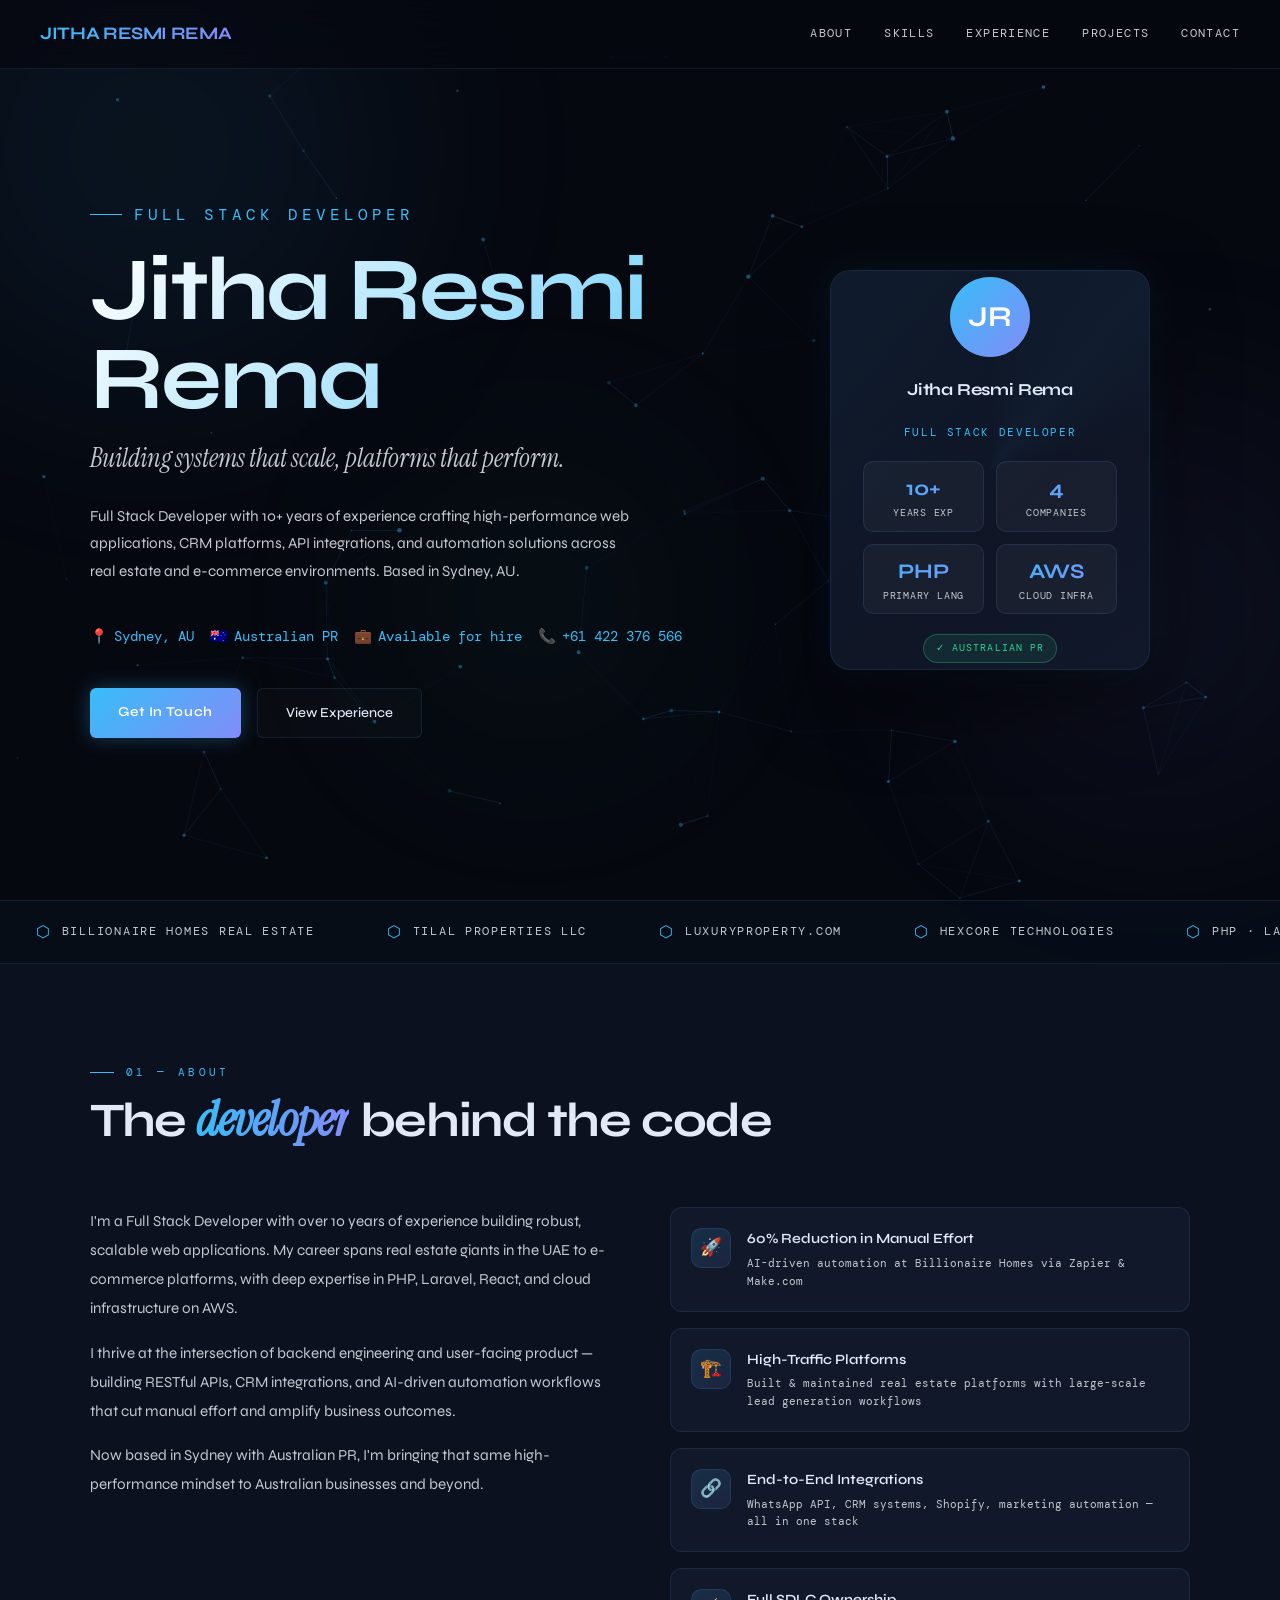
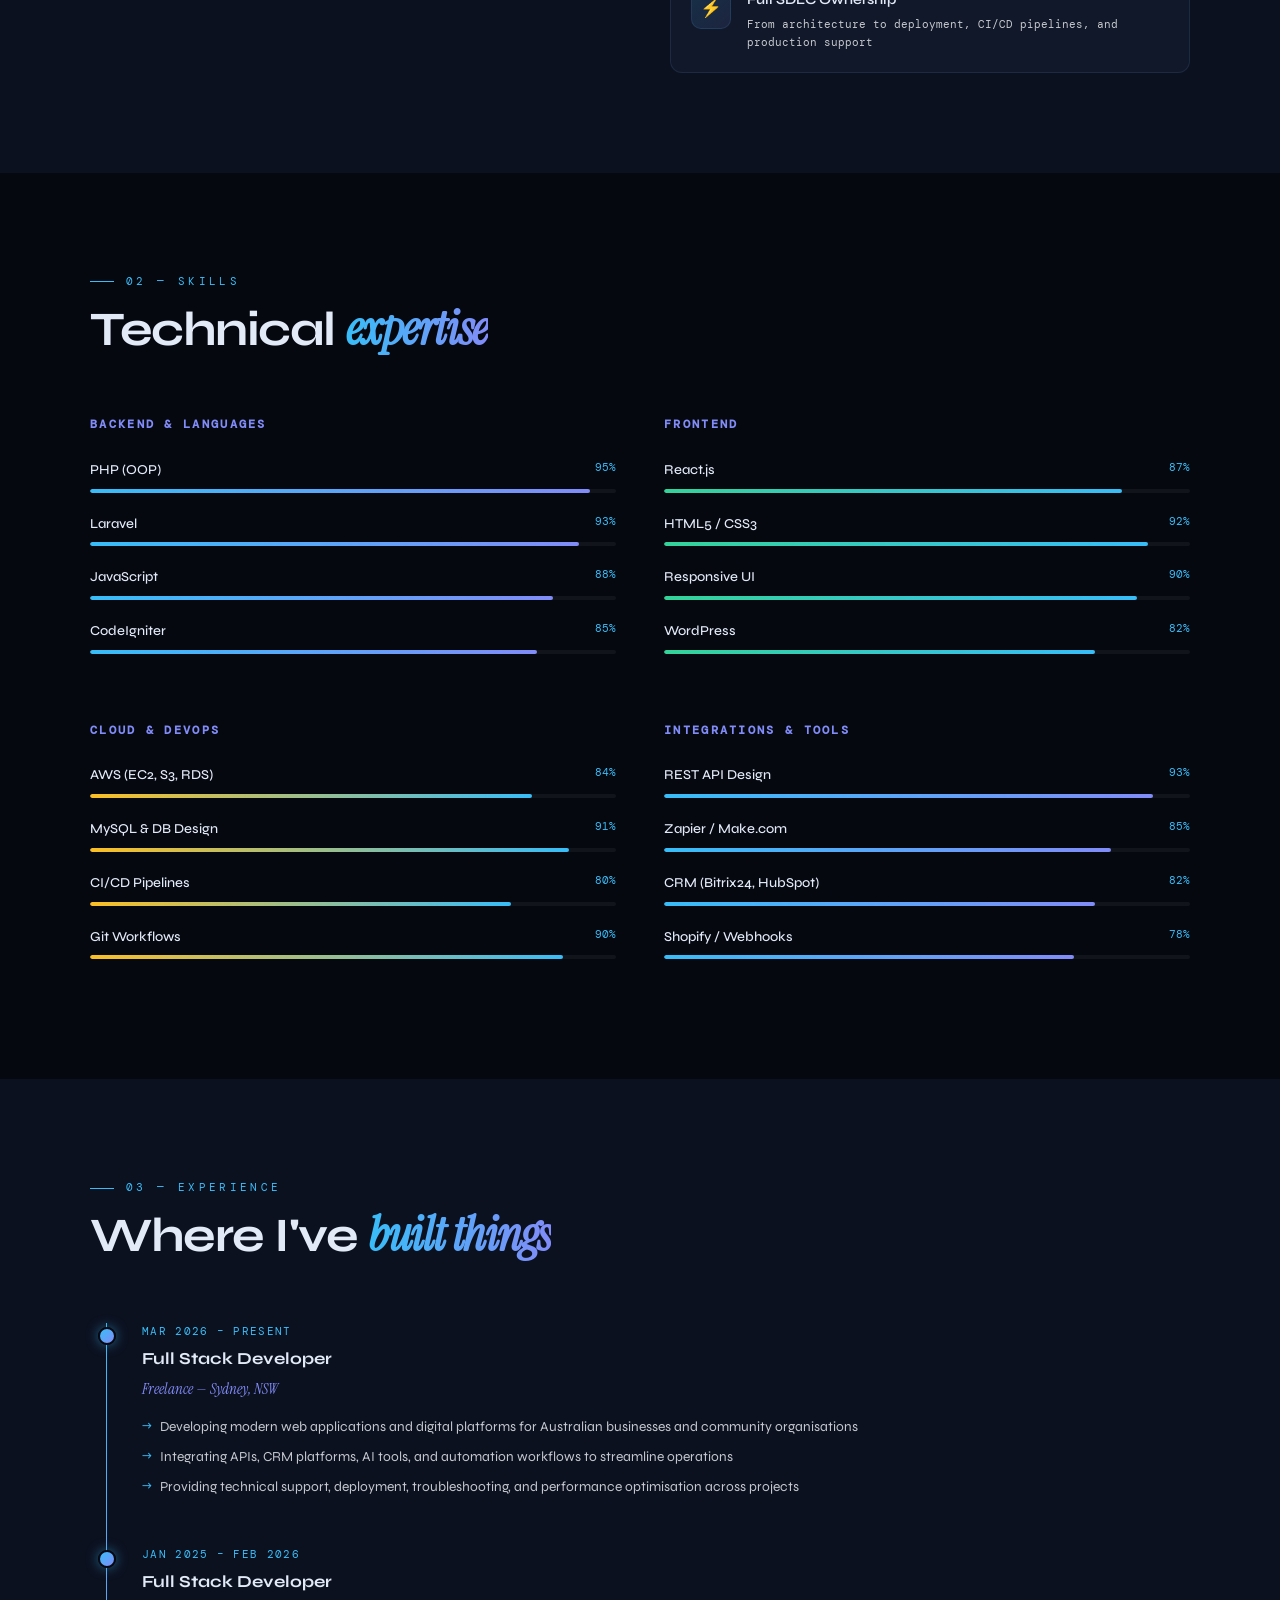
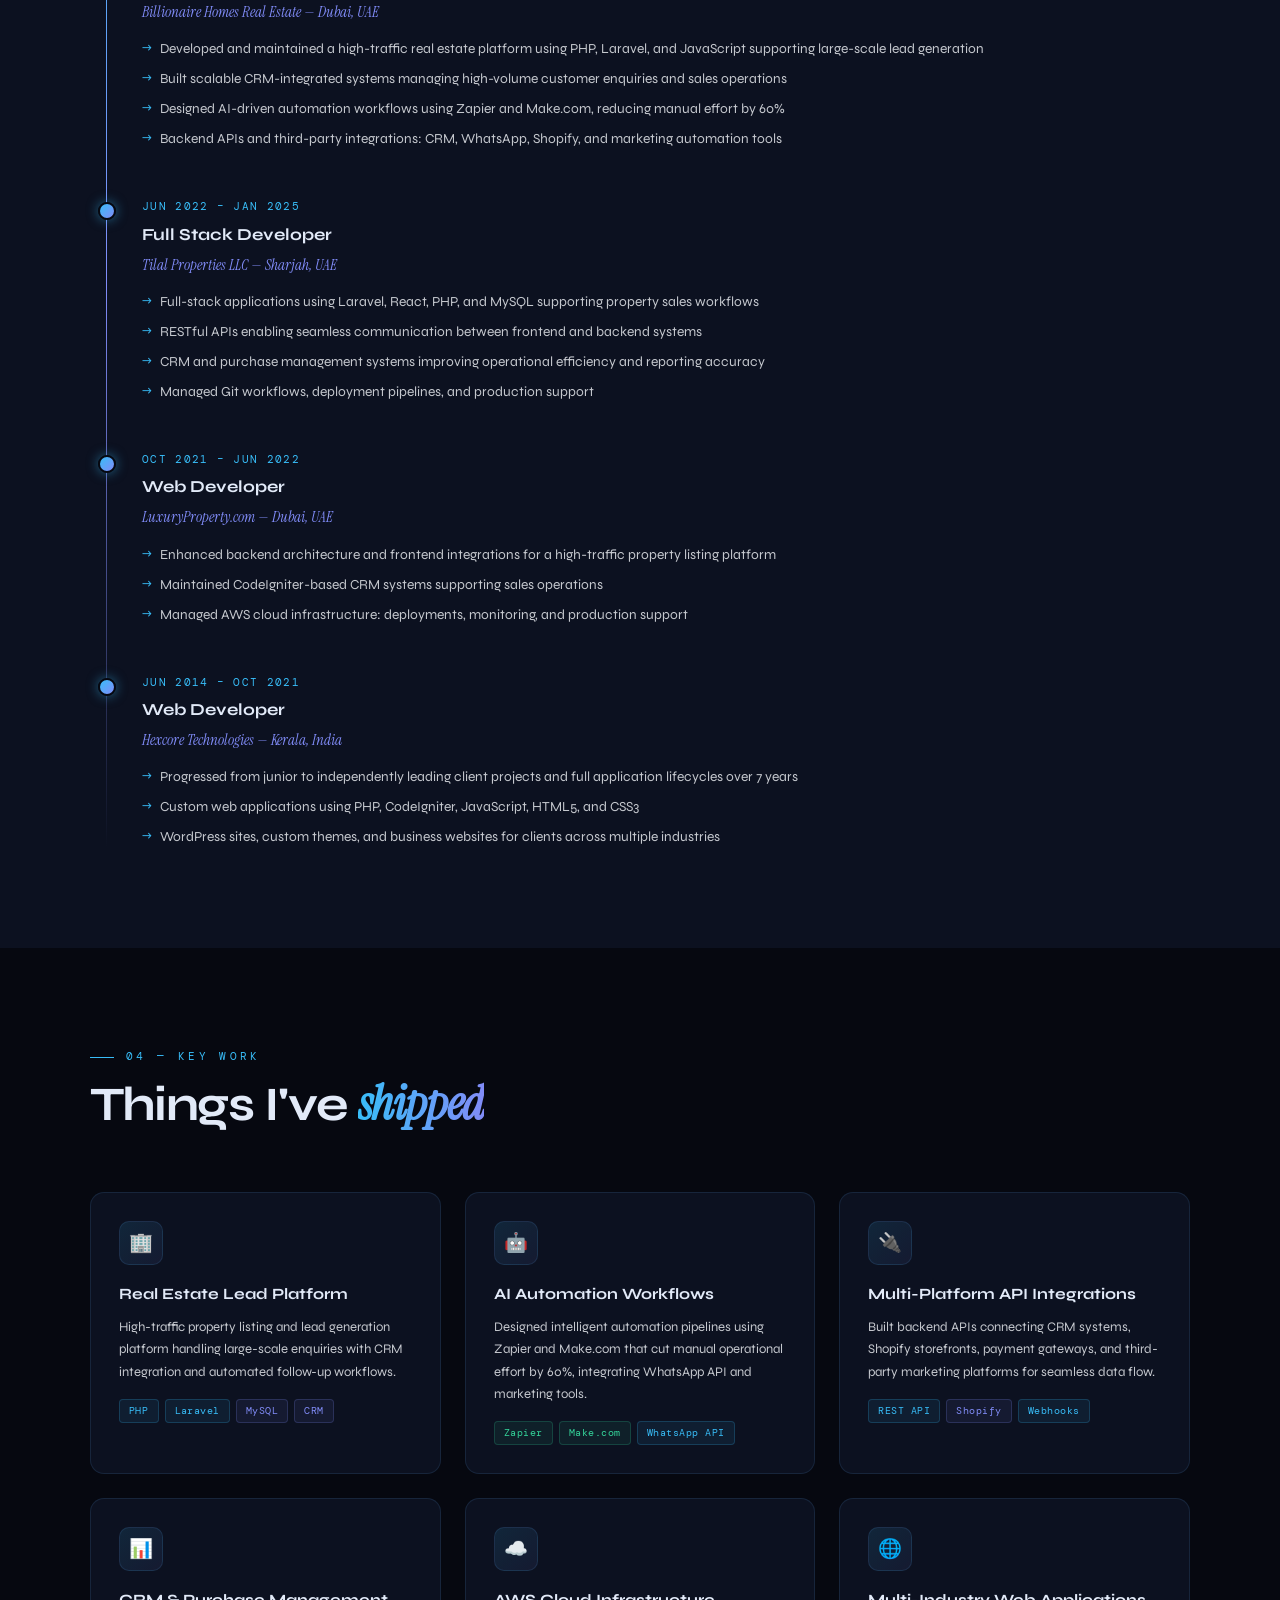
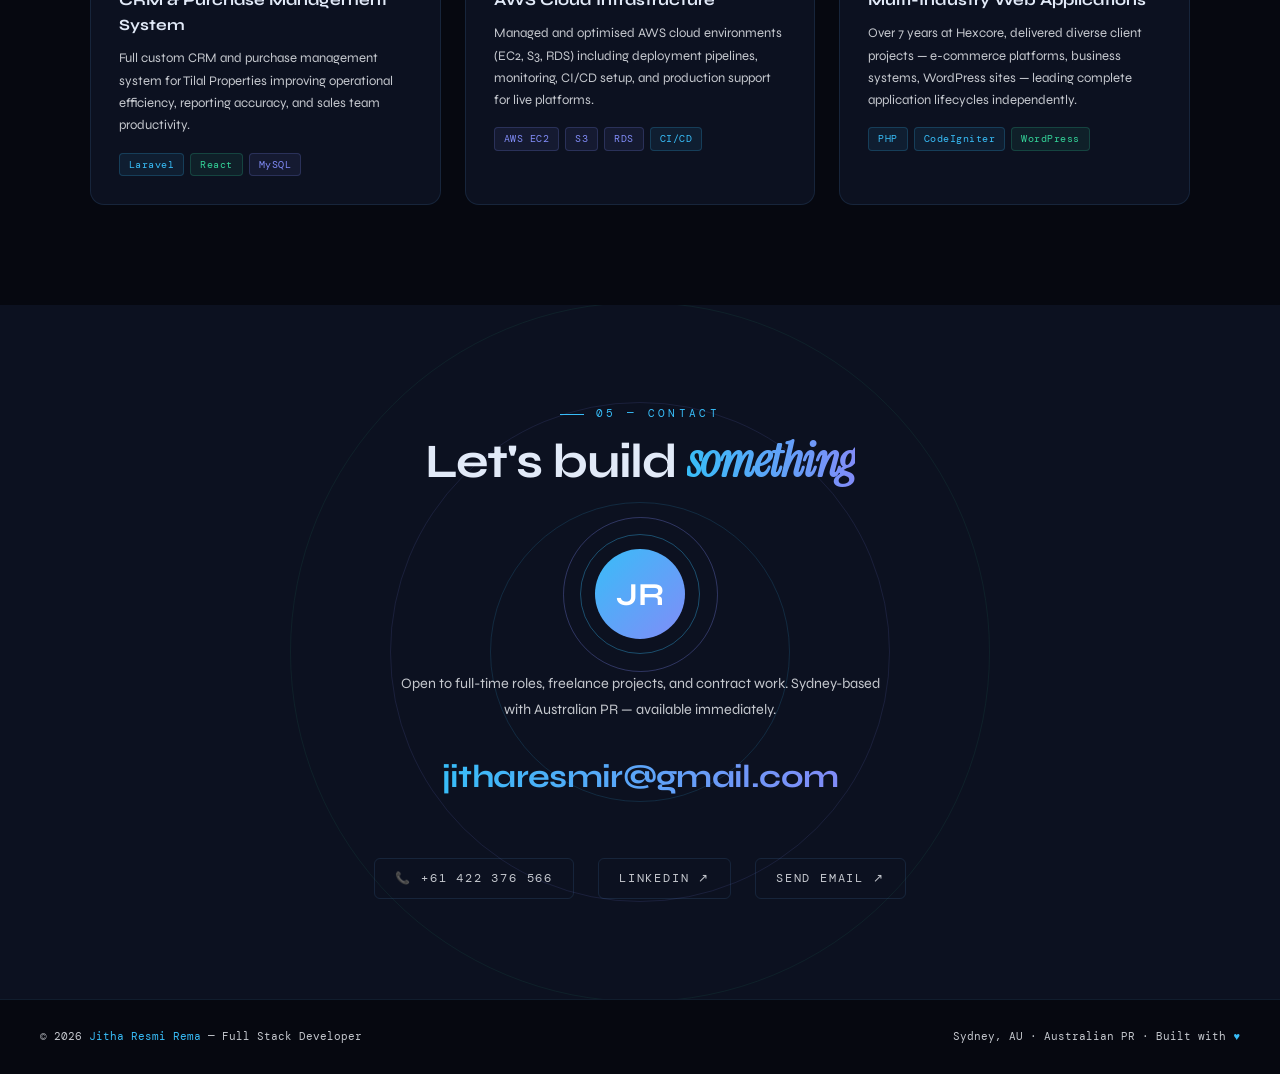
==== index.html @ 13ccf212 "Update index.html" ====
<!DOCTYPE html>
<html lang="en">
<head>
<meta charset="UTF-8">
<meta name="viewport" content="width=device-width, initial-scale=1.0">
<title>Jitha Resmi Rema — Full Stack Developer</title>
<link href="https://fonts.googleapis.com/css2?family=Syne:wght@400;500;600;700;800&family=DM+Mono:ital,wght@0,300;0,400;0,500;1,300&family=Instrument+Serif:ital@0;1&display=swap" rel="stylesheet">
<style>
  /* ===== RESET & BASE ===== */
  *, *::before, *::after { margin: 0; padding: 0; box-sizing: border-box; }
  
  :root {
    --bg: #060810;
    --surface: #0c1120;
    --surface2: #111829;
    --border: rgba(99,179,255,0.12);
    --accent: #38bdf8;
    --accent2: #818cf8;
    --accent3: #34d399;
    --gold: #fbbf24;
    --text: #e2eaf8;
    --text-muted: #c5c8ce;
    --glow: rgba(56,189,248,0.18);
    --glow2: rgba(129,140,248,0.15);
    --font-display: 'Syne', sans-serif;
    --font-mono: 'DM Mono', monospace;
    --font-serif: 'Instrument Serif', serif;
  }

  html { scroll-behavior: smooth; overflow-x: hidden; }

  body {
    background: var(--bg);
    color: var(--text);
    font-family: var(--font-display);
    cursor: none;
    overflow-x: hidden;
    line-height: 1.6;
  }

  /* ===== LOADING SCREEN ===== */
  #loader {
    position: fixed;
    inset: 0;
    background: var(--bg);
    z-index: 9999;
    display: flex;
    flex-direction: column;
    align-items: center;
    justify-content: center;
    gap: 24px;
    transition: opacity 0.8s ease, visibility 0.8s ease;
  }
  #loader.hidden { opacity: 0; visibility: hidden; pointer-events: none; }

  .loader-text {
    font-family: var(--font-mono);
    font-size: 0.75rem;
    color: var(--accent);
    letter-spacing: 0.3em;
    text-transform: uppercase;
    animation: loaderPulse 1.2s ease-in-out infinite;
  }
  .loader-bar-wrap {
    width: 220px;
    height: 2px;
    background: rgba(56,189,248,0.12);
    border-radius: 99px;
    overflow: hidden;
  }
  .loader-bar {
    height: 100%;
    background: linear-gradient(90deg, var(--accent), var(--accent2));
    border-radius: 99px;
    animation: loaderFill 1.8s ease forwards;
  }
  .loader-initials {
    font-family: var(--font-display);
    font-weight: 700;
    font-size: 3rem;
    background: linear-gradient(135deg, var(--accent), var(--accent2), var(--accent3));
    -webkit-background-clip: text;
    -webkit-text-fill-color: transparent;
    background-clip: text;
    letter-spacing: -0.02em;
  }
  @keyframes loaderFill { from { width: 0% } to { width: 100% } }
  @keyframes loaderPulse { 0%,100%{opacity:.4} 50%{opacity:1} }

  /* ===== CUSTOM CURSOR ===== */
  #cursor {
    width: 10px;
    height: 10px;
    background: var(--accent);
    border-radius: 50%;
    position: fixed;
    top: 0; left: 0;
    pointer-events: none;
    z-index: 9998;
    transition: transform 0.1s ease, background 0.2s ease;
    box-shadow: 0 0 12px var(--accent), 0 0 28px rgba(56,189,248,0.4);
    transform: translate(-50%, -50%);
  }
  #cursor-ring {
    width: 34px;
    height: 34px;
    border: 1.5px solid rgba(56,189,248,0.5);
    border-radius: 50%;
    position: fixed;
    top: 0; left: 0;
    pointer-events: none;
    z-index: 9997;
    transform: translate(-50%, -50%);
    transition: width 0.25s ease, height 0.25s ease, border-color 0.25s ease;
    animation: ringGlow 2s ease-in-out infinite;
  }
  body.cursor-hover #cursor { transform: translate(-50%,-50%) scale(2.2); background: var(--accent2); }
  body.cursor-hover #cursor-ring { width: 50px; height: 50px; border-color: var(--accent2); }
  @keyframes ringGlow { 0%,100%{box-shadow:0 0 0 0 rgba(56,189,248,0)} 50%{box-shadow:0 0 0 6px rgba(56,189,248,0.07)} }

  /* ===== PARTICLE CANVAS ===== */
  #particle-canvas {
    position: fixed;
    top: 0; left: 0;
    width: 100%; height: 100%;
    z-index: 0;
    pointer-events: none;
    opacity: 0.65;
  }

  /* ===== NAV ===== */
  nav {
    position: fixed;
    top: 0; left: 0; right: 0;
    z-index: 100;
    padding: 20px 40px;
    display: flex;
    align-items: center;
    justify-content: space-between;
    background: rgba(6,8,16,0.7);
    backdrop-filter: blur(20px);
    -webkit-backdrop-filter: blur(20px);
    border-bottom: 1px solid var(--border);
  }
  .nav-logo {
    font-weight: 700;
    font-size: 1.1rem;
    letter-spacing: -0.02em;
    background: linear-gradient(90deg, var(--accent), var(--accent2));
    -webkit-background-clip: text;
    -webkit-text-fill-color: transparent;
    background-clip: text;
  }
  .nav-links { display: flex; gap: 32px; }
  .nav-links a {
    font-family: var(--font-mono);
    font-size: 0.72rem;
    letter-spacing: 0.12em;
    text-transform: uppercase;
    color: var(--text-muted);
    text-decoration: none;
    transition: color 0.2s;
    position: relative;
  }
  .nav-links a::after {
    content: '';
    position: absolute;
    bottom: -4px; left: 0; right: 0;
    height: 1px;
    background: var(--accent);
    transform: scaleX(0);
    transition: transform 0.25s ease;
    transform-origin: left;
  }
  .nav-links a:hover { color: var(--accent); }
  .nav-links a:hover::after { transform: scaleX(1); }

  /* ===== SECTIONS WRAPPER ===== */
  .content { position: relative; z-index: 1; }

  /* ===== HERO ===== */
  #hero {
    min-height: 100vh;
    display: flex;
    align-items: center;
    justify-content: center;
    padding: 120px 40px 80px;
    position: relative;
    overflow: hidden;
  }
  .hero-inner {
    max-width: 1100px;
    width: 100%;
    display: grid;
    grid-template-columns: 1fr 360px;
    gap: 60px;
    align-items: center;
  }
  .hero-tag {
    font-family: var(--font-mono);
    font-size: 1rem;
    letter-spacing: 0.25em;
    text-transform: uppercase;
    color: var(--accent);
    margin-bottom: 18px;
    display: flex;
    align-items: center;
    gap: 12px;
    opacity: 0;
    animation: fadeUp 0.7s 2s forwards;
  }
  .hero-tag::before {
    content: '';
    display: inline-block;
    width: 32px;
    height: 1px;
    background: var(--accent);
  }
  .hero-name {
    font-size: clamp(3.2rem, 7vw, 5.8rem);
    font-weight: 700;
    line-height: 1.0;
    letter-spacing: -0.03em;
    background: linear-gradient(135deg, #ffffff 0%, var(--accent) 40%, var(--accent2) 70%, var(--accent3) 100%);
    background-size: 300% 300%;
    -webkit-background-clip: text;
    -webkit-text-fill-color: transparent;
    background-clip: text;
    animation: shimmerName 4s ease infinite, fadeUp 0.8s 2.2s both;
    margin-bottom: 12px;
  }
  @keyframes shimmerName {
    0% { background-position: 0% 50% }
    50% { background-position: 100% 50% }
    100% { background-position: 0% 50% }
  }
  .hero-title {
    font-family: var(--font-serif);
    font-style: italic;
    font-size: clamp(1.2rem, 2.5vw, 1.65rem);
    color: var(--text-muted);
    margin-bottom: 24px;
    opacity: 0;
    animation: fadeUp 0.7s 2.4s forwards;
  }
  .hero-summary {
    font-size: 0.95rem;
    color: var(--text-muted);
    line-height: 1.8;
    max-width: 540px;
    margin-bottom: 40px;
    opacity: 0;
    animation: fadeUp 0.7s 2.6s forwards;
  }
  .hero-meta {
    display: flex;
    flex-wrap: wrap;
    gap: 16px;
    margin-bottom: 40px;
    opacity: 0;
    animation: fadeUp 0.7s 2.8s forwards;
  }
  .hero-meta-item {
    font-family: var(--font-mono);
    font-size: 0.9rem;
    color: var(--text-muted);
    display: flex;
    align-items: center;
    gap: 6px;
  }
  .hero-meta-item span { color: var(--accent); }
  .hero-btns {
    display: flex;
    gap: 16px;
    flex-wrap: wrap;
    opacity: 0;
    animation: fadeUp 0.7s 3s forwards;
  }
  .btn-primary {
    padding: 13px 28px;
    background: linear-gradient(135deg, var(--accent), var(--accent2));
    color: #fff;
    font-family: var(--font-display);
    font-weight: 600;
    font-size: 0.85rem;
    letter-spacing: 0.05em;
    text-decoration: none;
    border-radius: 6px;
    transition: box-shadow 0.25s, transform 0.2s;
    box-shadow: 0 0 20px rgba(56,189,248,0.3);
  }
  .btn-primary:hover { transform: translateY(-2px); box-shadow: 0 0 36px rgba(56,189,248,0.5); }
  .btn-secondary {
    padding: 13px 28px;
    border: 1px solid var(--border);
    color: var(--text);
    font-family: var(--font-display);
    font-weight: 500;
    font-size: 0.85rem;
    text-decoration: none;
    border-radius: 6px;
    transition: border-color 0.2s, background 0.2s;
    background: rgba(255,255,255,0.02);
  }
  .btn-secondary:hover { border-color: var(--accent); background: var(--glow); }

  /* ===== 3D FLOATING CARD ===== */
  .card-3d-wrap {
    perspective: 800px;
    opacity: 0;
    animation: fadeIn 1s 3.2s forwards;
  }
  .card-3d {
    width: 320px;
    height: 400px;
    background: linear-gradient(145deg, var(--surface), var(--surface2));
    border: 1px solid var(--border);
    border-radius: 20px;
    position: relative;
    transform-style: preserve-3d;
    animation: float3d 6s ease-in-out infinite, rotateCard 12s linear infinite;
    display: flex;
    flex-direction: column;
    align-items: center;
    justify-content: center;
    gap: 20px;
    padding: 32px;
    box-shadow: 0 30px 80px rgba(0,0,0,0.5), 0 0 40px rgba(56,189,248,0.08);
    overflow: hidden;
  }
  .card-3d::before {
    content: '';
    position: absolute;
    inset: 0;
    background: linear-gradient(135deg, rgba(56,189,248,0.06) 0%, transparent 60%);
    border-radius: inherit;
  }
  .card-3d::after {
    content: '';
    position: absolute;
    top: -50%; left: -50%;
    width: 200%; height: 200%;
    background: conic-gradient(from 0deg, transparent 0deg, rgba(56,189,248,0.04) 40deg, transparent 80deg);
    animation: cardSpin 8s linear infinite;
  }
  @keyframes float3d {
    0%,100% { transform: rotateY(-8deg) rotateX(4deg) translateY(0px); }
    33% { transform: rotateY(6deg) rotateX(-3deg) translateY(-12px); }
    66% { transform: rotateY(-4deg) rotateX(6deg) translateY(8px); }
  }
  @keyframes rotateCard {
    0% { transform: rotateY(-8deg) rotateX(4deg); }
    25% { transform: rotateY(8deg) rotateX(-4deg); }
    50% { transform: rotateY(-6deg) rotateX(6deg); }
    75% { transform: rotateY(10deg) rotateX(-2deg); }
    100% { transform: rotateY(-8deg) rotateX(4deg); }
  }
  @keyframes cardSpin { from { transform: rotate(0deg) } to { transform: rotate(360deg) } }

  .card-avatar {
    width: 80px;
    height: 80px;
    border-radius: 50%;
    background: linear-gradient(135deg, var(--accent), var(--accent2));
    display: flex;
    align-items: center;
    justify-content: center;
    font-size: 1.8rem;
    font-weight: 700;
    color: #fff;
    position: relative;
    z-index: 2;
    animation: avatarPulse 2.5s ease-in-out infinite;
    box-shadow: 0 0 0 0 rgba(56,189,248,0.4);
  }
  @keyframes avatarPulse {
    0% { box-shadow: 0 0 0 0 rgba(56,189,248,0.5); }
    50% { box-shadow: 0 0 0 14px rgba(56,189,248,0), 0 0 0 6px rgba(56,189,248,0.15); }
    100% { box-shadow: 0 0 0 0 rgba(56,189,248,0); }
  }
  /* Ripple rings around avatar */
  .avatar-rings {
    position: absolute;
    width: 80px;
    height: 80px;
    border-radius: 50%;
  }
  .avatar-rings::before,
  .avatar-rings::after {
    content: '';
    position: absolute;
    inset: 0;
    border-radius: 50%;
    border: 1.5px solid rgba(56,189,248,0.35);
    animation: rippleRing 2.5s ease-out infinite;
  }
  .avatar-rings::after { animation-delay: 0.9s; border-color: rgba(129,140,248,0.3); }
  .ring3 {
    position: absolute;
    inset: 0;
    border-radius: 50%;
    border: 1px solid rgba(52,211,153,0.25);
    animation: rippleRing 2.5s ease-out 1.8s infinite;
  }
  @keyframes rippleRing {
    0% { transform: scale(1); opacity: 0.7; }
    100% { transform: scale(2.4); opacity: 0; }
  }

  .card-name {
    font-weight: 700;
    font-size: 1.05rem;
    letter-spacing: -0.01em;
    color: var(--text);
    text-align: center;
    position: relative;
    z-index: 2;
  }
  .card-role {
    font-family: var(--font-mono);
    font-size: 0.68rem;
    color: var(--accent);
    letter-spacing: 0.15em;
    text-transform: uppercase;
    text-align: center;
    position: relative;
    z-index: 2;
  }
  .card-stats {
    display: grid;
    grid-template-columns: 1fr 1fr;
    gap: 12px;
    width: 100%;
    position: relative;
    z-index: 2;
  }
  .card-stat {
    background: rgba(255,255,255,0.04);
    border: 1px solid var(--border);
    border-radius: 10px;
    padding: 10px;
    text-align: center;
  }
  .card-stat-num {
    font-size: 1.3rem;
    font-weight: 700;
    background: linear-gradient(135deg, var(--accent), var(--accent2));
    -webkit-background-clip: text;
    -webkit-text-fill-color: transparent;
    background-clip: text;
  }
  .card-stat-label {
    font-family: var(--font-mono);
    font-size: 0.6rem;
    color: var(--text-muted);
    letter-spacing: 0.08em;
    text-transform: uppercase;
  }
  .card-pr-badge {
    font-family: var(--font-mono);
    font-size: 0.65rem;
    padding: 5px 12px;
    background: rgba(52,211,153,0.1);
    border: 1px solid rgba(52,211,153,0.3);
    border-radius: 99px;
    color: var(--accent3);
    letter-spacing: 0.1em;
    text-transform: uppercase;
    position: relative;
    z-index: 2;
  }

  /* ===== MARQUEE ===== */
  .marquee-wrap {
    background: rgba(56,189,248,0.03);
    border-top: 1px solid var(--border);
    border-bottom: 1px solid var(--border);
    padding: 18px 0;
    overflow: hidden;
    position: relative;
    z-index: 2;
  }
  .marquee-track {
    display: flex;
    gap: 0;
    animation: marquee 28s linear infinite;
    width: max-content;
  }
  .marquee-item {
    display: flex;
    align-items: center;
    gap: 10px;
    padding: 0 36px;
    font-family: var(--font-mono);
    font-size: 0.72rem;
    letter-spacing: 0.15em;
    text-transform: uppercase;
    color: var(--text-muted);
    white-space: nowrap;
    flex-shrink: 0;
  }
  .marquee-item span { color: var(--accent); font-size: 1rem; }
  @keyframes marquee { from { transform: translateX(0) } to { transform: translateX(-50%) } }

  /* ===== SECTION LAYOUT ===== */
  section { padding: 100px 40px; }
  .section-inner { max-width: 1100px; margin: 0 auto; }
  .section-label {
    font-family: var(--font-mono);
    font-size: 0.7rem;
    letter-spacing: 0.3em;
    text-transform: uppercase;
    color: var(--accent);
    margin-bottom: 12px;
    display: flex;
    align-items: center;
    gap: 12px;
  }
  .section-label::before {
    content: '';
    display: inline-block;
    width: 24px;
    height: 1px;
    background: var(--accent);
  }
  .section-title {
    font-size: clamp(2rem, 4vw, 3rem);
    font-weight: 700;
    letter-spacing: -0.03em;
    line-height: 1.1;
    margin-bottom: 60px;
  }
  .section-title em {
    font-family: var(--font-serif);
    font-style: italic;
    background: linear-gradient(90deg, var(--accent), var(--accent2));
    -webkit-background-clip: text;
    -webkit-text-fill-color: transparent;
    background-clip: text;
  }

  /* ===== SCROLL REVEAL ===== */
  .reveal { opacity: 0; transition: opacity 0.7s ease, transform 0.7s cubic-bezier(0.25,0.8,0.25,1); }
  .reveal.from-bottom { transform: translateY(50px); }
  .reveal.from-left { transform: translateX(-60px); }
  .reveal.from-right { transform: translateX(60px); }
  .reveal.visible { opacity: 1; transform: none; }

  /* ===== ABOUT ===== */
  #about { background: var(--surface); }
  .about-grid {
    display: grid;
    grid-template-columns: 1fr 1fr;
    gap: 60px;
    align-items: start;
  }
  .about-text p {
    color: var(--text-muted);
    line-height: 1.9;
    font-size: 0.95rem;
    margin-bottom: 16px;
  }
  .about-highlights {
    display: flex;
    flex-direction: column;
    gap: 16px;
  }
  .highlight-item {
    display: flex;
    align-items: flex-start;
    gap: 16px;
    padding: 20px;
    background: var(--surface2);
    border: 1px solid var(--border);
    border-radius: 12px;
    transition: border-color 0.2s, box-shadow 0.2s;
  }
  .highlight-item:hover { border-color: rgba(56,189,248,0.35); box-shadow: 0 0 30px rgba(56,189,248,0.06); }
  .highlight-icon {
    width: 40px;
    height: 40px;
    background: linear-gradient(135deg, rgba(56,189,248,0.15), rgba(129,140,248,0.1));
    border: 1px solid var(--border);
    border-radius: 10px;
    display: flex;
    align-items: center;
    justify-content: center;
    font-size: 1.1rem;
    flex-shrink: 0;
  }
  .highlight-content h4 { font-size: 0.88rem; font-weight: 600; margin-bottom: 4px; }
  .highlight-content p { font-family: var(--font-mono); font-size: 0.7rem; color: var(--text-muted); }

  /* ===== SKILLS ===== */
  #skills {}
  .skills-grid {
    display: grid;
    grid-template-columns: 1fr 1fr;
    gap: 48px;
  }
  .skill-category h3 {
    font-family: var(--font-mono);
    font-size: 0.72rem;
    letter-spacing: 0.2em;
    text-transform: uppercase;
    color: var(--accent2);
    margin-bottom: 24px;
  }
  .skill-item { margin-bottom: 20px; }
  .skill-header { display: flex; justify-content: space-between; margin-bottom: 8px; }
  .skill-name { font-size: 0.85rem; font-weight: 500; color: var(--text); }
  .skill-pct { font-family: var(--font-mono); font-size: 0.7rem; color: var(--accent); }
  .skill-track {
    height: 4px;
    background: rgba(255,255,255,0.05);
    border-radius: 99px;
    overflow: hidden;
  }
  .skill-fill {
    height: 100%;
    border-radius: 99px;
    width: 0%;
    transition: width 1.2s cubic-bezier(0.4, 0, 0.2, 1);
    background: linear-gradient(90deg, var(--accent), var(--accent2));
  }
  .skill-fill.accent3 { background: linear-gradient(90deg, var(--accent3), var(--accent)); }
  .skill-fill.gold { background: linear-gradient(90deg, var(--gold), var(--accent)); }

  /* ===== EXPERIENCE ===== */
  #experience { background: var(--surface); }
  .timeline { position: relative; }
  .timeline::before {
    content: '';
    position: absolute;
    left: 16px;
    top: 0; bottom: 0;
    width: 1px;
    background: linear-gradient(to bottom, var(--accent), var(--accent2), transparent);
  }
  .timeline-item {
    padding-left: 52px;
    position: relative;
    margin-bottom: 48px;
  }
  .timeline-item:last-child { margin-bottom: 0; }
  .timeline-dot {
    position: absolute;
    left: 8px;
    top: 4px;
    width: 18px;
    height: 18px;
    border-radius: 50%;
    background: linear-gradient(135deg, var(--accent), var(--accent2));
    border: 2px solid var(--bg);
    box-shadow: 0 0 12px rgba(56,189,248,0.5);
  }
  .timeline-date {
    font-family: var(--font-mono);
    font-size: 0.68rem;
    color: var(--accent);
    letter-spacing: 0.12em;
    margin-bottom: 6px;
    text-transform: uppercase;
  }
  .timeline-role { font-size: 1.05rem; font-weight: 700; margin-bottom: 4px; }
  .timeline-company {
    font-family: var(--font-serif);
    font-style: italic;
    font-size: 0.95rem;
    color: var(--accent2);
    margin-bottom: 14px;
  }
  .timeline-bullets { list-style: none; display: flex; flex-direction: column; gap: 8px; }
  .timeline-bullets li {
    font-size: 0.86rem;
    color: var(--text-muted);
    padding-left: 18px;
    position: relative;
    line-height: 1.6;
  }
  .timeline-bullets li::before {
    content: '→';
    position: absolute;
    left: 0;
    color: var(--accent);
    font-size: 0.75rem;
  }

  /* ===== PROJECT CARDS ===== */
  #projects {}
  .projects-grid {
    display: grid;
    grid-template-columns: repeat(3, 1fr);
    gap: 24px;
  }
  .project-card {
    background: var(--surface);
    border: 1px solid var(--border);
    border-radius: 14px;
    padding: 28px;
    position: relative;
    overflow: hidden;
    transition: transform 0.3s ease, box-shadow 0.3s ease;
  }
  .project-card::before {
    content: '';
    position: absolute;
    top: 0; left: 0; right: 0;
    height: 2px;
    background: linear-gradient(90deg, var(--accent), var(--accent2), var(--accent3));
    transform: scaleX(0);
    transform-origin: left;
    transition: transform 0.4s cubic-bezier(0.25,0.8,0.25,1);
  }
  .project-card:hover::before { transform: scaleX(1); }
  .project-card:hover {
    transform: translateY(-4px);
    box-shadow: 0 20px 60px rgba(0,0,0,0.4), 0 0 30px rgba(56,189,248,0.07);
  }
  .project-icon {
    width: 44px;
    height: 44px;
    background: linear-gradient(135deg, rgba(56,189,248,0.12), rgba(129,140,248,0.08));
    border: 1px solid var(--border);
    border-radius: 10px;
    display: flex;
    align-items: center;
    justify-content: center;
    font-size: 1.2rem;
    margin-bottom: 16px;
  }
  .project-title { font-size: 0.98rem; font-weight: 700; margin-bottom: 10px; }
  .project-desc { font-size: 0.82rem; color: var(--text-muted); line-height: 1.7; margin-bottom: 16px; }
  .project-tags { display: flex; flex-wrap: wrap; gap: 6px; }
  .tag {
    font-family: var(--font-mono);
    font-size: 0.62rem;
    padding: 3px 9px;
    background: rgba(56,189,248,0.08);
    border: 1px solid rgba(56,189,248,0.2);
    border-radius: 4px;
    color: var(--accent);
    letter-spacing: 0.05em;
  }
  .tag.t2 { background: rgba(129,140,248,0.08); border-color: rgba(129,140,248,0.2); color: var(--accent2); }
  .tag.t3 { background: rgba(52,211,153,0.08); border-color: rgba(52,211,153,0.2); color: var(--accent3); }

  /* ===== CONTACT ===== */
  #contact {
    background: var(--surface);
    position: relative;
    overflow: hidden;
    text-align: center;
  }
  .contact-ripple-host {
    position: absolute;
    inset: 0;
    display: flex;
    align-items: center;
    justify-content: center;
    pointer-events: none;
    overflow: hidden;
  }
  .contact-ripple {
    position: absolute;
    border-radius: 50%;
    border: 1px solid rgba(56,189,248,0.15);
    animation: contactRipple 4s ease-out infinite;
  }
  .contact-ripple:nth-child(1) { width: 300px; height: 300px; animation-delay: 0s; }
  .contact-ripple:nth-child(2) { width: 500px; height: 500px; animation-delay: 1.3s; border-color: rgba(129,140,248,0.12); }
  .contact-ripple:nth-child(3) { width: 700px; height: 700px; animation-delay: 2.6s; border-color: rgba(52,211,153,0.08); }
  @keyframes contactRipple {
    0% { transform: scale(0.7); opacity: 0.6; }
    100% { transform: scale(1.2); opacity: 0; }
  }
  .contact-inner { position: relative; z-index: 1; }
  .contact-email {
    font-size: clamp(1.3rem, 3vw, 2rem);
    font-weight: 700;
    letter-spacing: -0.02em;
    background: linear-gradient(90deg, var(--accent), var(--accent2));
    -webkit-background-clip: text;
    -webkit-text-fill-color: transparent;
    background-clip: text;
    text-decoration: none;
    transition: filter 0.2s;
    display: inline-block;
    margin-bottom: 24px;
  }
  .contact-email:hover { filter: brightness(1.3); }
  .contact-links {
    display: flex;
    justify-content: center;
    gap: 24px;
    margin-top: 32px;
    flex-wrap: wrap;
  }
  .contact-link {
    font-family: var(--font-mono);
    font-size: 0.75rem;
    letter-spacing: 0.15em;
    text-transform: uppercase;
    color: var(--text-muted);
    text-decoration: none;
    padding: 10px 20px;
    border: 1px solid var(--border);
    border-radius: 6px;
    transition: all 0.2s;
  }
  .contact-link:hover { color: var(--accent); border-color: var(--accent); background: var(--glow); }

  /* Pulsing avatar contact */
  .contact-avatar-wrap {
    display: inline-flex;
    align-items: center;
    justify-content: center;
    position: relative;
    margin-bottom: 32px;
  }
  .contact-avatar {
    width: 90px;
    height: 90px;
    border-radius: 50%;
    background: linear-gradient(135deg, var(--accent), var(--accent2));
    display: flex;
    align-items: center;
    justify-content: center;
    font-size: 2rem;
    font-weight: 700;
    color: #fff;
    position: relative;
    z-index: 3;
    animation: avatarPulse 2.5s ease-in-out infinite;
  }
  .contact-ring {
    position: absolute;
    border-radius: 50%;
    border: 1.5px solid rgba(56,189,248,0.35);
    animation: contactRingPulse 2.5s ease-out infinite;
  }
  .contact-ring:nth-child(2) { width: 120px; height: 120px; animation-delay: 0s; }
  .contact-ring:nth-child(3) { width: 155px; height: 155px; animation-delay: 0.8s; border-color: rgba(129,140,248,0.3); }
  .contact-ring:nth-child(4) { width: 190px; height: 190px; animation-delay: 1.6s; border-color: rgba(52,211,153,0.2); }
  @keyframes contactRingPulse {
    0% { opacity: 0.8; transform: scale(0.9); }
    100% { opacity: 0; transform: scale(1.2); }
  }

  /* ===== FOOTER ===== */
  footer {
    padding: 28px 40px;
    border-top: 1px solid var(--border);
    display: flex;
    align-items: center;
    justify-content: space-between;
    position: relative;
    z-index: 1;
  }
  footer p { font-family: var(--font-mono); font-size: 0.68rem; color: var(--text-muted); }
  footer span { color: var(--accent); }

  /* ===== UTILITY ANIMATIONS ===== */
  @keyframes fadeUp {
    from { opacity: 0; transform: translateY(30px); }
    to { opacity: 1; transform: translateY(0); }
  }
  @keyframes fadeIn {
    from { opacity: 0; }
    to { opacity: 1; }
  }

  /* ===== RESPONSIVE ===== */
  @media (max-width: 900px) {
    .hero-inner { grid-template-columns: 1fr; }
    .card-3d-wrap { display: none; }
    .about-grid { grid-template-columns: 1fr; }
    .skills-grid { grid-template-columns: 1fr; }
    .projects-grid { grid-template-columns: 1fr 1fr; }
    nav { padding: 16px 20px; }
    section { padding: 70px 20px; }
    #hero { padding: 100px 20px 60px; }
    .nav-links { display: none; }
    footer { flex-direction: column; gap: 8px; text-align: center; }
  }
  @media (max-width: 600px) {
    .projects-grid { grid-template-columns: 1fr; }
    .hero-btns { flex-direction: column; }
    .btn-primary, .btn-secondary { text-align: center; }
    footer { padding: 20px; }
  }

  /* ===== DECORATIVE BG BLOBS ===== */
  .blob {
    position: fixed;
    border-radius: 50%;
    filter: blur(120px);
    opacity: 0.07;
    pointer-events: none;
    z-index: 0;
    animation: blobFloat 12s ease-in-out infinite alternate;
  }
  .blob-1 { width: 500px; height: 500px; background: var(--accent); top: -100px; left: -100px; }
  .blob-2 { width: 400px; height: 400px; background: var(--accent2); bottom: 10%; right: -80px; animation-delay: -4s; }
  .blob-3 { width: 300px; height: 300px; background: var(--accent3); top: 50%; left: 30%; animation-delay: -8s; opacity: 0.05; }
  @keyframes blobFloat { from { transform: translateY(0) scale(1); } to { transform: translateY(-40px) scale(1.05); } }
</style>
</head>
<body>

<!-- BLOBS -->
<div class="blob blob-1"></div>
<div class="blob blob-2"></div>
<div class="blob blob-3"></div>

<!-- LOADER -->
<div id="loader">
  <div class="loader-initials">JRR</div>
  <div class="loader-text">Loading Portfolio</div>
  <div class="loader-bar-wrap"><div class="loader-bar"></div></div>
</div>

<!-- CURSOR -->
<div id="cursor"></div>
<div id="cursor-ring"></div>

<!-- PARTICLE CANVAS -->
<canvas id="particle-canvas"></canvas>

<!-- NAV -->
<nav>
  <div class="nav-logo">JITHA RESMI REMA</div>
  <div class="nav-links">
    <a href="#about">About</a>
    <a href="#skills">Skills</a>
    <a href="#experience">Experience</a>
    <a href="#projects">Projects</a>
    <a href="#contact">Contact</a>
  </div>
</nav>

<div class="content">

<!-- HERO -->
<section id="hero">
  <div class="hero-inner">
    <div class="hero-left">
      <div class="hero-tag">Full Stack Developer</div>
      <h1 class="hero-name">Jitha Resmi Rema</h1>
      <p class="hero-title">Building systems that scale, platforms that perform.</p>
      <p class="hero-summary">Full Stack Developer with 10+ years of experience crafting high-performance web applications, CRM platforms, API integrations, and automation solutions across real estate and e-commerce environments. Based in Sydney, AU.</p>
      <div class="hero-meta">
        <div class="hero-meta-item">📍 <span>Sydney, AU</span></div>
        <div class="hero-meta-item">🇦🇺 <span>Australian PR</span></div>
        <div class="hero-meta-item">💼 <span>Available for hire</span></div>
        <div class="hero-meta-item">📞 <span>+61 422 376 566</span></div>
      </div>
      <div class="hero-btns">
        <a href="#contact" class="btn-primary">Get In Touch</a>
        <a href="#experience" class="btn-secondary">View Experience</a>
      </div>
    </div>
    <div class="card-3d-wrap">
      <div class="card-3d">
        <div style="position:relative;display:flex;align-items:center;justify-content:center;">
          <div class="avatar-rings"><div class="ring3"></div></div>
          <div class="card-avatar">JR</div>
        </div>
        <div class="card-name">Jitha Resmi Rema</div>
        <div class="card-role">Full Stack Developer</div>
        <div class="card-stats">
          <div class="card-stat">
            <div class="card-stat-num">10+</div>
            <div class="card-stat-label">Years Exp</div>
          </div>
          <div class="card-stat">
            <div class="card-stat-num">4</div>
            <div class="card-stat-label">Companies</div>
          </div>
          <div class="card-stat">
            <div class="card-stat-num">PHP</div>
            <div class="card-stat-label">Primary Lang</div>
          </div>
          <div class="card-stat">
            <div class="card-stat-num">AWS</div>
            <div class="card-stat-label">Cloud Infra</div>
          </div>
        </div>
        <div class="card-pr-badge">✓ Australian PR</div>
      </div>
    </div>
  </div>
</section>

<!-- MARQUEE -->
<div class="marquee-wrap">
  <div class="marquee-track" id="marqueeTrack">
    <div class="marquee-item"><span>⬡</span> Billionaire Homes Real Estate</div>
    <div class="marquee-item"><span>⬡</span> Tilal Properties LLC</div>
    <div class="marquee-item"><span>⬡</span> LuxuryProperty.com</div>
    <div class="marquee-item"><span>⬡</span> Hexcore Technologies</div>
    <div class="marquee-item"><span>⬡</span> PHP · Laravel · React</div>
    <div class="marquee-item"><span>⬡</span> AWS · MySQL · REST APIs</div>
    <div class="marquee-item"><span>⬡</span> Bitrix24 · HubSpot · Shopify</div>
    <div class="marquee-item"><span>⬡</span> Zapier · Make.com · WhatsApp API</div>
    <div class="marquee-item"><span>⬡</span> Billionaire Homes Real Estate</div>
    <div class="marquee-item"><span>⬡</span> Tilal Properties LLC</div>
    <div class="marquee-item"><span>⬡</span> LuxuryProperty.com</div>
    <div class="marquee-item"><span>⬡</span> Hexcore Technologies</div>
    <div class="marquee-item"><span>⬡</span> PHP · Laravel · React</div>
    <div class="marquee-item"><span>⬡</span> AWS · MySQL · REST APIs</div>
    <div class="marquee-item"><span>⬡</span> Bitrix24 · HubSpot · Shopify</div>
    <div class="marquee-item"><span>⬡</span> Zapier · Make.com · WhatsApp API</div>
  </div>
</div>

<!-- ABOUT -->
<section id="about">
  <div class="section-inner">
    <div class="section-label">01 — About</div>
    <h2 class="section-title">The <em>developer</em> behind the code</h2>
    <div class="about-grid">
      <div class="about-text reveal from-left">
        <p>I'm a Full Stack Developer with over 10 years of experience building robust, scalable web applications. My career spans real estate giants in the UAE to e-commerce platforms, with deep expertise in PHP, Laravel, React, and cloud infrastructure on AWS.</p>
        <p>I thrive at the intersection of backend engineering and user-facing product — building RESTful APIs, CRM integrations, and AI-driven automation workflows that cut manual effort and amplify business outcomes.</p>
        <p>Now based in Sydney with Australian PR, I'm bringing that same high-performance mindset to Australian businesses and beyond.</p>
      </div>
      <div class="about-highlights reveal from-right">
        <div class="highlight-item">
          <div class="highlight-icon">🚀</div>
          <div class="highlight-content">
            <h4>60% Reduction in Manual Effort</h4>
            <p>AI-driven automation at Billionaire Homes via Zapier & Make.com</p>
          </div>
        </div>
        <div class="highlight-item">
          <div class="highlight-icon">🏗️</div>
          <div class="highlight-content">
            <h4>High-Traffic Platforms</h4>
            <p>Built & maintained real estate platforms with large-scale lead generation workflows</p>
          </div>
        </div>
        <div class="highlight-item">
          <div class="highlight-icon">🔗</div>
          <div class="highlight-content">
            <h4>End-to-End Integrations</h4>
            <p>WhatsApp API, CRM systems, Shopify, marketing automation — all in one stack</p>
          </div>
        </div>
        <div class="highlight-item">
          <div class="highlight-icon">⚡</div>
          <div class="highlight-content">
            <h4>Full SDLC Ownership</h4>
            <p>From architecture to deployment, CI/CD pipelines, and production support</p>
          </div>
        </div>
      </div>
    </div>
  </div>
</section>

<!-- SKILLS -->
<section id="skills">
  <div class="section-inner">
    <div class="section-label reveal from-bottom">02 — Skills</div>
    <h2 class="section-title reveal from-bottom">Technical <em>expertise</em></h2>
    <div class="skills-grid">
      <div class="skill-category reveal from-left">
        <h3>Backend & Languages</h3>
        <div class="skill-item">
          <div class="skill-header"><span class="skill-name">PHP (OOP)</span><span class="skill-pct">95%</span></div>
          <div class="skill-track"><div class="skill-fill" data-width="95"></div></div>
        </div>
        <div class="skill-item">
          <div class="skill-header"><span class="skill-name">Laravel</span><span class="skill-pct">93%</span></div>
          <div class="skill-track"><div class="skill-fill" data-width="93"></div></div>
        </div>
        <div class="skill-item">
          <div class="skill-header"><span class="skill-name">JavaScript</span><span class="skill-pct">88%</span></div>
          <div class="skill-track"><div class="skill-fill" data-width="88"></div></div>
        </div>
        <div class="skill-item">
          <div class="skill-header"><span class="skill-name">CodeIgniter</span><span class="skill-pct">85%</span></div>
          <div class="skill-track"><div class="skill-fill" data-width="85"></div></div>
        </div>
      </div>
      <div class="skill-category reveal from-right">
        <h3>Frontend</h3>
        <div class="skill-item">
          <div class="skill-header"><span class="skill-name">React.js</span><span class="skill-pct">87%</span></div>
          <div class="skill-track"><div class="skill-fill accent3" data-width="87"></div></div>
        </div>
        <div class="skill-item">
          <div class="skill-header"><span class="skill-name">HTML5 / CSS3</span><span class="skill-pct">92%</span></div>
          <div class="skill-track"><div class="skill-fill accent3" data-width="92"></div></div>
        </div>
        <div class="skill-item">
          <div class="skill-header"><span class="skill-name">Responsive UI</span><span class="skill-pct">90%</span></div>
          <div class="skill-track"><div class="skill-fill accent3" data-width="90"></div></div>
        </div>
        <div class="skill-item">
          <div class="skill-header"><span class="skill-name">WordPress</span><span class="skill-pct">82%</span></div>
          <div class="skill-track"><div class="skill-fill accent3" data-width="82"></div></div>
        </div>
      </div>
      <div class="skill-category reveal from-left">
        <h3>Cloud & DevOps</h3>
        <div class="skill-item">
          <div class="skill-header"><span class="skill-name">AWS (EC2, S3, RDS)</span><span class="skill-pct">84%</span></div>
          <div class="skill-track"><div class="skill-fill gold" data-width="84"></div></div>
        </div>
        <div class="skill-item">
          <div class="skill-header"><span class="skill-name">MySQL & DB Design</span><span class="skill-pct">91%</span></div>
          <div class="skill-track"><div class="skill-fill gold" data-width="91"></div></div>
        </div>
        <div class="skill-item">
          <div class="skill-header"><span class="skill-name">CI/CD Pipelines</span><span class="skill-pct">80%</span></div>
          <div class="skill-track"><div class="skill-fill gold" data-width="80"></div></div>
        </div>
        <div class="skill-item">
          <div class="skill-header"><span class="skill-name">Git Workflows</span><span class="skill-pct">90%</span></div>
          <div class="skill-track"><div class="skill-fill gold" data-width="90"></div></div>
        </div>
      </div>
      <div class="skill-category reveal from-right">
        <h3>Integrations & Tools</h3>
        <div class="skill-item">
          <div class="skill-header"><span class="skill-name">REST API Design</span><span class="skill-pct">93%</span></div>
          <div class="skill-track"><div class="skill-fill" data-width="93"></div></div>
        </div>
        <div class="skill-item">
          <div class="skill-header"><span class="skill-name">Zapier / Make.com</span><span class="skill-pct">85%</span></div>
          <div class="skill-track"><div class="skill-fill" data-width="85"></div></div>
        </div>
        <div class="skill-item">
          <div class="skill-header"><span class="skill-name">CRM (Bitrix24, HubSpot)</span><span class="skill-pct">82%</span></div>
          <div class="skill-track"><div class="skill-fill" data-width="82"></div></div>
        </div>
        <div class="skill-item">
          <div class="skill-header"><span class="skill-name">Shopify / Webhooks</span><span class="skill-pct">78%</span></div>
          <div class="skill-track"><div class="skill-fill" data-width="78"></div></div>
        </div>
      </div>
    </div>
  </div>
</section>

<!-- EXPERIENCE -->
<section id="experience">
  <div class="section-inner">
    <div class="section-label reveal from-bottom">03 — Experience</div>
    <h2 class="section-title reveal from-bottom">Where I've <em>built things</em></h2>
    <div class="timeline">
      <div class="timeline-item reveal from-left">
        <div class="timeline-dot"></div>
        <div class="timeline-date">Mar 2026 – Present</div>
        <div class="timeline-role">Full Stack Developer</div>
        <div class="timeline-company">Freelance — Sydney, NSW</div>
        <ul class="timeline-bullets">
          <li>Developing modern web applications and digital platforms for Australian businesses and community organisations</li>
          <li>Integrating APIs, CRM platforms, AI tools, and automation workflows to streamline operations</li>
          <li>Providing technical support, deployment, troubleshooting, and performance optimisation across projects</li>
        </ul>
      </div>
      <div class="timeline-item reveal from-right">
        <div class="timeline-dot"></div>
        <div class="timeline-date">Jan 2025 – Feb 2026</div>
        <div class="timeline-role">Full Stack Developer</div>
        <div class="timeline-company">Billionaire Homes Real Estate — Dubai, UAE</div>
        <ul class="timeline-bullets">
          <li>Developed and maintained a high-traffic real estate platform using PHP, Laravel, and JavaScript supporting large-scale lead generation</li>
          <li>Built scalable CRM-integrated systems managing high-volume customer enquiries and sales operations</li>
          <li>Designed AI-driven automation workflows using Zapier and Make.com, reducing manual effort by 60%</li>
          <li>Backend APIs and third-party integrations: CRM, WhatsApp, Shopify, and marketing automation tools</li>
        </ul>
      </div>
      <div class="timeline-item reveal from-left">
        <div class="timeline-dot"></div>
        <div class="timeline-date">Jun 2022 – Jan 2025</div>
        <div class="timeline-role">Full Stack Developer</div>
        <div class="timeline-company">Tilal Properties LLC — Sharjah, UAE</div>
        <ul class="timeline-bullets">
          <li>Full-stack applications using Laravel, React, PHP, and MySQL supporting property sales workflows</li>
          <li>RESTful APIs enabling seamless communication between frontend and backend systems</li>
          <li>CRM and purchase management systems improving operational efficiency and reporting accuracy</li>
          <li>Managed Git workflows, deployment pipelines, and production support</li>
        </ul>
      </div>
      <div class="timeline-item reveal from-right">
        <div class="timeline-dot"></div>
        <div class="timeline-date">Oct 2021 – Jun 2022</div>
        <div class="timeline-role">Web Developer</div>
        <div class="timeline-company">LuxuryProperty.com — Dubai, UAE</div>
        <ul class="timeline-bullets">
          <li>Enhanced backend architecture and frontend integrations for a high-traffic property listing platform</li>
          <li>Maintained CodeIgniter-based CRM systems supporting sales operations</li>
          <li>Managed AWS cloud infrastructure: deployments, monitoring, and production support</li>
        </ul>
      </div>
      <div class="timeline-item reveal from-left">
        <div class="timeline-dot"></div>
        <div class="timeline-date">Jun 2014 – Oct 2021</div>
        <div class="timeline-role">Web Developer</div>
        <div class="timeline-company">Hexcore Technologies — Kerala, India</div>
        <ul class="timeline-bullets">
          <li>Progressed from junior to independently leading client projects and full application lifecycles over 7 years</li>
          <li>Custom web applications using PHP, CodeIgniter, JavaScript, HTML5, and CSS3</li>
          <li>WordPress sites, custom themes, and business websites for clients across multiple industries</li>
        </ul>
      </div>
    </div>
  </div>
</section>

<!-- PROJECTS / KEY WORK -->
<section id="projects">
  <div class="section-inner">
    <div class="section-label reveal from-bottom">04 — Key Work</div>
    <h2 class="section-title reveal from-bottom">Things I've <em>shipped</em></h2>
    <div class="projects-grid">
      <div class="project-card reveal from-bottom">
        <div class="project-icon">🏢</div>
        <div class="project-title">Real Estate Lead Platform</div>
        <div class="project-desc">High-traffic property listing and lead generation platform handling large-scale enquiries with CRM integration and automated follow-up workflows.</div>
        <div class="project-tags">
          <span class="tag">PHP</span>
          <span class="tag">Laravel</span>
          <span class="tag t2">MySQL</span>
          <span class="tag t2">CRM</span>
        </div>
      </div>
      <div class="project-card reveal from-bottom">
        <div class="project-icon">🤖</div>
        <div class="project-title">AI Automation Workflows</div>
        <div class="project-desc">Designed intelligent automation pipelines using Zapier and Make.com that cut manual operational effort by 60%, integrating WhatsApp API and marketing tools.</div>
        <div class="project-tags">
          <span class="tag t3">Zapier</span>
          <span class="tag t3">Make.com</span>
          <span class="tag">WhatsApp API</span>
        </div>
      </div>
      <div class="project-card reveal from-bottom">
        <div class="project-icon">🔌</div>
        <div class="project-title">Multi-Platform API Integrations</div>
        <div class="project-desc">Built backend APIs connecting CRM systems, Shopify storefronts, payment gateways, and third-party marketing platforms for seamless data flow.</div>
        <div class="project-tags">
          <span class="tag">REST API</span>
          <span class="tag t2">Shopify</span>
          <span class="tag">Webhooks</span>
        </div>
      </div>
      <div class="project-card reveal from-bottom">
        <div class="project-icon">📊</div>
        <div class="project-title">CRM & Purchase Management System</div>
        <div class="project-desc">Full custom CRM and purchase management system for Tilal Properties improving operational efficiency, reporting accuracy, and sales team productivity.</div>
        <div class="project-tags">
          <span class="tag">Laravel</span>
          <span class="tag t3">React</span>
          <span class="tag t2">MySQL</span>
        </div>
      </div>
      <div class="project-card reveal from-bottom">
        <div class="project-icon">☁️</div>
        <div class="project-title">AWS Cloud Infrastructure</div>
        <div class="project-desc">Managed and optimised AWS cloud environments (EC2, S3, RDS) including deployment pipelines, monitoring, CI/CD setup, and production support for live platforms.</div>
        <div class="project-tags">
          <span class="tag t2">AWS EC2</span>
          <span class="tag t2">S3</span>
          <span class="tag t2">RDS</span>
          <span class="tag">CI/CD</span>
        </div>
      </div>
      <div class="project-card reveal from-bottom">
        <div class="project-icon">🌐</div>
        <div class="project-title">Multi-Industry Web Applications</div>
        <div class="project-desc">Over 7 years at Hexcore, delivered diverse client projects — e-commerce platforms, business systems, WordPress sites — leading complete application lifecycles independently.</div>
        <div class="project-tags">
          <span class="tag">PHP</span>
          <span class="tag">CodeIgniter</span>
          <span class="tag t3">WordPress</span>
        </div>
      </div>
    </div>
  </div>
</section>

<!-- CONTACT -->
<section id="contact">
  <div class="contact-ripple-host">
    <div class="contact-ripple"></div>
    <div class="contact-ripple"></div>
    <div class="contact-ripple"></div>
  </div>
  <div class="section-inner contact-inner">
    <div class="section-label reveal from-bottom" style="justify-content:center;">05 — Contact</div>
    <h2 class="section-title reveal from-bottom" style="text-align:center;">Let's build <em>something</em></h2>
    <div class="contact-avatar-wrap reveal from-bottom">
      <div class="contact-ring"></div>
      <div class="contact-ring"></div>
      <div class="contact-ring"></div>
      <div class="contact-avatar">JR</div>
    </div>
    <p style="color:var(--text-muted);max-width:480px;margin:0 auto 28px;font-size:0.9rem;line-height:1.8;" class="reveal from-bottom">Open to full-time roles, freelance projects, and contract work. Sydney-based with Australian PR — available immediately.</p>
    <a href="mailto:jitharesmir@gmail.com" class="contact-email reveal from-bottom">jitharesmir@gmail.com</a>
    <div class="contact-links reveal from-bottom">
      <a href="tel:+61422376566" class="contact-link">📞 +61 422 376 566</a>
      <a href="https://linkedin.com/in/jitharesmir" class="contact-link" target="_blank">LinkedIn ↗</a>
      <a href="mailto:jitharesmir@gmail.com" class="contact-link">Send Email ↗</a>
    </div>
  </div>
</section>

</div><!-- /.content -->

<footer>
  <p>© 2026 <span>Jitha Resmi Rema</span> — Full Stack Developer</p>
  <p>Sydney, AU · Australian PR · Built with <span>♥</span></p>
</footer>

<script>
/* ===== LOADER ===== */
window.addEventListener('load', () => {
  setTimeout(() => {
    document.getElementById('loader').classList.add('hidden');
  }, 2100);
});

/* ===== CURSOR ===== */
const cursor = document.getElementById('cursor');
const ring = document.getElementById('cursor-ring');
let mx = -100, my = -100, rx = -100, ry = -100;

document.addEventListener('mousemove', e => { mx = e.clientX; my = e.clientY; });
(function animCursor() {
  cursor.style.left = mx + 'px';
  cursor.style.top = my + 'px';
  rx += (mx - rx) * 0.11;
  ry += (my - ry) * 0.11;
  ring.style.left = rx + 'px';
  ring.style.top = ry + 'px';
  requestAnimationFrame(animCursor);
})();

document.querySelectorAll('a, button, .project-card, .highlight-item, .timeline-item').forEach(el => {
  el.addEventListener('mouseenter', () => document.body.classList.add('cursor-hover'));
  el.addEventListener('mouseleave', () => document.body.classList.remove('cursor-hover'));
});

/* ===== PARTICLE NETWORK ===== */
const canvas = document.getElementById('particle-canvas');
const ctx = canvas.getContext('2d');
let W, H, particles = [];
const COUNT = 80;
const MAX_DIST = 130;

function resize() {
  W = canvas.width = window.innerWidth;
  H = canvas.height = window.innerHeight;
}
resize();
window.addEventListener('resize', resize);

class Particle {
  constructor() { this.reset(); }
  reset() {
    this.x = Math.random() * W;
    this.y = Math.random() * H;
    this.vx = (Math.random() - 0.5) * 0.5;
    this.vy = (Math.random() - 0.5) * 0.5;
    this.r = Math.random() * 1.8 + 0.5;
    this.alpha = Math.random() * 0.5 + 0.2;
  }
  update() {
    this.x += this.vx; this.y += this.vy;
    if (this.x < 0 || this.x > W) this.vx *= -1;
    if (this.y < 0 || this.y > H) this.vy *= -1;
  }
  draw() {
    ctx.beginPath();
    ctx.arc(this.x, this.y, this.r, 0, Math.PI * 2);
    ctx.fillStyle = `rgba(56,189,248,${this.alpha})`;
    ctx.fill();
  }
}

for (let i = 0; i < COUNT; i++) particles.push(new Particle());

function drawNet() {
  ctx.clearRect(0, 0, W, H);
  for (let i = 0; i < particles.length; i++) {
    particles[i].update();
    particles[i].draw();
    for (let j = i + 1; j < particles.length; j++) {
      const dx = particles[i].x - particles[j].x;
      const dy = particles[i].y - particles[j].y;
      const d = Math.sqrt(dx * dx + dy * dy);
      if (d < MAX_DIST) {
        const a = (1 - d / MAX_DIST) * 0.35;
        ctx.beginPath();
        ctx.moveTo(particles[i].x, particles[i].y);
        ctx.lineTo(particles[j].x, particles[j].y);
        const grad = ctx.createLinearGradient(particles[i].x, particles[i].y, particles[j].x, particles[j].y);
        grad.addColorStop(0, `rgba(56,189,248,${a})`);
        grad.addColorStop(1, `rgba(129,140,248,${a})`);
        ctx.strokeStyle = grad;
        ctx.lineWidth = 0.8;
        ctx.stroke();
      }
    }
  }
  requestAnimationFrame(drawNet);
}
drawNet();

/* ===== SCROLL REVEAL ===== */
const reveals = document.querySelectorAll('.reveal');
const revealObserver = new IntersectionObserver((entries) => {
  entries.forEach(entry => {
    if (entry.isIntersecting) {
      entry.target.classList.add('visible');
    }
  });
}, { threshold: 0.12, rootMargin: '0px 0px -40px 0px' });

reveals.forEach(el => revealObserver.observe(el));

/* ===== SKILL BARS ===== */
const skillFills = document.querySelectorAll('.skill-fill');
const skillObserver = new IntersectionObserver((entries) => {
  entries.forEach(entry => {
    if (entry.isIntersecting) {
      const fill = entry.target;
      const target = fill.getAttribute('data-width');
      setTimeout(() => { fill.style.width = target + '%'; }, 150);
      skillObserver.unobserve(fill);
    }
  });
}, { threshold: 0.3 });

skillFills.forEach(fill => skillObserver.observe(fill));

/* ===== PARALLAX SUBTLE ===== */
window.addEventListener('scroll', () => {
  const scrolled = window.scrollY;
  const blobs = document.querySelectorAll('.blob');
  blobs.forEach((b, i) => {
    const speed = 0.08 + i * 0.03;
    b.style.transform = `translateY(${scrolled * speed}px)`;
  });
});
</script>
</body>
</html>
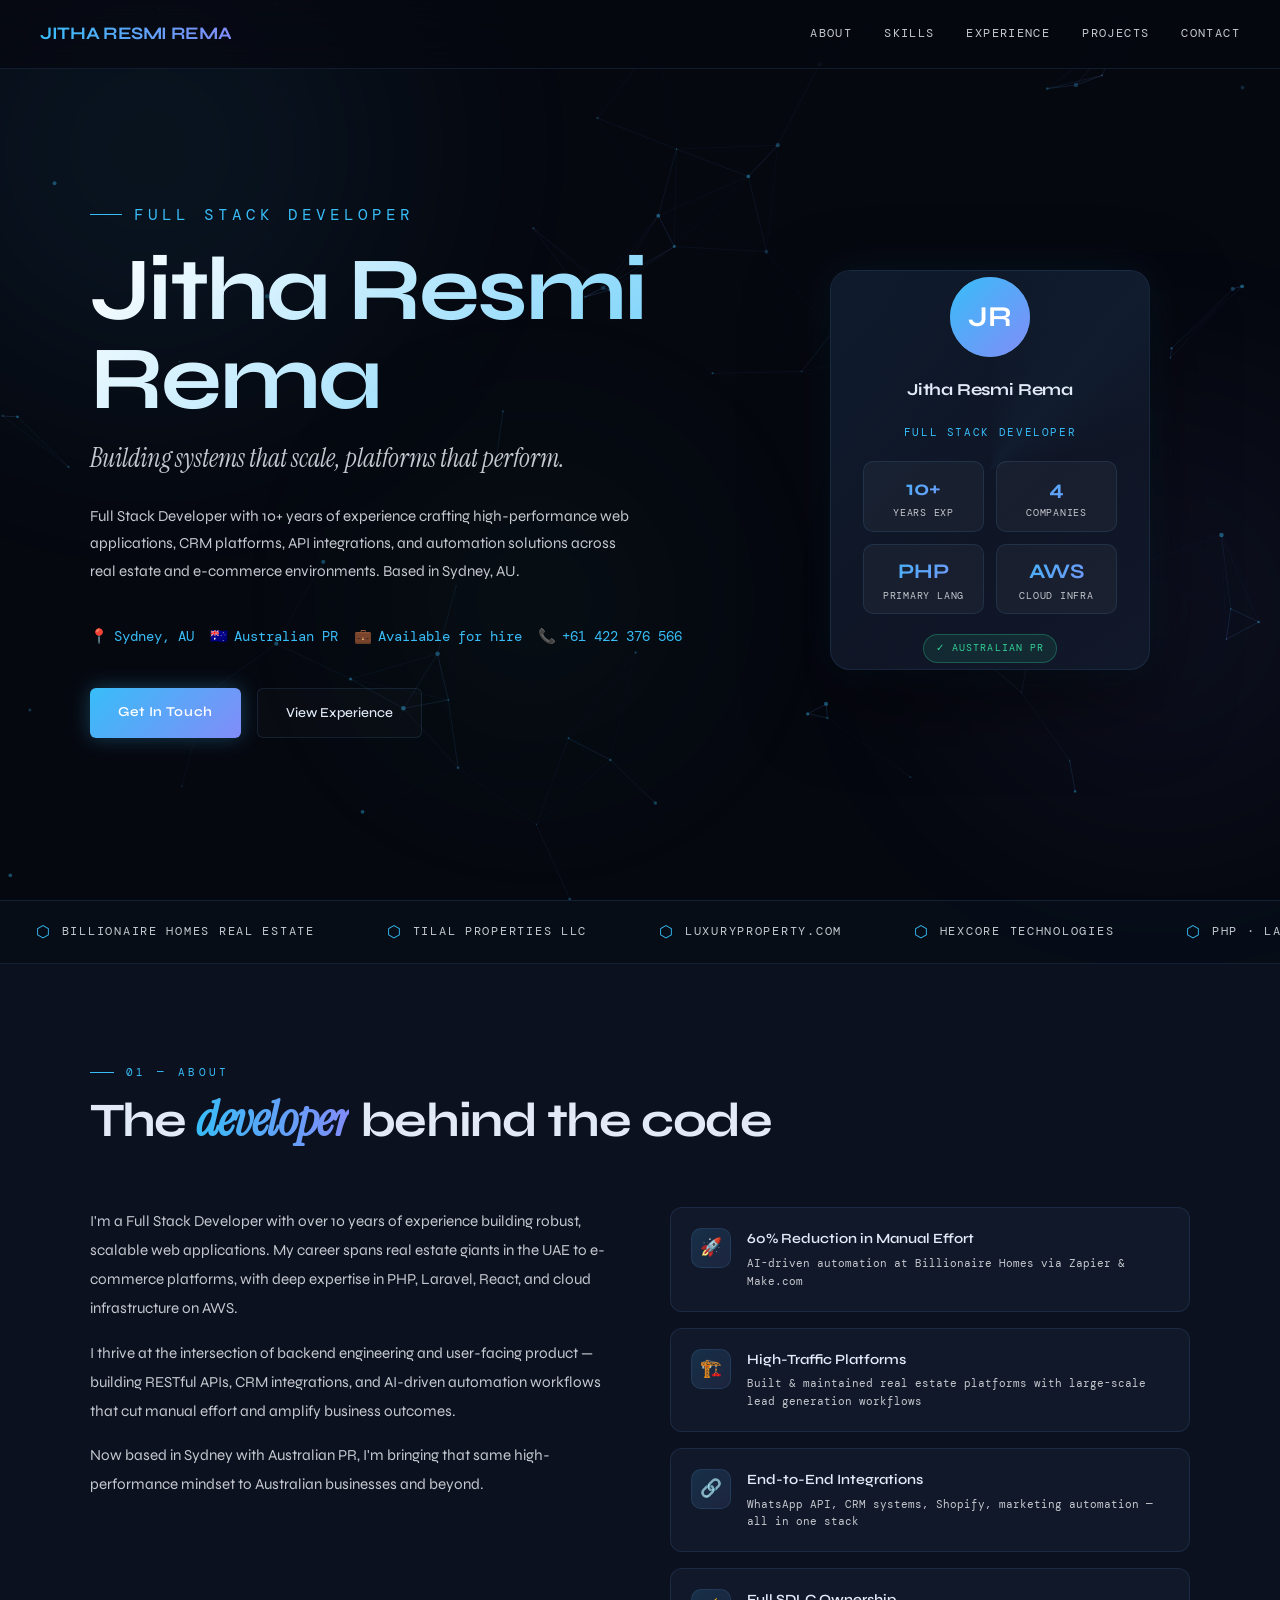
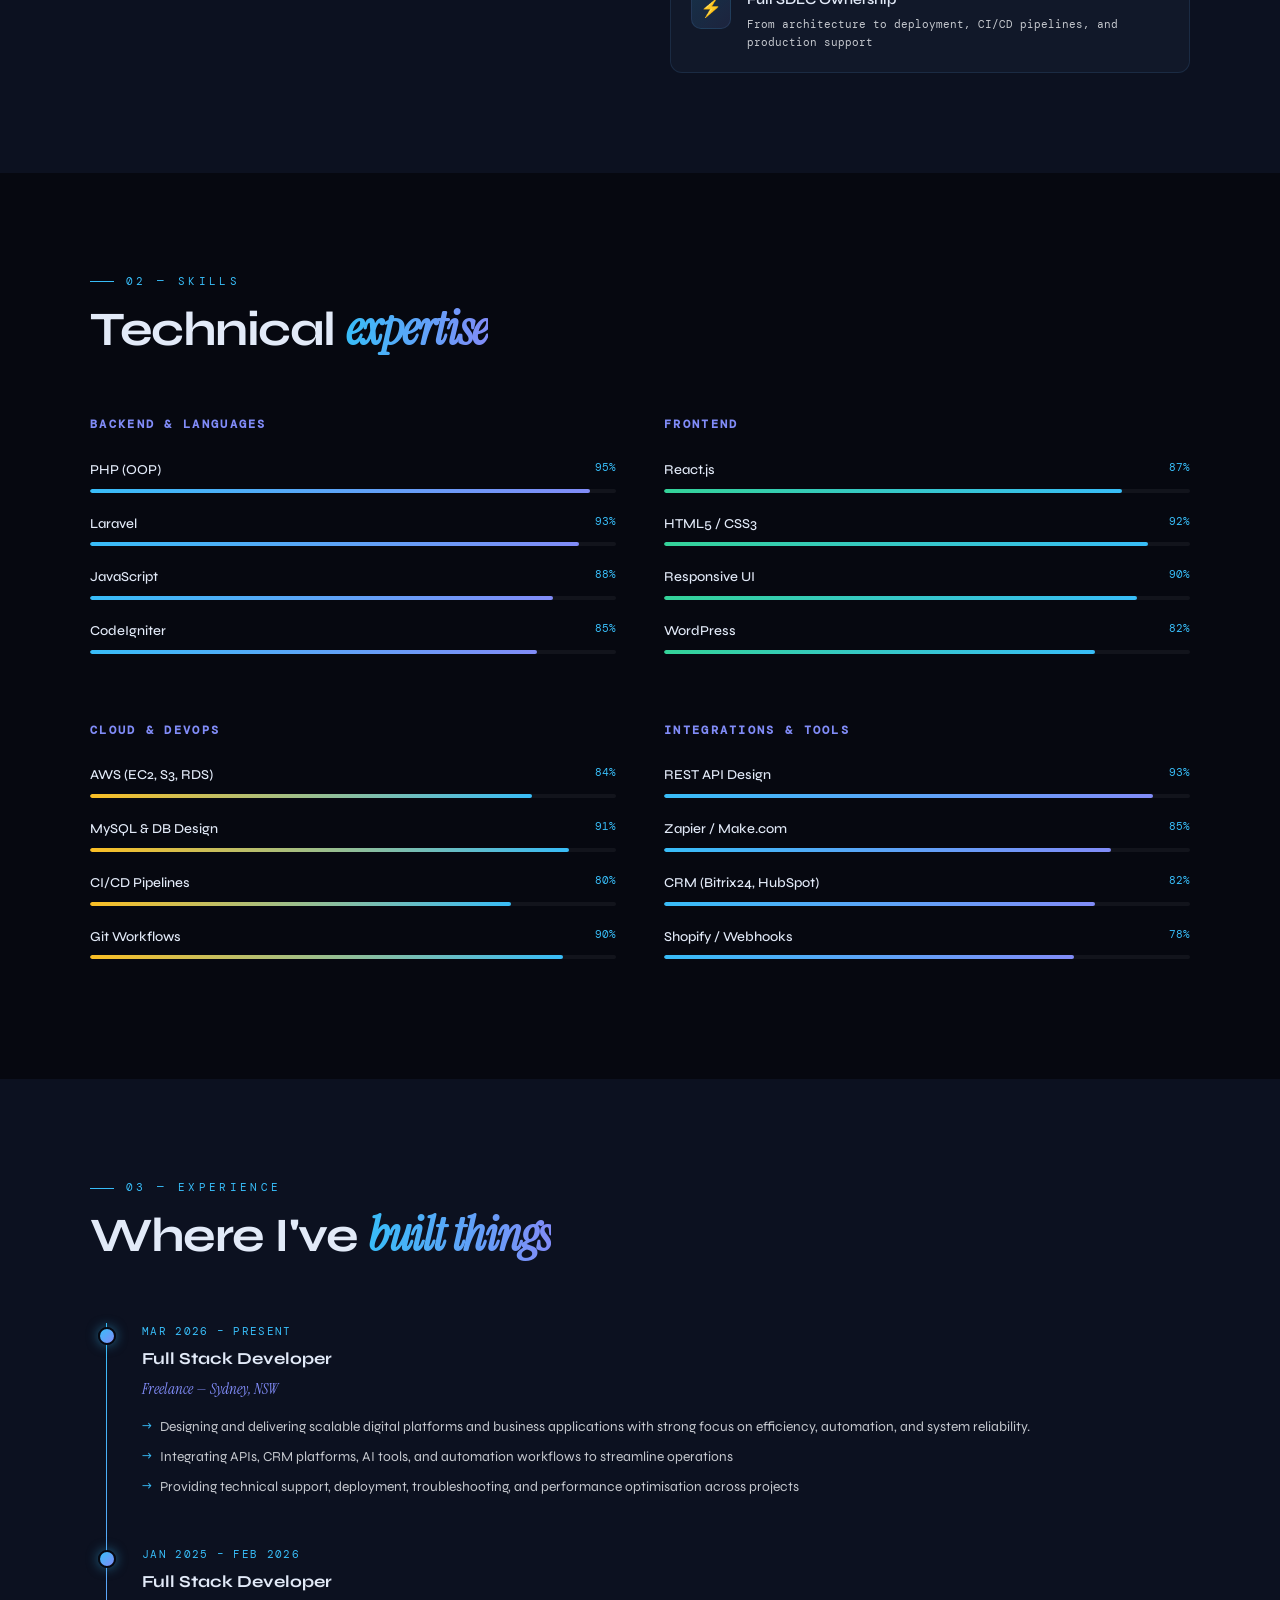
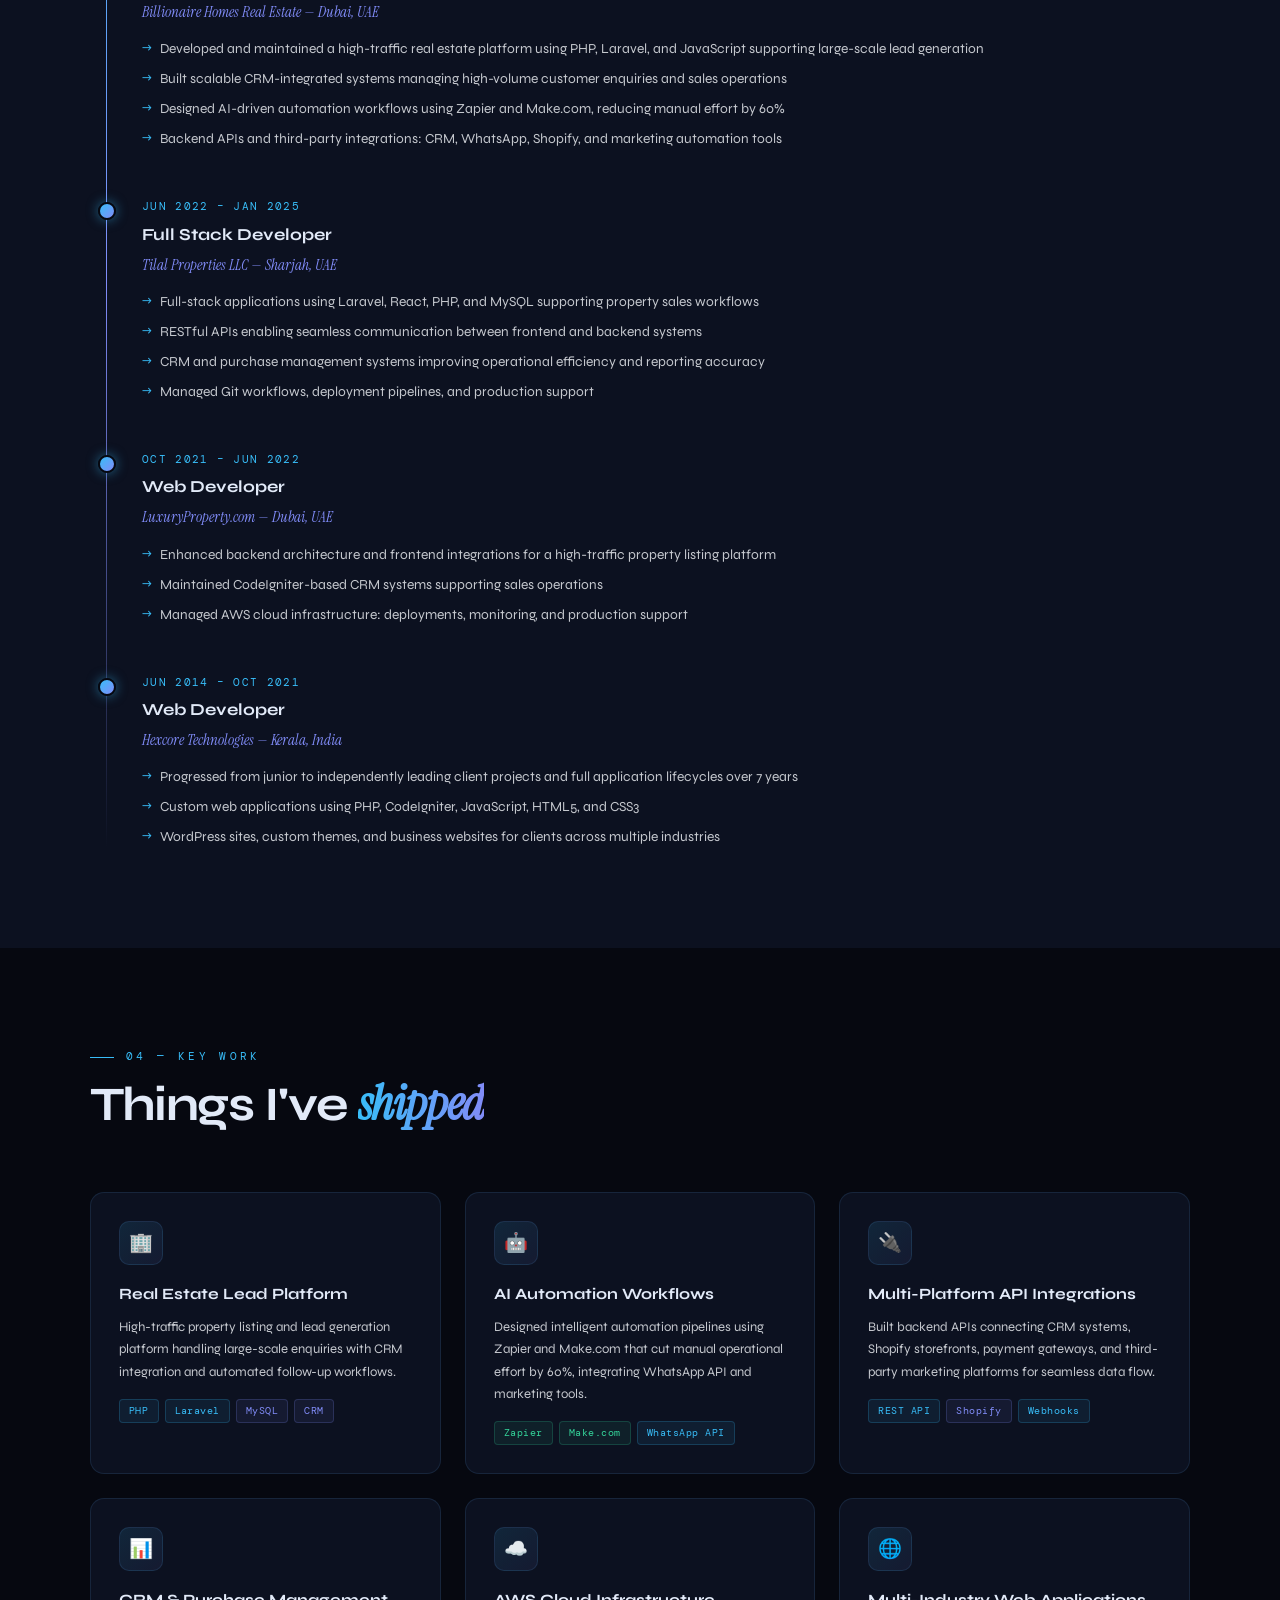
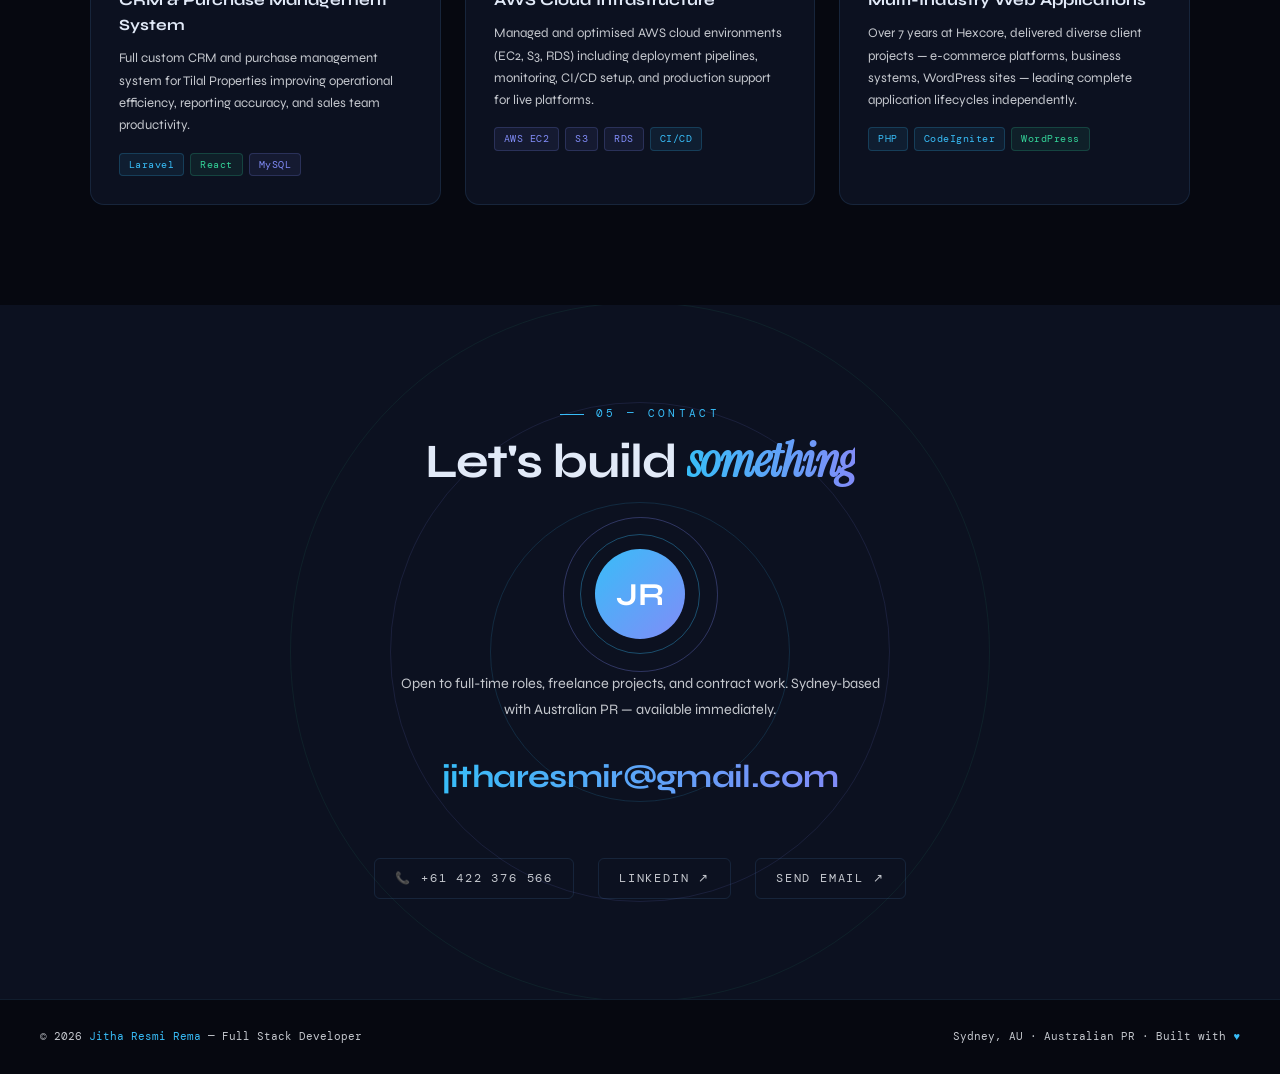
==== commit ffc86329: "Update index.html" ====
--- a/index.html
+++ b/index.html
@@ -1157,7 +1157,7 @@
         <div class="timeline-role">Full Stack Developer</div>
         <div class="timeline-company">Freelance — Sydney, NSW</div>
         <ul class="timeline-bullets">
-          <li>Developing modern web applications and digital platforms for Australian businesses and community organisations</li>
+          <li>Designing and delivering scalable digital platforms and business applications with strong focus on efficiency, automation, and system reliability.</li>
           <li>Integrating APIs, CRM platforms, AI tools, and automation workflows to streamline operations</li>
           <li>Providing technical support, deployment, troubleshooting, and performance optimisation across projects</li>
         </ul>
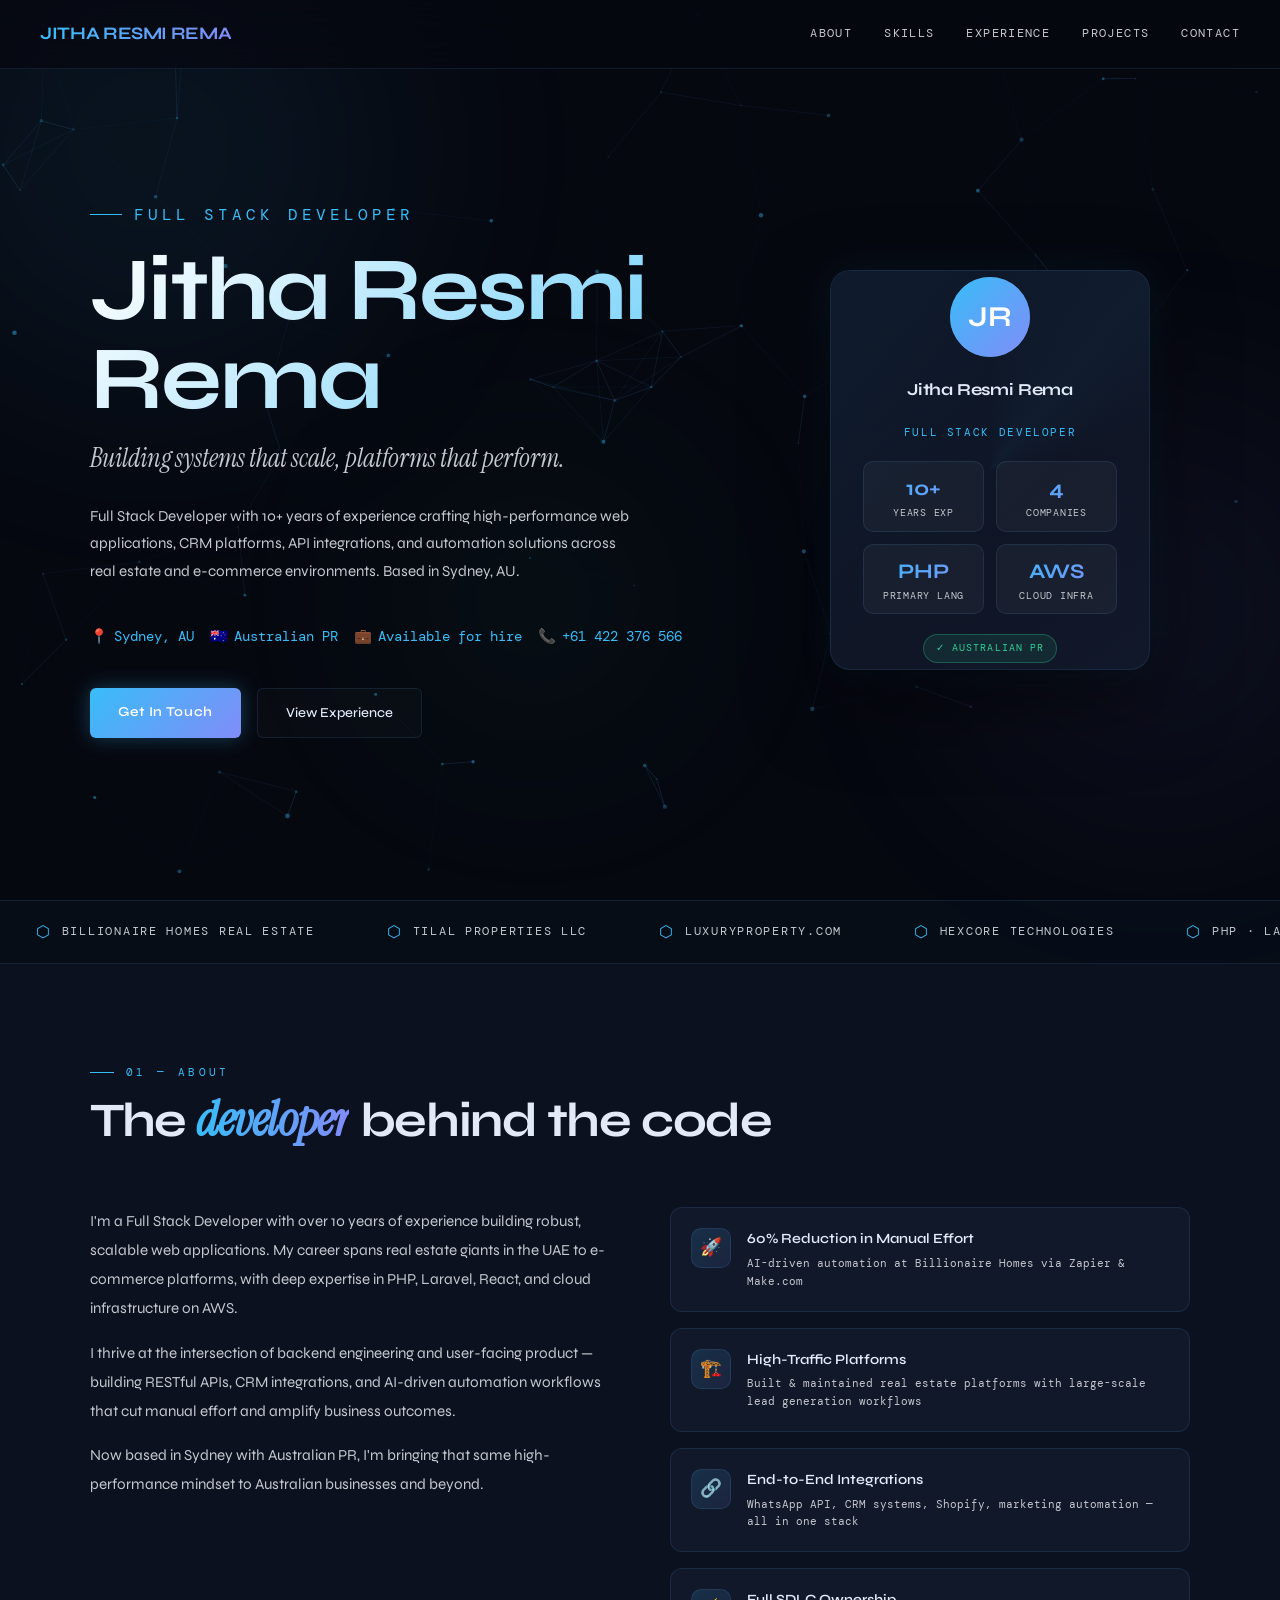
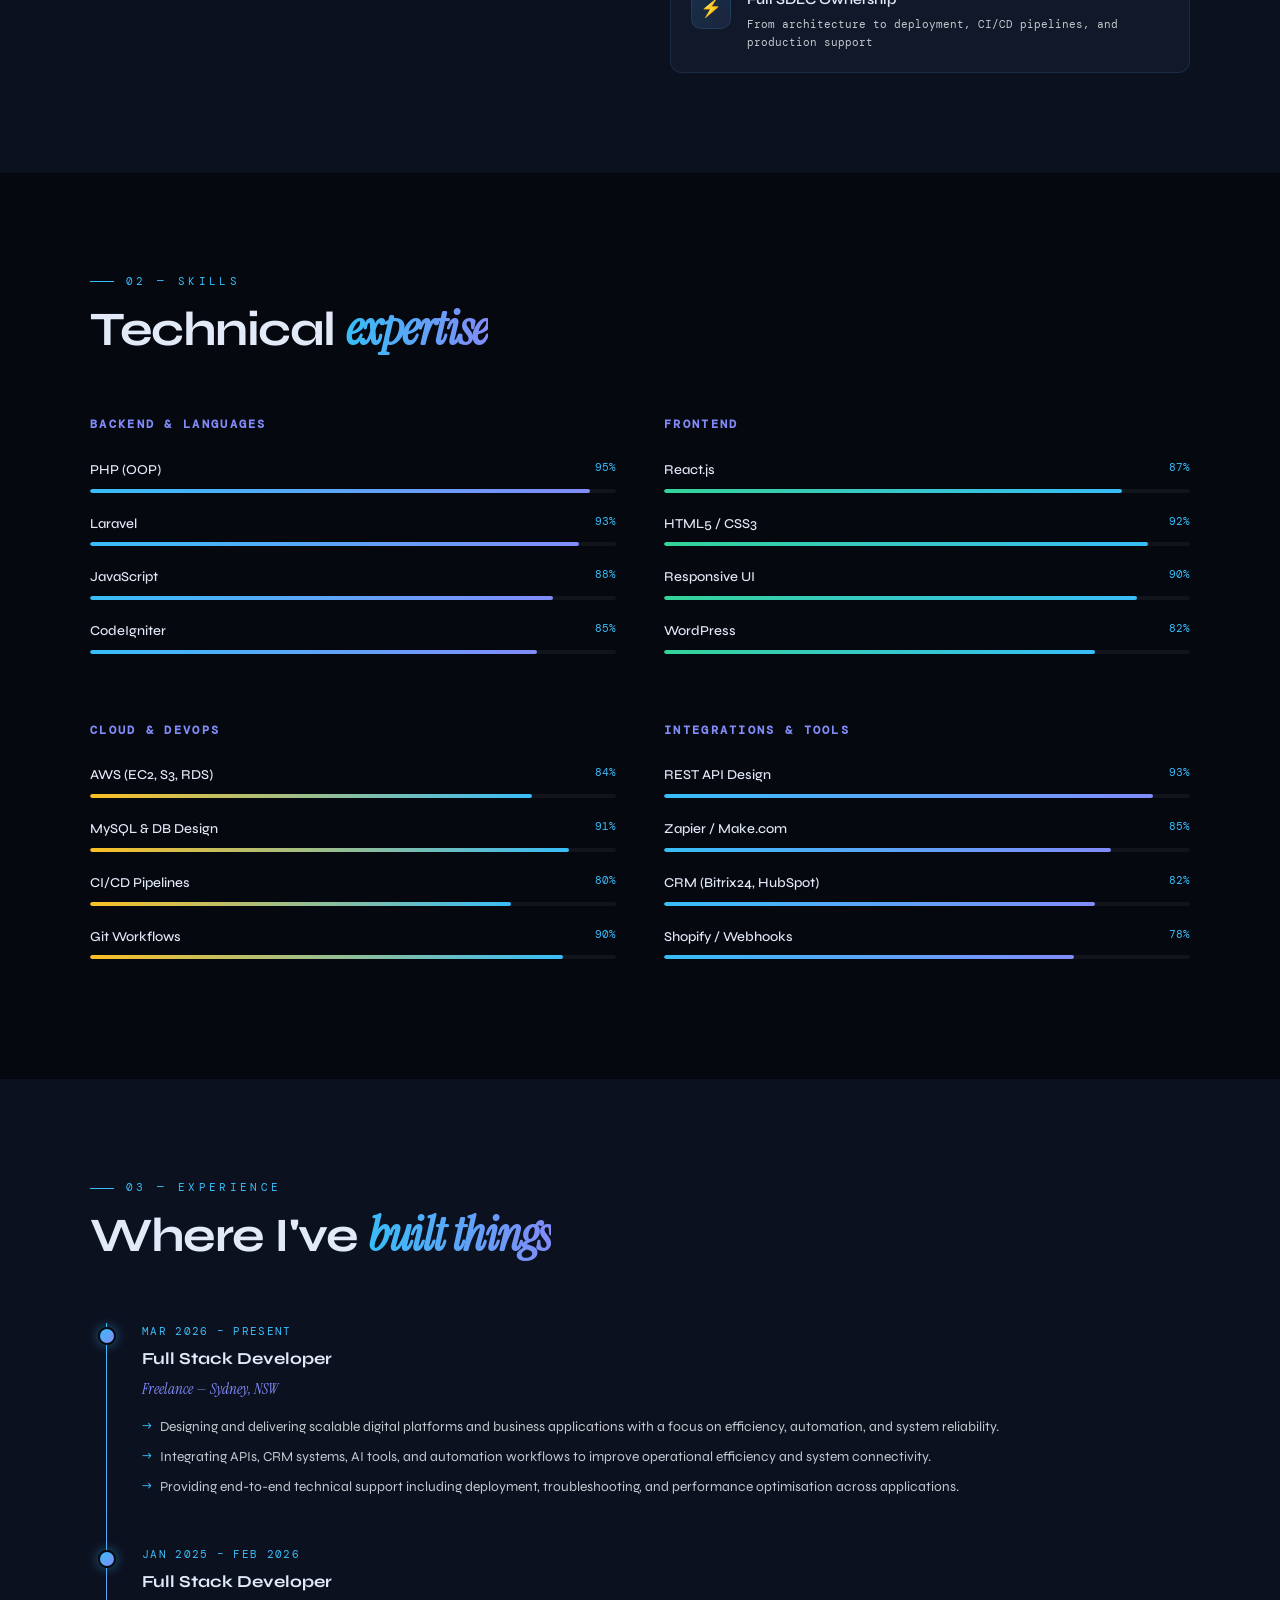
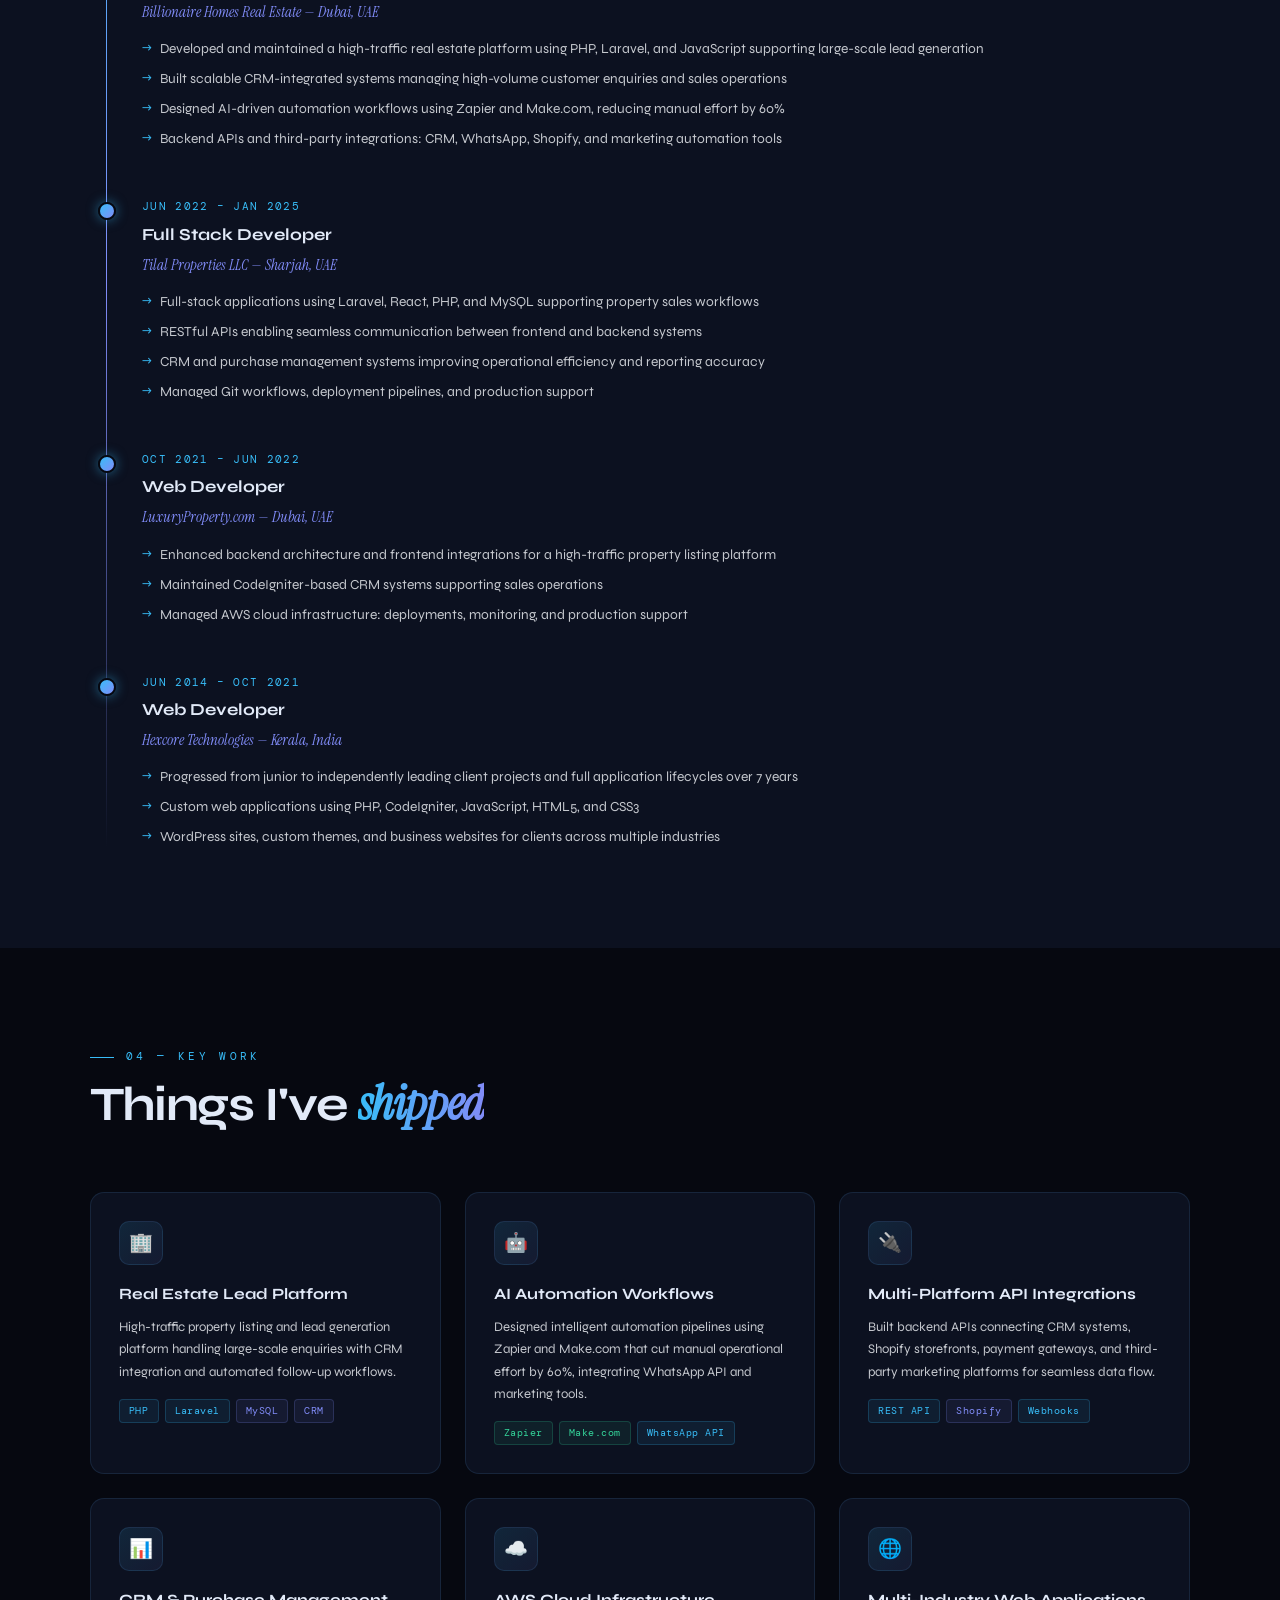
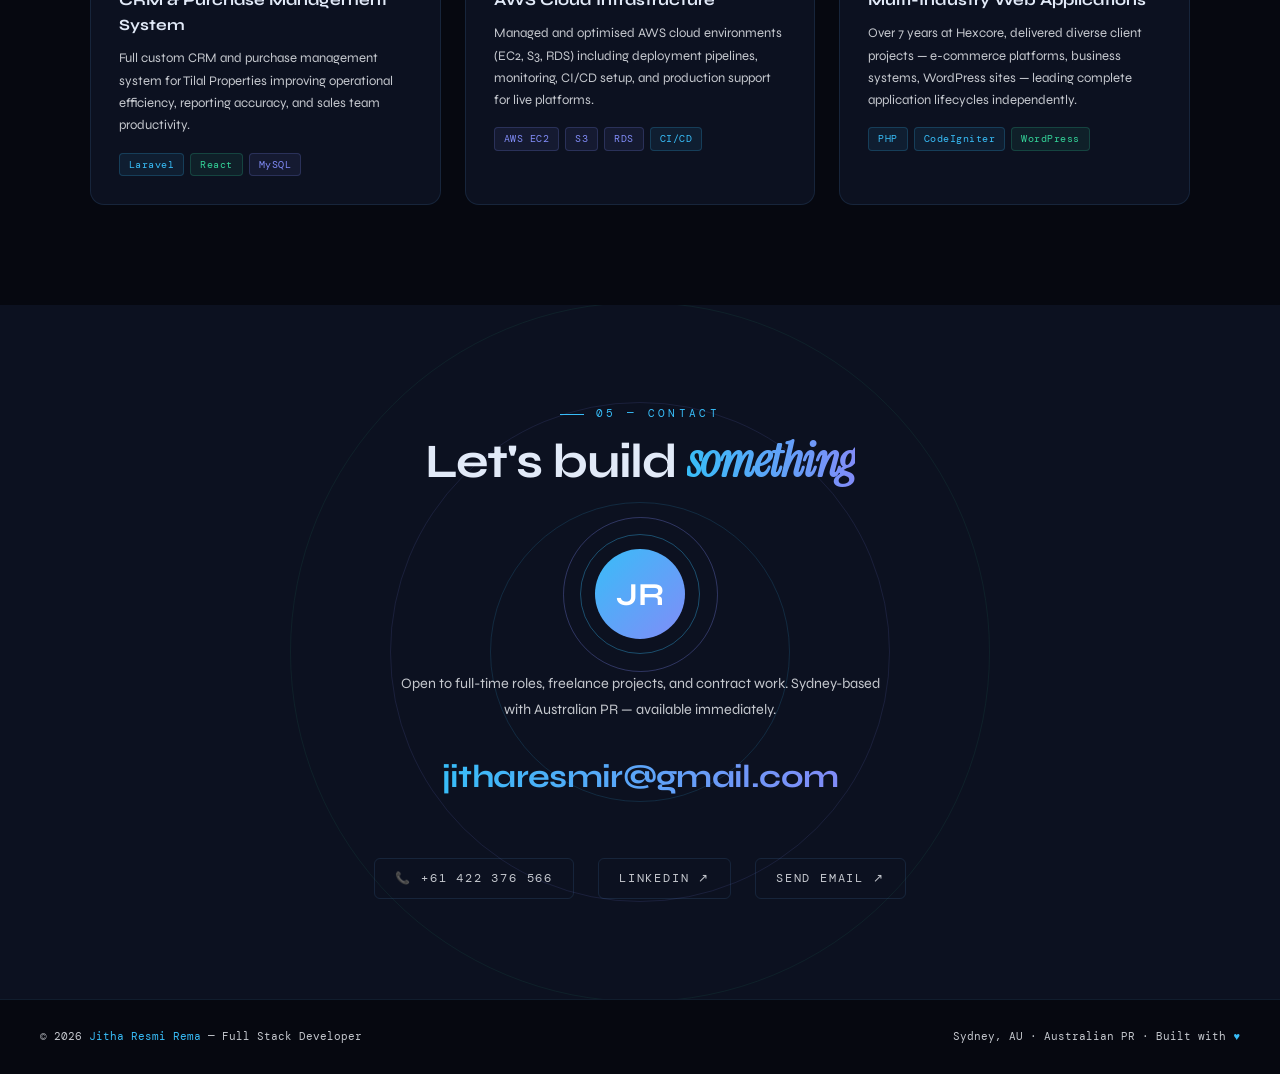
==== commit e97adf60: "Update index.html" ====
--- a/index.html
+++ b/index.html
@@ -1157,9 +1157,9 @@
         <div class="timeline-role">Full Stack Developer</div>
         <div class="timeline-company">Freelance — Sydney, NSW</div>
         <ul class="timeline-bullets">
-          <li>Designing and delivering scalable digital platforms and business applications with strong focus on efficiency, automation, and system reliability.</li>
-          <li>Integrating APIs, CRM platforms, AI tools, and automation workflows to streamline operations</li>
-          <li>Providing technical support, deployment, troubleshooting, and performance optimisation across projects</li>
+         <li>Designing and delivering scalable digital platforms and business applications with a focus on efficiency, automation, and system reliability.</li>
+         <li>Integrating APIs, CRM systems, AI tools, and automation workflows to improve operational efficiency and system connectivity.</li>
+         <li>Providing end-to-end technical support including deployment, troubleshooting, and performance optimisation across applications.</li>
         </ul>
       </div>
       <div class="timeline-item reveal from-right">
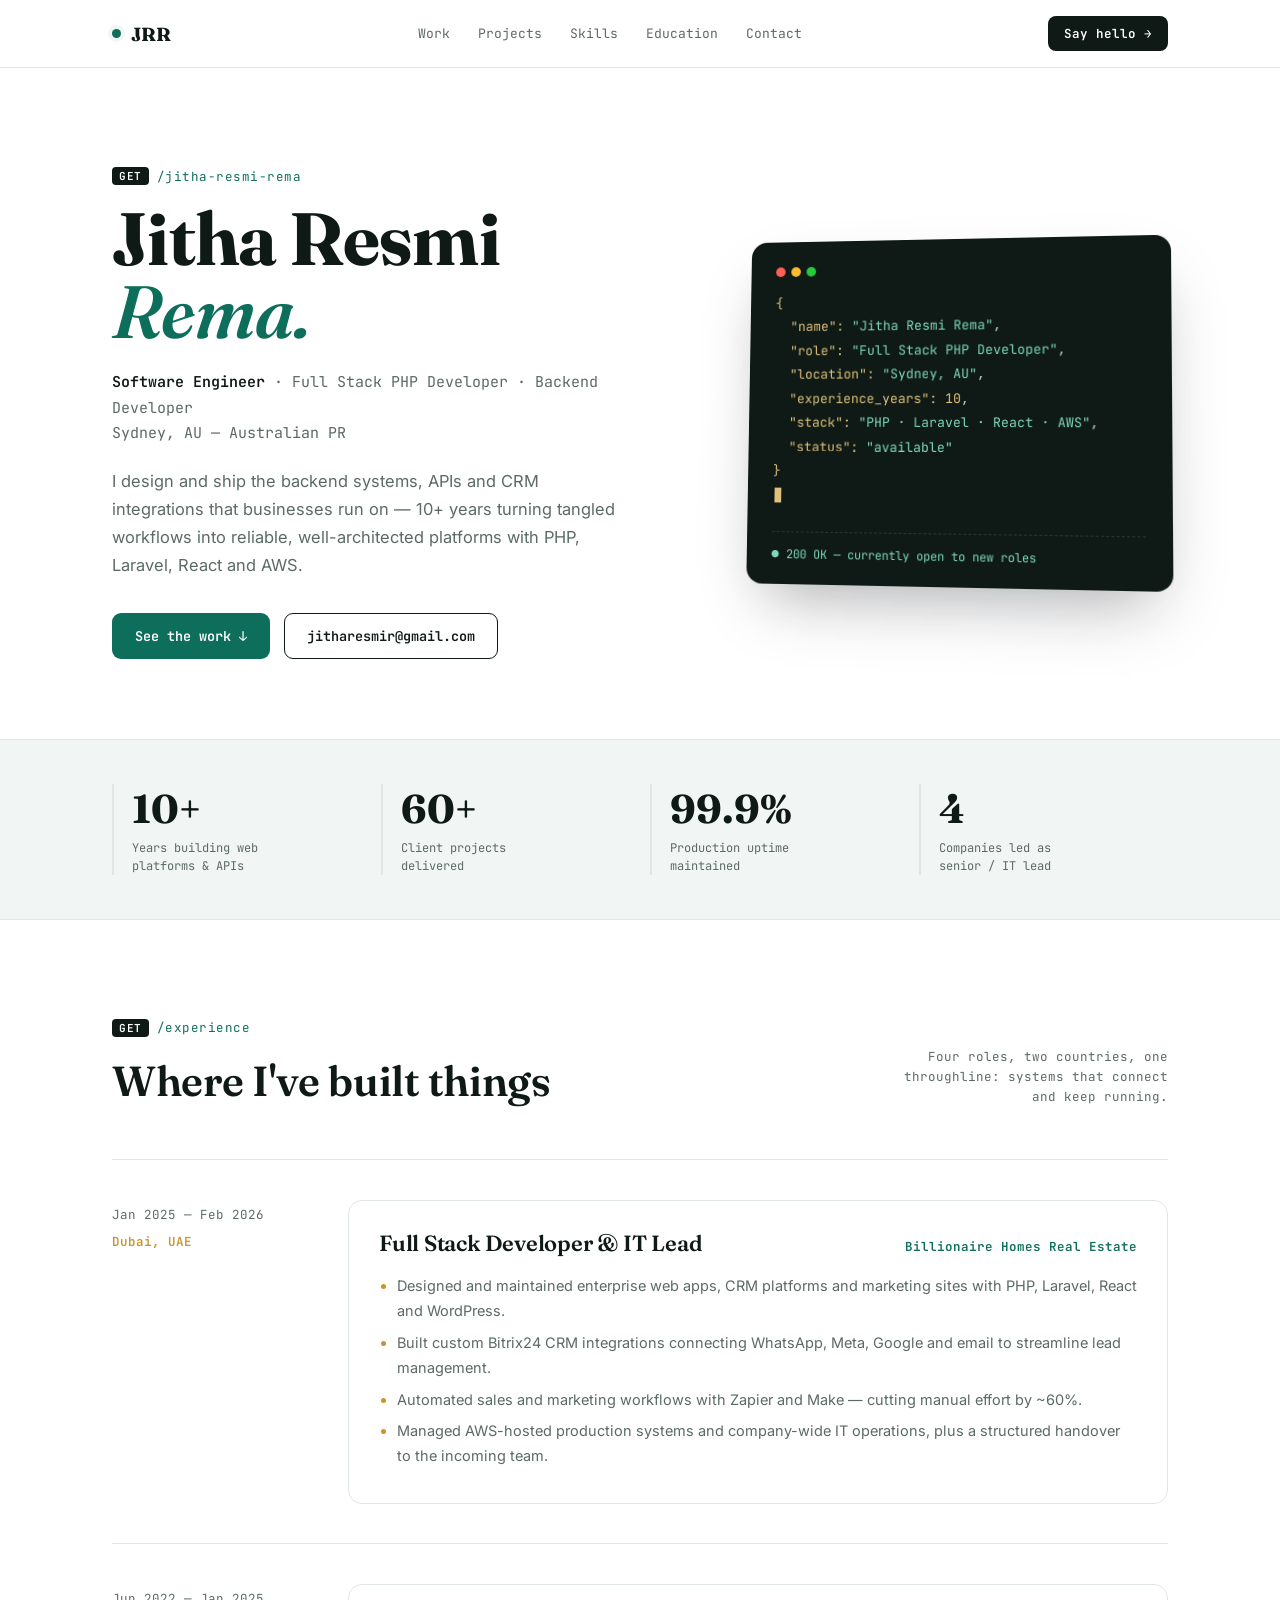
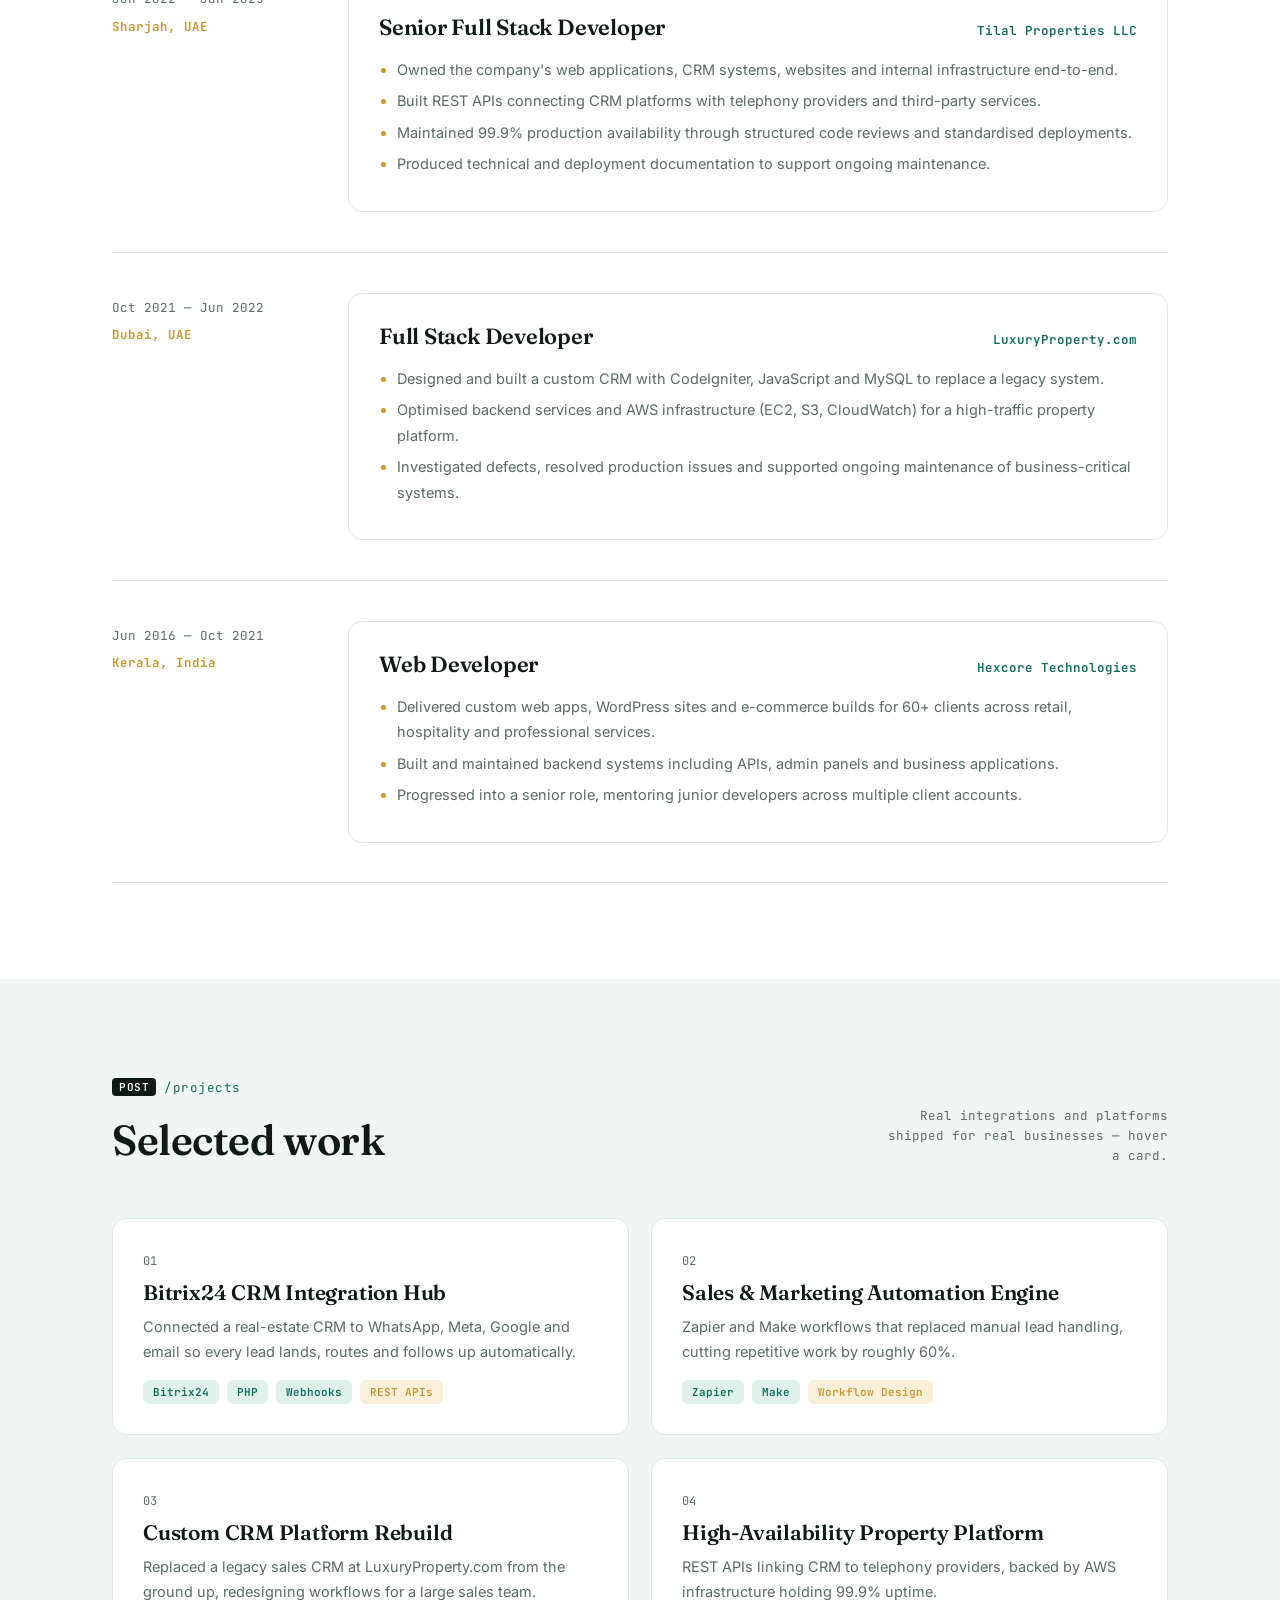
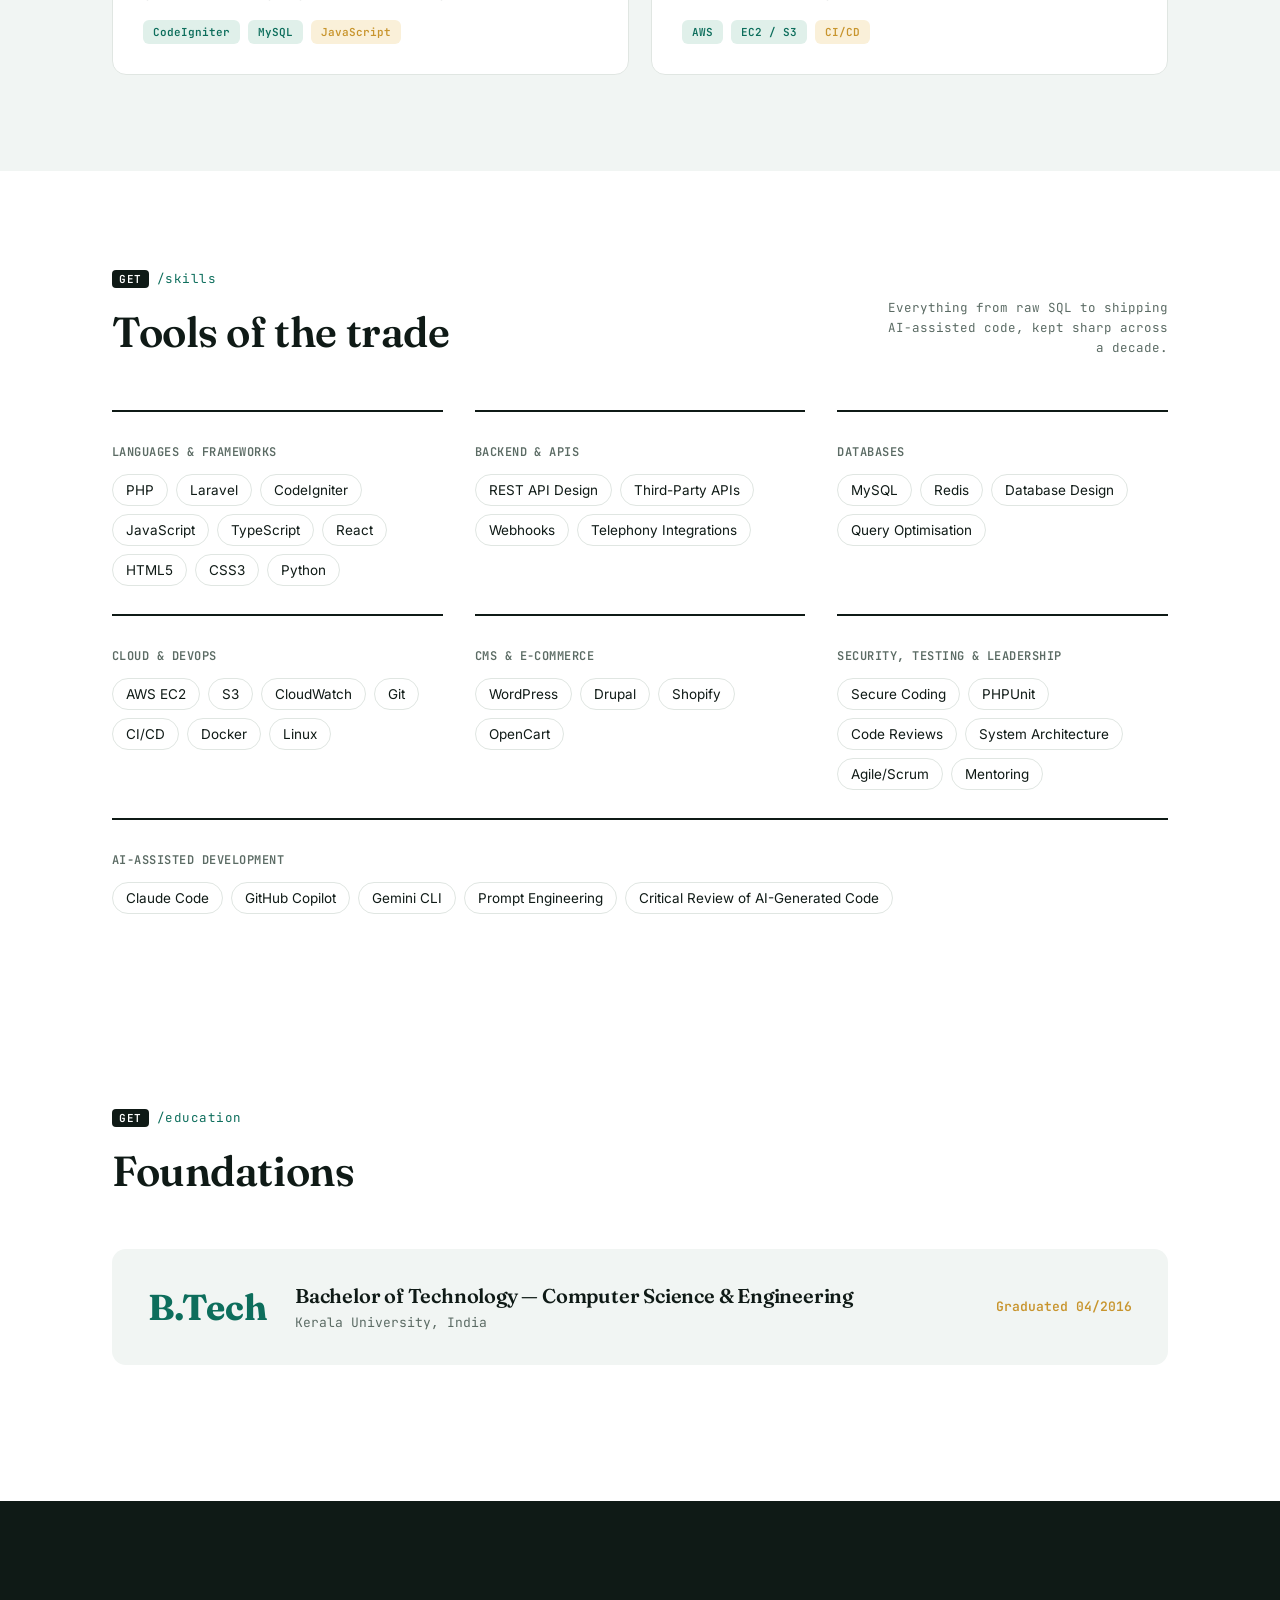
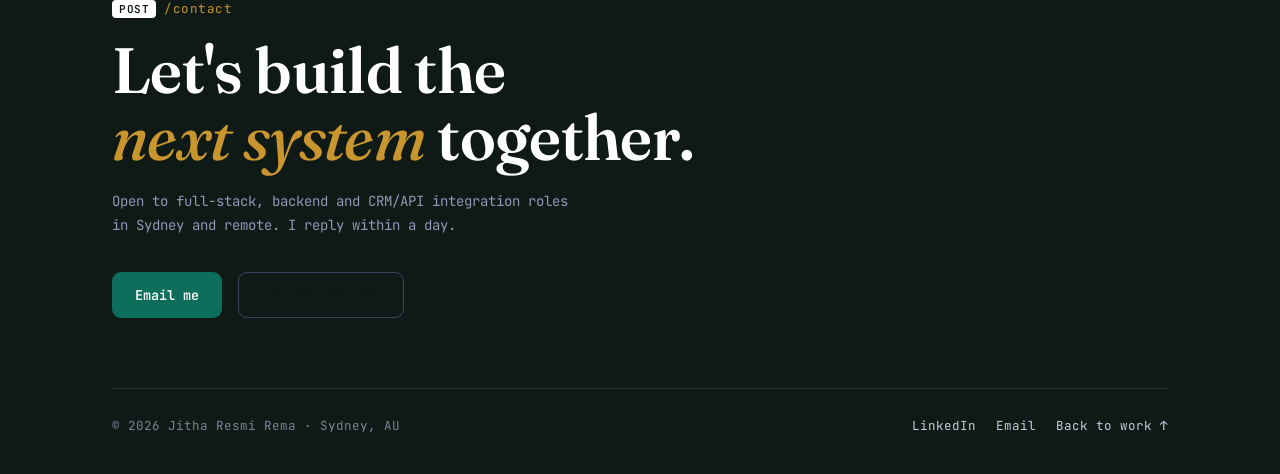
==== commit a2629d08: "New 04 Aug" ====
--- a/index.html
+++ b/index.html
@@ -3,1451 +3,1002 @@
 <head>
 <meta charset="UTF-8">
 <meta name="viewport" content="width=device-width, initial-scale=1.0">
-<title>Jitha Resmi Rema — Full Stack Developer</title>
-<link href="https://fonts.googleapis.com/css2?family=Syne:wght@400;500;600;700;800&family=DM+Mono:ital,wght@0,300;0,400;0,500;1,300&family=Instrument+Serif:ital@0;1&display=swap" rel="stylesheet">
+<title>Jitha Resmi Rema — Full Stack PHP Developer</title>
+<link rel="preconnect" href="https://fonts.googleapis.com">
+<link rel="preconnect" href="https://fonts.gstatic.com" crossorigin>
+<link href="https://fonts.googleapis.com/css2?family=Fraunces:opsz,wght@9..144,300;9..144,500;9..144,600;9..144,700;9..144,900&family=Inter:wght@400;500;600;700&family=JetBrains+Mono:wght@400;500;600&display=swap" rel="stylesheet">
 <style>
-  /* ===== RESET & BASE ===== */
-  *, *::before, *::after { margin: 0; padding: 0; box-sizing: border-box; }
-  
-  :root {
-    --bg: #060810;
-    --surface: #0c1120;
-    --surface2: #111829;
-    --border: rgba(99,179,255,0.12);
-    --accent: #38bdf8;
-    --accent2: #818cf8;
-    --accent3: #34d399;
-    --gold: #fbbf24;
-    --text: #e2eaf8;
-    --text-muted: #c5c8ce;
-    --glow: rgba(56,189,248,0.18);
-    --glow2: rgba(129,140,248,0.15);
-    --font-display: 'Syne', sans-serif;
-    --font-mono: 'DM Mono', monospace;
-    --font-serif: 'Instrument Serif', serif;
-  }
-
-  html { scroll-behavior: smooth; overflow-x: hidden; }
-
-  body {
-    background: var(--bg);
-    color: var(--text);
-    font-family: var(--font-display);
-    cursor: none;
-    overflow-x: hidden;
-    line-height: 1.6;
-  }
-
-  /* ===== LOADING SCREEN ===== */
-  #loader {
-    position: fixed;
-    inset: 0;
-    background: var(--bg);
-    z-index: 9999;
-    display: flex;
-    flex-direction: column;
-    align-items: center;
-    justify-content: center;
-    gap: 24px;
-    transition: opacity 0.8s ease, visibility 0.8s ease;
-  }
-  #loader.hidden { opacity: 0; visibility: hidden; pointer-events: none; }
-
-  .loader-text {
-    font-family: var(--font-mono);
-    font-size: 0.75rem;
-    color: var(--accent);
-    letter-spacing: 0.3em;
-    text-transform: uppercase;
-    animation: loaderPulse 1.2s ease-in-out infinite;
-  }
-  .loader-bar-wrap {
-    width: 220px;
-    height: 2px;
-    background: rgba(56,189,248,0.12);
-    border-radius: 99px;
-    overflow: hidden;
-  }
-  .loader-bar {
-    height: 100%;
-    background: linear-gradient(90deg, var(--accent), var(--accent2));
-    border-radius: 99px;
-    animation: loaderFill 1.8s ease forwards;
-  }
-  .loader-initials {
-    font-family: var(--font-display);
-    font-weight: 700;
-    font-size: 3rem;
-    background: linear-gradient(135deg, var(--accent), var(--accent2), var(--accent3));
-    -webkit-background-clip: text;
-    -webkit-text-fill-color: transparent;
-    background-clip: text;
-    letter-spacing: -0.02em;
-  }
-  @keyframes loaderFill { from { width: 0% } to { width: 100% } }
-  @keyframes loaderPulse { 0%,100%{opacity:.4} 50%{opacity:1} }
-
-  /* ===== CUSTOM CURSOR ===== */
-  #cursor {
-    width: 10px;
-    height: 10px;
-    background: var(--accent);
-    border-radius: 50%;
-    position: fixed;
-    top: 0; left: 0;
-    pointer-events: none;
-    z-index: 9998;
-    transition: transform 0.1s ease, background 0.2s ease;
-    box-shadow: 0 0 12px var(--accent), 0 0 28px rgba(56,189,248,0.4);
-    transform: translate(-50%, -50%);
-  }
-  #cursor-ring {
-    width: 34px;
-    height: 34px;
-    border: 1.5px solid rgba(56,189,248,0.5);
-    border-radius: 50%;
-    position: fixed;
-    top: 0; left: 0;
-    pointer-events: none;
-    z-index: 9997;
-    transform: translate(-50%, -50%);
-    transition: width 0.25s ease, height 0.25s ease, border-color 0.25s ease;
-    animation: ringGlow 2s ease-in-out infinite;
-  }
-  body.cursor-hover #cursor { transform: translate(-50%,-50%) scale(2.2); background: var(--accent2); }
-  body.cursor-hover #cursor-ring { width: 50px; height: 50px; border-color: var(--accent2); }
-  @keyframes ringGlow { 0%,100%{box-shadow:0 0 0 0 rgba(56,189,248,0)} 50%{box-shadow:0 0 0 6px rgba(56,189,248,0.07)} }
-
-  /* ===== PARTICLE CANVAS ===== */
-  #particle-canvas {
-    position: fixed;
-    top: 0; left: 0;
-    width: 100%; height: 100%;
-    z-index: 0;
-    pointer-events: none;
-    opacity: 0.65;
-  }
-
-  /* ===== NAV ===== */
-  nav {
-    position: fixed;
-    top: 0; left: 0; right: 0;
-    z-index: 100;
-    padding: 20px 40px;
-    display: flex;
-    align-items: center;
-    justify-content: space-between;
-    background: rgba(6,8,16,0.7);
-    backdrop-filter: blur(20px);
-    -webkit-backdrop-filter: blur(20px);
-    border-bottom: 1px solid var(--border);
-  }
-  .nav-logo {
-    font-weight: 700;
-    font-size: 1.1rem;
-    letter-spacing: -0.02em;
-    background: linear-gradient(90deg, var(--accent), var(--accent2));
-    -webkit-background-clip: text;
-    -webkit-text-fill-color: transparent;
-    background-clip: text;
-  }
-  .nav-links { display: flex; gap: 32px; }
-  .nav-links a {
-    font-family: var(--font-mono);
-    font-size: 0.72rem;
-    letter-spacing: 0.12em;
-    text-transform: uppercase;
-    color: var(--text-muted);
-    text-decoration: none;
-    transition: color 0.2s;
-    position: relative;
-  }
-  .nav-links a::after {
-    content: '';
-    position: absolute;
-    bottom: -4px; left: 0; right: 0;
-    height: 1px;
-    background: var(--accent);
-    transform: scaleX(0);
-    transition: transform 0.25s ease;
-    transform-origin: left;
-  }
-  .nav-links a:hover { color: var(--accent); }
-  .nav-links a:hover::after { transform: scaleX(1); }
-
-  /* ===== SECTIONS WRAPPER ===== */
-  .content { position: relative; z-index: 1; }
-
-  /* ===== HERO ===== */
-  #hero {
-    min-height: 100vh;
-    display: flex;
-    align-items: center;
-    justify-content: center;
-    padding: 120px 40px 80px;
-    position: relative;
-    overflow: hidden;
-  }
-  .hero-inner {
-    max-width: 1100px;
-    width: 100%;
-    display: grid;
-    grid-template-columns: 1fr 360px;
-    gap: 60px;
-    align-items: center;
-  }
-  .hero-tag {
-    font-family: var(--font-mono);
-    font-size: 1rem;
-    letter-spacing: 0.25em;
-    text-transform: uppercase;
-    color: var(--accent);
-    margin-bottom: 18px;
-    display: flex;
-    align-items: center;
-    gap: 12px;
-    opacity: 0;
-    animation: fadeUp 0.7s 2s forwards;
-  }
-  .hero-tag::before {
-    content: '';
-    display: inline-block;
-    width: 32px;
-    height: 1px;
-    background: var(--accent);
-  }
-  .hero-name {
-    font-size: clamp(3.2rem, 7vw, 5.8rem);
-    font-weight: 700;
-    line-height: 1.0;
-    letter-spacing: -0.03em;
-    background: linear-gradient(135deg, #ffffff 0%, var(--accent) 40%, var(--accent2) 70%, var(--accent3) 100%);
-    background-size: 300% 300%;
-    -webkit-background-clip: text;
-    -webkit-text-fill-color: transparent;
-    background-clip: text;
-    animation: shimmerName 4s ease infinite, fadeUp 0.8s 2.2s both;
-    margin-bottom: 12px;
-  }
-  @keyframes shimmerName {
-    0% { background-position: 0% 50% }
-    50% { background-position: 100% 50% }
-    100% { background-position: 0% 50% }
-  }
-  .hero-title {
-    font-family: var(--font-serif);
-    font-style: italic;
-    font-size: clamp(1.2rem, 2.5vw, 1.65rem);
-    color: var(--text-muted);
-    margin-bottom: 24px;
-    opacity: 0;
-    animation: fadeUp 0.7s 2.4s forwards;
-  }
-  .hero-summary {
-    font-size: 0.95rem;
-    color: var(--text-muted);
-    line-height: 1.8;
-    max-width: 540px;
-    margin-bottom: 40px;
-    opacity: 0;
-    animation: fadeUp 0.7s 2.6s forwards;
-  }
-  .hero-meta {
-    display: flex;
-    flex-wrap: wrap;
-    gap: 16px;
-    margin-bottom: 40px;
-    opacity: 0;
-    animation: fadeUp 0.7s 2.8s forwards;
-  }
-  .hero-meta-item {
-    font-family: var(--font-mono);
-    font-size: 0.9rem;
-    color: var(--text-muted);
-    display: flex;
-    align-items: center;
-    gap: 6px;
-  }
-  .hero-meta-item span { color: var(--accent); }
-  .hero-btns {
-    display: flex;
-    gap: 16px;
-    flex-wrap: wrap;
-    opacity: 0;
-    animation: fadeUp 0.7s 3s forwards;
-  }
-  .btn-primary {
-    padding: 13px 28px;
-    background: linear-gradient(135deg, var(--accent), var(--accent2));
-    color: #fff;
-    font-family: var(--font-display);
-    font-weight: 600;
-    font-size: 0.85rem;
-    letter-spacing: 0.05em;
-    text-decoration: none;
-    border-radius: 6px;
-    transition: box-shadow 0.25s, transform 0.2s;
-    box-shadow: 0 0 20px rgba(56,189,248,0.3);
-  }
-  .btn-primary:hover { transform: translateY(-2px); box-shadow: 0 0 36px rgba(56,189,248,0.5); }
-  .btn-secondary {
-    padding: 13px 28px;
-    border: 1px solid var(--border);
-    color: var(--text);
-    font-family: var(--font-display);
-    font-weight: 500;
-    font-size: 0.85rem;
-    text-decoration: none;
-    border-radius: 6px;
-    transition: border-color 0.2s, background 0.2s;
-    background: rgba(255,255,255,0.02);
-  }
-  .btn-secondary:hover { border-color: var(--accent); background: var(--glow); }
-
-  /* ===== 3D FLOATING CARD ===== */
-  .card-3d-wrap {
-    perspective: 800px;
-    opacity: 0;
-    animation: fadeIn 1s 3.2s forwards;
-  }
-  .card-3d {
-    width: 320px;
-    height: 400px;
-    background: linear-gradient(145deg, var(--surface), var(--surface2));
-    border: 1px solid var(--border);
-    border-radius: 20px;
-    position: relative;
-    transform-style: preserve-3d;
-    animation: float3d 6s ease-in-out infinite, rotateCard 12s linear infinite;
-    display: flex;
-    flex-direction: column;
-    align-items: center;
-    justify-content: center;
-    gap: 20px;
-    padding: 32px;
-    box-shadow: 0 30px 80px rgba(0,0,0,0.5), 0 0 40px rgba(56,189,248,0.08);
-    overflow: hidden;
-  }
-  .card-3d::before {
-    content: '';
-    position: absolute;
-    inset: 0;
-    background: linear-gradient(135deg, rgba(56,189,248,0.06) 0%, transparent 60%);
-    border-radius: inherit;
-  }
-  .card-3d::after {
-    content: '';
-    position: absolute;
-    top: -50%; left: -50%;
-    width: 200%; height: 200%;
-    background: conic-gradient(from 0deg, transparent 0deg, rgba(56,189,248,0.04) 40deg, transparent 80deg);
-    animation: cardSpin 8s linear infinite;
-  }
-  @keyframes float3d {
-    0%,100% { transform: rotateY(-8deg) rotateX(4deg) translateY(0px); }
-    33% { transform: rotateY(6deg) rotateX(-3deg) translateY(-12px); }
-    66% { transform: rotateY(-4deg) rotateX(6deg) translateY(8px); }
-  }
-  @keyframes rotateCard {
-    0% { transform: rotateY(-8deg) rotateX(4deg); }
-    25% { transform: rotateY(8deg) rotateX(-4deg); }
-    50% { transform: rotateY(-6deg) rotateX(6deg); }
-    75% { transform: rotateY(10deg) rotateX(-2deg); }
-    100% { transform: rotateY(-8deg) rotateX(4deg); }
-  }
-  @keyframes cardSpin { from { transform: rotate(0deg) } to { transform: rotate(360deg) } }
-
-  .card-avatar {
-    width: 80px;
-    height: 80px;
-    border-radius: 50%;
-    background: linear-gradient(135deg, var(--accent), var(--accent2));
-    display: flex;
-    align-items: center;
-    justify-content: center;
-    font-size: 1.8rem;
-    font-weight: 700;
-    color: #fff;
-    position: relative;
-    z-index: 2;
-    animation: avatarPulse 2.5s ease-in-out infinite;
-    box-shadow: 0 0 0 0 rgba(56,189,248,0.4);
-  }
-  @keyframes avatarPulse {
-    0% { box-shadow: 0 0 0 0 rgba(56,189,248,0.5); }
-    50% { box-shadow: 0 0 0 14px rgba(56,189,248,0), 0 0 0 6px rgba(56,189,248,0.15); }
-    100% { box-shadow: 0 0 0 0 rgba(56,189,248,0); }
-  }
-  /* Ripple rings around avatar */
-  .avatar-rings {
-    position: absolute;
-    width: 80px;
-    height: 80px;
-    border-radius: 50%;
-  }
-  .avatar-rings::before,
-  .avatar-rings::after {
-    content: '';
-    position: absolute;
-    inset: 0;
-    border-radius: 50%;
-    border: 1.5px solid rgba(56,189,248,0.35);
-    animation: rippleRing 2.5s ease-out infinite;
-  }
-  .avatar-rings::after { animation-delay: 0.9s; border-color: rgba(129,140,248,0.3); }
-  .ring3 {
-    position: absolute;
-    inset: 0;
-    border-radius: 50%;
-    border: 1px solid rgba(52,211,153,0.25);
-    animation: rippleRing 2.5s ease-out 1.8s infinite;
-  }
-  @keyframes rippleRing {
-    0% { transform: scale(1); opacity: 0.7; }
-    100% { transform: scale(2.4); opacity: 0; }
-  }
-
-  .card-name {
-    font-weight: 700;
-    font-size: 1.05rem;
-    letter-spacing: -0.01em;
-    color: var(--text);
-    text-align: center;
-    position: relative;
-    z-index: 2;
-  }
-  .card-role {
-    font-family: var(--font-mono);
-    font-size: 0.68rem;
-    color: var(--accent);
-    letter-spacing: 0.15em;
-    text-transform: uppercase;
-    text-align: center;
-    position: relative;
-    z-index: 2;
-  }
-  .card-stats {
-    display: grid;
-    grid-template-columns: 1fr 1fr;
-    gap: 12px;
-    width: 100%;
-    position: relative;
-    z-index: 2;
-  }
-  .card-stat {
-    background: rgba(255,255,255,0.04);
-    border: 1px solid var(--border);
-    border-radius: 10px;
-    padding: 10px;
-    text-align: center;
-  }
-  .card-stat-num {
-    font-size: 1.3rem;
-    font-weight: 700;
-    background: linear-gradient(135deg, var(--accent), var(--accent2));
-    -webkit-background-clip: text;
-    -webkit-text-fill-color: transparent;
-    background-clip: text;
-  }
-  .card-stat-label {
-    font-family: var(--font-mono);
-    font-size: 0.6rem;
-    color: var(--text-muted);
-    letter-spacing: 0.08em;
-    text-transform: uppercase;
-  }
-  .card-pr-badge {
-    font-family: var(--font-mono);
-    font-size: 0.65rem;
-    padding: 5px 12px;
-    background: rgba(52,211,153,0.1);
-    border: 1px solid rgba(52,211,153,0.3);
-    border-radius: 99px;
-    color: var(--accent3);
-    letter-spacing: 0.1em;
-    text-transform: uppercase;
-    position: relative;
-    z-index: 2;
-  }
-
-  /* ===== MARQUEE ===== */
-  .marquee-wrap {
-    background: rgba(56,189,248,0.03);
-    border-top: 1px solid var(--border);
-    border-bottom: 1px solid var(--border);
-    padding: 18px 0;
-    overflow: hidden;
-    position: relative;
-    z-index: 2;
-  }
-  .marquee-track {
-    display: flex;
-    gap: 0;
-    animation: marquee 28s linear infinite;
-    width: max-content;
-  }
-  .marquee-item {
-    display: flex;
-    align-items: center;
-    gap: 10px;
-    padding: 0 36px;
-    font-family: var(--font-mono);
-    font-size: 0.72rem;
-    letter-spacing: 0.15em;
-    text-transform: uppercase;
-    color: var(--text-muted);
-    white-space: nowrap;
-    flex-shrink: 0;
-  }
-  .marquee-item span { color: var(--accent); font-size: 1rem; }
-  @keyframes marquee { from { transform: translateX(0) } to { transform: translateX(-50%) } }
-
-  /* ===== SECTION LAYOUT ===== */
-  section { padding: 100px 40px; }
-  .section-inner { max-width: 1100px; margin: 0 auto; }
-  .section-label {
-    font-family: var(--font-mono);
-    font-size: 0.7rem;
-    letter-spacing: 0.3em;
-    text-transform: uppercase;
-    color: var(--accent);
-    margin-bottom: 12px;
-    display: flex;
-    align-items: center;
-    gap: 12px;
-  }
-  .section-label::before {
-    content: '';
-    display: inline-block;
-    width: 24px;
-    height: 1px;
-    background: var(--accent);
-  }
-  .section-title {
-    font-size: clamp(2rem, 4vw, 3rem);
-    font-weight: 700;
-    letter-spacing: -0.03em;
-    line-height: 1.1;
-    margin-bottom: 60px;
-  }
-  .section-title em {
-    font-family: var(--font-serif);
-    font-style: italic;
-    background: linear-gradient(90deg, var(--accent), var(--accent2));
-    -webkit-background-clip: text;
-    -webkit-text-fill-color: transparent;
-    background-clip: text;
-  }
-
-  /* ===== SCROLL REVEAL ===== */
-  .reveal { opacity: 0; transition: opacity 0.7s ease, transform 0.7s cubic-bezier(0.25,0.8,0.25,1); }
-  .reveal.from-bottom { transform: translateY(50px); }
-  .reveal.from-left { transform: translateX(-60px); }
-  .reveal.from-right { transform: translateX(60px); }
-  .reveal.visible { opacity: 1; transform: none; }
-
-  /* ===== ABOUT ===== */
-  #about { background: var(--surface); }
-  .about-grid {
-    display: grid;
-    grid-template-columns: 1fr 1fr;
-    gap: 60px;
-    align-items: start;
-  }
-  .about-text p {
-    color: var(--text-muted);
-    line-height: 1.9;
-    font-size: 0.95rem;
-    margin-bottom: 16px;
-  }
-  .about-highlights {
-    display: flex;
-    flex-direction: column;
-    gap: 16px;
-  }
-  .highlight-item {
-    display: flex;
-    align-items: flex-start;
-    gap: 16px;
-    padding: 20px;
-    background: var(--surface2);
-    border: 1px solid var(--border);
-    border-radius: 12px;
-    transition: border-color 0.2s, box-shadow 0.2s;
-  }
-  .highlight-item:hover { border-color: rgba(56,189,248,0.35); box-shadow: 0 0 30px rgba(56,189,248,0.06); }
-  .highlight-icon {
-    width: 40px;
-    height: 40px;
-    background: linear-gradient(135deg, rgba(56,189,248,0.15), rgba(129,140,248,0.1));
-    border: 1px solid var(--border);
-    border-radius: 10px;
-    display: flex;
-    align-items: center;
-    justify-content: center;
-    font-size: 1.1rem;
-    flex-shrink: 0;
-  }
-  .highlight-content h4 { font-size: 0.88rem; font-weight: 600; margin-bottom: 4px; }
-  .highlight-content p { font-family: var(--font-mono); font-size: 0.7rem; color: var(--text-muted); }
-
-  /* ===== SKILLS ===== */
-  #skills {}
-  .skills-grid {
-    display: grid;
-    grid-template-columns: 1fr 1fr;
-    gap: 48px;
-  }
-  .skill-category h3 {
-    font-family: var(--font-mono);
-    font-size: 0.72rem;
-    letter-spacing: 0.2em;
-    text-transform: uppercase;
-    color: var(--accent2);
-    margin-bottom: 24px;
-  }
-  .skill-item { margin-bottom: 20px; }
-  .skill-header { display: flex; justify-content: space-between; margin-bottom: 8px; }
-  .skill-name { font-size: 0.85rem; font-weight: 500; color: var(--text); }
-  .skill-pct { font-family: var(--font-mono); font-size: 0.7rem; color: var(--accent); }
-  .skill-track {
-    height: 4px;
-    background: rgba(255,255,255,0.05);
-    border-radius: 99px;
-    overflow: hidden;
-  }
-  .skill-fill {
-    height: 100%;
-    border-radius: 99px;
-    width: 0%;
-    transition: width 1.2s cubic-bezier(0.4, 0, 0.2, 1);
-    background: linear-gradient(90deg, var(--accent), var(--accent2));
-  }
-  .skill-fill.accent3 { background: linear-gradient(90deg, var(--accent3), var(--accent)); }
-  .skill-fill.gold { background: linear-gradient(90deg, var(--gold), var(--accent)); }
-
-  /* ===== EXPERIENCE ===== */
-  #experience { background: var(--surface); }
-  .timeline { position: relative; }
-  .timeline::before {
-    content: '';
-    position: absolute;
-    left: 16px;
-    top: 0; bottom: 0;
-    width: 1px;
-    background: linear-gradient(to bottom, var(--accent), var(--accent2), transparent);
-  }
-  .timeline-item {
-    padding-left: 52px;
-    position: relative;
-    margin-bottom: 48px;
-  }
-  .timeline-item:last-child { margin-bottom: 0; }
-  .timeline-dot {
-    position: absolute;
-    left: 8px;
-    top: 4px;
-    width: 18px;
-    height: 18px;
-    border-radius: 50%;
-    background: linear-gradient(135deg, var(--accent), var(--accent2));
-    border: 2px solid var(--bg);
-    box-shadow: 0 0 12px rgba(56,189,248,0.5);
-  }
-  .timeline-date {
-    font-family: var(--font-mono);
-    font-size: 0.68rem;
-    color: var(--accent);
-    letter-spacing: 0.12em;
-    margin-bottom: 6px;
-    text-transform: uppercase;
-  }
-  .timeline-role { font-size: 1.05rem; font-weight: 700; margin-bottom: 4px; }
-  .timeline-company {
-    font-family: var(--font-serif);
-    font-style: italic;
-    font-size: 0.95rem;
-    color: var(--accent2);
-    margin-bottom: 14px;
-  }
-  .timeline-bullets { list-style: none; display: flex; flex-direction: column; gap: 8px; }
-  .timeline-bullets li {
-    font-size: 0.86rem;
-    color: var(--text-muted);
-    padding-left: 18px;
-    position: relative;
-    line-height: 1.6;
-  }
-  .timeline-bullets li::before {
-    content: '→';
-    position: absolute;
-    left: 0;
-    color: var(--accent);
-    font-size: 0.75rem;
-  }
-
-  /* ===== PROJECT CARDS ===== */
-  #projects {}
-  .projects-grid {
-    display: grid;
-    grid-template-columns: repeat(3, 1fr);
-    gap: 24px;
-  }
-  .project-card {
-    background: var(--surface);
-    border: 1px solid var(--border);
-    border-radius: 14px;
-    padding: 28px;
-    position: relative;
-    overflow: hidden;
-    transition: transform 0.3s ease, box-shadow 0.3s ease;
-  }
-  .project-card::before {
-    content: '';
-    position: absolute;
-    top: 0; left: 0; right: 0;
-    height: 2px;
-    background: linear-gradient(90deg, var(--accent), var(--accent2), var(--accent3));
-    transform: scaleX(0);
-    transform-origin: left;
-    transition: transform 0.4s cubic-bezier(0.25,0.8,0.25,1);
-  }
-  .project-card:hover::before { transform: scaleX(1); }
-  .project-card:hover {
-    transform: translateY(-4px);
-    box-shadow: 0 20px 60px rgba(0,0,0,0.4), 0 0 30px rgba(56,189,248,0.07);
-  }
-  .project-icon {
-    width: 44px;
-    height: 44px;
-    background: linear-gradient(135deg, rgba(56,189,248,0.12), rgba(129,140,248,0.08));
-    border: 1px solid var(--border);
-    border-radius: 10px;
-    display: flex;
-    align-items: center;
-    justify-content: center;
-    font-size: 1.2rem;
-    margin-bottom: 16px;
-  }
-  .project-title { font-size: 0.98rem; font-weight: 700; margin-bottom: 10px; }
-  .project-desc { font-size: 0.82rem; color: var(--text-muted); line-height: 1.7; margin-bottom: 16px; }
-  .project-tags { display: flex; flex-wrap: wrap; gap: 6px; }
-  .tag {
-    font-family: var(--font-mono);
-    font-size: 0.62rem;
-    padding: 3px 9px;
-    background: rgba(56,189,248,0.08);
-    border: 1px solid rgba(56,189,248,0.2);
-    border-radius: 4px;
-    color: var(--accent);
-    letter-spacing: 0.05em;
-  }
-  .tag.t2 { background: rgba(129,140,248,0.08); border-color: rgba(129,140,248,0.2); color: var(--accent2); }
-  .tag.t3 { background: rgba(52,211,153,0.08); border-color: rgba(52,211,153,0.2); color: var(--accent3); }
-
-  /* ===== CONTACT ===== */
-  #contact {
-    background: var(--surface);
-    position: relative;
-    overflow: hidden;
-    text-align: center;
-  }
-  .contact-ripple-host {
-    position: absolute;
-    inset: 0;
-    display: flex;
-    align-items: center;
-    justify-content: center;
-    pointer-events: none;
-    overflow: hidden;
-  }
-  .contact-ripple {
-    position: absolute;
-    border-radius: 50%;
-    border: 1px solid rgba(56,189,248,0.15);
-    animation: contactRipple 4s ease-out infinite;
-  }
-  .contact-ripple:nth-child(1) { width: 300px; height: 300px; animation-delay: 0s; }
-  .contact-ripple:nth-child(2) { width: 500px; height: 500px; animation-delay: 1.3s; border-color: rgba(129,140,248,0.12); }
-  .contact-ripple:nth-child(3) { width: 700px; height: 700px; animation-delay: 2.6s; border-color: rgba(52,211,153,0.08); }
-  @keyframes contactRipple {
-    0% { transform: scale(0.7); opacity: 0.6; }
-    100% { transform: scale(1.2); opacity: 0; }
-  }
-  .contact-inner { position: relative; z-index: 1; }
-  .contact-email {
-    font-size: clamp(1.3rem, 3vw, 2rem);
-    font-weight: 700;
-    letter-spacing: -0.02em;
-    background: linear-gradient(90deg, var(--accent), var(--accent2));
-    -webkit-background-clip: text;
-    -webkit-text-fill-color: transparent;
-    background-clip: text;
-    text-decoration: none;
-    transition: filter 0.2s;
-    display: inline-block;
-    margin-bottom: 24px;
-  }
-  .contact-email:hover { filter: brightness(1.3); }
-  .contact-links {
-    display: flex;
-    justify-content: center;
-    gap: 24px;
-    margin-top: 32px;
-    flex-wrap: wrap;
-  }
-  .contact-link {
-    font-family: var(--font-mono);
-    font-size: 0.75rem;
-    letter-spacing: 0.15em;
-    text-transform: uppercase;
-    color: var(--text-muted);
-    text-decoration: none;
-    padding: 10px 20px;
-    border: 1px solid var(--border);
-    border-radius: 6px;
-    transition: all 0.2s;
-  }
-  .contact-link:hover { color: var(--accent); border-color: var(--accent); background: var(--glow); }
-
-  /* Pulsing avatar contact */
-  .contact-avatar-wrap {
-    display: inline-flex;
-    align-items: center;
-    justify-content: center;
-    position: relative;
-    margin-bottom: 32px;
-  }
-  .contact-avatar {
-    width: 90px;
-    height: 90px;
-    border-radius: 50%;
-    background: linear-gradient(135deg, var(--accent), var(--accent2));
-    display: flex;
-    align-items: center;
-    justify-content: center;
-    font-size: 2rem;
-    font-weight: 700;
-    color: #fff;
-    position: relative;
-    z-index: 3;
-    animation: avatarPulse 2.5s ease-in-out infinite;
-  }
-  .contact-ring {
-    position: absolute;
-    border-radius: 50%;
-    border: 1.5px solid rgba(56,189,248,0.35);
-    animation: contactRingPulse 2.5s ease-out infinite;
-  }
-  .contact-ring:nth-child(2) { width: 120px; height: 120px; animation-delay: 0s; }
-  .contact-ring:nth-child(3) { width: 155px; height: 155px; animation-delay: 0.8s; border-color: rgba(129,140,248,0.3); }
-  .contact-ring:nth-child(4) { width: 190px; height: 190px; animation-delay: 1.6s; border-color: rgba(52,211,153,0.2); }
-  @keyframes contactRingPulse {
-    0% { opacity: 0.8; transform: scale(0.9); }
-    100% { opacity: 0; transform: scale(1.2); }
-  }
-
-  /* ===== FOOTER ===== */
-  footer {
-    padding: 28px 40px;
-    border-top: 1px solid var(--border);
-    display: flex;
-    align-items: center;
-    justify-content: space-between;
-    position: relative;
-    z-index: 1;
-  }
-  footer p { font-family: var(--font-mono); font-size: 0.68rem; color: var(--text-muted); }
-  footer span { color: var(--accent); }
-
-  /* ===== UTILITY ANIMATIONS ===== */
-  @keyframes fadeUp {
-    from { opacity: 0; transform: translateY(30px); }
-    to { opacity: 1; transform: translateY(0); }
-  }
-  @keyframes fadeIn {
-    from { opacity: 0; }
-    to { opacity: 1; }
-  }
-
-  /* ===== RESPONSIVE ===== */
-  @media (max-width: 900px) {
-    .hero-inner { grid-template-columns: 1fr; }
-    .card-3d-wrap { display: none; }
-    .about-grid { grid-template-columns: 1fr; }
-    .skills-grid { grid-template-columns: 1fr; }
-    .projects-grid { grid-template-columns: 1fr 1fr; }
-    nav { padding: 16px 20px; }
-    section { padding: 70px 20px; }
-    #hero { padding: 100px 20px 60px; }
-    .nav-links { display: none; }
-    footer { flex-direction: column; gap: 8px; text-align: center; }
-  }
-  @media (max-width: 600px) {
-    .projects-grid { grid-template-columns: 1fr; }
-    .hero-btns { flex-direction: column; }
-    .btn-primary, .btn-secondary { text-align: center; }
-    footer { padding: 20px; }
-  }
-
-  /* ===== DECORATIVE BG BLOBS ===== */
-  .blob {
-    position: fixed;
-    border-radius: 50%;
-    filter: blur(120px);
-    opacity: 0.07;
-    pointer-events: none;
-    z-index: 0;
-    animation: blobFloat 12s ease-in-out infinite alternate;
-  }
-  .blob-1 { width: 500px; height: 500px; background: var(--accent); top: -100px; left: -100px; }
-  .blob-2 { width: 400px; height: 400px; background: var(--accent2); bottom: 10%; right: -80px; animation-delay: -4s; }
-  .blob-3 { width: 300px; height: 300px; background: var(--accent3); top: 50%; left: 30%; animation-delay: -8s; opacity: 0.05; }
-  @keyframes blobFloat { from { transform: translateY(0) scale(1); } to { transform: translateY(-40px) scale(1.05); } }
+  :root{
+    --paper:#ffffff;
+    --paper-alt:#f1f5f3;
+    --ink:#0f1a16;
+    --slate:#5b6b64;
+    --signal:#0d6e5c;
+    --signal-dim:#e0f0ea;
+    --spark:#c8952e;
+    --spark-dim:#faf0d9;
+    --mint:#0d6e5c;
+    --grid-line:#e0e6e2;
+    --radius:14px;
+    --maxw:1120px;
+  }
+
+  *{box-sizing:border-box;}
+  html{scroll-behavior:smooth;}
+  body{
+    margin:0;
+    background:var(--paper);
+    color:var(--ink);
+    font-family:'Inter',sans-serif;
+    -webkit-font-smoothing:antialiased;
+    overflow-x:hidden;
+  }
+  ::selection{background:var(--signal);color:#fff;}
+
+  h1,h2,h3{
+    font-family:'Fraunces',serif;
+    font-weight:600;
+    margin:0;
+    letter-spacing:-0.01em;
+  }
+
+  .mono{
+    font-family:'JetBrains Mono',monospace;
+  }
+
+  a{color:inherit;text-decoration:none;}
+
+  .container{
+    max-width:var(--maxw);
+    margin:0 auto;
+    padding:0 32px;
+  }
+
+  .eyebrow{
+    font-family:'JetBrains Mono',monospace;
+    font-size:12.5px;
+    letter-spacing:0.04em;
+    color:var(--signal);
+    display:inline-flex;
+    align-items:center;
+    gap:8px;
+    margin-bottom:18px;
+    text-transform:none;
+  }
+  .eyebrow .method{
+    background:var(--ink);
+    color:#fff;
+    padding:2px 7px;
+    border-radius:4px;
+    font-weight:600;
+    font-size:11px;
+  }
+
+  .divider{
+    border:none;
+    border-top:1px solid var(--grid-line);
+    margin:0;
+  }
+
+  /* ---------- NAV ---------- */
+  header.nav{
+    position:sticky;
+    top:0;
+    z-index:100;
+    background:rgba(255,255,255,0.82);
+    backdrop-filter:blur(10px);
+    -webkit-backdrop-filter:blur(10px);
+    border-bottom:1px solid var(--grid-line);
+  }
+  .nav-inner{
+    max-width:var(--maxw);
+    margin:0 auto;
+    padding:16px 32px;
+    display:flex;
+    align-items:center;
+    justify-content:space-between;
+  }
+  .nav-mark{
+    font-family:'Fraunces',serif;
+    font-weight:700;
+    font-size:19px;
+    display:flex;
+    align-items:center;
+    gap:10px;
+  }
+  .nav-mark .dot{
+    width:9px;height:9px;border-radius:50%;
+    background:var(--mint);
+    box-shadow:0 0 0 4px var(--paper-alt);
+    animation:pulse 2.4s ease-in-out infinite;
+  }
+  @keyframes pulse{
+    0%,100%{transform:scale(1);opacity:1;}
+    50%{transform:scale(1.35);opacity:0.6;}
+  }
+  nav.links{
+    display:flex;
+    gap:28px;
+    font-family:'JetBrains Mono',monospace;
+    font-size:13px;
+  }
+  nav.links a{
+    color:var(--slate);
+    position:relative;
+    padding:4px 0;
+    transition:color .2s ease;
+  }
+  nav.links a:hover, nav.links a.active{color:var(--ink);}
+  nav.links a::after{
+    content:'';
+    position:absolute;
+    left:0;bottom:-2px;
+    width:0%;
+    height:2px;
+    background:var(--signal);
+    transition:width .25s ease;
+  }
+  nav.links a:hover::after, nav.links a.active::after{width:100%;}
+  .nav-cta{
+    font-family:'JetBrains Mono',monospace;
+    font-size:12.5px;
+    font-weight:600;
+    background:var(--ink);
+    color:#fff;
+    padding:9px 16px;
+    border-radius:8px;
+    transition:transform .2s ease, background .2s ease;
+    white-space:nowrap;
+  }
+  .nav-cta:hover{background:var(--signal); transform:translateY(-2px);}
+  .nav-toggle{display:none;}
+
+  /* ---------- HERO ---------- */
+  .hero{
+    padding:96px 0 80px;
+    position:relative;
+  }
+  .hero-grid{
+    display:grid;
+    grid-template-columns:1.15fr 0.85fr;
+    gap:56px;
+    align-items:center;
+  }
+  .hero h1{
+    font-size:clamp(40px,6vw,74px);
+    line-height:0.98;
+    font-weight:700;
+  }
+  .hero h1 .accent{color:var(--signal); font-style:italic; font-weight:600;}
+  .hero-role{
+    font-family:'JetBrains Mono',monospace;
+    font-size:15px;
+    color:var(--slate);
+    margin-top:22px;
+    line-height:1.7;
+  }
+  .hero-role b{color:var(--ink);font-weight:600;}
+  .hero-desc{
+    margin-top:20px;
+    font-size:16.5px;
+    line-height:1.7;
+    color:var(--slate);
+    max-width:520px;
+  }
+  .hero-actions{
+    display:flex;
+    gap:14px;
+    margin-top:34px;
+    flex-wrap:wrap;
+  }
+  .btn{
+    font-family:'JetBrains Mono',monospace;
+    font-size:13.5px;
+    font-weight:600;
+    padding:13px 22px;
+    border-radius:9px;
+    display:inline-flex;
+    align-items:center;
+    gap:8px;
+    transition:transform .2s ease, box-shadow .2s ease, background .2s ease;
+    border:1.5px solid transparent;
+  }
+  .btn-primary{background:var(--signal); color:#fff;}
+  .btn-primary:hover{transform:translateY(-3px); box-shadow:0 10px 24px -8px rgba(54,84,255,0.55);}
+  .btn-ghost{border-color:var(--ink); color:var(--ink);}
+  .btn-ghost:hover{background:var(--ink); color:#fff; transform:translateY(-3px);}
+
+  /* JSON response card — signature element */
+  .json-card{
+    background:var(--ink);
+    border-radius:16px;
+    padding:26px 26px 22px;
+    box-shadow:0 30px 60px -20px rgba(16,18,27,0.35);
+    position:relative;
+    transform:perspective(900px) rotateY(-6deg) rotateX(3deg);
+    transition:transform .4s ease;
+  }
+  .json-card:hover{transform:perspective(900px) rotateY(-2deg) rotateX(1deg);}
+  .json-card .bar{
+    display:flex;
+    gap:6px;
+    margin-bottom:16px;
+  }
+  .json-card .bar span{width:10px;height:10px;border-radius:50%;}
+  .json-card .bar span:nth-child(1){background:#ff5f56;}
+  .json-card .bar span:nth-child(2){background:#ffbd2e;}
+  .json-card .bar span:nth-child(3){background:#27c93f;}
+  .json-card pre{
+    margin:0;
+    font-family:'JetBrains Mono',monospace;
+    font-size:13.2px;
+    line-height:1.85;
+    color:#c7cbe0;
+    white-space:pre-wrap;
+    min-height:230px;
+  }
+  .json-card .key{color:#e2c27a;}
+  .json-card .str{color:#7fd9be;}
+  .json-card .num{color:#e2c27a;}
+  .json-card .status-line{
+    margin-top:14px;
+    padding-top:14px;
+    border-top:1px dashed #2a3530;
+    display:flex;
+    align-items:center;
+    gap:8px;
+    font-family:'JetBrains Mono',monospace;
+    font-size:12px;
+    color:#7fd9be;
+  }
+  .cursor-blink{
+    display:inline-block;
+    width:7px;height:15px;
+    background:#e2c27a;
+    margin-left:2px;
+    animation:blink 1s step-end infinite;
+    vertical-align:middle;
+  }
+  @keyframes blink{50%{opacity:0;}}
+
+  /* ---------- STATS ---------- */
+  .stats{
+    border-top:1px solid var(--grid-line);
+    border-bottom:1px solid var(--grid-line);
+    padding:44px 0;
+    background:var(--paper-alt);
+  }
+  .stats-grid{
+    display:grid;
+    grid-template-columns:repeat(4,1fr);
+    gap:20px;
+  }
+  .stat{
+    text-align:left;
+    border-left:2px solid var(--grid-line);
+    padding-left:18px;
+  }
+  .stat .num{
+    font-family:'Fraunces',serif;
+    font-size:40px;
+    font-weight:700;
+    color:var(--ink);
+    display:block;
+  }
+  .stat .label{
+    font-family:'JetBrains Mono',monospace;
+    font-size:12px;
+    color:var(--slate);
+    margin-top:6px;
+    display:block;
+    line-height:1.5;
+  }
+
+  /* ---------- SECTION SHELL ---------- */
+  section{padding:96px 0;}
+  .sec-head{
+    display:flex;
+    justify-content:space-between;
+    align-items:flex-end;
+    margin-bottom:52px;
+    gap:24px;
+    flex-wrap:wrap;
+  }
+  .sec-head h2{font-size:clamp(28px,4vw,42px);}
+  .sec-note{
+    font-family:'JetBrains Mono',monospace;
+    font-size:12.5px;
+    color:var(--slate);
+    max-width:280px;
+    line-height:1.6;
+    text-align:right;
+  }
+
+  .reveal{
+    opacity:0;
+    transform:translateY(28px);
+    transition:opacity .7s ease, transform .7s ease;
+  }
+  .reveal.in-view{opacity:1; transform:translateY(0);}
+
+  /* ---------- EXPERIENCE ---------- */
+  .timeline{
+    display:flex;
+    flex-direction:column;
+    gap:0;
+  }
+  .job{
+    display:grid;
+    grid-template-columns:200px 1fr;
+    gap:36px;
+    padding:40px 0;
+    border-top:1px solid var(--grid-line);
+  }
+  .job:last-child{border-bottom:1px solid var(--grid-line);}
+  .job-date{
+    font-family:'JetBrains Mono',monospace;
+    font-size:12.5px;
+    color:var(--slate);
+    line-height:1.7;
+    padding-top:4px;
+  }
+  .job-date .loc{
+    display:block;
+    margin-top:6px;
+    color:var(--spark);
+    font-weight:600;
+  }
+  .tilt-card{
+    background:var(--paper);
+    border:1px solid var(--grid-line);
+    border-radius:var(--radius);
+    padding:28px 30px;
+    transition:transform .15s ease, box-shadow .3s ease, border-color .3s ease;
+    will-change:transform;
+  }
+  .tilt-card:hover{
+    box-shadow:0 24px 48px -18px rgba(16,18,27,0.18);
+    border-color:transparent;
+  }
+  .job-title{
+    display:flex;
+    justify-content:space-between;
+    align-items:baseline;
+    flex-wrap:wrap;
+    gap:8px;
+    margin-bottom:6px;
+  }
+  .job-title h3{font-size:22px; font-weight:600;}
+  .job-title .company{
+    font-family:'JetBrains Mono',monospace;
+    font-size:12.5px;
+    color:var(--signal);
+    font-weight:600;
+  }
+  .job ul{
+    margin:16px 0 0;
+    padding-left:18px;
+    color:var(--slate);
+    font-size:14.5px;
+    line-height:1.75;
+  }
+  .job ul li{margin-bottom:6px;}
+  .job ul li::marker{color:var(--spark);}
+
+  /* ---------- PROJECTS ---------- */
+  .proj-grid{
+    display:grid;
+    grid-template-columns:repeat(2,1fr);
+    gap:22px;
+  }
+  .proj-card{
+    background:var(--paper);
+    border:1px solid var(--grid-line);
+    border-radius:var(--radius);
+    padding:30px;
+    position:relative;
+    overflow:hidden;
+    transition:transform .15s ease, box-shadow .3s ease;
+    will-change:transform;
+  }
+  .proj-card::before{
+    content:'';
+    position:absolute;
+    top:0;left:0;right:0;
+    height:4px;
+    background:linear-gradient(90deg,var(--signal),var(--spark));
+    transform:scaleX(0);
+    transform-origin:left;
+    transition:transform .35s ease;
+  }
+  .proj-card:hover::before{transform:scaleX(1);}
+  .proj-card:hover{
+    box-shadow:0 26px 50px -18px rgba(16,18,27,0.2);
+  }
+  .proj-num{
+    font-family:'JetBrains Mono',monospace;
+    font-size:12px;
+    color:var(--slate);
+  }
+  .proj-card h3{
+    font-size:21px;
+    margin-top:10px;
+    margin-bottom:10px;
+    font-weight:600;
+  }
+  .proj-card p{
+    font-size:14.5px;
+    color:var(--slate);
+    line-height:1.7;
+    margin:0 0 16px;
+  }
+  .tags{
+    display:flex;
+    flex-wrap:wrap;
+    gap:8px;
+  }
+  .tag{
+    font-family:'JetBrains Mono',monospace;
+    font-size:11px;
+    padding:5px 10px;
+    border-radius:6px;
+    background:var(--signal-dim);
+    color:var(--signal);
+    font-weight:600;
+  }
+  .tag.spark{background:var(--spark-dim); color:var(--spark);}
+
+  /* ---------- SKILLS ---------- */
+  .skills-grid{
+    display:grid;
+    grid-template-columns:repeat(3,1fr);
+    gap:28px 32px;
+  }
+  .skill-group{
+    border-top:2px solid var(--ink);
+    padding-top:16px;
+  }
+  .skill-group h4{
+    font-family:'JetBrains Mono',monospace;
+    font-size:12px;
+    text-transform:uppercase;
+    letter-spacing:0.04em;
+    color:var(--slate);
+    margin-bottom:14px;
+    font-weight:600;
+  }
+  .skill-chip-row{
+    display:flex;
+    flex-wrap:wrap;
+    gap:8px;
+  }
+  .skill-chip{
+    font-size:13.5px;
+    padding:7px 13px;
+    border:1px solid var(--grid-line);
+    border-radius:20px;
+    transition:all .2s ease;
+    cursor:default;
+  }
+  .skill-chip:hover{
+    background:var(--ink);
+    color:#fff;
+    border-color:var(--ink);
+    transform:translateY(-2px);
+  }
+
+  /* ---------- EDUCATION ---------- */
+  .edu-card{
+    display:grid;
+    grid-template-columns:auto 1fr auto;
+    gap:28px;
+    align-items:center;
+    background:var(--paper-alt);
+    border-radius:var(--radius);
+    padding:34px 36px;
+  }
+  .edu-icon{
+    font-family:'Fraunces',serif;
+    font-size:36px;
+    font-weight:700;
+    color:var(--signal);
+  }
+  .edu-card h3{font-size:20px;}
+  .edu-card .school{
+    font-family:'JetBrains Mono',monospace;
+    font-size:13px;
+    color:var(--slate);
+    margin-top:6px;
+  }
+  .edu-year{
+    font-family:'JetBrains Mono',monospace;
+    font-size:13px;
+    color:var(--spark);
+    font-weight:600;
+    white-space:nowrap;
+  }
+
+  /* ---------- CONTACT / FOOTER ---------- */
+  footer{
+    background:var(--ink);
+    color:#fff;
+    padding:96px 0 40px;
+    margin-top:40px;
+  }
+  footer .container{max-width:var(--maxw);}
+  footer h2{
+    font-size:clamp(32px,6vw,64px);
+    color:#fff;
+    line-height:1.05;
+  }
+  footer h2 .accent{color:var(--spark); font-style:italic; font-weight:500;}
+  footer .sub{
+    font-family:'JetBrains Mono',monospace;
+    color:#9297b3;
+    margin-top:20px;
+    font-size:14px;
+    max-width:460px;
+    line-height:1.7;
+  }
+  .foot-actions{
+    margin-top:34px;
+    display:flex;
+    gap:16px;
+    flex-wrap:wrap;
+  }
+  .foot-links{
+    margin-top:70px;
+    display:flex;
+    justify-content:space-between;
+    align-items:center;
+    flex-wrap:wrap;
+    gap:16px;
+    padding-top:28px;
+    border-top:1px solid #2a2d3d;
+    font-family:'JetBrains Mono',monospace;
+    font-size:12.5px;
+    color:#7d8199;
+  }
+  .foot-links a{color:#c9cce0; transition:color .2s ease;}
+  .foot-links a:hover{color:var(--spark);}
+  .foot-nav{display:flex; gap:20px;}
+
+  /* ---------- RESPONSIVE ---------- */
+  @media (max-width: 860px){
+    .hero-grid{grid-template-columns:1fr; gap:44px;}
+    .json-card{transform:none;}
+    .stats-grid{grid-template-columns:repeat(2,1fr); row-gap:28px;}
+    .job{grid-template-columns:1fr; gap:14px;}
+    .proj-grid{grid-template-columns:1fr;}
+    .skills-grid{grid-template-columns:repeat(2,1fr);}
+    nav.links{display:none;}
+    .nav-toggle{display:block; background:none; border:none; cursor:pointer;}
+    .edu-card{grid-template-columns:auto 1fr; }
+    .edu-year{grid-column:1 / -1;}
+  }
+  @media (max-width: 520px){
+    .container{padding:0 20px;}
+    .skills-grid{grid-template-columns:1fr;}
+    .sec-head{align-items:flex-start;}
+    .sec-note{text-align:left;}
+  }
+
+  @media (prefers-reduced-motion: reduce){
+    *{animation:none !important; transition:none !important;}
+    .reveal{opacity:1; transform:none;}
+  }
 </style>
 </head>
 <body>
 
-<!-- BLOBS -->
-<div class="blob blob-1"></div>
-<div class="blob blob-2"></div>
-<div class="blob blob-3"></div>
-
-<!-- LOADER -->
-<div id="loader">
-  <div class="loader-initials">JRR</div>
-  <div class="loader-text">Loading Portfolio</div>
-  <div class="loader-bar-wrap"><div class="loader-bar"></div></div>
-</div>
-
-<!-- CURSOR -->
-<div id="cursor"></div>
-<div id="cursor-ring"></div>
-
-<!-- PARTICLE CANVAS -->
-<canvas id="particle-canvas"></canvas>
-
-<!-- NAV -->
-<nav>
-  <div class="nav-logo">JITHA RESMI REMA</div>
-  <div class="nav-links">
-    <a href="#about">About</a>
-    <a href="#skills">Skills</a>
-    <a href="#experience">Experience</a>
-    <a href="#projects">Projects</a>
-    <a href="#contact">Contact</a>
+<header class="nav">
+  <div class="nav-inner">
+    <div class="nav-mark"><span class="dot"></span>JRR</div>
+    <nav class="links" id="navLinks">
+      <a href="#work">Work</a>
+      <a href="#projects">Projects</a>
+      <a href="#skills">Skills</a>
+      <a href="#education">Education</a>
+      <a href="#contact">Contact</a>
+    </nav>
+    <a class="nav-cta" href="mailto:jitharesmir@gmail.com">Say hello →</a>
   </div>
-</nav>
-
-<div class="content">
-
-<!-- HERO -->
-<section id="hero">
-  <div class="hero-inner">
-    <div class="hero-left">
-      <div class="hero-tag">Full Stack Developer</div>
-      <h1 class="hero-name">Jitha Resmi Rema</h1>
-      <p class="hero-title">Building systems that scale, platforms that perform.</p>
-      <p class="hero-summary">Full Stack Developer with 10+ years of experience crafting high-performance web applications, CRM platforms, API integrations, and automation solutions across real estate and e-commerce environments. Based in Sydney, AU.</p>
-      <div class="hero-meta">
-        <div class="hero-meta-item">📍 <span>Sydney, AU</span></div>
-        <div class="hero-meta-item">🇦🇺 <span>Australian PR</span></div>
-        <div class="hero-meta-item">💼 <span>Available for hire</span></div>
-        <div class="hero-meta-item">📞 <span>+61 422 376 566</span></div>
-      </div>
-      <div class="hero-btns">
-        <a href="#contact" class="btn-primary">Get In Touch</a>
-        <a href="#experience" class="btn-secondary">View Experience</a>
-      </div>
-    </div>
-    <div class="card-3d-wrap">
-      <div class="card-3d">
-        <div style="position:relative;display:flex;align-items:center;justify-content:center;">
-          <div class="avatar-rings"><div class="ring3"></div></div>
-          <div class="card-avatar">JR</div>
-        </div>
-        <div class="card-name">Jitha Resmi Rema</div>
-        <div class="card-role">Full Stack Developer</div>
-        <div class="card-stats">
-          <div class="card-stat">
-            <div class="card-stat-num">10+</div>
-            <div class="card-stat-label">Years Exp</div>
-          </div>
-          <div class="card-stat">
-            <div class="card-stat-num">4</div>
-            <div class="card-stat-label">Companies</div>
-          </div>
-          <div class="card-stat">
-            <div class="card-stat-num">PHP</div>
-            <div class="card-stat-label">Primary Lang</div>
-          </div>
-          <div class="card-stat">
-            <div class="card-stat-num">AWS</div>
-            <div class="card-stat-label">Cloud Infra</div>
-          </div>
-        </div>
-        <div class="card-pr-badge">✓ Australian PR</div>
-      </div>
+</header>
+
+<!-- ---------------- HERO ---------------- -->
+<section class="hero">
+  <div class="container hero-grid">
+    <div>
+      <div class="eyebrow"><span class="method">GET</span> /jitha-resmi-rema</div>
+      <h1>Jitha Resmi<br><span class="accent">Rema.</span></h1>
+      <div class="hero-role">
+        <b>Software Engineer</b> · Full Stack PHP Developer · Backend Developer<br>
+        Sydney, AU — Australian PR
+      </div>
+      <p class="hero-desc">
+        I design and ship the backend systems, APIs and CRM integrations that businesses run on —
+        10+ years turning tangled workflows into reliable, well-architected platforms with
+        PHP, Laravel, React and AWS.
+      </p>
+      <div class="hero-actions">
+        <a class="btn btn-primary" href="#projects">See the work ↓</a>
+        <a class="btn btn-ghost" href="mailto:jitharesmir@gmail.com">jitharesmir@gmail.com</a>
+      </div>
+    </div>
+
+    <div class="json-card" id="jsonCard">
+      <div class="bar"><span></span><span></span><span></span></div>
+      <pre id="jsonText"></pre>
+      <div class="status-line"><span>●</span> 200 OK — currently open to new roles</div>
     </div>
   </div>
 </section>
 
-<!-- MARQUEE -->
-<div class="marquee-wrap">
-  <div class="marquee-track" id="marqueeTrack">
-    <div class="marquee-item"><span>⬡</span> Billionaire Homes Real Estate</div>
-    <div class="marquee-item"><span>⬡</span> Tilal Properties LLC</div>
-    <div class="marquee-item"><span>⬡</span> LuxuryProperty.com</div>
-    <div class="marquee-item"><span>⬡</span> Hexcore Technologies</div>
-    <div class="marquee-item"><span>⬡</span> PHP · Laravel · React</div>
-    <div class="marquee-item"><span>⬡</span> AWS · MySQL · REST APIs</div>
-    <div class="marquee-item"><span>⬡</span> Bitrix24 · HubSpot · Shopify</div>
-    <div class="marquee-item"><span>⬡</span> Zapier · Make.com · WhatsApp API</div>
-    <div class="marquee-item"><span>⬡</span> Billionaire Homes Real Estate</div>
-    <div class="marquee-item"><span>⬡</span> Tilal Properties LLC</div>
-    <div class="marquee-item"><span>⬡</span> LuxuryProperty.com</div>
-    <div class="marquee-item"><span>⬡</span> Hexcore Technologies</div>
-    <div class="marquee-item"><span>⬡</span> PHP · Laravel · React</div>
-    <div class="marquee-item"><span>⬡</span> AWS · MySQL · REST APIs</div>
-    <div class="marquee-item"><span>⬡</span> Bitrix24 · HubSpot · Shopify</div>
-    <div class="marquee-item"><span>⬡</span> Zapier · Make.com · WhatsApp API</div>
+<!-- ---------------- STATS ---------------- -->
+<div class="stats">
+  <div class="container stats-grid">
+    <div class="stat"><span class="num" data-target="10" data-suffix="+">0</span><span class="label">Years building web<br>platforms & APIs</span></div>
+    <div class="stat"><span class="num" data-target="60" data-suffix="+">0</span><span class="label">Client projects<br>delivered</span></div>
+    <div class="stat"><span class="num" data-target="99.9" data-suffix="%" data-decimal="1">0</span><span class="label">Production uptime<br>maintained</span></div>
+    <div class="stat"><span class="num" data-target="4" data-suffix="">0</span><span class="label">Companies led as<br>senior / IT lead</span></div>
   </div>
 </div>
 
-<!-- ABOUT -->
-<section id="about">
-  <div class="section-inner">
-    <div class="section-label">01 — About</div>
-    <h2 class="section-title">The <em>developer</em> behind the code</h2>
-    <div class="about-grid">
-      <div class="about-text reveal from-left">
-        <p>I'm a Full Stack Developer with over 10 years of experience building robust, scalable web applications. My career spans real estate giants in the UAE to e-commerce platforms, with deep expertise in PHP, Laravel, React, and cloud infrastructure on AWS.</p>
-        <p>I thrive at the intersection of backend engineering and user-facing product — building RESTful APIs, CRM integrations, and AI-driven automation workflows that cut manual effort and amplify business outcomes.</p>
-        <p>Now based in Sydney with Australian PR, I'm bringing that same high-performance mindset to Australian businesses and beyond.</p>
-      </div>
-      <div class="about-highlights reveal from-right">
-        <div class="highlight-item">
-          <div class="highlight-icon">🚀</div>
-          <div class="highlight-content">
-            <h4>60% Reduction in Manual Effort</h4>
-            <p>AI-driven automation at Billionaire Homes via Zapier & Make.com</p>
+<!-- ---------------- EXPERIENCE ---------------- -->
+<section id="work">
+  <div class="container">
+    <div class="sec-head reveal">
+      <div>
+        <div class="eyebrow"><span class="method">GET</span> /experience</div>
+        <h2>Where I've built things</h2>
+      </div>
+      <div class="sec-note">Four roles, two countries, one throughline: systems that connect and keep running.</div>
+    </div>
+
+    <div class="timeline">
+
+      <div class="job reveal">
+        <div class="job-date">Jan 2025 — Feb 2026<span class="loc">Dubai, UAE</span></div>
+        <div class="tilt-card">
+          <div class="job-title">
+            <h3>Full Stack Developer & IT Lead</h3>
+            <span class="company mono">Billionaire Homes Real Estate</span>
           </div>
-        </div>
-        <div class="highlight-item">
-          <div class="highlight-icon">🏗️</div>
-          <div class="highlight-content">
-            <h4>High-Traffic Platforms</h4>
-            <p>Built & maintained real estate platforms with large-scale lead generation workflows</p>
+          <ul>
+            <li>Designed and maintained enterprise web apps, CRM platforms and marketing sites with PHP, Laravel, React and WordPress.</li>
+            <li>Built custom Bitrix24 CRM integrations connecting WhatsApp, Meta, Google and email to streamline lead management.</li>
+            <li>Automated sales and marketing workflows with Zapier and Make — cutting manual effort by ~60%.</li>
+            <li>Managed AWS-hosted production systems and company-wide IT operations, plus a structured handover to the incoming team.</li>
+          </ul>
+        </div>
+      </div>
+
+      <div class="job reveal">
+        <div class="job-date">Jun 2022 — Jan 2025<span class="loc">Sharjah, UAE</span></div>
+        <div class="tilt-card">
+          <div class="job-title">
+            <h3>Senior Full Stack Developer</h3>
+            <span class="company mono">Tilal Properties LLC</span>
           </div>
-        </div>
-        <div class="highlight-item">
-          <div class="highlight-icon">🔗</div>
-          <div class="highlight-content">
-            <h4>End-to-End Integrations</h4>
-            <p>WhatsApp API, CRM systems, Shopify, marketing automation — all in one stack</p>
+          <ul>
+            <li>Owned the company's web applications, CRM systems, websites and internal infrastructure end-to-end.</li>
+            <li>Built REST APIs connecting CRM platforms with telephony providers and third-party services.</li>
+            <li>Maintained 99.9% production availability through structured code reviews and standardised deployments.</li>
+            <li>Produced technical and deployment documentation to support ongoing maintenance.</li>
+          </ul>
+        </div>
+      </div>
+
+      <div class="job reveal">
+        <div class="job-date">Oct 2021 — Jun 2022<span class="loc">Dubai, UAE</span></div>
+        <div class="tilt-card">
+          <div class="job-title">
+            <h3>Full Stack Developer</h3>
+            <span class="company mono">LuxuryProperty.com</span>
           </div>
-        </div>
-        <div class="highlight-item">
-          <div class="highlight-icon">⚡</div>
-          <div class="highlight-content">
-            <h4>Full SDLC Ownership</h4>
-            <p>From architecture to deployment, CI/CD pipelines, and production support</p>
+          <ul>
+            <li>Designed and built a custom CRM with CodeIgniter, JavaScript and MySQL to replace a legacy system.</li>
+            <li>Optimised backend services and AWS infrastructure (EC2, S3, CloudWatch) for a high-traffic property platform.</li>
+            <li>Investigated defects, resolved production issues and supported ongoing maintenance of business-critical systems.</li>
+          </ul>
+        </div>
+      </div>
+
+      <div class="job reveal">
+        <div class="job-date">Jun 2016 — Oct 2021<span class="loc">Kerala, India</span></div>
+        <div class="tilt-card">
+          <div class="job-title">
+            <h3>Web Developer</h3>
+            <span class="company mono">Hexcore Technologies</span>
           </div>
-        </div>
-      </div>
+          <ul>
+            <li>Delivered custom web apps, WordPress sites and e-commerce builds for 60+ clients across retail, hospitality and professional services.</li>
+            <li>Built and maintained backend systems including APIs, admin panels and business applications.</li>
+            <li>Progressed into a senior role, mentoring junior developers across multiple client accounts.</li>
+          </ul>
+        </div>
+      </div>
+
     </div>
   </div>
 </section>
 
-<!-- SKILLS -->
-<section id="skills">
-  <div class="section-inner">
-    <div class="section-label reveal from-bottom">02 — Skills</div>
-    <h2 class="section-title reveal from-bottom">Technical <em>expertise</em></h2>
-    <div class="skills-grid">
-      <div class="skill-category reveal from-left">
-        <h3>Backend & Languages</h3>
-        <div class="skill-item">
-          <div class="skill-header"><span class="skill-name">PHP (OOP)</span><span class="skill-pct">95%</span></div>
-          <div class="skill-track"><div class="skill-fill" data-width="95"></div></div>
-        </div>
-        <div class="skill-item">
-          <div class="skill-header"><span class="skill-name">Laravel</span><span class="skill-pct">93%</span></div>
-          <div class="skill-track"><div class="skill-fill" data-width="93"></div></div>
-        </div>
-        <div class="skill-item">
-          <div class="skill-header"><span class="skill-name">JavaScript</span><span class="skill-pct">88%</span></div>
-          <div class="skill-track"><div class="skill-fill" data-width="88"></div></div>
-        </div>
-        <div class="skill-item">
-          <div class="skill-header"><span class="skill-name">CodeIgniter</span><span class="skill-pct">85%</span></div>
-          <div class="skill-track"><div class="skill-fill" data-width="85"></div></div>
-        </div>
-      </div>
-      <div class="skill-category reveal from-right">
-        <h3>Frontend</h3>
-        <div class="skill-item">
-          <div class="skill-header"><span class="skill-name">React.js</span><span class="skill-pct">87%</span></div>
-          <div class="skill-track"><div class="skill-fill accent3" data-width="87"></div></div>
-        </div>
-        <div class="skill-item">
-          <div class="skill-header"><span class="skill-name">HTML5 / CSS3</span><span class="skill-pct">92%</span></div>
-          <div class="skill-track"><div class="skill-fill accent3" data-width="92"></div></div>
-        </div>
-        <div class="skill-item">
-          <div class="skill-header"><span class="skill-name">Responsive UI</span><span class="skill-pct">90%</span></div>
-          <div class="skill-track"><div class="skill-fill accent3" data-width="90"></div></div>
-        </div>
-        <div class="skill-item">
-          <div class="skill-header"><span class="skill-name">WordPress</span><span class="skill-pct">82%</span></div>
-          <div class="skill-track"><div class="skill-fill accent3" data-width="82"></div></div>
-        </div>
-      </div>
-      <div class="skill-category reveal from-left">
-        <h3>Cloud & DevOps</h3>
-        <div class="skill-item">
-          <div class="skill-header"><span class="skill-name">AWS (EC2, S3, RDS)</span><span class="skill-pct">84%</span></div>
-          <div class="skill-track"><div class="skill-fill gold" data-width="84"></div></div>
-        </div>
-        <div class="skill-item">
-          <div class="skill-header"><span class="skill-name">MySQL & DB Design</span><span class="skill-pct">91%</span></div>
-          <div class="skill-track"><div class="skill-fill gold" data-width="91"></div></div>
-        </div>
-        <div class="skill-item">
-          <div class="skill-header"><span class="skill-name">CI/CD Pipelines</span><span class="skill-pct">80%</span></div>
-          <div class="skill-track"><div class="skill-fill gold" data-width="80"></div></div>
-        </div>
-        <div class="skill-item">
-          <div class="skill-header"><span class="skill-name">Git Workflows</span><span class="skill-pct">90%</span></div>
-          <div class="skill-track"><div class="skill-fill gold" data-width="90"></div></div>
-        </div>
-      </div>
-      <div class="skill-category reveal from-right">
-        <h3>Integrations & Tools</h3>
-        <div class="skill-item">
-          <div class="skill-header"><span class="skill-name">REST API Design</span><span class="skill-pct">93%</span></div>
-          <div class="skill-track"><div class="skill-fill" data-width="93"></div></div>
-        </div>
-        <div class="skill-item">
-          <div class="skill-header"><span class="skill-name">Zapier / Make.com</span><span class="skill-pct">85%</span></div>
-          <div class="skill-track"><div class="skill-fill" data-width="85"></div></div>
-        </div>
-        <div class="skill-item">
-          <div class="skill-header"><span class="skill-name">CRM (Bitrix24, HubSpot)</span><span class="skill-pct">82%</span></div>
-          <div class="skill-track"><div class="skill-fill" data-width="82"></div></div>
-        </div>
-        <div class="skill-item">
-          <div class="skill-header"><span class="skill-name">Shopify / Webhooks</span><span class="skill-pct">78%</span></div>
-          <div class="skill-track"><div class="skill-fill" data-width="78"></div></div>
-        </div>
-      </div>
+<!-- ---------------- PROJECTS ---------------- -->
+<section id="projects" style="background:var(--paper-alt);">
+  <div class="container">
+    <div class="sec-head reveal">
+      <div>
+        <div class="eyebrow"><span class="method">POST</span> /projects</div>
+        <h2>Selected work</h2>
+      </div>
+      <div class="sec-note">Real integrations and platforms shipped for real businesses — hover a card.</div>
+    </div>
+
+    <div class="proj-grid">
+
+      <div class="proj-card tilt-card reveal">
+        <span class="proj-num mono">01</span>
+        <h3>Bitrix24 CRM Integration Hub</h3>
+        <p>Connected a real-estate CRM to WhatsApp, Meta, Google and email so every lead lands, routes and follows up automatically.</p>
+        <div class="tags">
+          <span class="tag">Bitrix24</span><span class="tag">PHP</span><span class="tag">Webhooks</span><span class="tag spark">REST APIs</span>
+        </div>
+      </div>
+
+      <div class="proj-card tilt-card reveal">
+        <span class="proj-num mono">02</span>
+        <h3>Sales & Marketing Automation Engine</h3>
+        <p>Zapier and Make workflows that replaced manual lead handling, cutting repetitive work by roughly 60%.</p>
+        <div class="tags">
+          <span class="tag">Zapier</span><span class="tag">Make</span><span class="tag spark">Workflow Design</span>
+        </div>
+      </div>
+
+      <div class="proj-card tilt-card reveal">
+        <span class="proj-num mono">03</span>
+        <h3>Custom CRM Platform Rebuild</h3>
+        <p>Replaced a legacy sales CRM at LuxuryProperty.com from the ground up, redesigning workflows for a large sales team.</p>
+        <div class="tags">
+          <span class="tag">CodeIgniter</span><span class="tag">MySQL</span><span class="tag spark">JavaScript</span>
+        </div>
+      </div>
+
+      <div class="proj-card tilt-card reveal">
+        <span class="proj-num mono">04</span>
+        <h3>High-Availability Property Platform</h3>
+        <p>REST APIs linking CRM to telephony providers, backed by AWS infrastructure holding 99.9% uptime.</p>
+        <div class="tags">
+          <span class="tag">AWS</span><span class="tag">EC2 / S3</span><span class="tag spark">CI/CD</span>
+        </div>
+      </div>
+
     </div>
   </div>
 </section>
 
-<!-- EXPERIENCE -->
-<section id="experience">
-  <div class="section-inner">
-    <div class="section-label reveal from-bottom">03 — Experience</div>
-    <h2 class="section-title reveal from-bottom">Where I've <em>built things</em></h2>
-    <div class="timeline">
-      <div class="timeline-item reveal from-left">
-        <div class="timeline-dot"></div>
-        <div class="timeline-date">Mar 2026 – Present</div>
-        <div class="timeline-role">Full Stack Developer</div>
-        <div class="timeline-company">Freelance — Sydney, NSW</div>
-        <ul class="timeline-bullets">
-         <li>Designing and delivering scalable digital platforms and business applications with a focus on efficiency, automation, and system reliability.</li>
-         <li>Integrating APIs, CRM systems, AI tools, and automation workflows to improve operational efficiency and system connectivity.</li>
-         <li>Providing end-to-end technical support including deployment, troubleshooting, and performance optimisation across applications.</li>
-        </ul>
-      </div>
-      <div class="timeline-item reveal from-right">
-        <div class="timeline-dot"></div>
-        <div class="timeline-date">Jan 2025 – Feb 2026</div>
-        <div class="timeline-role">Full Stack Developer</div>
-        <div class="timeline-company">Billionaire Homes Real Estate — Dubai, UAE</div>
-        <ul class="timeline-bullets">
-          <li>Developed and maintained a high-traffic real estate platform using PHP, Laravel, and JavaScript supporting large-scale lead generation</li>
-          <li>Built scalable CRM-integrated systems managing high-volume customer enquiries and sales operations</li>
-          <li>Designed AI-driven automation workflows using Zapier and Make.com, reducing manual effort by 60%</li>
-          <li>Backend APIs and third-party integrations: CRM, WhatsApp, Shopify, and marketing automation tools</li>
-        </ul>
-      </div>
-      <div class="timeline-item reveal from-left">
-        <div class="timeline-dot"></div>
-        <div class="timeline-date">Jun 2022 – Jan 2025</div>
-        <div class="timeline-role">Full Stack Developer</div>
-        <div class="timeline-company">Tilal Properties LLC — Sharjah, UAE</div>
-        <ul class="timeline-bullets">
-          <li>Full-stack applications using Laravel, React, PHP, and MySQL supporting property sales workflows</li>
-          <li>RESTful APIs enabling seamless communication between frontend and backend systems</li>
-          <li>CRM and purchase management systems improving operational efficiency and reporting accuracy</li>
-          <li>Managed Git workflows, deployment pipelines, and production support</li>
-        </ul>
-      </div>
-      <div class="timeline-item reveal from-right">
-        <div class="timeline-dot"></div>
-        <div class="timeline-date">Oct 2021 – Jun 2022</div>
-        <div class="timeline-role">Web Developer</div>
-        <div class="timeline-company">LuxuryProperty.com — Dubai, UAE</div>
-        <ul class="timeline-bullets">
-          <li>Enhanced backend architecture and frontend integrations for a high-traffic property listing platform</li>
-          <li>Maintained CodeIgniter-based CRM systems supporting sales operations</li>
-          <li>Managed AWS cloud infrastructure: deployments, monitoring, and production support</li>
-        </ul>
-      </div>
-      <div class="timeline-item reveal from-left">
-        <div class="timeline-dot"></div>
-        <div class="timeline-date">Jun 2014 – Oct 2021</div>
-        <div class="timeline-role">Web Developer</div>
-        <div class="timeline-company">Hexcore Technologies — Kerala, India</div>
-        <ul class="timeline-bullets">
-          <li>Progressed from junior to independently leading client projects and full application lifecycles over 7 years</li>
-          <li>Custom web applications using PHP, CodeIgniter, JavaScript, HTML5, and CSS3</li>
-          <li>WordPress sites, custom themes, and business websites for clients across multiple industries</li>
-        </ul>
+<!-- ---------------- SKILLS ---------------- -->
+<section id="skills">
+  <div class="container">
+    <div class="sec-head reveal">
+      <div>
+        <div class="eyebrow"><span class="method">GET</span> /skills</div>
+        <h2>Tools of the trade</h2>
+      </div>
+      <div class="sec-note">Everything from raw SQL to shipping AI-assisted code, kept sharp across a decade.</div>
+    </div>
+
+    <div class="skills-grid">
+      <div class="skill-group reveal">
+        <h4>Languages & Frameworks</h4>
+        <div class="skill-chip-row">
+          <span class="skill-chip">PHP</span><span class="skill-chip">Laravel</span><span class="skill-chip">CodeIgniter</span>
+          <span class="skill-chip">JavaScript</span><span class="skill-chip">TypeScript</span><span class="skill-chip">React</span>
+          <span class="skill-chip">HTML5</span><span class="skill-chip">CSS3</span><span class="skill-chip">Python</span>
+        </div>
+      </div>
+      <div class="skill-group reveal">
+        <h4>Backend & APIs</h4>
+        <div class="skill-chip-row">
+          <span class="skill-chip">REST API Design</span><span class="skill-chip">Third-Party APIs</span>
+          <span class="skill-chip">Webhooks</span><span class="skill-chip">Telephony Integrations</span>
+        </div>
+      </div>
+      <div class="skill-group reveal">
+        <h4>Databases</h4>
+        <div class="skill-chip-row">
+          <span class="skill-chip">MySQL</span><span class="skill-chip">Redis</span>
+          <span class="skill-chip">Database Design</span><span class="skill-chip">Query Optimisation</span>
+        </div>
+      </div>
+      <div class="skill-group reveal">
+        <h4>Cloud & DevOps</h4>
+        <div class="skill-chip-row">
+          <span class="skill-chip">AWS EC2</span><span class="skill-chip">S3</span><span class="skill-chip">CloudWatch</span>
+          <span class="skill-chip">Git</span><span class="skill-chip">CI/CD</span><span class="skill-chip">Docker</span><span class="skill-chip">Linux</span>
+        </div>
+      </div>
+      <div class="skill-group reveal">
+        <h4>CMS & E-commerce</h4>
+        <div class="skill-chip-row">
+          <span class="skill-chip">WordPress</span><span class="skill-chip">Drupal</span>
+          <span class="skill-chip">Shopify</span><span class="skill-chip">OpenCart</span>
+        </div>
+      </div>
+      <div class="skill-group reveal">
+        <h4>Security, Testing & Leadership</h4>
+        <div class="skill-chip-row">
+          <span class="skill-chip">Secure Coding</span><span class="skill-chip">PHPUnit</span><span class="skill-chip">Code Reviews</span>
+          <span class="skill-chip">System Architecture</span><span class="skill-chip">Agile/Scrum</span><span class="skill-chip">Mentoring</span>
+        </div>
+      </div>
+      <div class="skill-group reveal" style="grid-column: 1 / -1;">
+        <h4>AI-Assisted Development</h4>
+        <div class="skill-chip-row">
+          <span class="skill-chip">Claude Code</span><span class="skill-chip">GitHub Copilot</span>
+          <span class="skill-chip">Gemini CLI</span><span class="skill-chip">Prompt Engineering</span>
+          <span class="skill-chip">Critical Review of AI-Generated Code</span>
+        </div>
       </div>
     </div>
   </div>
 </section>
 
-<!-- PROJECTS / KEY WORK -->
-<section id="projects">
-  <div class="section-inner">
-    <div class="section-label reveal from-bottom">04 — Key Work</div>
-    <h2 class="section-title reveal from-bottom">Things I've <em>shipped</em></h2>
-    <div class="projects-grid">
-      <div class="project-card reveal from-bottom">
-        <div class="project-icon">🏢</div>
-        <div class="project-title">Real Estate Lead Platform</div>
-        <div class="project-desc">High-traffic property listing and lead generation platform handling large-scale enquiries with CRM integration and automated follow-up workflows.</div>
-        <div class="project-tags">
-          <span class="tag">PHP</span>
-          <span class="tag">Laravel</span>
-          <span class="tag t2">MySQL</span>
-          <span class="tag t2">CRM</span>
-        </div>
-      </div>
-      <div class="project-card reveal from-bottom">
-        <div class="project-icon">🤖</div>
-        <div class="project-title">AI Automation Workflows</div>
-        <div class="project-desc">Designed intelligent automation pipelines using Zapier and Make.com that cut manual operational effort by 60%, integrating WhatsApp API and marketing tools.</div>
-        <div class="project-tags">
-          <span class="tag t3">Zapier</span>
-          <span class="tag t3">Make.com</span>
-          <span class="tag">WhatsApp API</span>
-        </div>
-      </div>
-      <div class="project-card reveal from-bottom">
-        <div class="project-icon">🔌</div>
-        <div class="project-title">Multi-Platform API Integrations</div>
-        <div class="project-desc">Built backend APIs connecting CRM systems, Shopify storefronts, payment gateways, and third-party marketing platforms for seamless data flow.</div>
-        <div class="project-tags">
-          <span class="tag">REST API</span>
-          <span class="tag t2">Shopify</span>
-          <span class="tag">Webhooks</span>
-        </div>
-      </div>
-      <div class="project-card reveal from-bottom">
-        <div class="project-icon">📊</div>
-        <div class="project-title">CRM & Purchase Management System</div>
-        <div class="project-desc">Full custom CRM and purchase management system for Tilal Properties improving operational efficiency, reporting accuracy, and sales team productivity.</div>
-        <div class="project-tags">
-          <span class="tag">Laravel</span>
-          <span class="tag t3">React</span>
-          <span class="tag t2">MySQL</span>
-        </div>
-      </div>
-      <div class="project-card reveal from-bottom">
-        <div class="project-icon">☁️</div>
-        <div class="project-title">AWS Cloud Infrastructure</div>
-        <div class="project-desc">Managed and optimised AWS cloud environments (EC2, S3, RDS) including deployment pipelines, monitoring, CI/CD setup, and production support for live platforms.</div>
-        <div class="project-tags">
-          <span class="tag t2">AWS EC2</span>
-          <span class="tag t2">S3</span>
-          <span class="tag t2">RDS</span>
-          <span class="tag">CI/CD</span>
-        </div>
-      </div>
-      <div class="project-card reveal from-bottom">
-        <div class="project-icon">🌐</div>
-        <div class="project-title">Multi-Industry Web Applications</div>
-        <div class="project-desc">Over 7 years at Hexcore, delivered diverse client projects — e-commerce platforms, business systems, WordPress sites — leading complete application lifecycles independently.</div>
-        <div class="project-tags">
-          <span class="tag">PHP</span>
-          <span class="tag">CodeIgniter</span>
-          <span class="tag t3">WordPress</span>
-        </div>
-      </div>
+<!-- ---------------- EDUCATION ---------------- -->
+<section id="education">
+  <div class="container">
+    <div class="sec-head reveal">
+      <div>
+        <div class="eyebrow"><span class="method">GET</span> /education</div>
+        <h2>Foundations</h2>
+      </div>
+    </div>
+
+    <div class="edu-card reveal">
+      <div class="edu-icon">B.Tech</div>
+      <div>
+        <h3>Bachelor of Technology — Computer Science & Engineering</h3>
+        <div class="school mono">Kerala University, India</div>
+      </div>
+      <div class="edu-year mono">Graduated 04/2016</div>
     </div>
   </div>
 </section>
 
-<!-- CONTACT -->
-<section id="contact">
-  <div class="contact-ripple-host">
-    <div class="contact-ripple"></div>
-    <div class="contact-ripple"></div>
-    <div class="contact-ripple"></div>
+<!-- ---------------- CONTACT ---------------- -->
+<footer id="contact">
+  <div class="container">
+    <div class="eyebrow" style="color:var(--spark);"><span class="method" style="background:#fff;color:var(--ink);">POST</span> /contact</div>
+    <h2>Let's build the<br><span class="accent">next system</span> together.</h2>
+    <p class="sub">Open to full-stack, backend and CRM/API integration roles in Sydney and remote. I reply within a day.</p>
+    <div class="foot-actions">
+      <a class="btn btn-primary" href="mailto:jitharesmir@gmail.com">Email me</a>
+      <a class="btn btn-ghost" style="border-color:#3d4159;" href="tel:+61422376566">+61 422 376 566</a>
+    </div>
+
+    <div class="foot-links">
+      <span>© 2026 Jitha Resmi Rema · Sydney, AU</span>
+      <div class="foot-nav">
+        <a href="https://linkedin.com/in/jitharesmir" target="_blank" rel="noopener">LinkedIn</a>
+        <a href="mailto:jitharesmir@gmail.com">Email</a>
+        <a href="#work">Back to work ↑</a>
+      </div>
+    </div>
   </div>
-  <div class="section-inner contact-inner">
-    <div class="section-label reveal from-bottom" style="justify-content:center;">05 — Contact</div>
-    <h2 class="section-title reveal from-bottom" style="text-align:center;">Let's build <em>something</em></h2>
-    <div class="contact-avatar-wrap reveal from-bottom">
-      <div class="contact-ring"></div>
-      <div class="contact-ring"></div>
-      <div class="contact-ring"></div>
-      <div class="contact-avatar">JR</div>
-    </div>
-    <p style="color:var(--text-muted);max-width:480px;margin:0 auto 28px;font-size:0.9rem;line-height:1.8;" class="reveal from-bottom">Open to full-time roles, freelance projects, and contract work. Sydney-based with Australian PR — available immediately.</p>
-    <a href="mailto:jitharesmir@gmail.com" class="contact-email reveal from-bottom">jitharesmir@gmail.com</a>
-    <div class="contact-links reveal from-bottom">
-      <a href="tel:+61422376566" class="contact-link">📞 +61 422 376 566</a>
-      <a href="https://linkedin.com/in/jitharesmir" class="contact-link" target="_blank">LinkedIn ↗</a>
-      <a href="mailto:jitharesmir@gmail.com" class="contact-link">Send Email ↗</a>
-    </div>
-  </div>
-</section>
-
-</div><!-- /.content -->
-
-<footer>
-  <p>© 2026 <span>Jitha Resmi Rema</span> — Full Stack Developer</p>
-  <p>Sydney, AU · Australian PR · Built with <span>♥</span></p>
 </footer>
 
 <script>
-/* ===== LOADER ===== */
-window.addEventListener('load', () => {
-  setTimeout(() => {
-    document.getElementById('loader').classList.add('hidden');
-  }, 2100);
-});
-
-/* ===== CURSOR ===== */
-const cursor = document.getElementById('cursor');
-const ring = document.getElementById('cursor-ring');
-let mx = -100, my = -100, rx = -100, ry = -100;
-
-document.addEventListener('mousemove', e => { mx = e.clientX; my = e.clientY; });
-(function animCursor() {
-  cursor.style.left = mx + 'px';
-  cursor.style.top = my + 'px';
-  rx += (mx - rx) * 0.11;
-  ry += (my - ry) * 0.11;
-  ring.style.left = rx + 'px';
-  ring.style.top = ry + 'px';
-  requestAnimationFrame(animCursor);
-})();
-
-document.querySelectorAll('a, button, .project-card, .highlight-item, .timeline-item').forEach(el => {
-  el.addEventListener('mouseenter', () => document.body.classList.add('cursor-hover'));
-  el.addEventListener('mouseleave', () => document.body.classList.remove('cursor-hover'));
-});
-
-/* ===== PARTICLE NETWORK ===== */
-const canvas = document.getElementById('particle-canvas');
-const ctx = canvas.getContext('2d');
-let W, H, particles = [];
-const COUNT = 80;
-const MAX_DIST = 130;
-
-function resize() {
-  W = canvas.width = window.innerWidth;
-  H = canvas.height = window.innerHeight;
-}
-resize();
-window.addEventListener('resize', resize);
-
-class Particle {
-  constructor() { this.reset(); }
-  reset() {
-    this.x = Math.random() * W;
-    this.y = Math.random() * H;
-    this.vx = (Math.random() - 0.5) * 0.5;
-    this.vy = (Math.random() - 0.5) * 0.5;
-    this.r = Math.random() * 1.8 + 0.5;
-    this.alpha = Math.random() * 0.5 + 0.2;
-  }
-  update() {
-    this.x += this.vx; this.y += this.vy;
-    if (this.x < 0 || this.x > W) this.vx *= -1;
-    if (this.y < 0 || this.y > H) this.vy *= -1;
-  }
-  draw() {
-    ctx.beginPath();
-    ctx.arc(this.x, this.y, this.r, 0, Math.PI * 2);
-    ctx.fillStyle = `rgba(56,189,248,${this.alpha})`;
-    ctx.fill();
-  }
-}
-
-for (let i = 0; i < COUNT; i++) particles.push(new Particle());
-
-function drawNet() {
-  ctx.clearRect(0, 0, W, H);
-  for (let i = 0; i < particles.length; i++) {
-    particles[i].update();
-    particles[i].draw();
-    for (let j = i + 1; j < particles.length; j++) {
-      const dx = particles[i].x - particles[j].x;
-      const dy = particles[i].y - particles[j].y;
-      const d = Math.sqrt(dx * dx + dy * dy);
-      if (d < MAX_DIST) {
-        const a = (1 - d / MAX_DIST) * 0.35;
-        ctx.beginPath();
-        ctx.moveTo(particles[i].x, particles[i].y);
-        ctx.lineTo(particles[j].x, particles[j].y);
-        const grad = ctx.createLinearGradient(particles[i].x, particles[i].y, particles[j].x, particles[j].y);
-        grad.addColorStop(0, `rgba(56,189,248,${a})`);
-        grad.addColorStop(1, `rgba(129,140,248,${a})`);
-        ctx.strokeStyle = grad;
-        ctx.lineWidth = 0.8;
-        ctx.stroke();
+  // ---- Mobile nav (simple show/hide fallback via prompt-free toggle) ----
+  // Kept minimal: links collapse via CSS on small screens; header stays usable through scroll.
+
+  // ---- Active nav link on scroll ----
+  const sections = document.querySelectorAll('section[id], footer[id]');
+  const navLinks = document.querySelectorAll('nav.links a');
+  const onScroll = () => {
+    let current = '';
+    sections.forEach(sec => {
+      const rect = sec.getBoundingClientRect();
+      if(rect.top <= 120 && rect.bottom >= 120) current = sec.id;
+    });
+    navLinks.forEach(l => {
+      l.classList.toggle('active', l.getAttribute('href') === '#' + current);
+    });
+  };
+  window.addEventListener('scroll', onScroll);
+
+  // ---- Scroll reveal ----
+  const revealEls = document.querySelectorAll('.reveal');
+  const io = new IntersectionObserver((entries) => {
+    entries.forEach(e => {
+      if(e.isIntersecting){
+        e.target.classList.add('in-view');
+        io.unobserve(e.target);
       }
+    });
+  }, { threshold: 0.12 });
+  revealEls.forEach(el => io.observe(el));
+
+  // ---- Animated counters ----
+  const counters = document.querySelectorAll('.stat .num');
+  const countIO = new IntersectionObserver((entries) => {
+    entries.forEach(entry => {
+      if(!entry.isIntersecting) return;
+      const el = entry.target;
+      const target = parseFloat(el.dataset.target);
+      const suffix = el.dataset.suffix || '';
+      const decimals = parseInt(el.dataset.decimal || '0');
+      let start = 0;
+      const duration = 1400;
+      const startTime = performance.now();
+      function tick(now){
+        const p = Math.min((now - startTime) / duration, 1);
+        const eased = 1 - Math.pow(1 - p, 3);
+        const val = target * eased;
+        el.textContent = val.toFixed(decimals) + suffix;
+        if(p < 1) requestAnimationFrame(tick);
+        else el.textContent = target.toFixed(decimals) + suffix;
+      }
+      requestAnimationFrame(tick);
+      countIO.unobserve(el);
+    });
+  }, { threshold: 0.4 });
+  counters.forEach(c => countIO.observe(c));
+
+  // ---- Tilt effect on cards ----
+  const tiltCards = document.querySelectorAll('.tilt-card');
+  const isTouch = window.matchMedia('(hover: none)').matches;
+  const reduceMotion = window.matchMedia('(prefers-reduced-motion: reduce)').matches;
+  if(!isTouch && !reduceMotion){
+    tiltCards.forEach(card => {
+      card.addEventListener('mousemove', (e) => {
+        const r = card.getBoundingClientRect();
+        const x = (e.clientX - r.left) / r.width - 0.5;
+        const y = (e.clientY - r.top) / r.height - 0.5;
+        card.style.transform = `perspective(800px) rotateY(${x * 6}deg) rotateX(${-y * 6}deg) translateY(-4px)`;
+      });
+      card.addEventListener('mouseleave', () => {
+        card.style.transform = 'perspective(800px) rotateY(0) rotateX(0) translateY(0)';
+      });
+    });
+  }
+
+  // ---- Typing JSON hero card ----
+  const jsonLines = [
+    ['{', ''],
+    ['  "name":', ' <span class="str">"Jitha Resmi Rema"</span>,'],
+    ['  "role":', ' <span class="str">"Full Stack PHP Developer"</span>,'],
+    ['  "location":', ' <span class="str">"Sydney, AU"</span>,'],
+    ['  "experience_years":', ' <span class="num">10</span>,'],
+    ['  "stack":', ' <span class="str">"PHP · Laravel · React · AWS"</span>,'],
+    ['  "status":', ' <span class="str">"available"</span>'],
+    ['}', '']
+  ];
+  const jsonEl = document.getElementById('jsonText');
+  function typeJSON(){
+    let html = '';
+    let li = 0;
+    jsonEl.innerHTML = '';
+    function nextLine(){
+      if(li >= jsonLines.length){
+        jsonEl.innerHTML = html + '<span class="cursor-blink"></span>';
+        return;
+      }
+      const [key, val] = jsonLines[li];
+      const full = `<span class="key">${key}</span>${val}`;
+      html += full + '\n';
+      jsonEl.innerHTML = html + '<span class="cursor-blink"></span>';
+      li++;
+      setTimeout(nextLine, 160);
     }
-  }
-  requestAnimationFrame(drawNet);
-}
-drawNet();
-
-/* ===== SCROLL REVEAL ===== */
-const reveals = document.querySelectorAll('.reveal');
-const revealObserver = new IntersectionObserver((entries) => {
-  entries.forEach(entry => {
-    if (entry.isIntersecting) {
-      entry.target.classList.add('visible');
-    }
-  });
-}, { threshold: 0.12, rootMargin: '0px 0px -40px 0px' });
-
-reveals.forEach(el => revealObserver.observe(el));
-
-/* ===== SKILL BARS ===== */
-const skillFills = document.querySelectorAll('.skill-fill');
-const skillObserver = new IntersectionObserver((entries) => {
-  entries.forEach(entry => {
-    if (entry.isIntersecting) {
-      const fill = entry.target;
-      const target = fill.getAttribute('data-width');
-      setTimeout(() => { fill.style.width = target + '%'; }, 150);
-      skillObserver.unobserve(fill);
-    }
-  });
-}, { threshold: 0.3 });
-
-skillFills.forEach(fill => skillObserver.observe(fill));
-
-/* ===== PARALLAX SUBTLE ===== */
-window.addEventListener('scroll', () => {
-  const scrolled = window.scrollY;
-  const blobs = document.querySelectorAll('.blob');
-  blobs.forEach((b, i) => {
-    const speed = 0.08 + i * 0.03;
-    b.style.transform = `translateY(${scrolled * speed}px)`;
-  });
-});
+    nextLine();
+  }
+  if(reduceMotion){
+    let html = '';
+    jsonLines.forEach(([k,v]) => html += `<span class="key">${k}</span>${v}\n`);
+    jsonEl.innerHTML = html;
+  } else {
+    setTimeout(typeJSON, 500);
+  }
 </script>
+
 </body>
 </html>
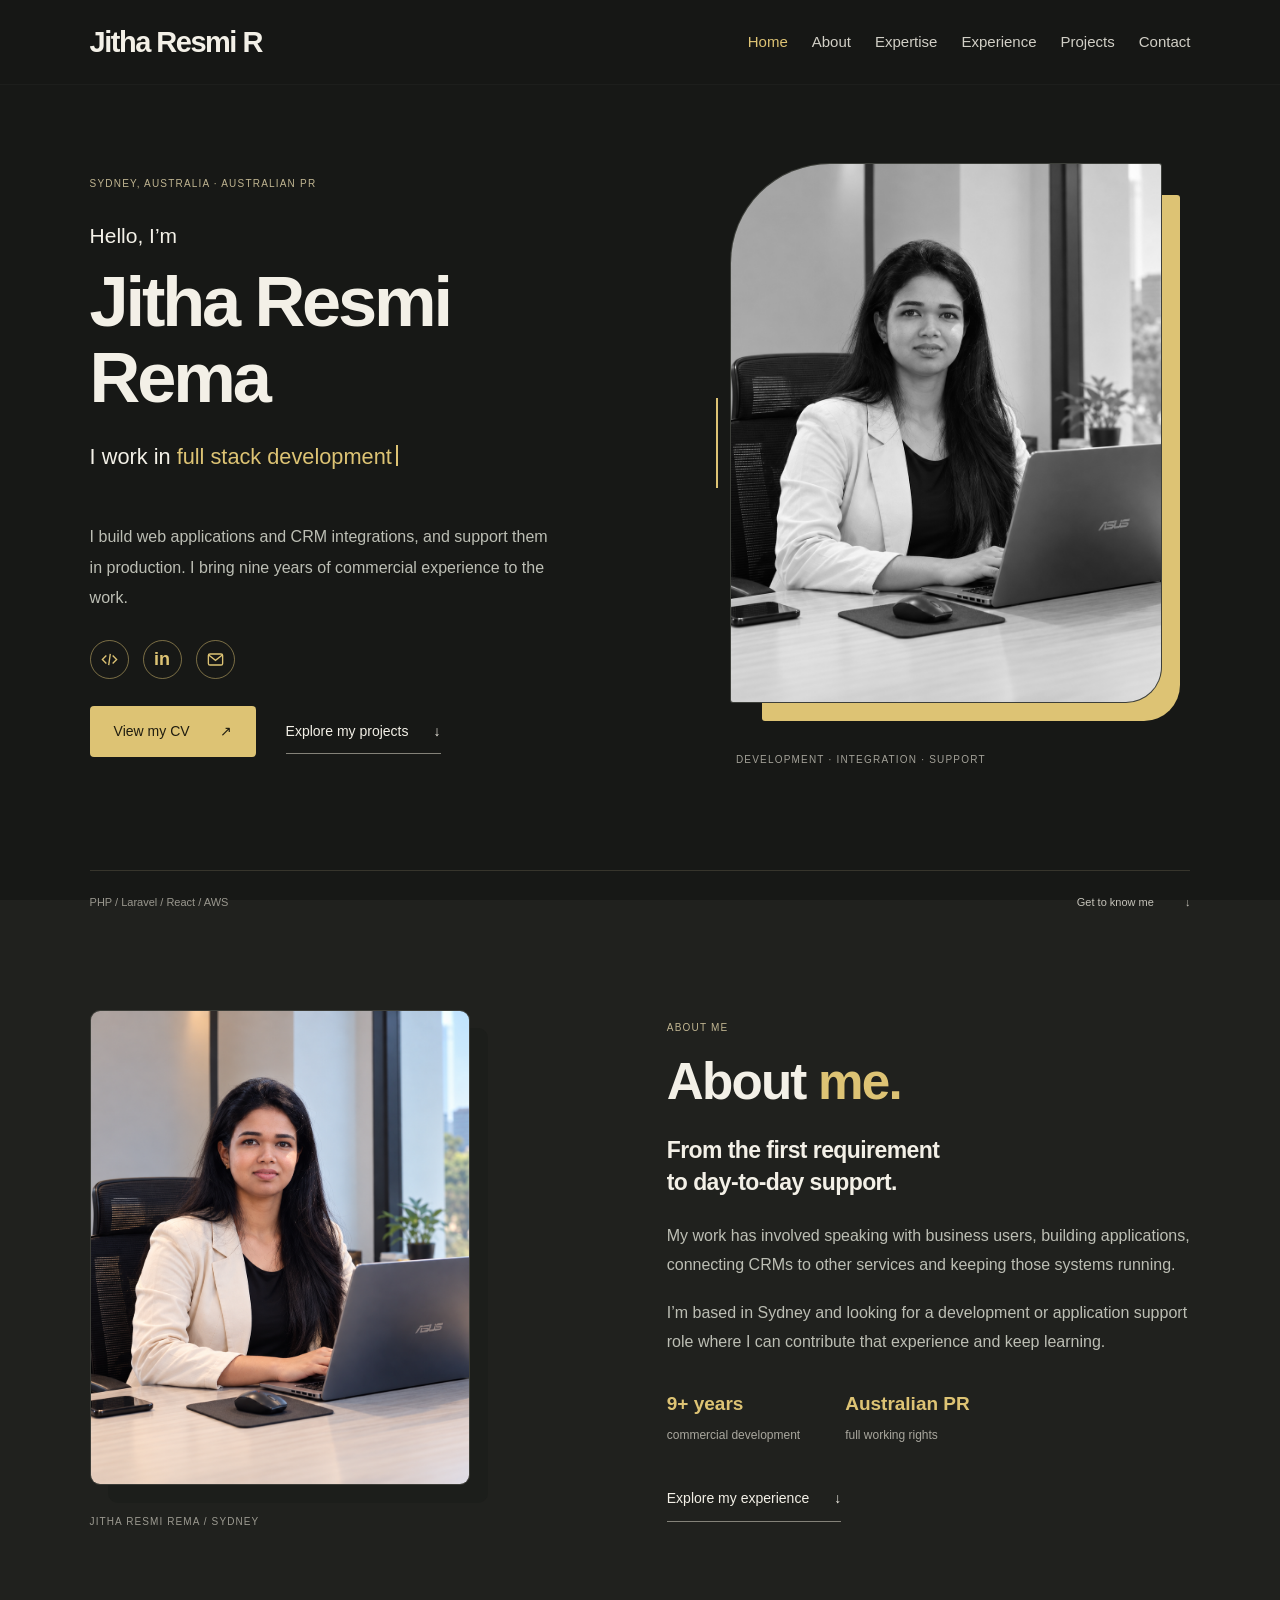
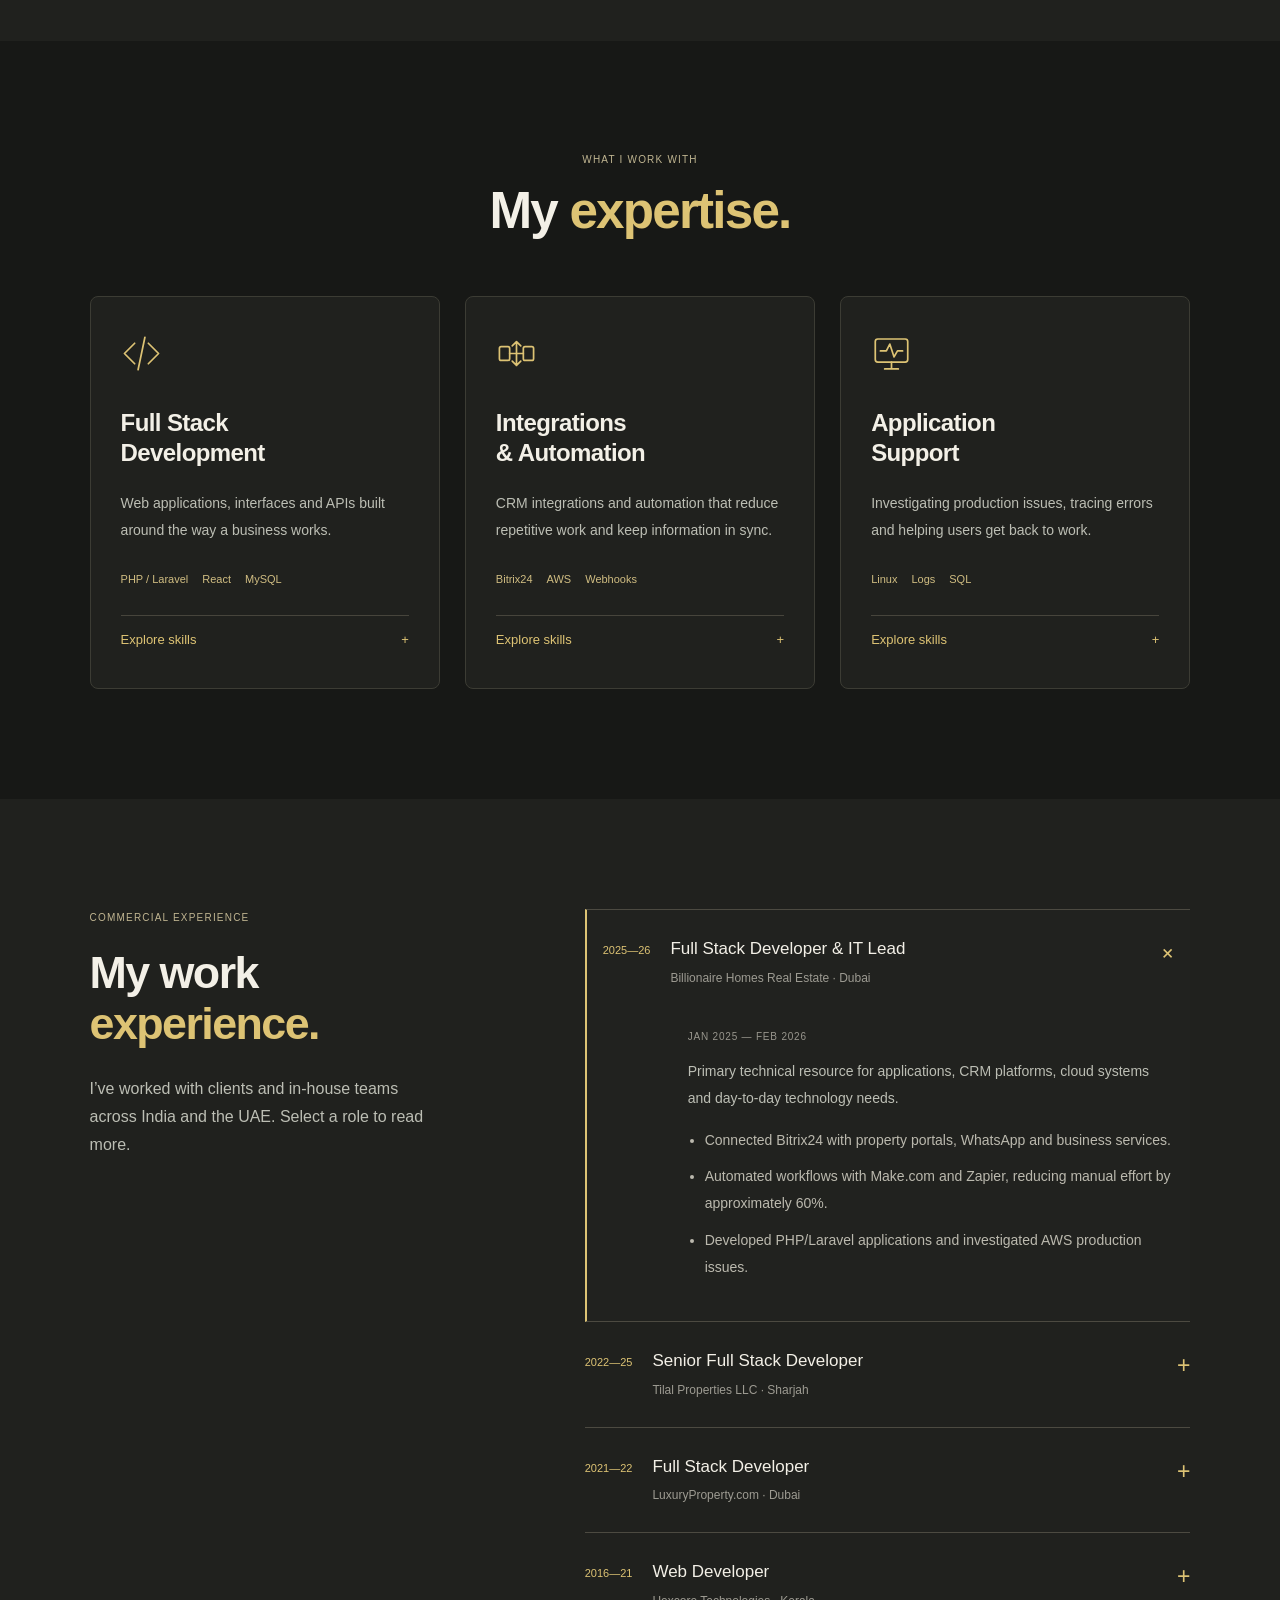
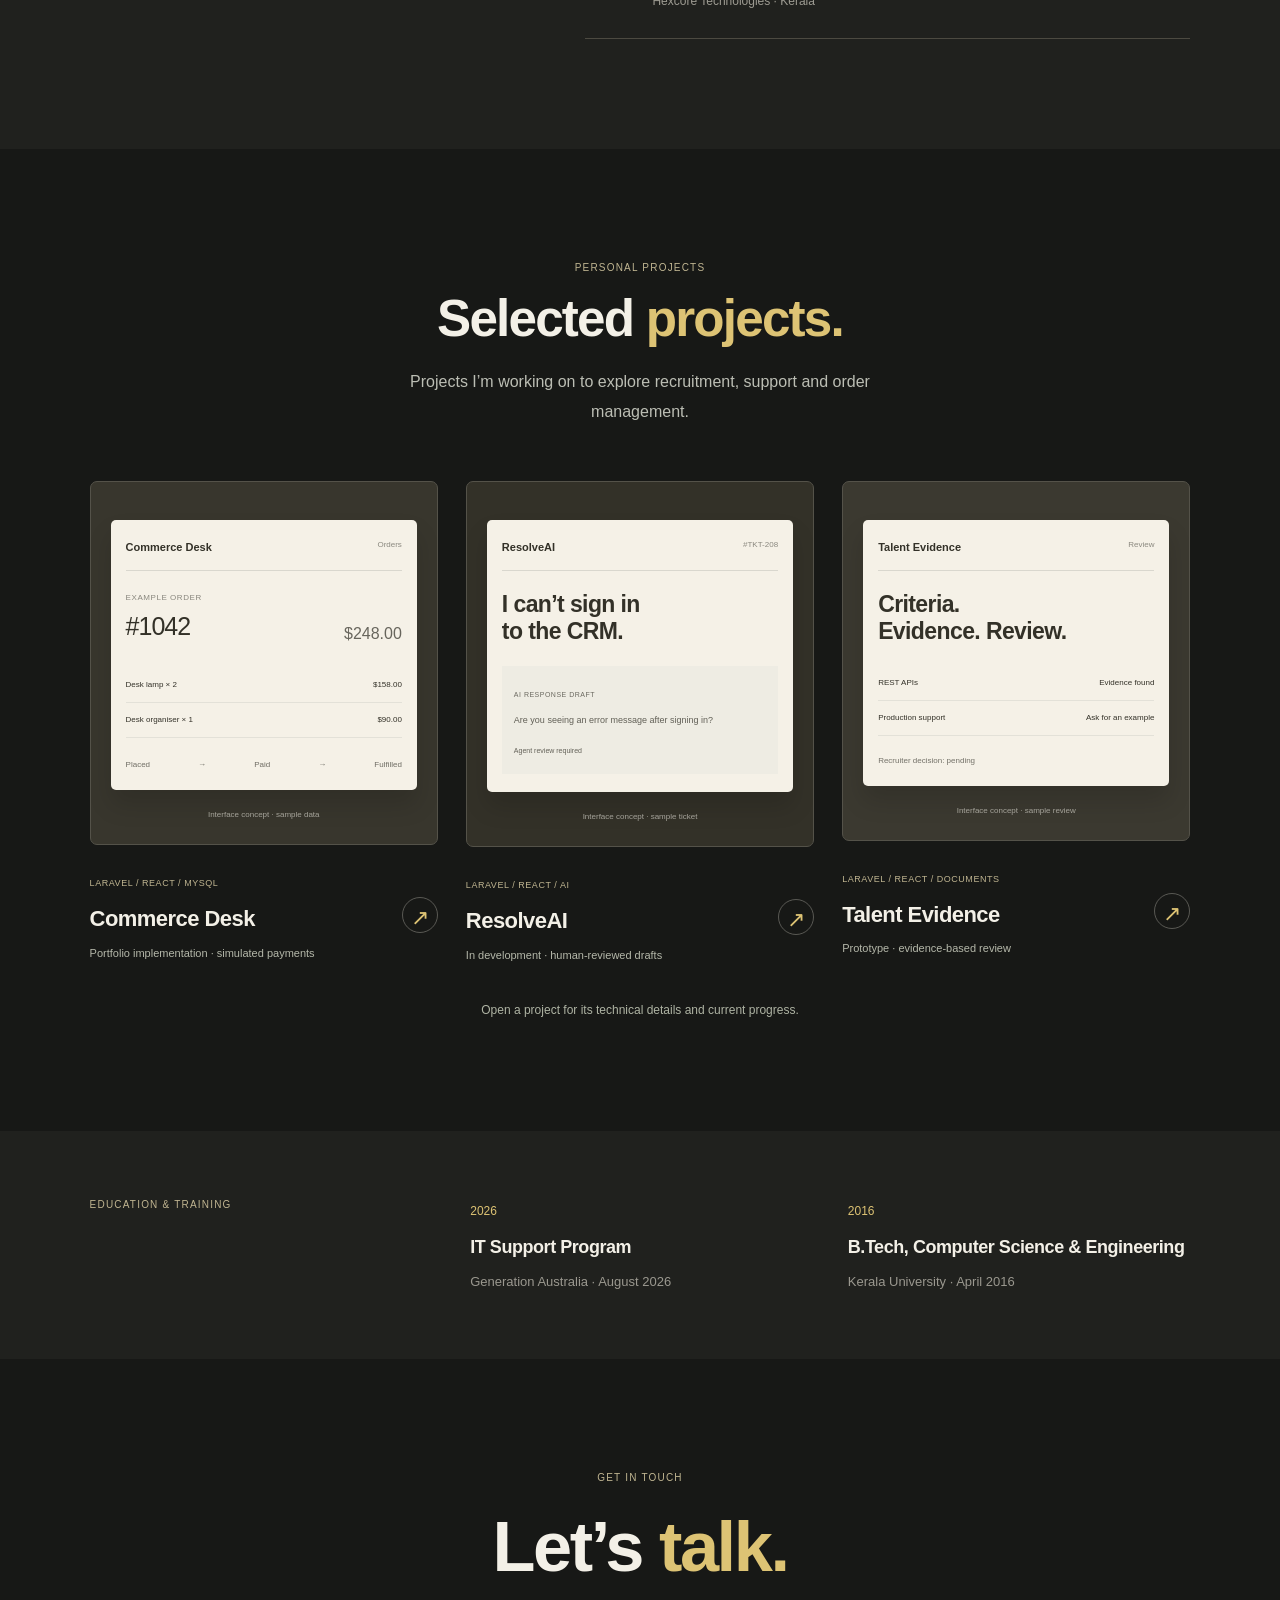
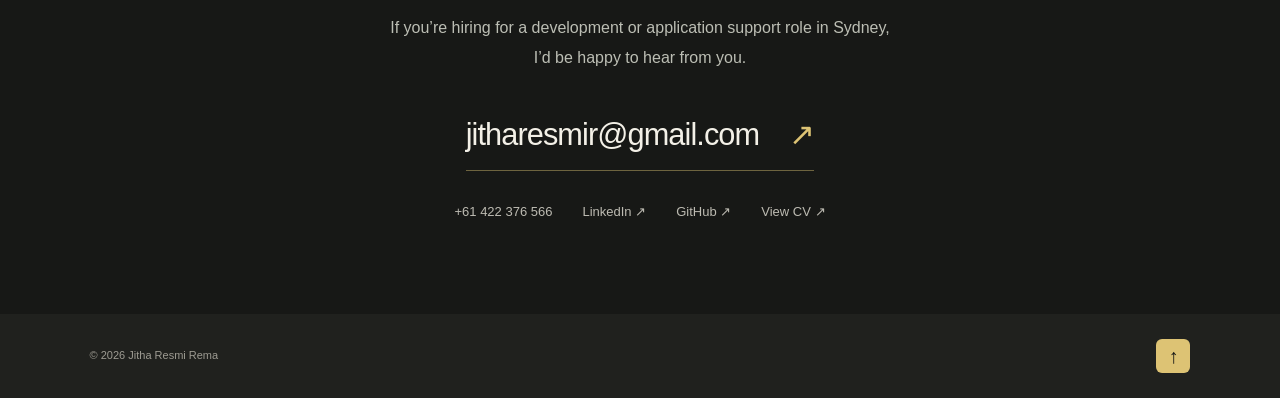
==== commit 387ef0d2: "Add files via upload v2" ====
--- a/index.html
+++ b/index.html
@@ -1,1004 +1,349 @@
-<!DOCTYPE html>
-<html lang="en">
+<!doctype html>
+<html lang="en-AU">
+
 <head>
-<meta charset="UTF-8">
-<meta name="viewport" content="width=device-width, initial-scale=1.0">
-<title>Jitha Resmi Rema — Full Stack PHP Developer</title>
-<link rel="preconnect" href="https://fonts.googleapis.com">
-<link rel="preconnect" href="https://fonts.gstatic.com" crossorigin>
-<link href="https://fonts.googleapis.com/css2?family=Fraunces:opsz,wght@9..144,300;9..144,500;9..144,600;9..144,700;9..144,900&family=Inter:wght@400;500;600;700&family=JetBrains+Mono:wght@400;500;600&display=swap" rel="stylesheet">
-<style>
-  :root{
-    --paper:#ffffff;
-    --paper-alt:#f1f5f3;
-    --ink:#0f1a16;
-    --slate:#5b6b64;
-    --signal:#0d6e5c;
-    --signal-dim:#e0f0ea;
-    --spark:#c8952e;
-    --spark-dim:#faf0d9;
-    --mint:#0d6e5c;
-    --grid-line:#e0e6e2;
-    --radius:14px;
-    --maxw:1120px;
-  }
-
-  *{box-sizing:border-box;}
-  html{scroll-behavior:smooth;}
-  body{
-    margin:0;
-    background:var(--paper);
-    color:var(--ink);
-    font-family:'Inter',sans-serif;
-    -webkit-font-smoothing:antialiased;
-    overflow-x:hidden;
-  }
-  ::selection{background:var(--signal);color:#fff;}
-
-  h1,h2,h3{
-    font-family:'Fraunces',serif;
-    font-weight:600;
-    margin:0;
-    letter-spacing:-0.01em;
-  }
-
-  .mono{
-    font-family:'JetBrains Mono',monospace;
-  }
-
-  a{color:inherit;text-decoration:none;}
-
-  .container{
-    max-width:var(--maxw);
-    margin:0 auto;
-    padding:0 32px;
-  }
-
-  .eyebrow{
-    font-family:'JetBrains Mono',monospace;
-    font-size:12.5px;
-    letter-spacing:0.04em;
-    color:var(--signal);
-    display:inline-flex;
-    align-items:center;
-    gap:8px;
-    margin-bottom:18px;
-    text-transform:none;
-  }
-  .eyebrow .method{
-    background:var(--ink);
-    color:#fff;
-    padding:2px 7px;
-    border-radius:4px;
-    font-weight:600;
-    font-size:11px;
-  }
-
-  .divider{
-    border:none;
-    border-top:1px solid var(--grid-line);
-    margin:0;
-  }
-
-  /* ---------- NAV ---------- */
-  header.nav{
-    position:sticky;
-    top:0;
-    z-index:100;
-    background:rgba(255,255,255,0.82);
-    backdrop-filter:blur(10px);
-    -webkit-backdrop-filter:blur(10px);
-    border-bottom:1px solid var(--grid-line);
-  }
-  .nav-inner{
-    max-width:var(--maxw);
-    margin:0 auto;
-    padding:16px 32px;
-    display:flex;
-    align-items:center;
-    justify-content:space-between;
-  }
-  .nav-mark{
-    font-family:'Fraunces',serif;
-    font-weight:700;
-    font-size:19px;
-    display:flex;
-    align-items:center;
-    gap:10px;
-  }
-  .nav-mark .dot{
-    width:9px;height:9px;border-radius:50%;
-    background:var(--mint);
-    box-shadow:0 0 0 4px var(--paper-alt);
-    animation:pulse 2.4s ease-in-out infinite;
-  }
-  @keyframes pulse{
-    0%,100%{transform:scale(1);opacity:1;}
-    50%{transform:scale(1.35);opacity:0.6;}
-  }
-  nav.links{
-    display:flex;
-    gap:28px;
-    font-family:'JetBrains Mono',monospace;
-    font-size:13px;
-  }
-  nav.links a{
-    color:var(--slate);
-    position:relative;
-    padding:4px 0;
-    transition:color .2s ease;
-  }
-  nav.links a:hover, nav.links a.active{color:var(--ink);}
-  nav.links a::after{
-    content:'';
-    position:absolute;
-    left:0;bottom:-2px;
-    width:0%;
-    height:2px;
-    background:var(--signal);
-    transition:width .25s ease;
-  }
-  nav.links a:hover::after, nav.links a.active::after{width:100%;}
-  .nav-cta{
-    font-family:'JetBrains Mono',monospace;
-    font-size:12.5px;
-    font-weight:600;
-    background:var(--ink);
-    color:#fff;
-    padding:9px 16px;
-    border-radius:8px;
-    transition:transform .2s ease, background .2s ease;
-    white-space:nowrap;
-  }
-  .nav-cta:hover{background:var(--signal); transform:translateY(-2px);}
-  .nav-toggle{display:none;}
-
-  /* ---------- HERO ---------- */
-  .hero{
-    padding:96px 0 80px;
-    position:relative;
-  }
-  .hero-grid{
-    display:grid;
-    grid-template-columns:1.15fr 0.85fr;
-    gap:56px;
-    align-items:center;
-  }
-  .hero h1{
-    font-size:clamp(40px,6vw,74px);
-    line-height:0.98;
-    font-weight:700;
-  }
-  .hero h1 .accent{color:var(--signal); font-style:italic; font-weight:600;}
-  .hero-role{
-    font-family:'JetBrains Mono',monospace;
-    font-size:15px;
-    color:var(--slate);
-    margin-top:22px;
-    line-height:1.7;
-  }
-  .hero-role b{color:var(--ink);font-weight:600;}
-  .hero-desc{
-    margin-top:20px;
-    font-size:16.5px;
-    line-height:1.7;
-    color:var(--slate);
-    max-width:520px;
-  }
-  .hero-actions{
-    display:flex;
-    gap:14px;
-    margin-top:34px;
-    flex-wrap:wrap;
-  }
-  .btn{
-    font-family:'JetBrains Mono',monospace;
-    font-size:13.5px;
-    font-weight:600;
-    padding:13px 22px;
-    border-radius:9px;
-    display:inline-flex;
-    align-items:center;
-    gap:8px;
-    transition:transform .2s ease, box-shadow .2s ease, background .2s ease;
-    border:1.5px solid transparent;
-  }
-  .btn-primary{background:var(--signal); color:#fff;}
-  .btn-primary:hover{transform:translateY(-3px); box-shadow:0 10px 24px -8px rgba(54,84,255,0.55);}
-  .btn-ghost{border-color:var(--ink); color:var(--ink);}
-  .btn-ghost:hover{background:var(--ink); color:#fff; transform:translateY(-3px);}
-
-  /* JSON response card — signature element */
-  .json-card{
-    background:var(--ink);
-    border-radius:16px;
-    padding:26px 26px 22px;
-    box-shadow:0 30px 60px -20px rgba(16,18,27,0.35);
-    position:relative;
-    transform:perspective(900px) rotateY(-6deg) rotateX(3deg);
-    transition:transform .4s ease;
-  }
-  .json-card:hover{transform:perspective(900px) rotateY(-2deg) rotateX(1deg);}
-  .json-card .bar{
-    display:flex;
-    gap:6px;
-    margin-bottom:16px;
-  }
-  .json-card .bar span{width:10px;height:10px;border-radius:50%;}
-  .json-card .bar span:nth-child(1){background:#ff5f56;}
-  .json-card .bar span:nth-child(2){background:#ffbd2e;}
-  .json-card .bar span:nth-child(3){background:#27c93f;}
-  .json-card pre{
-    margin:0;
-    font-family:'JetBrains Mono',monospace;
-    font-size:13.2px;
-    line-height:1.85;
-    color:#c7cbe0;
-    white-space:pre-wrap;
-    min-height:230px;
-  }
-  .json-card .key{color:#e2c27a;}
-  .json-card .str{color:#7fd9be;}
-  .json-card .num{color:#e2c27a;}
-  .json-card .status-line{
-    margin-top:14px;
-    padding-top:14px;
-    border-top:1px dashed #2a3530;
-    display:flex;
-    align-items:center;
-    gap:8px;
-    font-family:'JetBrains Mono',monospace;
-    font-size:12px;
-    color:#7fd9be;
-  }
-  .cursor-blink{
-    display:inline-block;
-    width:7px;height:15px;
-    background:#e2c27a;
-    margin-left:2px;
-    animation:blink 1s step-end infinite;
-    vertical-align:middle;
-  }
-  @keyframes blink{50%{opacity:0;}}
-
-  /* ---------- STATS ---------- */
-  .stats{
-    border-top:1px solid var(--grid-line);
-    border-bottom:1px solid var(--grid-line);
-    padding:44px 0;
-    background:var(--paper-alt);
-  }
-  .stats-grid{
-    display:grid;
-    grid-template-columns:repeat(4,1fr);
-    gap:20px;
-  }
-  .stat{
-    text-align:left;
-    border-left:2px solid var(--grid-line);
-    padding-left:18px;
-  }
-  .stat .num{
-    font-family:'Fraunces',serif;
-    font-size:40px;
-    font-weight:700;
-    color:var(--ink);
-    display:block;
-  }
-  .stat .label{
-    font-family:'JetBrains Mono',monospace;
-    font-size:12px;
-    color:var(--slate);
-    margin-top:6px;
-    display:block;
-    line-height:1.5;
-  }
-
-  /* ---------- SECTION SHELL ---------- */
-  section{padding:96px 0;}
-  .sec-head{
-    display:flex;
-    justify-content:space-between;
-    align-items:flex-end;
-    margin-bottom:52px;
-    gap:24px;
-    flex-wrap:wrap;
-  }
-  .sec-head h2{font-size:clamp(28px,4vw,42px);}
-  .sec-note{
-    font-family:'JetBrains Mono',monospace;
-    font-size:12.5px;
-    color:var(--slate);
-    max-width:280px;
-    line-height:1.6;
-    text-align:right;
-  }
-
-  .reveal{
-    opacity:0;
-    transform:translateY(28px);
-    transition:opacity .7s ease, transform .7s ease;
-  }
-  .reveal.in-view{opacity:1; transform:translateY(0);}
-
-  /* ---------- EXPERIENCE ---------- */
-  .timeline{
-    display:flex;
-    flex-direction:column;
-    gap:0;
-  }
-  .job{
-    display:grid;
-    grid-template-columns:200px 1fr;
-    gap:36px;
-    padding:40px 0;
-    border-top:1px solid var(--grid-line);
-  }
-  .job:last-child{border-bottom:1px solid var(--grid-line);}
-  .job-date{
-    font-family:'JetBrains Mono',monospace;
-    font-size:12.5px;
-    color:var(--slate);
-    line-height:1.7;
-    padding-top:4px;
-  }
-  .job-date .loc{
-    display:block;
-    margin-top:6px;
-    color:var(--spark);
-    font-weight:600;
-  }
-  .tilt-card{
-    background:var(--paper);
-    border:1px solid var(--grid-line);
-    border-radius:var(--radius);
-    padding:28px 30px;
-    transition:transform .15s ease, box-shadow .3s ease, border-color .3s ease;
-    will-change:transform;
-  }
-  .tilt-card:hover{
-    box-shadow:0 24px 48px -18px rgba(16,18,27,0.18);
-    border-color:transparent;
-  }
-  .job-title{
-    display:flex;
-    justify-content:space-between;
-    align-items:baseline;
-    flex-wrap:wrap;
-    gap:8px;
-    margin-bottom:6px;
-  }
-  .job-title h3{font-size:22px; font-weight:600;}
-  .job-title .company{
-    font-family:'JetBrains Mono',monospace;
-    font-size:12.5px;
-    color:var(--signal);
-    font-weight:600;
-  }
-  .job ul{
-    margin:16px 0 0;
-    padding-left:18px;
-    color:var(--slate);
-    font-size:14.5px;
-    line-height:1.75;
-  }
-  .job ul li{margin-bottom:6px;}
-  .job ul li::marker{color:var(--spark);}
-
-  /* ---------- PROJECTS ---------- */
-  .proj-grid{
-    display:grid;
-    grid-template-columns:repeat(2,1fr);
-    gap:22px;
-  }
-  .proj-card{
-    background:var(--paper);
-    border:1px solid var(--grid-line);
-    border-radius:var(--radius);
-    padding:30px;
-    position:relative;
-    overflow:hidden;
-    transition:transform .15s ease, box-shadow .3s ease;
-    will-change:transform;
-  }
-  .proj-card::before{
-    content:'';
-    position:absolute;
-    top:0;left:0;right:0;
-    height:4px;
-    background:linear-gradient(90deg,var(--signal),var(--spark));
-    transform:scaleX(0);
-    transform-origin:left;
-    transition:transform .35s ease;
-  }
-  .proj-card:hover::before{transform:scaleX(1);}
-  .proj-card:hover{
-    box-shadow:0 26px 50px -18px rgba(16,18,27,0.2);
-  }
-  .proj-num{
-    font-family:'JetBrains Mono',monospace;
-    font-size:12px;
-    color:var(--slate);
-  }
-  .proj-card h3{
-    font-size:21px;
-    margin-top:10px;
-    margin-bottom:10px;
-    font-weight:600;
-  }
-  .proj-card p{
-    font-size:14.5px;
-    color:var(--slate);
-    line-height:1.7;
-    margin:0 0 16px;
-  }
-  .tags{
-    display:flex;
-    flex-wrap:wrap;
-    gap:8px;
-  }
-  .tag{
-    font-family:'JetBrains Mono',monospace;
-    font-size:11px;
-    padding:5px 10px;
-    border-radius:6px;
-    background:var(--signal-dim);
-    color:var(--signal);
-    font-weight:600;
-  }
-  .tag.spark{background:var(--spark-dim); color:var(--spark);}
-
-  /* ---------- SKILLS ---------- */
-  .skills-grid{
-    display:grid;
-    grid-template-columns:repeat(3,1fr);
-    gap:28px 32px;
-  }
-  .skill-group{
-    border-top:2px solid var(--ink);
-    padding-top:16px;
-  }
-  .skill-group h4{
-    font-family:'JetBrains Mono',monospace;
-    font-size:12px;
-    text-transform:uppercase;
-    letter-spacing:0.04em;
-    color:var(--slate);
-    margin-bottom:14px;
-    font-weight:600;
-  }
-  .skill-chip-row{
-    display:flex;
-    flex-wrap:wrap;
-    gap:8px;
-  }
-  .skill-chip{
-    font-size:13.5px;
-    padding:7px 13px;
-    border:1px solid var(--grid-line);
-    border-radius:20px;
-    transition:all .2s ease;
-    cursor:default;
-  }
-  .skill-chip:hover{
-    background:var(--ink);
-    color:#fff;
-    border-color:var(--ink);
-    transform:translateY(-2px);
-  }
-
-  /* ---------- EDUCATION ---------- */
-  .edu-card{
-    display:grid;
-    grid-template-columns:auto 1fr auto;
-    gap:28px;
-    align-items:center;
-    background:var(--paper-alt);
-    border-radius:var(--radius);
-    padding:34px 36px;
-  }
-  .edu-icon{
-    font-family:'Fraunces',serif;
-    font-size:36px;
-    font-weight:700;
-    color:var(--signal);
-  }
-  .edu-card h3{font-size:20px;}
-  .edu-card .school{
-    font-family:'JetBrains Mono',monospace;
-    font-size:13px;
-    color:var(--slate);
-    margin-top:6px;
-  }
-  .edu-year{
-    font-family:'JetBrains Mono',monospace;
-    font-size:13px;
-    color:var(--spark);
-    font-weight:600;
-    white-space:nowrap;
-  }
-
-  /* ---------- CONTACT / FOOTER ---------- */
-  footer{
-    background:var(--ink);
-    color:#fff;
-    padding:96px 0 40px;
-    margin-top:40px;
-  }
-  footer .container{max-width:var(--maxw);}
-  footer h2{
-    font-size:clamp(32px,6vw,64px);
-    color:#fff;
-    line-height:1.05;
-  }
-  footer h2 .accent{color:var(--spark); font-style:italic; font-weight:500;}
-  footer .sub{
-    font-family:'JetBrains Mono',monospace;
-    color:#9297b3;
-    margin-top:20px;
-    font-size:14px;
-    max-width:460px;
-    line-height:1.7;
-  }
-  .foot-actions{
-    margin-top:34px;
-    display:flex;
-    gap:16px;
-    flex-wrap:wrap;
-  }
-  .foot-links{
-    margin-top:70px;
-    display:flex;
-    justify-content:space-between;
-    align-items:center;
-    flex-wrap:wrap;
-    gap:16px;
-    padding-top:28px;
-    border-top:1px solid #2a2d3d;
-    font-family:'JetBrains Mono',monospace;
-    font-size:12.5px;
-    color:#7d8199;
-  }
-  .foot-links a{color:#c9cce0; transition:color .2s ease;}
-  .foot-links a:hover{color:var(--spark);}
-  .foot-nav{display:flex; gap:20px;}
-
-  /* ---------- RESPONSIVE ---------- */
-  @media (max-width: 860px){
-    .hero-grid{grid-template-columns:1fr; gap:44px;}
-    .json-card{transform:none;}
-    .stats-grid{grid-template-columns:repeat(2,1fr); row-gap:28px;}
-    .job{grid-template-columns:1fr; gap:14px;}
-    .proj-grid{grid-template-columns:1fr;}
-    .skills-grid{grid-template-columns:repeat(2,1fr);}
-    nav.links{display:none;}
-    .nav-toggle{display:block; background:none; border:none; cursor:pointer;}
-    .edu-card{grid-template-columns:auto 1fr; }
-    .edu-year{grid-column:1 / -1;}
-  }
-  @media (max-width: 520px){
-    .container{padding:0 20px;}
-    .skills-grid{grid-template-columns:1fr;}
-    .sec-head{align-items:flex-start;}
-    .sec-note{text-align:left;}
-  }
-
-  @media (prefers-reduced-motion: reduce){
-    *{animation:none !important; transition:none !important;}
-    .reveal{opacity:1; transform:none;}
-  }
-</style>
+    <meta charset="utf-8">
+    <meta name="viewport" content="width=device-width,initial-scale=1">
+    <title>Jitha Resmi Rema | Full Stack Developer</title>
+    <meta name="description"
+        content="Sydney-based Full Stack Developer and Application Support professional. Explore Jitha's commercial experience, technical skills and personal projects.">
+    <meta name="theme-color" content="#171816">
+    <link rel="canonical" href="https://jitharesmi.github.io/">
+    <link rel="icon" href="assets/favicon.svg">
+    <link rel="preconnect" href="https://fonts.googleapis.com">
+    <link rel="preconnect" href="https://fonts.gstatic.com" crossorigin>
+    <link
+        href="https://fonts.googleapis.com/css2?family=Inter:wght@400;500;600&amp;family=Manrope:wght@500;600;700&amp;display=swap"
+        rel="stylesheet">
+    <link rel="stylesheet" href="assets/site.css">
+    <script src="assets/data.js" defer></script>
+    <script src="assets/site.js" defer></script>
 </head>
+
 <body>
-
-<header class="nav">
-  <div class="nav-inner">
-    <div class="nav-mark"><span class="dot"></span>JRR</div>
-    <nav class="links" id="navLinks">
-      <a href="#work">Work</a>
-      <a href="#projects">Projects</a>
-      <a href="#skills">Skills</a>
-      <a href="#education">Education</a>
-      <a href="#contact">Contact</a>
-    </nav>
-    <a class="nav-cta" href="mailto:jitharesmir@gmail.com">Say hello →</a>
-  </div>
-</header>
-
-<!-- ---------------- HERO ---------------- -->
-<section class="hero">
-  <div class="container hero-grid">
-    <div>
-      <div class="eyebrow"><span class="method">GET</span> /jitha-resmi-rema</div>
-      <h1>Jitha Resmi<br><span class="accent">Rema.</span></h1>
-      <div class="hero-role">
-        <b>Software Engineer</b> · Full Stack PHP Developer · Backend Developer<br>
-        Sydney, AU — Australian PR
-      </div>
-      <p class="hero-desc">
-        I design and ship the backend systems, APIs and CRM integrations that businesses run on —
-        10+ years turning tangled workflows into reliable, well-architected platforms with
-        PHP, Laravel, React and AWS.
-      </p>
-      <div class="hero-actions">
-        <a class="btn btn-primary" href="#projects">See the work ↓</a>
-        <a class="btn btn-ghost" href="mailto:jitharesmir@gmail.com">jitharesmir@gmail.com</a>
-      </div>
-    </div>
-
-    <div class="json-card" id="jsonCard">
-      <div class="bar"><span></span><span></span><span></span></div>
-      <pre id="jsonText"></pre>
-      <div class="status-line"><span>●</span> 200 OK — currently open to new roles</div>
-    </div>
-  </div>
-</section>
-
-<!-- ---------------- STATS ---------------- -->
-<div class="stats">
-  <div class="container stats-grid">
-    <div class="stat"><span class="num" data-target="10" data-suffix="+">0</span><span class="label">Years building web<br>platforms & APIs</span></div>
-    <div class="stat"><span class="num" data-target="60" data-suffix="+">0</span><span class="label">Client projects<br>delivered</span></div>
-    <div class="stat"><span class="num" data-target="99.9" data-suffix="%" data-decimal="1">0</span><span class="label">Production uptime<br>maintained</span></div>
-    <div class="stat"><span class="num" data-target="4" data-suffix="">0</span><span class="label">Companies led as<br>senior / IT lead</span></div>
-  </div>
-</div>
-
-<!-- ---------------- EXPERIENCE ---------------- -->
-<section id="work">
-  <div class="container">
-    <div class="sec-head reveal">
-      <div>
-        <div class="eyebrow"><span class="method">GET</span> /experience</div>
-        <h2>Where I've built things</h2>
-      </div>
-      <div class="sec-note">Four roles, two countries, one throughline: systems that connect and keep running.</div>
-    </div>
-
-    <div class="timeline">
-
-      <div class="job reveal">
-        <div class="job-date">Jan 2025 — Feb 2026<span class="loc">Dubai, UAE</span></div>
-        <div class="tilt-card">
-          <div class="job-title">
-            <h3>Full Stack Developer & IT Lead</h3>
-            <span class="company mono">Billionaire Homes Real Estate</span>
-          </div>
-          <ul>
-            <li>Designed and maintained enterprise web apps, CRM platforms and marketing sites with PHP, Laravel, React and WordPress.</li>
-            <li>Built custom Bitrix24 CRM integrations connecting WhatsApp, Meta, Google and email to streamline lead management.</li>
-            <li>Automated sales and marketing workflows with Zapier and Make — cutting manual effort by ~60%.</li>
-            <li>Managed AWS-hosted production systems and company-wide IT operations, plus a structured handover to the incoming team.</li>
-          </ul>
-        </div>
-      </div>
-
-      <div class="job reveal">
-        <div class="job-date">Jun 2022 — Jan 2025<span class="loc">Sharjah, UAE</span></div>
-        <div class="tilt-card">
-          <div class="job-title">
-            <h3>Senior Full Stack Developer</h3>
-            <span class="company mono">Tilal Properties LLC</span>
-          </div>
-          <ul>
-            <li>Owned the company's web applications, CRM systems, websites and internal infrastructure end-to-end.</li>
-            <li>Built REST APIs connecting CRM platforms with telephony providers and third-party services.</li>
-            <li>Maintained 99.9% production availability through structured code reviews and standardised deployments.</li>
-            <li>Produced technical and deployment documentation to support ongoing maintenance.</li>
-          </ul>
-        </div>
-      </div>
-
-      <div class="job reveal">
-        <div class="job-date">Oct 2021 — Jun 2022<span class="loc">Dubai, UAE</span></div>
-        <div class="tilt-card">
-          <div class="job-title">
-            <h3>Full Stack Developer</h3>
-            <span class="company mono">LuxuryProperty.com</span>
-          </div>
-          <ul>
-            <li>Designed and built a custom CRM with CodeIgniter, JavaScript and MySQL to replace a legacy system.</li>
-            <li>Optimised backend services and AWS infrastructure (EC2, S3, CloudWatch) for a high-traffic property platform.</li>
-            <li>Investigated defects, resolved production issues and supported ongoing maintenance of business-critical systems.</li>
-          </ul>
-        </div>
-      </div>
-
-      <div class="job reveal">
-        <div class="job-date">Jun 2016 — Oct 2021<span class="loc">Kerala, India</span></div>
-        <div class="tilt-card">
-          <div class="job-title">
-            <h3>Web Developer</h3>
-            <span class="company mono">Hexcore Technologies</span>
-          </div>
-          <ul>
-            <li>Delivered custom web apps, WordPress sites and e-commerce builds for 60+ clients across retail, hospitality and professional services.</li>
-            <li>Built and maintained backend systems including APIs, admin panels and business applications.</li>
-            <li>Progressed into a senior role, mentoring junior developers across multiple client accounts.</li>
-          </ul>
-        </div>
-      </div>
-
-    </div>
-  </div>
-</section>
-
-<!-- ---------------- PROJECTS ---------------- -->
-<section id="projects" style="background:var(--paper-alt);">
-  <div class="container">
-    <div class="sec-head reveal">
-      <div>
-        <div class="eyebrow"><span class="method">POST</span> /projects</div>
-        <h2>Selected work</h2>
-      </div>
-      <div class="sec-note">Real integrations and platforms shipped for real businesses — hover a card.</div>
-    </div>
-
-    <div class="proj-grid">
-
-      <div class="proj-card tilt-card reveal">
-        <span class="proj-num mono">01</span>
-        <h3>Bitrix24 CRM Integration Hub</h3>
-        <p>Connected a real-estate CRM to WhatsApp, Meta, Google and email so every lead lands, routes and follows up automatically.</p>
-        <div class="tags">
-          <span class="tag">Bitrix24</span><span class="tag">PHP</span><span class="tag">Webhooks</span><span class="tag spark">REST APIs</span>
-        </div>
-      </div>
-
-      <div class="proj-card tilt-card reveal">
-        <span class="proj-num mono">02</span>
-        <h3>Sales & Marketing Automation Engine</h3>
-        <p>Zapier and Make workflows that replaced manual lead handling, cutting repetitive work by roughly 60%.</p>
-        <div class="tags">
-          <span class="tag">Zapier</span><span class="tag">Make</span><span class="tag spark">Workflow Design</span>
-        </div>
-      </div>
-
-      <div class="proj-card tilt-card reveal">
-        <span class="proj-num mono">03</span>
-        <h3>Custom CRM Platform Rebuild</h3>
-        <p>Replaced a legacy sales CRM at LuxuryProperty.com from the ground up, redesigning workflows for a large sales team.</p>
-        <div class="tags">
-          <span class="tag">CodeIgniter</span><span class="tag">MySQL</span><span class="tag spark">JavaScript</span>
-        </div>
-      </div>
-
-      <div class="proj-card tilt-card reveal">
-        <span class="proj-num mono">04</span>
-        <h3>High-Availability Property Platform</h3>
-        <p>REST APIs linking CRM to telephony providers, backed by AWS infrastructure holding 99.9% uptime.</p>
-        <div class="tags">
-          <span class="tag">AWS</span><span class="tag">EC2 / S3</span><span class="tag spark">CI/CD</span>
-        </div>
-      </div>
-
-    </div>
-  </div>
-</section>
-
-<!-- ---------------- SKILLS ---------------- -->
-<section id="skills">
-  <div class="container">
-    <div class="sec-head reveal">
-      <div>
-        <div class="eyebrow"><span class="method">GET</span> /skills</div>
-        <h2>Tools of the trade</h2>
-      </div>
-      <div class="sec-note">Everything from raw SQL to shipping AI-assisted code, kept sharp across a decade.</div>
-    </div>
-
-    <div class="skills-grid">
-      <div class="skill-group reveal">
-        <h4>Languages & Frameworks</h4>
-        <div class="skill-chip-row">
-          <span class="skill-chip">PHP</span><span class="skill-chip">Laravel</span><span class="skill-chip">CodeIgniter</span>
-          <span class="skill-chip">JavaScript</span><span class="skill-chip">TypeScript</span><span class="skill-chip">React</span>
-          <span class="skill-chip">HTML5</span><span class="skill-chip">CSS3</span><span class="skill-chip">Python</span>
-        </div>
-      </div>
-      <div class="skill-group reveal">
-        <h4>Backend & APIs</h4>
-        <div class="skill-chip-row">
-          <span class="skill-chip">REST API Design</span><span class="skill-chip">Third-Party APIs</span>
-          <span class="skill-chip">Webhooks</span><span class="skill-chip">Telephony Integrations</span>
-        </div>
-      </div>
-      <div class="skill-group reveal">
-        <h4>Databases</h4>
-        <div class="skill-chip-row">
-          <span class="skill-chip">MySQL</span><span class="skill-chip">Redis</span>
-          <span class="skill-chip">Database Design</span><span class="skill-chip">Query Optimisation</span>
-        </div>
-      </div>
-      <div class="skill-group reveal">
-        <h4>Cloud & DevOps</h4>
-        <div class="skill-chip-row">
-          <span class="skill-chip">AWS EC2</span><span class="skill-chip">S3</span><span class="skill-chip">CloudWatch</span>
-          <span class="skill-chip">Git</span><span class="skill-chip">CI/CD</span><span class="skill-chip">Docker</span><span class="skill-chip">Linux</span>
-        </div>
-      </div>
-      <div class="skill-group reveal">
-        <h4>CMS & E-commerce</h4>
-        <div class="skill-chip-row">
-          <span class="skill-chip">WordPress</span><span class="skill-chip">Drupal</span>
-          <span class="skill-chip">Shopify</span><span class="skill-chip">OpenCart</span>
-        </div>
-      </div>
-      <div class="skill-group reveal">
-        <h4>Security, Testing & Leadership</h4>
-        <div class="skill-chip-row">
-          <span class="skill-chip">Secure Coding</span><span class="skill-chip">PHPUnit</span><span class="skill-chip">Code Reviews</span>
-          <span class="skill-chip">System Architecture</span><span class="skill-chip">Agile/Scrum</span><span class="skill-chip">Mentoring</span>
-        </div>
-      </div>
-      <div class="skill-group reveal" style="grid-column: 1 / -1;">
-        <h4>AI-Assisted Development</h4>
-        <div class="skill-chip-row">
-          <span class="skill-chip">Claude Code</span><span class="skill-chip">GitHub Copilot</span>
-          <span class="skill-chip">Gemini CLI</span><span class="skill-chip">Prompt Engineering</span>
-          <span class="skill-chip">Critical Review of AI-Generated Code</span>
-        </div>
-      </div>
-    </div>
-  </div>
-</section>
-
-<!-- ---------------- EDUCATION ---------------- -->
-<section id="education">
-  <div class="container">
-    <div class="sec-head reveal">
-      <div>
-        <div class="eyebrow"><span class="method">GET</span> /education</div>
-        <h2>Foundations</h2>
-      </div>
-    </div>
-
-    <div class="edu-card reveal">
-      <div class="edu-icon">B.Tech</div>
-      <div>
-        <h3>Bachelor of Technology — Computer Science & Engineering</h3>
-        <div class="school mono">Kerala University, India</div>
-      </div>
-      <div class="edu-year mono">Graduated 04/2016</div>
-    </div>
-  </div>
-</section>
-
-<!-- ---------------- CONTACT ---------------- -->
-<footer id="contact">
-  <div class="container">
-    <div class="eyebrow" style="color:var(--spark);"><span class="method" style="background:#fff;color:var(--ink);">POST</span> /contact</div>
-    <h2>Let's build the<br><span class="accent">next system</span> together.</h2>
-    <p class="sub">Open to full-stack, backend and CRM/API integration roles in Sydney and remote. I reply within a day.</p>
-    <div class="foot-actions">
-      <a class="btn btn-primary" href="mailto:jitharesmir@gmail.com">Email me</a>
-      <a class="btn btn-ghost" style="border-color:#3d4159;" href="tel:+61422376566">+61 422 376 566</a>
-    </div>
-
-    <div class="foot-links">
-      <span>© 2026 Jitha Resmi Rema · Sydney, AU</span>
-      <div class="foot-nav">
-        <a href="https://linkedin.com/in/jitharesmir" target="_blank" rel="noopener">LinkedIn</a>
-        <a href="mailto:jitharesmir@gmail.com">Email</a>
-        <a href="#work">Back to work ↑</a>
-      </div>
-    </div>
-  </div>
-</footer>
-
-<script>
-  // ---- Mobile nav (simple show/hide fallback via prompt-free toggle) ----
-  // Kept minimal: links collapse via CSS on small screens; header stays usable through scroll.
-
-  // ---- Active nav link on scroll ----
-  const sections = document.querySelectorAll('section[id], footer[id]');
-  const navLinks = document.querySelectorAll('nav.links a');
-  const onScroll = () => {
-    let current = '';
-    sections.forEach(sec => {
-      const rect = sec.getBoundingClientRect();
-      if(rect.top <= 120 && rect.bottom >= 120) current = sec.id;
-    });
-    navLinks.forEach(l => {
-      l.classList.toggle('active', l.getAttribute('href') === '#' + current);
-    });
-  };
-  window.addEventListener('scroll', onScroll);
-
-  // ---- Scroll reveal ----
-  const revealEls = document.querySelectorAll('.reveal');
-  const io = new IntersectionObserver((entries) => {
-    entries.forEach(e => {
-      if(e.isIntersecting){
-        e.target.classList.add('in-view');
-        io.unobserve(e.target);
-      }
-    });
-  }, { threshold: 0.12 });
-  revealEls.forEach(el => io.observe(el));
-
-  // ---- Animated counters ----
-  const counters = document.querySelectorAll('.stat .num');
-  const countIO = new IntersectionObserver((entries) => {
-    entries.forEach(entry => {
-      if(!entry.isIntersecting) return;
-      const el = entry.target;
-      const target = parseFloat(el.dataset.target);
-      const suffix = el.dataset.suffix || '';
-      const decimals = parseInt(el.dataset.decimal || '0');
-      let start = 0;
-      const duration = 1400;
-      const startTime = performance.now();
-      function tick(now){
-        const p = Math.min((now - startTime) / duration, 1);
-        const eased = 1 - Math.pow(1 - p, 3);
-        const val = target * eased;
-        el.textContent = val.toFixed(decimals) + suffix;
-        if(p < 1) requestAnimationFrame(tick);
-        else el.textContent = target.toFixed(decimals) + suffix;
-      }
-      requestAnimationFrame(tick);
-      countIO.unobserve(el);
-    });
-  }, { threshold: 0.4 });
-  counters.forEach(c => countIO.observe(c));
-
-  // ---- Tilt effect on cards ----
-  const tiltCards = document.querySelectorAll('.tilt-card');
-  const isTouch = window.matchMedia('(hover: none)').matches;
-  const reduceMotion = window.matchMedia('(prefers-reduced-motion: reduce)').matches;
-  if(!isTouch && !reduceMotion){
-    tiltCards.forEach(card => {
-      card.addEventListener('mousemove', (e) => {
-        const r = card.getBoundingClientRect();
-        const x = (e.clientX - r.left) / r.width - 0.5;
-        const y = (e.clientY - r.top) / r.height - 0.5;
-        card.style.transform = `perspective(800px) rotateY(${x * 6}deg) rotateX(${-y * 6}deg) translateY(-4px)`;
-      });
-      card.addEventListener('mouseleave', () => {
-        card.style.transform = 'perspective(800px) rotateY(0) rotateX(0) translateY(0)';
-      });
-    });
-  }
-
-  // ---- Typing JSON hero card ----
-  const jsonLines = [
-    ['{', ''],
-    ['  "name":', ' <span class="str">"Jitha Resmi Rema"</span>,'],
-    ['  "role":', ' <span class="str">"Full Stack PHP Developer"</span>,'],
-    ['  "location":', ' <span class="str">"Sydney, AU"</span>,'],
-    ['  "experience_years":', ' <span class="num">10</span>,'],
-    ['  "stack":', ' <span class="str">"PHP · Laravel · React · AWS"</span>,'],
-    ['  "status":', ' <span class="str">"available"</span>'],
-    ['}', '']
-  ];
-  const jsonEl = document.getElementById('jsonText');
-  function typeJSON(){
-    let html = '';
-    let li = 0;
-    jsonEl.innerHTML = '';
-    function nextLine(){
-      if(li >= jsonLines.length){
-        jsonEl.innerHTML = html + '<span class="cursor-blink"></span>';
-        return;
-      }
-      const [key, val] = jsonLines[li];
-      const full = `<span class="key">${key}</span>${val}`;
-      html += full + '\n';
-      jsonEl.innerHTML = html + '<span class="cursor-blink"></span>';
-      li++;
-      setTimeout(nextLine, 160);
-    }
-    nextLine();
-  }
-  if(reduceMotion){
-    let html = '';
-    jsonLines.forEach(([k,v]) => html += `<span class="key">${k}</span>${v}\n`);
-    jsonEl.innerHTML = html;
-  } else {
-    setTimeout(typeJSON, 500);
-  }
-</script>
-
+    <a href="#main" class="skip">Skip to content</a>
+    <div class="reading" aria-hidden="true"></div>
+    <header class="header"><a class="brand" href="#home">Jitha Resmi R</a><button class="menu-toggle"
+            aria-label="Open navigation" aria-expanded="false" aria-controls="navigation">Menu <span
+                aria-hidden="true">☰</span></button>
+        <nav id="navigation" aria-label="Main navigation"><a href="#home" class="active">Home</a><a
+                href="#about">About</a><a href="#expertise">Expertise</a><a href="#experience">Experience</a><a
+                href="#work">Projects</a><a href="#contact">Contact</a></nav>
+        <!-- <button class="motion"></button> -->
+    </header>
+    <main id="main">
+        <section id="home" class="hero section">
+            <div class="hero-copy">
+                <p class="eyebrow">SYDNEY, AUSTRALIA · AUSTRALIAN PR</p>
+                <p class="hello">Hello, I’m</p>
+                <h1>Jitha Resmi Rema</h1>
+                <p class="role">I work in <span id="typed-role" aria-hidden="true">full stack development</span><span
+                        class="caret" aria-hidden="true"></span><span class="sr-only">full stack development,
+                        application support and CRM integrations.</span></p>
+                <p class="intro">I build web applications and CRM integrations, and support them in production. I bring
+                    nine years of commercial experience to the work.</p>
+                <div class="socials"><a href="https://github.com/JITHARESMI" target="_blank" rel="noopener noreferrer"
+                        aria-label="GitHub"><svg viewBox="0 0 24 24" aria-hidden="true">
+                            <path d="m8 7-5 5 5 5m8-10 5 5-5 5m-3-12-2 14" />
+                        </svg></a><a href="https://www.linkedin.com/in/jitharesmir" target="_blank"
+                        rel="noopener noreferrer" aria-label="LinkedIn"><span aria-hidden="true">in</span></a><a
+                        href="mailto:jitharesmir@gmail.com" aria-label="Email Jitha"><svg viewBox="0 0 24 24"
+                            aria-hidden="true">
+                            <rect x="3" y="5" width="18" height="14" rx="2" />
+                            <path d="m3 6 9 7 9-7" />
+                        </svg></a></div>
+                <div class="actions"><a class="button" href="cv.html">View my CV <span>↗</span></a><a class="text-link"
+                        href="#work">Explore my projects <span>↓</span></a></div>
+            </div>
+            <figure class="hero-portrait">
+                <div class="portrait-mount">
+                    <div class="portrait-frame"><img src="assets/jitha-portrait.png" width="1254" height="1254"
+                            alt="Jitha Resmi Rema seated at her office desk" fetchpriority="high"></div>
+                </div>
+                <figcaption>DEVELOPMENT · INTEGRATION · SUPPORT</figcaption>
+            </figure>
+            <div class="hero-foot"><span>PHP / Laravel / React / AWS</span><a href="#about">Get to know me
+                    <span>↓</span></a></div>
+        </section>
+
+        <section class="about section" id="about">
+            <div class="about-portrait reveal"><img src="assets/jitha-portrait.png" alt="Jitha at a laptop in an office"
+                    width="1254" height="1254" loading="lazy"><span class="portrait-caption">JITHA RESMI REMA /
+                    SYDNEY</span></div>
+            <div class="about-copy reveal">
+                <p class="eyebrow">ABOUT ME</p>
+                <h2>About <span>me.</span></h2>
+                <h3>From the first requirement<br>to day-to-day support.</h3>
+                <p>My work has involved speaking with business users, building applications, connecting CRMs to other
+                    services and keeping those systems running.</p>
+                <p>I’m based in Sydney and looking for a development or application support role where I can contribute
+                    that experience and keep learning.</p>
+                <div class="profile-facts">
+                    <div><b>9+ years</b><span>commercial development</span></div>
+                    <div><b>Australian PR</b><span>full working rights</span></div>
+                </div><a class="text-link" href="#experience">Explore my experience <span>↓</span></a>
+            </div>
+        </section>
+
+        <section class="expertise section" id="expertise">
+            <div class="section-heading reveal">
+                <p class="eyebrow">WHAT I WORK WITH</p>
+                <h2>My <span>expertise.</span></h2>
+            </div>
+            <div class="expertise-grid">
+                <article class="expertise-card reveal"><svg class="skill-icon" viewBox="0 0 48 48" aria-hidden="true">
+                        <path d="m16 12-12 12 12 12m16-24 12 12-12 12M28 5l-8 38" />
+                    </svg>
+                    <h3>Full Stack<br>Development</h3>
+                    <p>Web applications, interfaces and APIs built around the way a business works.</p>
+                    <div class="skill-tags"><span>PHP / Laravel</span><span>React</span><span>MySQL</span></div>
+                    <details>
+                        <summary>Explore skills <span>+</span></summary>
+                        <p>CodeIgniter, JavaScript, jQuery, HTML, CSS, PostgreSQL, REST APIs, database design, query
+                            optimisation, Git, Docker and CI/CD.</p>
+                    </details>
+                </article>
+                <article class="expertise-card reveal"><svg class="skill-icon" viewBox="0 0 48 48" aria-hidden="true">
+                        <rect x="4" y="16" width="12" height="16" rx="2" />
+                        <rect x="32" y="16" width="12" height="16" rx="2" />
+                        <path d="M16 24h16M24 10v28m-5-23 5-5 5 5m-10 18 5 5 5-5" />
+                    </svg>
+                    <h3>Integrations<br>&amp; Automation</h3>
+                    <p>CRM integrations and automation that reduce repetitive work and keep information in sync.</p>
+                    <div class="skill-tags"><span>Bitrix24</span><span>AWS</span><span>Webhooks</span></div>
+                    <details>
+                        <summary>Explore skills <span>+</span></summary>
+                        <p>Property portals, WhatsApp integrations, Make.com, Zapier, AWS EC2, S3, RDS and CloudWatch.
+                            Portfolio work exploring OpenAI structured outputs and human-reviewed drafts.</p>
+                    </details>
+                </article>
+                <article class="expertise-card reveal"><svg class="skill-icon" viewBox="0 0 48 48" aria-hidden="true">
+                        <rect x="5" y="7" width="38" height="27" rx="3" />
+                        <path d="M16 42h16m-8-8v8M11 21h7l4-8 5 15 4-7h6" />
+                    </svg>
+                    <h3>Application<br>Support</h3>
+                    <p>Investigating production issues, tracing errors and helping users get back to work.</p>
+                    <div class="skill-tags"><span>Linux</span><span>Logs</span><span>SQL</span></div>
+                    <details>
+                        <summary>Explore skills <span>+</span></summary>
+                        <p>Production troubleshooting, documentation and release support. Generation Australia training
+                            covering Windows, Microsoft 365, networking, ticket handling and cybersecurity fundamentals.
+                        </p>
+                    </details>
+                </article>
+            </div>
+        </section>
+
+        <section class="experience section" id="experience">
+            <div class="experience-heading reveal">
+                <p class="eyebrow">COMMERCIAL EXPERIENCE</p>
+                <h2>My work<br><span>experience.</span></h2>
+                <p>I’ve worked with clients and in-house teams across India and the UAE. Select a role to read more.</p>
+            </div>
+            <div class="career-list">
+                <details class="career reveal" open>
+                    <summary><span class="career-year">2025—26</span><span class="career-title"><b>Full Stack Developer
+                                &amp; IT Lead</b><small>Billionaire Homes Real Estate · Dubai</small></span><span
+                            class="expand">+</span></summary>
+                    <div class="career-detail">
+                        <p class="dates">JAN 2025 — FEB 2026</p>
+                        <p>Primary technical resource for applications, CRM platforms, cloud systems and day-to-day
+                            technology needs.</p>
+                        <ul>
+                            <li>Connected Bitrix24 with property portals, WhatsApp and business services.</li>
+                            <li>Automated workflows with Make.com and Zapier, reducing manual effort by approximately
+                                60%.</li>
+                            <li>Developed PHP/Laravel applications and investigated AWS production issues.</li>
+                        </ul>
+                    </div>
+                </details>
+                <details class="career reveal">
+                    <summary><span class="career-year">2022—25</span><span class="career-title"><b>Senior Full Stack
+                                Developer</b><small>Tilal Properties LLC · Sharjah</small></span><span
+                            class="expand">+</span></summary>
+                    <div class="career-detail">
+                        <p class="dates">JUN 2022 — JAN 2025</p>
+                        <p>End-to-end technical ownership of applications, CRM systems and internal platforms.</p>
+                        <ul>
+                            <li>Delivered PHP/Laravel applications and CRM/telephony integrations.</li>
+                            <li>Maintained approximately 99.9% application availability through deployments, monitoring
+                                and root-cause resolution.</li>
+                            <li>Created deployment guides and support documentation.</li>
+                        </ul>
+                    </div>
+                </details>
+                <details class="career reveal">
+                    <summary><span class="career-year">2021—22</span><span class="career-title"><b>Full Stack
+                                Developer</b><small>LuxuryProperty.com · Dubai</small></span><span
+                            class="expand">+</span></summary>
+                    <div class="career-detail">
+                        <p class="dates">OCT 2021 — JUN 2022</p>
+                        <p>Developed a custom CRM and supported a high-traffic production environment.</p>
+                        <ul>
+                            <li>Replaced a legacy CRM using PHP, CodeIgniter, JavaScript and MySQL.</li>
+                            <li>Optimised backend services and AWS EC2, S3 and CloudWatch environments.</li>
+                            <li>Tested features and resolved application and infrastructure incidents.</li>
+                        </ul>
+                    </div>
+                </details>
+                <details class="career reveal">
+                    <summary><span class="career-year">2016—21</span><span class="career-title"><b>Web
+                                Developer</b><small>Hexcore Technologies · Kerala</small></span><span
+                            class="expand">+</span></summary>
+                    <div class="career-detail">
+                        <p class="dates">JUN 2016 — OCT 2021</p>
+                        <p>Delivered websites, applications and technical support for more than 60 clients.</p>
+                        <ul>
+                            <li>Built business applications, admin systems, APIs, WordPress and eCommerce solutions.
+                            </li>
+                            <li>Managed requirements through development, deployment and support.</li>
+                            <li>Mentored junior developers and supported concurrent projects.</li>
+                        </ul>
+                    </div>
+                </details>
+            </div>
+        </section>
+
+        <section class="work section" id="work">
+            <div class="section-heading reveal">
+                <p class="eyebrow">PERSONAL PROJECTS</p>
+                <h2>Selected <span>projects.</span></h2>
+                <p>Projects I’m working on to explore recruitment, support and order management.</p>
+            </div>
+            <div class="project-grid">
+                <article class="project-card reveal">
+                    <div class="project-art commerce-art" aria-label="Illustrative Commerce Desk order workflow">
+                        <div class="mini-window">
+                            <div class="mini-top"><b>Commerce Desk</b><span>Orders</span></div>
+                            <div class="mini-total"><small>EXAMPLE
+                                    ORDER</small><strong>#1042</strong><span>$248.00</span></div>
+                            <div class="mini-row"><span>Desk lamp × 2</span><span>$158.00</span></div>
+                            <div class="mini-row"><span>Desk organiser × 1</span><span>$90.00</span></div>
+                            <div class="mini-flow">Placed <i>→</i> Paid <i>→</i> Fulfilled</div>
+                        </div><span class="art-caption">Interface concept · sample data</span>
+                        <div class="project-overlay">
+                            <p>Inventory, orders and reviewed AI product descriptions.</p><button data-case="commerce"
+                                aria-label="Explore Commerce Desk">Explore project ↗</button>
+                        </div>
+                    </div>
+                    <div class="project-caption">
+                        <div><span class="project-type">LARAVEL / REACT / MYSQL</span>
+                            <h3>Commerce Desk</h3>
+                            <p>Portfolio implementation · simulated payments</p>
+                        </div><button class="project-open" data-case="commerce"
+                            aria-label="Open Commerce Desk details">↗</button>
+                    </div>
+                </article>
+                <article class="project-card reveal">
+                    <div class="project-art support-art">
+                        <div class="mini-window">
+                            <div class="mini-top"><b>ResolveAI</b><span>#TKT-208</span></div>
+                            <div class="ticket-question">I can’t sign in<br>to the CRM.</div>
+                            <div class="draft"><small>AI RESPONSE DRAFT</small>
+                                <p>Are you seeing an error message after signing in?</p><span>Agent review
+                                    required</span>
+                            </div>
+                        </div><span class="art-caption">Interface concept · sample ticket</span>
+                        <div class="project-overlay">
+                            <p>Ticket summaries and response suggestions with agent review.</p><button
+                                data-case="helpdesk" aria-label="Explore ResolveAI">Explore project ↗</button>
+                        </div>
+                    </div>
+                    <div class="project-caption">
+                        <div><span class="project-type">LARAVEL / REACT / AI</span>
+                            <h3>ResolveAI</h3>
+                            <p>In development · human-reviewed drafts</p>
+                        </div><button class="project-open" data-case="helpdesk"
+                            aria-label="Open ResolveAI details">↗</button>
+                    </div>
+                </article>
+                <article class="project-card reveal">
+                    <div class="project-art talent-art">
+                        <div class="mini-window">
+                            <div class="mini-top"><b>Talent Evidence</b><span>Review</span></div>
+                            <div class="ticket-question">Criteria.<br>Evidence. Review.</div>
+                            <div class="mini-row"><span>REST APIs</span><span>Evidence found</span></div>
+                            <div class="mini-row"><span>Production support</span><span>Ask for an example</span></div>
+                            <div class="review-note">Recruiter decision: pending</div>
+                        </div><span class="art-caption">Interface concept · sample review</span>
+                        <div class="project-overlay">
+                            <p>Connect vacancy criteria with résumé evidence and human decisions.</p><button
+                                data-case="talent" aria-label="Explore Talent Evidence">Explore project ↗</button>
+                        </div>
+                    </div>
+                    <div class="project-caption">
+                        <div><span class="project-type">LARAVEL / REACT / DOCUMENTS</span>
+                            <h3>Talent Evidence</h3>
+                            <p>Prototype · evidence-based review</p>
+                        </div><button class="project-open" data-case="talent"
+                            aria-label="Open Talent Evidence details">↗</button>
+                    </div>
+                </article>
+            </div>
+            <p class="work-note">Open a project for its technical details and current progress.</p>
+        </section>
+
+        <section class="education section">
+            <p class="eyebrow">EDUCATION &amp; TRAINING</p>
+            <div>
+                <article><span>2026</span>
+                    <h3>IT Support Program</h3>
+                    <p>Generation Australia · August 2026</p>
+                </article>
+                <article><span>2016</span>
+                    <h3>B.Tech, Computer Science &amp; Engineering</h3>
+                    <p>Kerala University · April 2016</p>
+                </article>
+            </div>
+        </section>
+        <section class="contact section" id="contact">
+            <p class="eyebrow">GET IN TOUCH</p>
+            <h2>Let’s <span>talk.</span></h2>
+            <p>If you’re hiring for a development or application support role in Sydney, I’d be happy to hear from you.
+            </p><a class="contact-email" href="mailto:jitharesmir@gmail.com">jitharesmir@gmail.com <span>↗</span></a>
+            <div class="contact-links"><a href="tel:+61422376566">+61 422 376 566</a><a
+                    href="https://www.linkedin.com/in/jitharesmir" target="_blank" rel="noopener noreferrer">LinkedIn
+                    ↗</a><a href="https://github.com/JITHARESMI" target="_blank" rel="noopener noreferrer">GitHub
+                    ↗</a><a href="cv.html">View CV ↗</a></div>
+        </section>
+    </main>
+    <footer><span>© 2026 Jitha Resmi Rema</span><a href="#home" aria-label="Back to top">↑</a></footer>
+    <dialog id="project-dialog" aria-labelledby="dialog-title"><button class="close-dialog"
+            aria-label="Close project details">Close ×</button>
+        <p id="dialog-category" class="eyebrow"></p>
+        <h2 id="dialog-title"></h2>
+        <p id="dialog-intro"></p>
+        <div class="dialog-columns">
+            <div>
+                <h3>Engineering focus</h3>
+                <ul id="dialog-points"></ul>
+            </div>
+            <div>
+                <h3>Current status</h3>
+                <p id="dialog-status"></p>
+            </div>
+        </div><a id="dialog-link" class="button" href="https://github.com/JITHARESMI" target="_blank"
+            rel="noopener noreferrer">View on GitHub ↗</a>
+    </dialog>
+    <noscript>
+        <p class="no-script">Project pop-ups require JavaScript. Career details and the <a href="cv.html">full CV</a>
+            remain available.</p>
+        <style>
+            .project-overlay,
+            .project-open,
+            /* .motion {
+                display: none !important
+            } */
+
+            #navigation {
+                display: flex !important
+            }
+
+            .menu-toggle {
+                display: none !important
+            }
+        </style>
+    </noscript>
 </body>
-</html>
+
+</html>
--- a/assets/site.css
+++ b/assets/site.css
@@ -0,0 +1,2051 @@
+:root {
+    --bg: #171816;
+    --surface: #1e1e1b;
+    --panel: #282823;
+    --text: #f5f1e7;
+    --muted: #bbb9ae;
+    --accent: #ddc374;
+    --line: #3c3c34;
+    color-scheme: dark;
+    font: 16px/1.75 Arial, Helvetica, sans-serif
+}
+
+* {
+    box-sizing: border-box
+}
+
+html {
+    scroll-behavior: smooth;
+    scroll-padding-top: 90px
+}
+
+body {
+    margin: 0;
+    background: var(--bg);
+    color: var(--text);
+    -webkit-font-smoothing: antialiased
+}
+
+body:has(dialog[open]) {
+    overflow: hidden
+}
+
+h1,
+h2,
+h3,
+p,
+figure {
+    margin: 0
+}
+
+h1,
+h2,
+h3 {
+    line-height: 1.15;
+    letter-spacing: -.035em
+}
+
+h1,
+h2 {
+    font-weight: 700
+}
+
+h2 {
+    font-size: clamp(36px, 4vw, 57px)
+}
+
+h2 span,
+h1>span {
+    color: var(--accent)
+}
+
+h3 {
+    font-size: 25px;
+    font-weight: 600
+}
+
+p {
+    color: var(--muted)
+}
+
+a {
+    color: inherit;
+    text-decoration: none
+}
+
+button {
+    font: inherit;
+    color: inherit;
+    background: none;
+    border: 0;
+    cursor: pointer
+}
+
+button,
+a,
+summary {
+    -webkit-tap-highlight-color: transparent
+}
+
+a:focus-visible,
+button:focus-visible,
+summary:focus-visible {
+    outline: 2px solid var(--accent);
+    outline-offset: 6px
+}
+
+::selection {
+    background: var(--accent);
+    color: var(--bg)
+}
+
+.section {
+    padding: 110px max(7vw, 25px)
+}
+
+.eyebrow {
+    font-size: 11px;
+    letter-spacing: .11em;
+    color: #a9a79e
+}
+
+.skip {
+    position: fixed;
+    top: -80px;
+    left: 20px;
+    padding: 12px 20px;
+    z-index: 100;
+    background: var(--accent);
+    color: var(--bg)
+}
+
+.skip:focus {
+    top: 10px
+}
+
+.sr-only {
+    position: absolute;
+    width: 1px;
+    height: 1px;
+    overflow: hidden;
+    clip-path: inset(50%)
+}
+
+.reading {
+    position: fixed;
+    top: 0;
+    left: 0;
+    height: 2px;
+    width: 100%;
+    transform: scaleX(0);
+    transform-origin: left;
+    background: var(--accent);
+    z-index: 100
+}
+
+.header {
+    height: 85px;
+    position: sticky;
+    top: 0;
+    z-index: 40;
+    background: #171816ed;
+    backdrop-filter: blur(15px);
+    padding: 0 7vw;
+    display: flex;
+    gap: 30px;
+    align-items: center;
+    border-bottom: 1px solid #ffffff08
+}
+
+.brand {
+    font-weight: 700;
+    font-size: 29px;
+    letter-spacing: -1.5px
+}
+
+.brand span {
+    color: var(--accent)
+}
+
+nav {
+    display: flex;
+    align-items: center;
+    gap: 30px;
+    margin-left: auto;
+    font-size: 14px
+}
+
+nav a {
+    color: #d1cfc6;
+    transition: color .2s
+}
+
+nav a:hover,
+nav a.active {
+    color: var(--accent)
+}
+
+.motion {
+    font-size: 11px;
+    color: #a6a49b;
+    border-left: 1px solid var(--line);
+    padding-left: 20px
+}
+
+.motion span {
+    color: var(--accent)
+}
+
+.menu-toggle {
+    display: none
+}
+
+.hero {
+    min-height: calc(100svh - 85px);
+    display: grid;
+    grid-template-columns: 1.15fr 1fr;
+    gap: 8%;
+    align-items: center;
+    padding-top: 60px;
+    padding-bottom: 25px
+}
+
+.hero-copy {
+    padding: 30px 0
+}
+
+.hello {
+    font-size: 25px;
+    font-weight: 600;
+    color: var(--text);
+    margin: 25px 0 10px
+}
+
+.hero h1 {
+    font-size: clamp(52px, 5.8vw, 88px);
+    line-height: 1.03;
+    letter-spacing: -.055em
+}
+
+.role {
+    font-size: clamp(17px, 1.9vw, 26px);
+    font-weight: 600;
+    color: var(--text);
+    margin: 25px 0 20px;
+    min-height: 2.8em;
+    max-width: 520px;
+    line-height: 1.4
+}
+
+#typed-role {
+    color: var(--accent)
+}
+
+.caret {
+    display: inline-block;
+    width: 2px;
+    height: 1em;
+    background: var(--accent);
+    vertical-align: -.1em;
+    margin-left: 4px;
+    animation: blink 1s steps(1) infinite
+}
+
+@keyframes blink {
+    50% {
+        opacity: 0
+    }
+}
+
+.intro {
+    max-width: 440px;
+    font-size: 16px;
+    line-height: 1.85
+}
+
+.socials {
+    display: flex;
+    gap: 14px;
+    margin: 27px 0
+}
+
+.socials>a {
+    width: 39px;
+    height: 39px;
+    display: grid;
+    place-items: center;
+    border: 1px solid #ddc37480;
+    border-radius: 50%;
+    color: var(--accent);
+    transition: background .2s, box-shadow .2s
+}
+
+.socials>a:hover {
+    background: var(--accent);
+    color: var(--bg);
+    box-shadow: 0 0 22px #ddc37433
+}
+
+.socials svg {
+    width: 19px;
+    height: 19px;
+    fill: none;
+    stroke: currentColor;
+    stroke-width: 1.7
+}
+
+.socials span {
+    font-size: 18px;
+    font-weight: 700
+}
+
+.actions {
+    display: flex;
+    align-items: center;
+    gap: 30px;
+    flex-wrap: wrap
+}
+
+.button {
+    background: var(--accent);
+    color: #211f16;
+    display: inline-flex;
+    justify-content: center;
+    align-items: center;
+    gap: 30px;
+    padding: 13px 24px;
+    border-radius: 24px;
+    font-weight: 600;
+    font-size: 14px;
+    box-shadow: 0 0 25px #ddc3741c;
+    transition: box-shadow .2s, transform .2s
+}
+
+.button:hover {
+    box-shadow: 0 0 30px #ddc37444;
+    transform: translateY(-2px)
+}
+
+.text-link {
+    font-size: 14px;
+    display: inline-flex;
+    gap: 25px;
+    align-items: center;
+    border-bottom: 1px solid #848279;
+    padding: 10px 0
+}
+
+.text-link:hover {
+    color: var(--accent);
+    border-color: var(--accent)
+}
+
+.hero-portrait {
+    width: 100%;
+    max-width: 450px;
+    justify-self: center
+}
+
+/* Offset editorial portrait: no polygon mask or neon glow. */
+.portrait-mount {
+    position: relative;
+    isolation: isolate;
+    padding: 0 18px 18px 0;
+    animation: arrive 1s ease both
+}
+
+.portrait-mount::before {
+    content: "";
+    position: absolute;
+    inset: 32px 0 0 32px;
+    background: var(--accent);
+    border-radius: 100px 3px 36px 3px;
+    z-index: -1
+}
+
+.portrait-mount::after {
+    content: "";
+    position: absolute;
+    left: -14px;
+    top: 42%;
+    height: 90px;
+    width: 2px;
+    background: var(--accent)
+}
+
+.portrait-frame {
+    position: relative;
+    aspect-ratio: 4/5;
+    overflow: hidden;
+    border-radius: 100px 3px 36px 3px;
+    background: var(--panel);
+    border: 1px solid #ffffff18
+}
+
+.portrait-frame img {
+    display: block;
+    width: 100%;
+    height: 100%;
+    object-fit: cover;
+    object-position: 43% center;
+    filter: grayscale(var(--portrait-gray, 0));
+    transition: filter .3s ease
+}
+
+.portrait-frame:hover img {
+    filter: grayscale(0)
+}
+
+.hero-portrait figcaption {
+    text-align: center;
+    color: #a3a198;
+    font-size: 10px;
+    letter-spacing: .13em;
+    margin-top: 30px
+}
+
+.hero-foot {
+    grid-column: 1/-1;
+    display: flex;
+    justify-content: space-between;
+    align-items: center;
+    border-top: 1px solid #37352c;
+    padding-top: 22px;
+    margin-top: 25px;
+    color: #99978e;
+    font-size: 11px
+}
+
+.hero-foot a {
+    color: #c5c3ba
+}
+
+.hero-foot a span {
+    margin-left: 28px
+}
+
+@keyframes arrive {
+    from {
+        opacity: 0;
+        translate: 0 24px
+    }
+
+    to {
+        opacity: 1;
+        translate: 0 0
+    }
+}
+
+.about {
+    background: var(--surface);
+    display: grid;
+    grid-template-columns: .85fr 1fr;
+    gap: 12%;
+    align-items: center
+}
+
+.about-portrait {
+    position: relative;
+    max-width: 380px
+}
+
+.about-portrait img {
+    display: block;
+    width: 100%;
+    height: auto;
+    aspect-ratio: 4/5;
+    object-fit: cover;
+    object-position: 42% center;
+    border-radius: 10px;
+    border: 1px solid #77756c55;
+    box-shadow: 18px 18px 0 #17181655
+}
+
+.portrait-caption {
+    display: block;
+    font-size: 10px;
+    letter-spacing: .11em;
+    color: #9c9a91;
+    margin-top: 28px
+}
+
+.about h2 {
+    margin: 17px 0 22px
+}
+
+.about h3 {
+    font-size: 23px;
+    line-height: 1.4;
+    margin-bottom: 22px
+}
+
+.about-copy>p:not(.eyebrow) {
+    font-size: 16px;
+    line-height: 1.85;
+    margin: 18px 0;
+    max-width: 540px
+}
+
+.profile-facts {
+    display: flex;
+    gap: 45px;
+    margin: 30px 0
+}
+
+.profile-facts div {
+    display: grid;
+    gap: 5px
+}
+
+.profile-facts b {
+    font-size: 19px;
+    font-weight: 600;
+    color: var(--accent)
+}
+
+.profile-facts span {
+    font-size: 12px;
+    color: #a9a79e
+}
+
+.section-heading {
+    text-align: center;
+    margin-bottom: 50px
+}
+
+.section-heading h2 {
+    margin: 14px 0 18px
+}
+
+.section-heading>p:not(.eyebrow) {
+    font-size: 16px;
+    max-width: 520px;
+    margin: 0 auto
+}
+
+.expertise-grid {
+    display: grid;
+    grid-template-columns: repeat(3, 1fr);
+    gap: 25px;
+    align-items: start
+}
+
+.expertise-card {
+    padding: 35px 28px;
+    background: var(--surface);
+    border: 1px solid #3c3c34;
+    border-radius: 14px;
+    transition: transform .25s, border-color .25s, box-shadow .25s;
+    min-width: 0
+}
+
+.expertise-card:hover {
+    transform: translateY(-7px);
+    border-color: #ddc37488;
+    box-shadow: 0 15px 35px #0002
+}
+
+.skill-icon {
+    width: 41px;
+    height: 41px;
+    fill: none;
+    stroke: var(--accent);
+    stroke-width: 2;
+    stroke-linecap: round;
+    stroke-linejoin: round;
+    margin-bottom: 25px
+}
+
+.expertise-card h3 {
+    font-size: 25px;
+    margin-bottom: 22px
+}
+
+.expertise-card>p {
+    font-size: 15px;
+    line-height: 1.85
+}
+
+.skill-tags {
+    display: flex;
+    flex-wrap: wrap;
+    gap: 6px 14px;
+    font-size: 11px;
+    color: #bfbdb4;
+    margin-top: 25px
+}
+
+.expertise-card details {
+    margin-top: 25px
+}
+
+.expertise-card summary {
+    list-style: none;
+    display: flex;
+    justify-content: space-between;
+    padding: 13px 0 0;
+    border-top: 1px solid #47453c;
+    font-size: 13px;
+    color: var(--accent);
+    cursor: pointer
+}
+
+.expertise-card details p {
+    font-size: 14px;
+    line-height: 1.85;
+    margin-top: 20px
+}
+
+summary::-webkit-details-marker {
+    display: none
+}
+
+.experience {
+    background: var(--surface);
+    display: grid;
+    grid-template-columns: .85fr 1.3fr;
+    gap: 9%
+}
+
+.experience-heading {
+    align-self: start;
+    position: sticky;
+    top: 125px
+}
+
+.experience-heading h2 {
+    font-size: clamp(34px, 3.5vw, 49px);
+    margin: 20px 0 25px
+}
+
+.experience-heading>p:not(.eyebrow) {
+    font-size: 16px;
+    max-width: 360px
+}
+
+.career {
+    border-bottom: 1px solid #4c4a41
+}
+
+.career:first-child {
+    border-top: 1px solid #4c4a41
+}
+
+.career summary {
+    display: flex;
+    align-items: start;
+    gap: 20px;
+    list-style: none;
+    cursor: pointer;
+    padding: 26px 0
+}
+
+.career-year {
+    color: var(--accent);
+    font-size: 11px;
+    white-space: nowrap;
+    padding-top: 5px
+}
+
+.career-title {
+    flex: 1
+}
+
+.career-title b {
+    display: block;
+    font-size: 18px;
+    font-weight: 500;
+    line-height: 1.5
+}
+
+.career-title small {
+    display: block;
+    color: #9d9b92;
+    font-size: 12px;
+    margin-top: 6px
+}
+
+.expand {
+    font-size: 23px;
+    color: var(--accent);
+    line-height: 1.5;
+    transition: transform .2s
+}
+
+.career[open] .expand {
+    transform: rotate(45deg)
+}
+
+.career-detail {
+    padding: 0 0 26px 85px
+}
+
+.career-detail p {
+    font-size: 14px;
+    line-height: 1.85;
+    margin: 12px 0
+}
+
+.career-detail .dates {
+    font-size: 10px;
+    letter-spacing: .08em;
+    color: #98968d
+}
+
+.career-detail ul {
+    padding-left: 17px;
+    font-size: 14px;
+    color: #bbb9ae;
+    line-height: 1.9
+}
+
+.career-detail li {
+    margin: 9px 0
+}
+
+.project-grid {
+    display: grid;
+    grid-template-columns: repeat(3, 1fr);
+    gap: 28px
+}
+
+.project-card {
+    min-width: 0
+}
+
+.project-art {
+    position: relative;
+    border-radius: 12px;
+    overflow: hidden;
+    background: #38362d;
+    min-height: 300px;
+    padding: 38px 20px 22px;
+    display: flex;
+    flex-direction: column;
+    justify-content: center;
+    border: 1px solid #545249
+}
+
+.support-art {
+    background: #333128
+}
+
+.talent-art {
+    background: #3b3930
+}
+
+.mini-window {
+    background: #f5f1e7;
+    color: #333128;
+    border-radius: 5px;
+    padding: 18px 15px;
+    box-shadow: 0 15px 25px #0002;
+    transition: transform .5s;
+    min-height: 235px
+}
+
+.mini-top {
+    display: flex;
+    justify-content: space-between;
+    gap: 10px;
+    font-size: 8px;
+    border-bottom: 1px solid #d9d7ce;
+    padding-bottom: 12px
+}
+
+.mini-top b {
+    font-size: 11px;
+    font-weight: 600
+}
+
+.mini-top>span {
+    color: #8a887f
+}
+
+.mini-total {
+    display: grid;
+    grid-template-columns: 1fr 1fr;
+    align-items: end;
+    margin: 20px 0
+}
+
+.mini-total small {
+    grid-column: 1/-1;
+    font-size: 8px;
+    letter-spacing: .07em;
+    color: #89877e
+}
+
+.mini-total strong {
+    font-size: 25px;
+    font-weight: 500;
+    letter-spacing: -1px
+}
+
+.mini-total>span {
+    text-align: right;
+    font-size: 16px;
+    color: #67655c
+}
+
+.mini-row {
+    display: flex;
+    justify-content: space-between;
+    gap: 8px;
+    font-size: 8px;
+    border-bottom: 1px solid #e3e1d8;
+    padding: 10px 0
+}
+
+.mini-flow {
+    font-size: 8px;
+    display: flex;
+    gap: 10px;
+    align-items: center;
+    justify-content: space-between;
+    margin-top: 20px;
+    color: #6f6d64
+}
+
+.mini-flow i {
+    font-style: normal
+}
+
+.ticket-question {
+    font-size: 23px;
+    font-weight: 600;
+    line-height: 1.2;
+    letter-spacing: -.6px;
+    margin: 20px 0
+}
+
+.draft {
+    background: #eeece3;
+    padding: 12px
+}
+
+.draft small {
+    font-size: 7px;
+    color: #6b6960;
+    letter-spacing: .07em
+}
+
+.draft p {
+    font-size: 9px;
+    color: #626057;
+    line-height: 1.6;
+    margin: 7px 0
+}
+
+.draft>span {
+    font-size: 7px;
+    color: #636158
+}
+
+.review-note {
+    font-size: 8px;
+    color: #737168;
+    margin-top: 18px
+}
+
+.art-caption {
+    font-size: 8px;
+    text-align: center;
+    color: #a6a49b;
+    margin-top: 18px
+}
+
+.project-overlay {
+    position: absolute;
+    inset: 0;
+    display: flex;
+    flex-direction: column;
+    align-items: center;
+    justify-content: center;
+    text-align: center;
+    gap: 25px;
+    padding: 30px;
+    background: linear-gradient(0deg, #ddc374f7, #6a685feb);
+    opacity: 0;
+    transform: translateY(20px);
+    transition: opacity .35s, transform .35s;
+    pointer-events: none
+}
+
+.project-overlay p {
+    color: #29271e;
+    font-size: 18px;
+    font-weight: 600;
+    line-height: 1.55
+}
+
+.project-overlay button {
+    background: #171816;
+    color: #fff;
+    border-radius: 25px;
+    font-size: 13px;
+    padding: 11px 20px
+}
+
+.project-card:hover .project-overlay,
+.project-card:focus-within .project-overlay {
+    opacity: 1;
+    transform: none;
+    pointer-events: auto
+}
+
+.project-card:hover .mini-window {
+    transform: scale(1.04)
+}
+
+.project-caption {
+    display: flex;
+    gap: 15px;
+    justify-content: space-between;
+    align-items: center;
+    margin-top: 22px
+}
+
+.project-type {
+    font-size: 9px;
+    color: #9a988f;
+    letter-spacing: .06em
+}
+
+.project-caption h3 {
+    font-size: 22px;
+    margin: 10px 0
+}
+
+.project-caption p {
+    font-size: 11px;
+    color: #a19f96
+}
+
+.project-open {
+    flex-shrink: 0;
+    width: 36px;
+    height: 36px;
+    border: 1px solid #9a988f80;
+    border-radius: 50%;
+    color: var(--accent);
+    font-size: 22px
+}
+
+.project-open:hover {
+    background: var(--accent);
+    color: var(--bg)
+}
+
+.work-note {
+    text-align: center;
+    font-size: 12px;
+    color: #99978e;
+    margin-top: 35px
+}
+
+.education {
+    background: var(--surface);
+    display: grid;
+    grid-template-columns: .65fr 1.6fr;
+    gap: 8%;
+    padding-top: 65px;
+    padding-bottom: 65px
+}
+
+.education>div {
+    display: grid;
+    grid-template-columns: 1fr 1fr;
+    gap: 35px
+}
+
+.education article>span {
+    font-size: 12px;
+    color: var(--accent)
+}
+
+.education h3 {
+    font-size: 18px;
+    line-height: 1.5;
+    margin: 10px 0
+}
+
+.education article p {
+    font-size: 13px;
+    color: #9a988f
+}
+
+.contact {
+    text-align: center;
+    padding-bottom: 90px
+}
+
+.contact h2 {
+    font-size: clamp(44px, 6vw, 80px);
+    margin: 20px 0 25px
+}
+
+.contact>p:not(.eyebrow) {
+    max-width: 460px;
+    margin: auto;
+    font-size: 16px
+}
+
+.contact-email {
+    display: inline-flex;
+    gap: 30px;
+    align-items: center;
+    font-size: clamp(18px, 2.4vw, 32px);
+    letter-spacing: -.03em;
+    border-bottom: 1px solid #ddc37470;
+    padding-bottom: 8px;
+    margin-top: 35px
+}
+
+.contact-email span {
+    color: var(--accent)
+}
+
+.contact-links {
+    display: flex;
+    justify-content: center;
+    gap: 30px;
+    flex-wrap: wrap;
+    font-size: 13px;
+    margin-top: 30px;
+    color: #bdbbb2
+}
+
+footer {
+    padding: 25px 7vw;
+    background: var(--surface);
+    display: flex;
+    justify-content: space-between;
+    align-items: center;
+    font-size: 11px;
+    color: #9d9b92
+}
+
+footer>a {
+    background: var(--accent);
+    color: var(--bg);
+    border-radius: 6px;
+    width: 34px;
+    height: 34px;
+    display: grid;
+    place-items: center;
+    font-size: 20px
+}
+
+dialog {
+    border: 1px solid #66645b;
+    border-radius: 12px;
+    background: #1e1e1b;
+    color: var(--text);
+    padding: 45px;
+    width: min(800px, 92vw);
+    max-height: 85svh;
+    overflow: auto;
+    box-shadow: 0 30px 100px #0008
+}
+
+dialog::backdrop {
+    background: #0f0d04bb;
+    backdrop-filter: blur(8px)
+}
+
+.close-dialog {
+    display: block;
+    margin-left: auto;
+    font-size: 13px;
+    color: #bfbdb4
+}
+
+dialog>.eyebrow {
+    margin-top: 30px;
+    color: var(--accent)
+}
+
+dialog h2 {
+    font-size: 39px;
+    margin: 18px 0 25px
+}
+
+#dialog-intro {
+    font-size: 17px;
+    line-height: 1.8
+}
+
+.dialog-columns {
+    display: grid;
+    grid-template-columns: 1fr 1fr;
+    gap: 35px;
+    border-top: 1px solid #4b4940;
+    padding-top: 28px;
+    margin: 30px 0
+}
+
+.dialog-columns h3 {
+    font-size: 18px;
+    margin-bottom: 15px
+}
+
+.dialog-columns p,
+.dialog-columns ul {
+    font-size: 14px;
+    line-height: 1.9;
+    color: #bbb9ae
+}
+
+.dialog-columns ul {
+    padding-left: 18px
+}
+
+.dialog-columns li {
+    margin-bottom: 10px
+}
+
+.no-script {
+    padding: 30px 7vw
+}
+
+.reveal {
+    scroll-margin-top: 100px
+}
+
+@media(min-width:1600px) {
+    .section {
+        padding-left: calc((100vw - 1376px)/2);
+        padding-right: calc((100vw - 1376px)/2)
+    }
+
+    .header {
+        padding-left: calc((100vw - 1376px)/2);
+        padding-right: calc((100vw - 1376px)/2)
+    }
+
+    .hero {
+        column-gap: 100px
+    }
+}
+
+@media(max-width:1100px) {
+    .section {
+        padding: 85px 5vw
+    }
+
+    .header {
+        padding: 0 5vw
+    }
+
+    nav {
+        gap: 20px
+    }
+
+    .hero {
+        gap: 5%;
+        padding-top: 45px;
+        padding-bottom: 25px
+    }
+
+    .hero h1 {
+        font-size: 65px
+    }
+
+    .hello {
+        font-size: 22px
+    }
+
+    .role {
+        font-size: 21px
+    }
+
+    .hero-portrait {
+        max-width: 360px
+    }
+
+    .actions {
+        gap: 20px
+    }
+
+    .about {
+        gap: 8%
+    }
+
+    .expertise-grid {
+        gap: 18px
+    }
+
+    .expertise-card {
+        padding: 30px 22px
+    }
+
+    .expertise-card h3 {
+        font-size: 23px
+    }
+
+    .experience {
+        gap: 6%;
+        grid-template-columns: .8fr 1.2fr
+    }
+
+    .project-grid {
+        gap: 20px
+    }
+
+    .project-art {
+        padding: 28px 14px 18px;
+        min-height: 280px
+    }
+
+    .mini-window {
+        padding: 16px 12px
+    }
+
+    .project-caption h3 {
+        font-size: 20px
+    }
+}
+
+@media(max-width:780px) {
+    html {
+        scroll-padding-top: 75px
+    }
+
+    .header {
+        height: 74px;
+        padding: 0 24px;
+        gap: 20px
+    }
+
+    .brand {
+        font-size: 26px
+    }
+
+    .menu-toggle {
+        display: block;
+        font-size: 13px;
+        margin-left: auto
+    }
+
+    .motion {
+        padding-left: 15px;
+        font-size: 10px
+    }
+
+    nav {
+        display: none;
+        position: absolute;
+        top: 74px;
+        left: 0;
+        right: 0;
+        margin: 0;
+        background: #232118;
+        border-bottom: 1px solid #47453c;
+        padding: 25px;
+        gap: 20px
+    }
+
+    nav.open {
+        display: grid
+    }
+
+    .section {
+        padding: 70px 25px
+    }
+
+    .hero {
+        min-height: 0;
+        grid-template-columns: 1fr;
+        gap: 40px;
+        padding-top: 35px;
+        padding-bottom: 25px
+    }
+
+    .hero-copy {
+        padding: 0
+    }
+
+    .hero .eyebrow {
+        font-size: 10px
+    }
+
+    .hello {
+        font-size: 22px;
+        margin-top: 23px
+    }
+
+    .hero h1 {
+        font-size: clamp(52px, 10vw, 76px)
+    }
+
+    .hero h1 br {
+        display: none
+    }
+
+    .role {
+        font-size: 20px;
+        min-height: 2.8em;
+        margin: 22px 0 12px;
+        max-width: 520px
+    }
+
+    .intro {
+        max-width: 510px;
+        font-size: 16px
+    }
+
+    .hero-portrait {
+        max-width: 340px;
+        width: 80%;
+        margin: 0 auto
+    }
+
+    .hero-portrait figcaption {
+        font-size: 8px;
+        margin-top: 22px
+    }
+
+    .hero-foot {
+        margin-top: 0;
+        font-size: 9px;
+        gap: 20px
+    }
+
+    .hero-foot a span {
+        margin-left: 12px
+    }
+
+    .about {
+        grid-template-columns: 1fr;
+        gap: 40px
+    }
+
+    .about-portrait {
+        display: none
+    }
+
+    .about h2 {
+        font-size: 40px
+    }
+
+    .about-copy>p:not(.eyebrow) {
+        max-width: none
+    }
+
+    .profile-facts {
+        gap: 30px
+    }
+
+    .section-heading {
+        margin-bottom: 35px
+    }
+
+    .section-heading h2 {
+        font-size: 39px
+    }
+
+    .expertise-grid {
+        grid-template-columns: 1fr;
+        gap: 22px
+    }
+
+    .expertise-card {
+        padding: 30px
+    }
+
+    .expertise-card h3 br {
+        display: none
+    }
+
+    .expertise-card h3 {
+        font-size: 25px
+    }
+
+    .expertise-card>p {
+        max-width: 500px
+    }
+
+    .skill-icon {
+        width: 35px;
+        height: 35px;
+        margin-bottom: 20px
+    }
+
+    .experience {
+        grid-template-columns: 1fr;
+        gap: 35px
+    }
+
+    .experience-heading {
+        position: static
+    }
+
+    .experience-heading h2 {
+        font-size: 38px
+    }
+
+    .experience-heading>p:not(.eyebrow) {
+        max-width: 480px
+    }
+
+    .career summary {
+        gap: 15px
+    }
+
+    .career-title b {
+        font-size: 16px
+    }
+
+    .career-title small {
+        font-size: 11px
+    }
+
+    .career-year {
+        font-size: 10px
+    }
+
+    .career-detail {
+        padding-left: 0
+    }
+
+    .project-grid {
+        grid-template-columns: 1fr;
+        gap: 40px
+    }
+
+    .project-art {
+        min-height: 340px;
+        padding: 30px 25px 20px
+    }
+
+    .mini-window {
+        max-width: 440px;
+        width: 100%;
+        margin: auto;
+        min-height: 245px;
+        padding: 20px
+    }
+
+    .mini-top b {
+        font-size: 14px
+    }
+
+    .mini-top>span {
+        font-size: 10px
+    }
+
+    .mini-row {
+        font-size: 10px;
+        padding: 12px 0
+    }
+
+    .mini-total strong {
+        font-size: 29px
+    }
+
+    .mini-flow {
+        font-size: 10px
+    }
+
+    .draft p {
+        font-size: 12px
+    }
+
+    .draft small,
+    .draft>span {
+        font-size: 9px
+    }
+
+    .review-note {
+        font-size: 10px
+    }
+
+    .project-overlay {
+        display: none
+    }
+
+    .project-caption h3 {
+        font-size: 23px
+    }
+
+    .project-type {
+        font-size: 10px
+    }
+
+    .project-caption p {
+        font-size: 12px
+    }
+
+    .project-open {
+        width: 42px;
+        height: 42px
+    }
+
+    .education {
+        grid-template-columns: 1fr;
+        gap: 30px;
+        padding-top: 45px;
+        padding-bottom: 45px
+    }
+
+    .education>div {
+        grid-template-columns: 1fr;
+        gap: 30px
+    }
+
+    .contact h2 {
+        font-size: 55px
+    }
+
+    .contact-email {
+        font-size: clamp(17px, 4.7vw, 25px);
+        gap: 15px
+    }
+
+    .contact-links {
+        gap: 15px 25px
+    }
+
+    dialog {
+        padding: 28px
+    }
+
+    .dialog-columns {
+        grid-template-columns: 1fr;
+        gap: 25px
+    }
+
+    dialog h2 {
+        font-size: 31px
+    }
+
+    #dialog-intro {
+        font-size: 16px
+    }
+
+    footer {
+        padding: 25px
+    }
+}
+
+@media(max-width:380px) {
+    .header {
+        gap: 13px;
+        padding: 0 19px
+    }
+
+    .hero h1 {
+        font-size: 51px
+    }
+
+    .role {
+        font-size: 18px
+    }
+
+    .actions {
+        gap: 15px
+    }
+
+    .button {
+        font-size: 13px;
+        padding: 12px 20px
+    }
+
+    .text-link {
+        font-size: 12px;
+        gap: 16px
+    }
+
+    .profile-facts {
+        gap: 20px
+    }
+
+    .profile-facts b {
+        font-size: 17px
+    }
+
+    .career summary {
+        gap: 11px
+    }
+}
+
+.reduced-motion {
+    scroll-behavior: auto
+}
+
+.reduced-motion * {
+    animation: none !important;
+    transition: none !important;
+    scroll-behavior: auto !important
+}
+
+.reduced-motion .caret {
+    display: none
+}
+
+.reduced-motion .expertise-card:hover,
+.reduced-motion .button:hover {
+    transform: none
+}
+
+@media(prefers-reduced-motion:reduce) {
+    html {
+        scroll-behavior: auto
+    }
+
+    * {
+        animation: none !important;
+        transition: none !important
+    }
+}
+
+@media print {
+    body {
+        background: white;
+        color: #111
+    }
+
+    .header,
+    .hero-portrait,
+    .hero-foot,
+    .socials,
+    .actions,
+    .reading,
+    .project-art,
+    .project-open,
+    footer,
+    .motion {
+        display: none !important
+    }
+
+    .section {
+        display: block;
+        padding: 20px 0;
+        background: white;
+        color: #111
+    }
+
+    .hero {
+        min-height: 0
+    }
+
+    .hero h1 {
+        font-size: 30pt
+    }
+
+    .hero h1 br {
+        display: none
+    }
+
+    .hello {
+        color: #111
+    }
+
+    .intro,
+    p {
+        color: #444 !important
+    }
+
+    .role {
+        color: #111
+    }
+
+    .about-portrait {
+        display: none
+    }
+
+    .expertise-grid,
+    .project-grid {
+        display: block
+    }
+
+    .expertise-card {
+        background: white;
+        border: 1px solid #ddd;
+        break-inside: avoid;
+        margin: 20px 0
+    }
+
+    .expertise-card h3 {
+        color: #111
+    }
+
+    .career {
+        break-inside: avoid
+    }
+
+    .career-title small {
+        color: #444
+    }
+
+    .career-detail {
+        padding-left: 0
+    }
+
+    .section-heading {
+        text-align: left
+    }
+
+    .contact {
+        text-align: left
+    }
+
+    .contact h2 {
+        font-size: 30pt
+    }
+
+    .contact-email {
+        font-size: 14pt
+    }
+
+    .contact-links {
+        justify-content: start
+    }
+
+    h2 span,
+    h1 span,
+    #typed-role {
+        color: #4f4d44
+    }
+
+    .education>div {
+        display: block
+    }
+
+    .education article {
+        margin: 20px 0
+    }
+}
+
+/* Gold is an accent; quiet surfaces keep content in focus. */
+.button {
+    border-radius: 5px;
+    box-shadow: none;
+    color: #201d10
+}
+
+.button:hover {
+    box-shadow: 0 6px 24px #0003
+}
+
+.hero-portrait figcaption {
+    text-align: left;
+    padding-left: 6px;
+    letter-spacing: .12em
+}
+
+.expertise-card {
+    border-radius: 7px
+}
+
+.project-art {
+    border-radius: 7px
+}
+
+.project-overlay {
+    background: linear-gradient(0deg, #ddc374fa, #cfb660f5)
+}
+
+.project-overlay p {
+    color: #252112
+}
+
+.project-overlay button {
+    background: #171816;
+    border-radius: 4px
+}
+
+.career {
+    position: relative;
+    transition: background .3s, padding .3s
+}
+
+.career[open] {
+    background: #ffffff03;
+    padding-left: 16px;
+    padding-right: 16px;
+    border-left: 2px solid var(--accent)
+}
+
+.career-detail {
+    animation: arrive .45s ease both
+}
+
+.project-art {
+    transition: border-color .4s
+}
+
+.project-card:hover .project-art {
+    border-color: var(--accent)
+}
+
+@media(max-width:780px) {
+    .hero-portrait {
+        width: 92%;
+        max-width: 380px
+    }
+
+    .portrait-frame,
+    .portrait-mount::before {
+        border-top-left-radius: 80px
+    }
+
+    .career[open] {
+        padding-left: 12px;
+        padding-right: 12px
+    }
+}
+
+@media(prefers-reduced-motion:reduce) {
+    .portrait-frame img {
+        filter: none
+    }
+}
+
+.reduced-motion .portrait-frame img {
+    filter: none
+}
+
+/* Final polish: the original gold layout, with calmer type and spacing. */
+:root {
+    --bg: #171816;
+    --surface: #20211e;
+    --panel: #292b25;
+    --text: #f3f0e7;
+    --muted: #bcbeb4;
+    --accent: #ddc374;
+    --line: #3d4036;
+    font-family: 'Segoe UI', Arial, Helvetica, sans-serif
+}
+
+h1,
+h2,
+h3,
+.brand {
+    font-family: 'Segoe UI', Arial, Helvetica, sans-serif
+}
+
+h1,
+h2 {
+    font-weight: 600
+}
+
+h3 {
+    font-weight: 600;
+    letter-spacing: -.025em
+}
+
+.hero h1 {
+    font-size: clamp(52px, 5.5vw, 84px);
+    line-height: 1.08;
+    letter-spacing: -.045em
+}
+
+.hello {
+    font-size: 21px;
+    font-weight: 500
+}
+
+.role {
+    font-size: clamp(17px, 1.7vw, 24px);
+    font-weight: 500;
+    line-height: 1.5
+}
+
+.intro {
+    font-size: 16px;
+    line-height: 1.9;
+    max-width: 460px
+}
+
+.header {
+    background: #171816ed
+}
+
+.header nav {
+    gap: 24px;
+    font-size: 15px
+}
+
+.eyebrow {
+    color: #c0b591;
+    font-size: 10px;
+    letter-spacing: .12em
+}
+
+.section-heading {
+    margin-bottom: 55px
+}
+
+.section-heading>p:not(.eyebrow) {
+    line-height: 1.85
+}
+
+.expertise-card {
+    padding: 36px 30px;
+    border-radius: 8px
+}
+
+.expertise-card h3 {
+    font-size: 24px;
+    line-height: 1.25;
+    margin-bottom: 22px
+}
+
+.expertise-card>p {
+    font-size: 14px;
+    line-height: 1.95
+}
+
+.expertise-card:hover {
+    transform: translateY(-4px);
+    box-shadow: none
+}
+
+.skill-tags {
+    color: #d0bd82;
+    line-height: 1.9
+}
+
+.button {
+    border-radius: 4px;
+    box-shadow: none;
+    font-weight: 500
+}
+
+.button:hover {
+    box-shadow: none
+}
+
+.socials>a:hover {
+    box-shadow: none
+}
+
+.career-title b {
+    font-weight: 500;
+    font-size: 17px
+}
+
+.career-detail p,
+.career-detail ul {
+    line-height: 1.95
+}
+
+.career[open] {
+    background: #ffffff02
+}
+
+.project-caption h3 {
+    font-size: 22px;
+    line-height: 1.3
+}
+
+.project-caption p {
+    line-height: 1.8;
+    color: #b5b8aa
+}
+
+.project-type {
+    color: #c0b591
+}
+
+.work-note {
+    color: #aeb3a3;
+    font-size: 12px
+}
+
+.project-overlay {
+    background: linear-gradient(0deg, #ddc374fa, #c3aa64f5)
+}
+
+.project-overlay p {
+    font-weight: 500;
+    font-size: 17px
+}
+
+.project-overlay button {
+    border-radius: 4px
+}
+
+.portrait-mount::before {
+    background: var(--accent)
+}
+
+.contact h2 {
+    font-size: clamp(44px, 5.5vw, 72px)
+}
+
+.contact>p:not(.eyebrow) {
+    max-width: 510px;
+    line-height: 1.9
+}
+
+.contact-links a:hover {
+    color: var(--accent)
+}
+
+@media(max-width:1100px) {
+    .header nav {
+        gap: 16px;
+        font-size: 12px
+    }
+
+    .expertise-card {
+        padding: 30px 23px
+    }
+
+    .hero h1 {
+        font-size: 62px
+    }
+}
+
+@media(max-width:780px) {
+    .hero h1 {
+        font-size: clamp(50px, 10vw, 73px)
+    }
+
+    .header nav {
+        font-size: 14px;
+        gap: 20px
+    }
+
+    .section-heading {
+        margin-bottom: 35px
+    }
+
+    .expertise-card {
+        padding: 30px
+    }
+
+    .expertise-card h3 {
+        font-size: 24px
+    }
+
+    .career-title b {
+        font-size: 16px
+    }
+
+    .contact h2 {
+        font-size: 53px
+    }
+}
+
+@media print {
+    :root {
+        color: #111;
+        background: white
+    }
+
+    .hero h1 {
+        font-size: 30pt
+    }
+
+    .contact h2 {
+        font-size: 28pt
+    }
+
+    .header {
+        display: none
+    }
+}
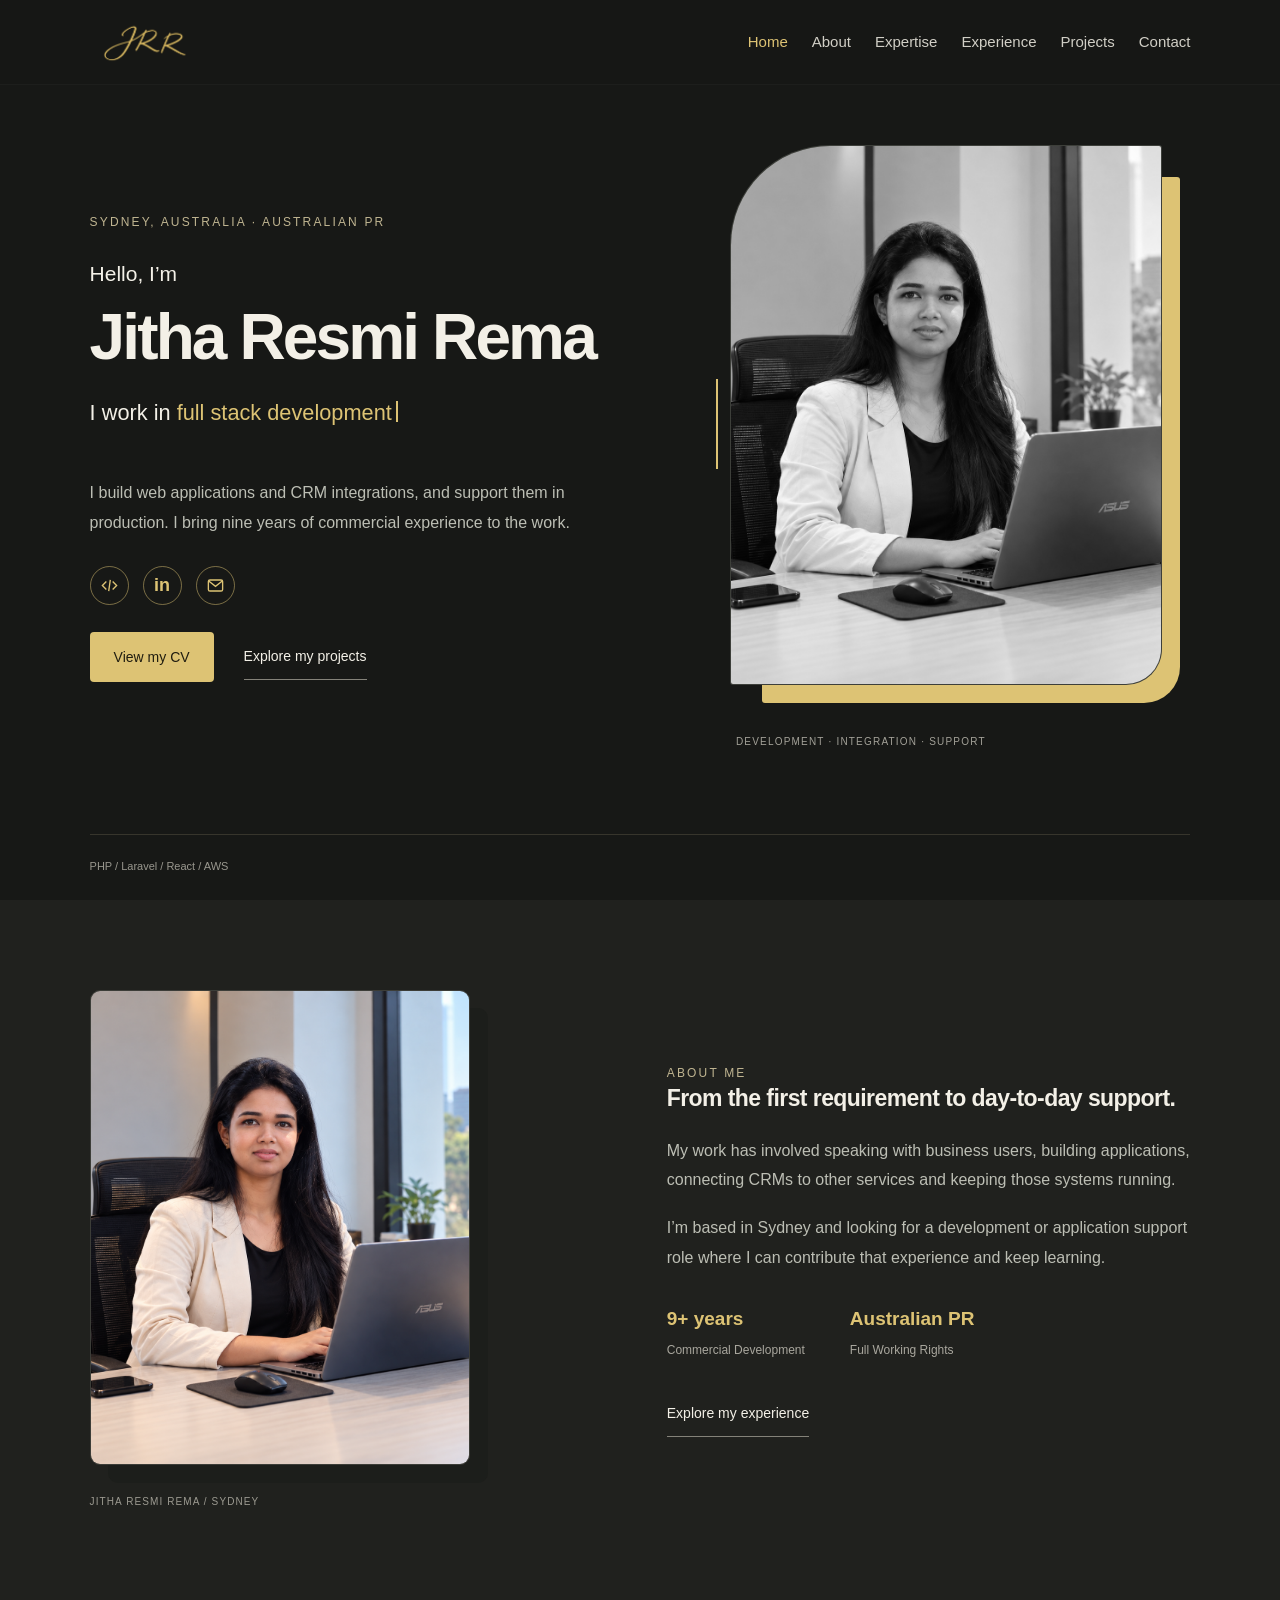
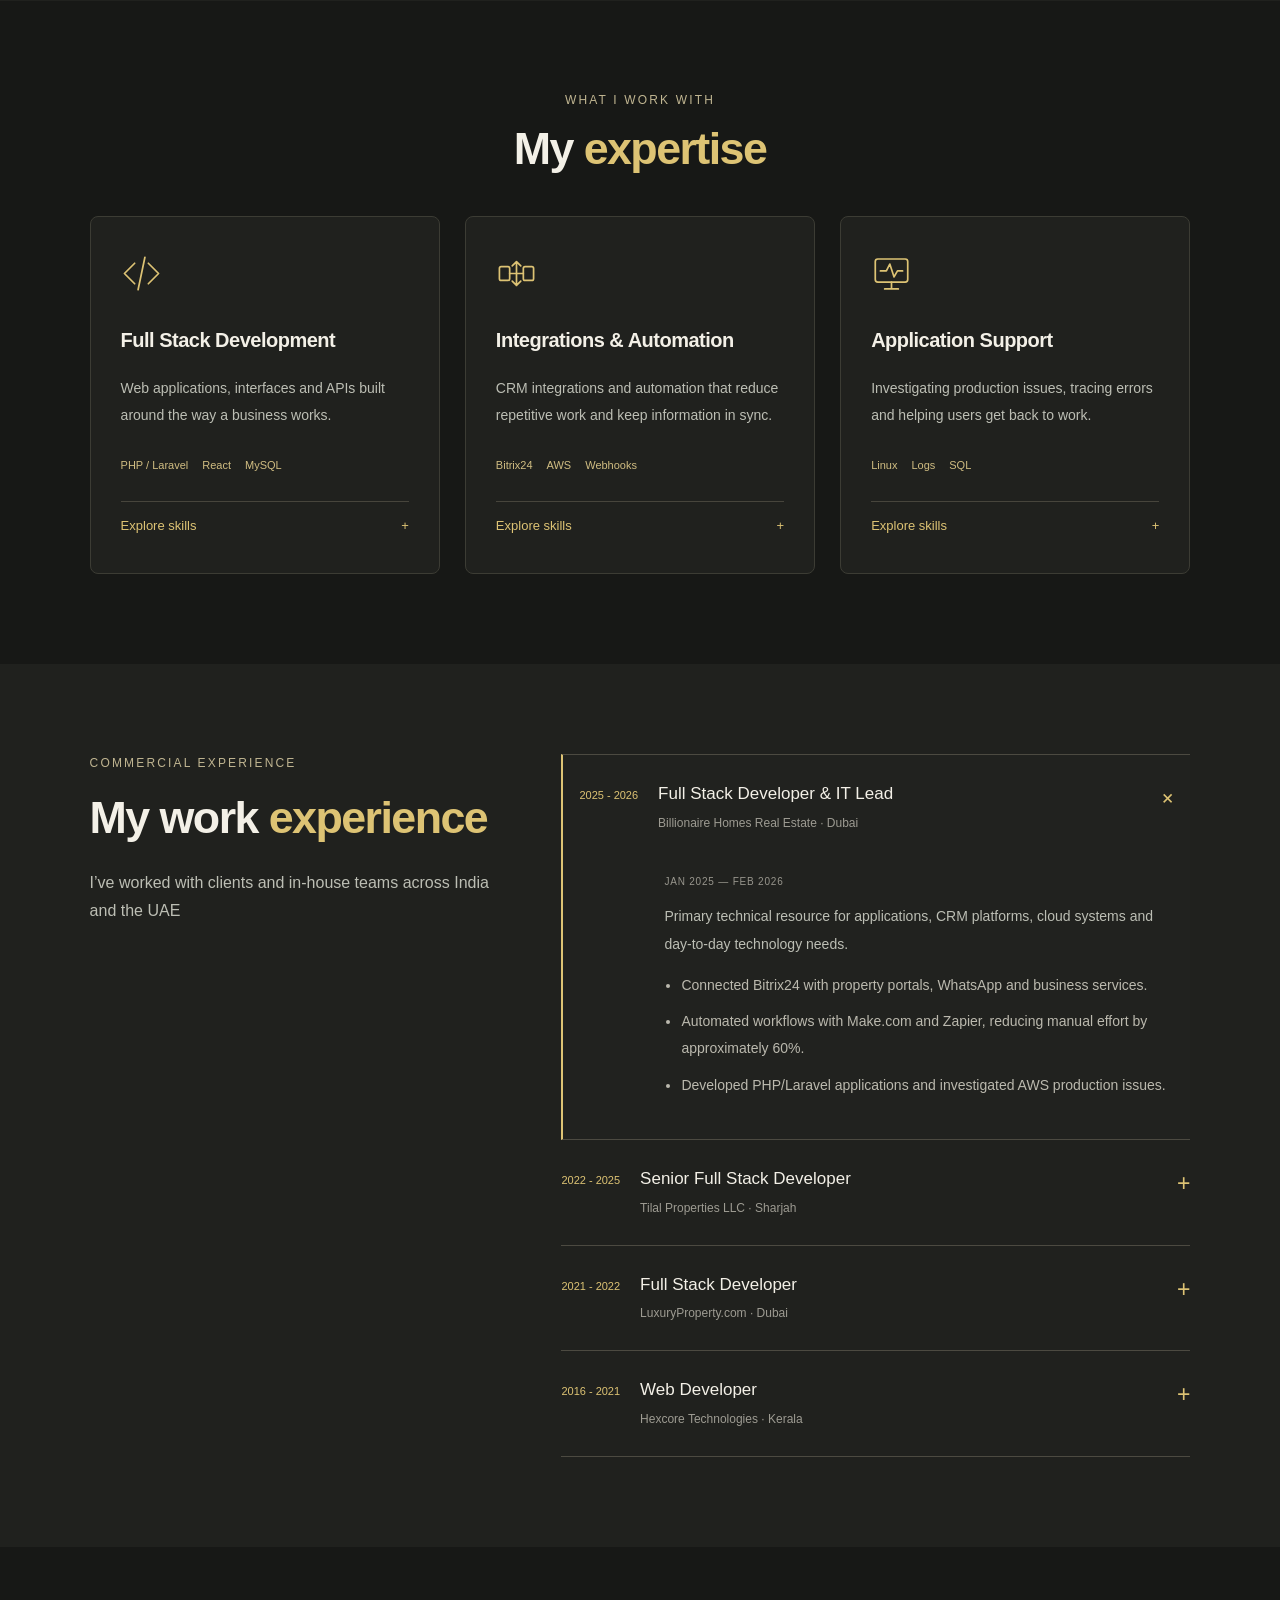
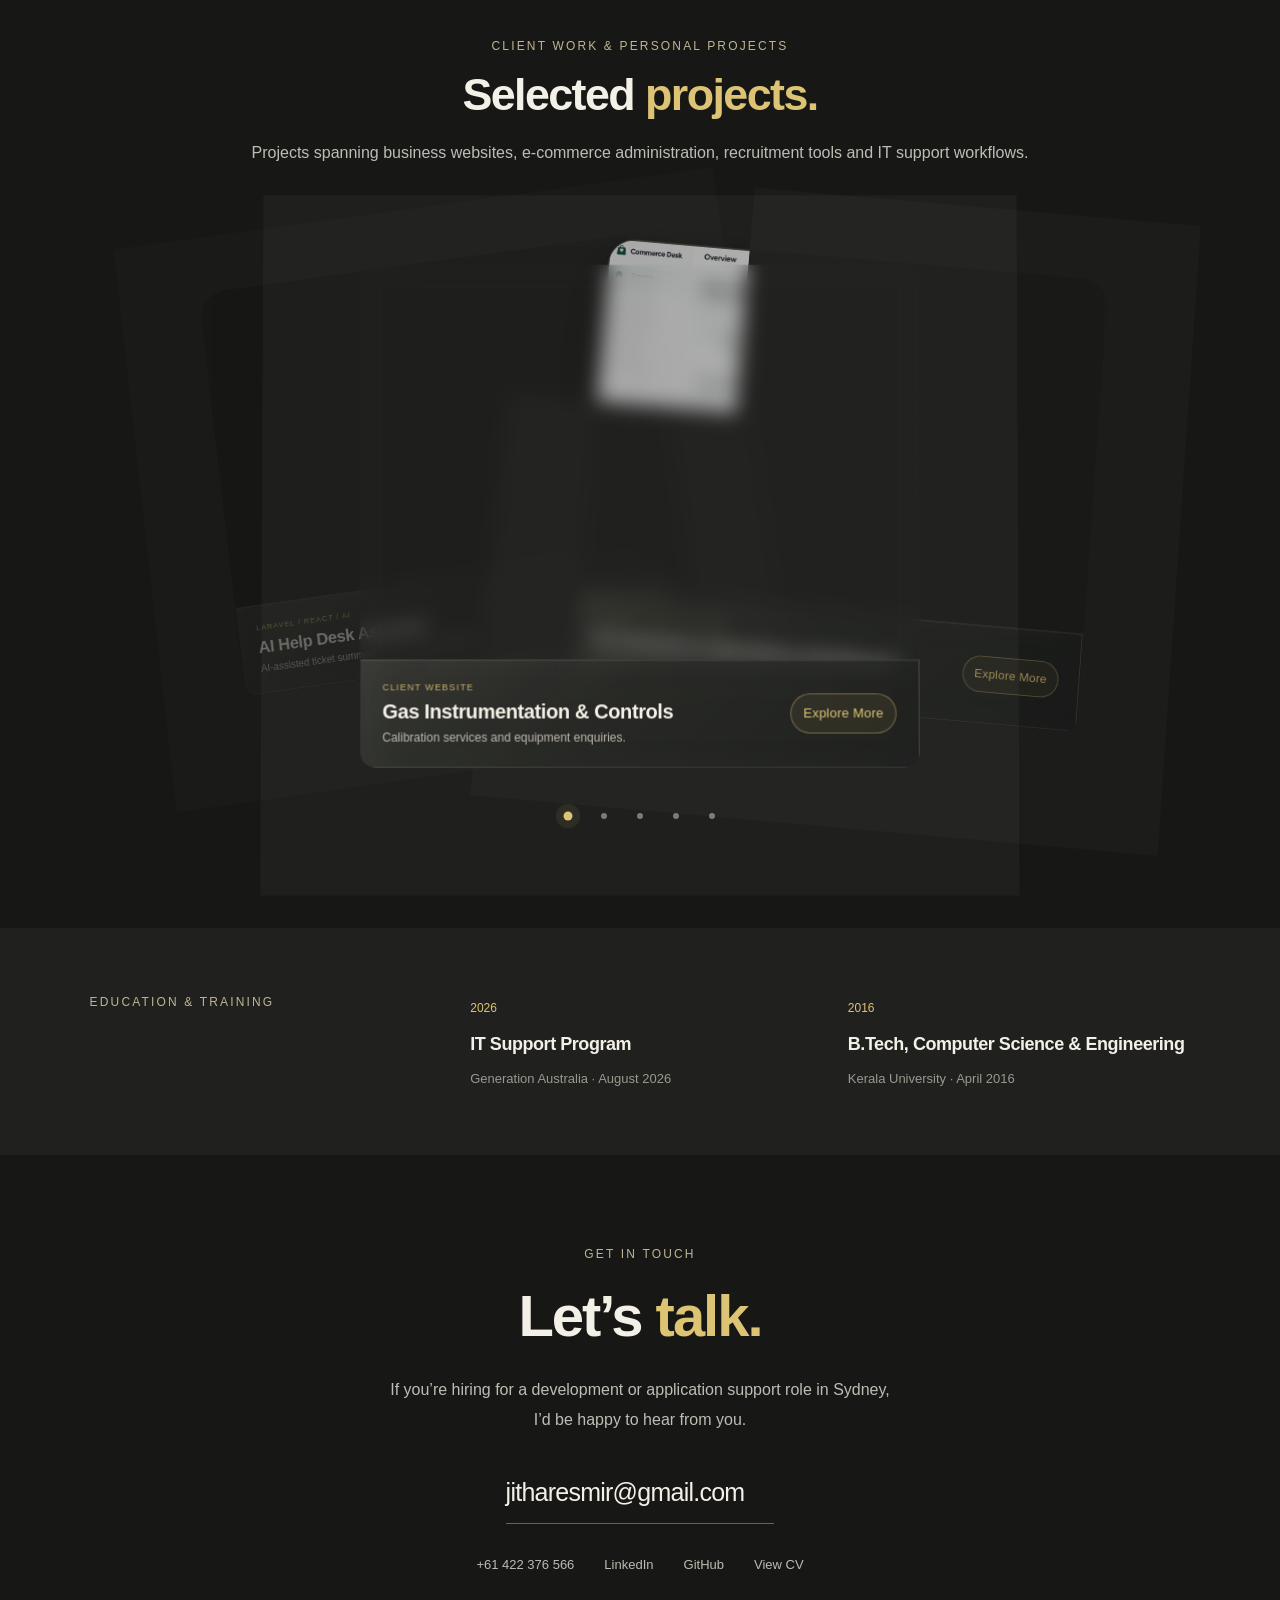
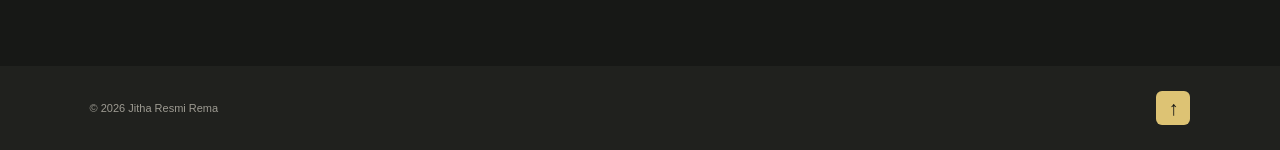
==== commit 6ed9a61d: "v3 v3" ====
--- a/index.html
+++ b/index.html
@@ -9,7 +9,7 @@
         content="Sydney-based Full Stack Developer and Application Support professional. Explore Jitha's commercial experience, technical skills and personal projects.">
     <meta name="theme-color" content="#171816">
     <link rel="canonical" href="https://jitharesmi.github.io/">
-    <link rel="icon" href="assets/favicon.svg">
+    <link rel="icon" href="assets/favicon.ico">
     <link rel="preconnect" href="https://fonts.googleapis.com">
     <link rel="preconnect" href="https://fonts.gstatic.com" crossorigin>
     <link
@@ -18,13 +18,17 @@
     <link rel="stylesheet" href="assets/site.css">
     <script src="assets/data.js" defer></script>
     <script src="assets/site.js" defer></script>
+    <script src="assets/projects.js" defer></script>
+
 </head>
 
 <body>
     <a href="#main" class="skip">Skip to content</a>
     <div class="reading" aria-hidden="true"></div>
-    <header class="header"><a class="brand" href="#home">Jitha Resmi R</a><button class="menu-toggle"
-            aria-label="Open navigation" aria-expanded="false" aria-controls="navigation">Menu <span
+    <header class="header"><a class="brand" href="#home" aria-label="Jitha Resmi Rema — Home">
+            <img src="assets/jrr-logo.png" alt="JRR signature" class="brand-logo">
+        </a>
+        <button class="menu-toggle" aria-label="Open navigation" aria-expanded="false" aria-controls="navigation"><span
                 aria-hidden="true">☰</span></button>
         <nav id="navigation" aria-label="Main navigation"><a href="#home" class="active">Home</a><a
                 href="#about">About</a><a href="#expertise">Expertise</a><a href="#experience">Experience</a><a
@@ -37,7 +41,7 @@
                 <p class="eyebrow">SYDNEY, AUSTRALIA · AUSTRALIAN PR</p>
                 <p class="hello">Hello, I’m</p>
                 <h1>Jitha Resmi Rema</h1>
-                <p class="role">I work in <span id="typed-role" aria-hidden="true">full stack development</span><span
+                <p class="role">I work in <span id="typed-role" aria-hidden="true">Full Stack Development</span><span
                         class="caret" aria-hidden="true"></span><span class="sr-only">full stack development,
                         application support and CRM integrations.</span></p>
                 <p class="intro">I build web applications and CRM integrations, and support them in production. I bring
@@ -52,8 +56,8 @@
                             <rect x="3" y="5" width="18" height="14" rx="2" />
                             <path d="m3 6 9 7 9-7" />
                         </svg></a></div>
-                <div class="actions"><a class="button" href="cv.html">View my CV <span>↗</span></a><a class="text-link"
-                        href="#work">Explore my projects <span>↓</span></a></div>
+                <div class="actions"><a class="button" href="cv.html">View my CV</a><a class="text-link"
+                        href="#work">Explore my projects </a></div>
             </div>
             <figure class="hero-portrait">
                 <div class="portrait-mount">
@@ -62,8 +66,7 @@
                 </div>
                 <figcaption>DEVELOPMENT · INTEGRATION · SUPPORT</figcaption>
             </figure>
-            <div class="hero-foot"><span>PHP / Laravel / React / AWS</span><a href="#about">Get to know me
-                    <span>↓</span></a></div>
+            <div class="hero-foot"><span>PHP / Laravel / React / AWS</span></div>
         </section>
 
         <section class="about section" id="about">
@@ -72,29 +75,29 @@
                     SYDNEY</span></div>
             <div class="about-copy reveal">
                 <p class="eyebrow">ABOUT ME</p>
-                <h2>About <span>me.</span></h2>
-                <h3>From the first requirement<br>to day-to-day support.</h3>
+                <!-- <h2>About <span>me.</span></h2> -->
+                <h3>From the first requirement to day-to-day support.</h3>
                 <p>My work has involved speaking with business users, building applications, connecting CRMs to other
                     services and keeping those systems running.</p>
                 <p>I’m based in Sydney and looking for a development or application support role where I can contribute
                     that experience and keep learning.</p>
                 <div class="profile-facts">
-                    <div><b>9+ years</b><span>commercial development</span></div>
-                    <div><b>Australian PR</b><span>full working rights</span></div>
-                </div><a class="text-link" href="#experience">Explore my experience <span>↓</span></a>
+                    <div><b>9+ years</b><span>Commercial Development</span></div>
+                    <div><b>Australian PR</b><span>Full Working Rights</span></div>
+                </div><a class="text-link" href="#experience">Explore my experience </a>
             </div>
         </section>
 
         <section class="expertise section" id="expertise">
             <div class="section-heading reveal">
                 <p class="eyebrow">WHAT I WORK WITH</p>
-                <h2>My <span>expertise.</span></h2>
+                <h2>My <span>expertise</span></h2>
             </div>
             <div class="expertise-grid">
                 <article class="expertise-card reveal"><svg class="skill-icon" viewBox="0 0 48 48" aria-hidden="true">
                         <path d="m16 12-12 12 12 12m16-24 12 12-12 12M28 5l-8 38" />
                     </svg>
-                    <h3>Full Stack<br>Development</h3>
+                    <h3>Full Stack Development</h3>
                     <p>Web applications, interfaces and APIs built around the way a business works.</p>
                     <div class="skill-tags"><span>PHP / Laravel</span><span>React</span><span>MySQL</span></div>
                     <details>
@@ -108,7 +111,7 @@
                         <rect x="32" y="16" width="12" height="16" rx="2" />
                         <path d="M16 24h16M24 10v28m-5-23 5-5 5 5m-10 18 5 5 5-5" />
                     </svg>
-                    <h3>Integrations<br>&amp; Automation</h3>
+                    <h3>Integrations & Automation</h3>
                     <p>CRM integrations and automation that reduce repetitive work and keep information in sync.</p>
                     <div class="skill-tags"><span>Bitrix24</span><span>AWS</span><span>Webhooks</span></div>
                     <details>
@@ -121,7 +124,7 @@
                         <rect x="5" y="7" width="38" height="27" rx="3" />
                         <path d="M16 42h16m-8-8v8M11 21h7l4-8 5 15 4-7h6" />
                     </svg>
-                    <h3>Application<br>Support</h3>
+                    <h3>Application Support</h3>
                     <p>Investigating production issues, tracing errors and helping users get back to work.</p>
                     <div class="skill-tags"><span>Linux</span><span>Logs</span><span>SQL</span></div>
                     <details>
@@ -137,12 +140,13 @@
         <section class="experience section" id="experience">
             <div class="experience-heading reveal">
                 <p class="eyebrow">COMMERCIAL EXPERIENCE</p>
-                <h2>My work<br><span>experience.</span></h2>
-                <p>I’ve worked with clients and in-house teams across India and the UAE. Select a role to read more.</p>
+                <h2>My work <span>experience</span></h2>
+                <p>I’ve worked with clients and in-house teams across India and the UAE</p>
             </div>
             <div class="career-list">
                 <details class="career reveal" open>
-                    <summary><span class="career-year">2025—26</span><span class="career-title"><b>Full Stack Developer
+                    <summary><span class="career-year">2025 - 2026</span><span class="career-title"><b>Full Stack
+                                Developer
                                 &amp; IT Lead</b><small>Billionaire Homes Real Estate · Dubai</small></span><span
                             class="expand">+</span></summary>
                     <div class="career-detail">
@@ -158,7 +162,7 @@
                     </div>
                 </details>
                 <details class="career reveal">
-                    <summary><span class="career-year">2022—25</span><span class="career-title"><b>Senior Full Stack
+                    <summary><span class="career-year">2022 - 2025</span><span class="career-title"><b>Senior Full Stack
                                 Developer</b><small>Tilal Properties LLC · Sharjah</small></span><span
                             class="expand">+</span></summary>
                     <div class="career-detail">
@@ -173,7 +177,7 @@
                     </div>
                 </details>
                 <details class="career reveal">
-                    <summary><span class="career-year">2021—22</span><span class="career-title"><b>Full Stack
+                    <summary><span class="career-year">2021 - 2022</span><span class="career-title"><b>Full Stack
                                 Developer</b><small>LuxuryProperty.com · Dubai</small></span><span
                             class="expand">+</span></summary>
                     <div class="career-detail">
@@ -187,7 +191,7 @@
                     </div>
                 </details>
                 <details class="career reveal">
-                    <summary><span class="career-year">2016—21</span><span class="career-title"><b>Web
+                    <summary><span class="career-year">2016 - 2021</span><span class="career-title"><b>Web
                                 Developer</b><small>Hexcore Technologies · Kerala</small></span><span
                             class="expand">+</span></summary>
                     <div class="career-detail">
@@ -206,81 +210,139 @@
 
         <section class="work section" id="work">
             <div class="section-heading reveal">
-                <p class="eyebrow">PERSONAL PROJECTS</p>
+                <p class="eyebrow">CLIENT WORK &amp; PERSONAL PROJECTS</p>
                 <h2>Selected <span>projects.</span></h2>
-                <p>Projects I’m working on to explore recruitment, support and order management.</p>
-            </div>
-            <div class="project-grid">
-                <article class="project-card reveal">
-                    <div class="project-art commerce-art" aria-label="Illustrative Commerce Desk order workflow">
-                        <div class="mini-window">
-                            <div class="mini-top"><b>Commerce Desk</b><span>Orders</span></div>
-                            <div class="mini-total"><small>EXAMPLE
-                                    ORDER</small><strong>#1042</strong><span>$248.00</span></div>
-                            <div class="mini-row"><span>Desk lamp × 2</span><span>$158.00</span></div>
-                            <div class="mini-row"><span>Desk organiser × 1</span><span>$90.00</span></div>
-                            <div class="mini-flow">Placed <i>→</i> Paid <i>→</i> Fulfilled</div>
-                        </div><span class="art-caption">Interface concept · sample data</span>
-                        <div class="project-overlay">
-                            <p>Inventory, orders and reviewed AI product descriptions.</p><button data-case="commerce"
-                                aria-label="Explore Commerce Desk">Explore project ↗</button>
-                        </div>
-                    </div>
-                    <div class="project-caption">
-                        <div><span class="project-type">LARAVEL / REACT / MYSQL</span>
-                            <h3>Commerce Desk</h3>
-                            <p>Portfolio implementation · simulated payments</p>
-                        </div><button class="project-open" data-case="commerce"
-                            aria-label="Open Commerce Desk details">↗</button>
-                    </div>
-                </article>
-                <article class="project-card reveal">
-                    <div class="project-art support-art">
-                        <div class="mini-window">
-                            <div class="mini-top"><b>ResolveAI</b><span>#TKT-208</span></div>
-                            <div class="ticket-question">I can’t sign in<br>to the CRM.</div>
-                            <div class="draft"><small>AI RESPONSE DRAFT</small>
-                                <p>Are you seeing an error message after signing in?</p><span>Agent review
-                                    required</span>
+                <p>
+                    Projects spanning business websites, e-commerce administration,
+                    recruitment tools and IT support workflows.
+                </p>
+            </div>
+
+            <div class="jrr-coverflow" role="region" aria-roledescription="carousel" aria-label="Selected projects">
+
+                <div class="jrr-stage" id="jrr-stage">
+
+                    <article class="project-card" role="group" aria-roledescription="slide"
+                        aria-label="1 of 5 — Gas Instrumentation and Controls">
+
+                        <div class="project-art calibration-art">
+                            <img src="assets/calibration-website.jpg"
+                                alt="Gas Instrumentation and Controls website homepage" loading="lazy" width="1200"
+                                height="800">
+
+                        </div>
+
+                        <div class="project-caption">
+                            <div>
+                                <span class="project-type">CLIENT WEBSITE</span>
+                                <h3>Gas Instrumentation &amp; Controls</h3>
+                                <p>Calibration services and equipment enquiries.</p>
                             </div>
-                        </div><span class="art-caption">Interface concept · sample ticket</span>
-                        <div class="project-overlay">
-                            <p>Ticket summaries and response suggestions with agent review.</p><button
-                                data-case="helpdesk" aria-label="Explore ResolveAI">Explore project ↗</button>
-                        </div>
-                    </div>
-                    <div class="project-caption">
-                        <div><span class="project-type">LARAVEL / REACT / AI</span>
-                            <h3>ResolveAI</h3>
-                            <p>In development · human-reviewed drafts</p>
-                        </div><button class="project-open" data-case="helpdesk"
-                            aria-label="Open ResolveAI details">↗</button>
-                    </div>
-                </article>
-                <article class="project-card reveal">
-                    <div class="project-art talent-art">
-                        <div class="mini-window">
-                            <div class="mini-top"><b>Talent Evidence</b><span>Review</span></div>
-                            <div class="ticket-question">Criteria.<br>Evidence. Review.</div>
-                            <div class="mini-row"><span>REST APIs</span><span>Evidence found</span></div>
-                            <div class="mini-row"><span>Production support</span><span>Ask for an example</span></div>
-                            <div class="review-note">Recruiter decision: pending</div>
-                        </div><span class="art-caption">Interface concept · sample review</span>
-                        <div class="project-overlay">
-                            <p>Connect vacancy criteria with résumé evidence and human decisions.</p><button
-                                data-case="talent" aria-label="Explore Talent Evidence">Explore project ↗</button>
-                        </div>
-                    </div>
-                    <div class="project-caption">
-                        <div><span class="project-type">LARAVEL / REACT / DOCUMENTS</span>
-                            <h3>Talent Evidence</h3>
-                            <p>Prototype · evidence-based review</p>
-                        </div><button class="project-open" data-case="talent"
-                            aria-label="Open Talent Evidence details">↗</button>
-                    </div>
-                </article>
-            </div>
-            <p class="work-note">Open a project for its technical details and current progress.</p>
+                            <button type="button" class="project-open" data-case="calibration"
+                                aria-label="Open Gas Instrumentation and Controls project details">
+
+                            </button>
+                        </div>
+                    </article>
+
+                    <article class="project-card" role="group" aria-roledescription="slide"
+                        aria-label="2 of 5 — Commerce Desk">
+
+                        <div class="project-art calibration-art">
+                            <img src="assets/commerce-preview.png" alt="Commerce Desk dashboard design concept"
+                                loading="lazy" width="1536" height="1024">
+
+                        </div>
+
+                        <div class="project-caption">
+                            <div>
+                                <span class="project-type">LARAVEL / REACT / MYSQL</span>
+                                <h3>E-Commerce Operations Dashboard</h3>
+                                <p>Inventory, orders and reviewed AI product content.</p>
+                            </div>
+                            <button type="button" class="project-open" data-case="commerce"
+                                aria-label="Open E-Commerce Operations Dashboard project details">
+
+                            </button>
+                        </div>
+                    </article>
+                    <article class="project-card" role="group" aria-roledescription="slide"
+                        aria-label="5 of 5 — Billionaire Homes Real Estate">
+
+                        <div class="project-art support-art">
+                            <img src="assets/bh.png" alt="Billionaire Homes Real Estate website" loading="lazy"
+                                width="1536" height="1024">
+
+                        </div>
+
+                        <div class="project-caption">
+                            <div>
+                                <span class="project-type">PHP / HTML / MYSQL</span>
+                                <h3>Billionaire Homes Real Estate</h3>
+                                <p>Luxury property listings and management.</p>
+                            </div>
+                            <button type="button" class="project-open" data-case="billionaire"
+                                aria-label="Open Billionaire Homes Real Estate project details">
+
+                            </button>
+                        </div>
+                    </article>
+                    <article class="project-card" role="group" aria-roledescription="slide"
+                        aria-label="3 of 5 — Talent Evidence">
+
+                        <div class="project-art calibration-art">
+                            <img src="assets/recruitment-preview.png"
+                                alt="Talent Evidence design concept for reviewing résumé evidence against vacancy criteria"
+                                loading="lazy" width="1536" height="1024">
+
+                        </div>
+
+                        <div class="project-caption">
+                            <div>
+                                <span class="project-type">
+                                    LARAVEL / REACT / DOCUMENTS
+                                </span>
+                                <h3>AI Recruitment</h3>
+                                <p>Résumé evidence organised for recruiter review.</p>
+                            </div>
+                            <button type="button" class="project-open" data-case="talent"
+                                aria-label="Open Talent Evidence project details">
+
+                            </button>
+                        </div>
+                    </article>
+
+                    <article class="project-card" role="group" aria-roledescription="slide"
+                        aria-label="4 of 5 — ResolveAI">
+
+                        <div class="project-art support-art">
+                            <img src="assets/helpdesk-preview.png"
+                                alt="ResolveAI help desk interface showing a ticket and an AI response draft"
+                                loading="lazy" width="1536" height="1024">
+
+                        </div>
+
+                        <div class="project-caption">
+                            <div>
+                                <span class="project-type">LARAVEL / REACT / AI</span>
+                                <h3>AI Help Desk Assistant</h3>
+                                <p>AI-assisted ticket summaries and response drafts.</p>
+                            </div>
+                            <button type="button" class="project-open" data-case="helpdesk"
+                                aria-label="Open AI Help Desk Assistant project details">
+
+                            </button>
+                        </div>
+                    </article>
+
+
+
+                </div>
+
+                <div class="jrr-controls" hidden>
+                    <div class="jrr-dots" role="group" aria-label="Choose a project"></div>
+                </div>
+            </div>
         </section>
 
         <section class="education section">
@@ -300,11 +362,11 @@
             <p class="eyebrow">GET IN TOUCH</p>
             <h2>Let’s <span>talk.</span></h2>
             <p>If you’re hiring for a development or application support role in Sydney, I’d be happy to hear from you.
-            </p><a class="contact-email" href="mailto:jitharesmir@gmail.com">jitharesmir@gmail.com <span>↗</span></a>
+            </p><a class="contact-email" href="mailto:jitharesmir@gmail.com">jitharesmir@gmail.com <span></span></a>
             <div class="contact-links"><a href="tel:+61422376566">+61 422 376 566</a><a
                     href="https://www.linkedin.com/in/jitharesmir" target="_blank" rel="noopener noreferrer">LinkedIn
-                    ↗</a><a href="https://github.com/JITHARESMI" target="_blank" rel="noopener noreferrer">GitHub
-                    ↗</a><a href="cv.html">View CV ↗</a></div>
+                </a><a href="https://github.com/JITHARESMI" target="_blank" rel="noopener noreferrer">GitHub
+                </a><a href="cv.html">View CV </a></div>
         </section>
     </main>
     <footer><span>© 2026 Jitha Resmi Rema</span><a href="#home" aria-label="Back to top">↑</a></footer>
@@ -313,17 +375,9 @@
         <p id="dialog-category" class="eyebrow"></p>
         <h2 id="dialog-title"></h2>
         <p id="dialog-intro"></p>
-        <div class="dialog-columns">
-            <div>
-                <h3>Engineering focus</h3>
-                <ul id="dialog-points"></ul>
-            </div>
-            <div>
-                <h3>Current status</h3>
-                <p id="dialog-status"></p>
-            </div>
-        </div><a id="dialog-link" class="button" href="https://github.com/JITHARESMI" target="_blank"
-            rel="noopener noreferrer">View on GitHub ↗</a>
+        <p id="dialog-status" class="dialog-status"></p>
+        <a id="dialog-link" class="button" href="https://github.com/JITHARESMI" target="_blank"
+            rel="noopener noreferrer">View on GitHub </a>
     </dialog>
     <noscript>
         <p class="no-script">Project pop-ups require JavaScript. Career details and the <a href="cv.html">full CV</a>
--- a/assets/site.css
+++ b/assets/site.css
@@ -100,7 +100,7 @@
 }
 
 .section {
-    padding: 110px max(7vw, 25px)
+    padding: 90px max(7vw, 25px)
 }
 
 .eyebrow {
@@ -323,7 +323,8 @@
 
 .button:hover {
     box-shadow: 0 0 30px #ddc37444;
-    transform: translateY(-2px)
+    transform: translateY(-2px);
+    background: #d4af37
 }
 
 .text-link {
@@ -519,7 +520,7 @@
 
 .section-heading>p:not(.eyebrow) {
     font-size: 16px;
-    max-width: 520px;
+    max-width: 880px;
     margin: 0 auto
 }
 
@@ -604,7 +605,7 @@
     background: var(--surface);
     display: grid;
     grid-template-columns: .85fr 1.3fr;
-    gap: 9%
+    gap: 5.5%
 }
 
 .experience-heading {
@@ -620,7 +621,7 @@
 
 .experience-heading>p:not(.eyebrow) {
     font-size: 16px;
-    max-width: 360px
+    max-width: 800px
 }
 
 .career {
@@ -995,7 +996,7 @@
     display: inline-flex;
     gap: 30px;
     align-items: center;
-    font-size: clamp(18px, 2.4vw, 32px);
+    font-size: clamp(18px, 2.4vw, 25px);
     letter-spacing: -.03em;
     border-bottom: 1px solid #ddc37470;
     padding-bottom: 8px;
@@ -1038,62 +1039,126 @@
 }
 
 dialog {
-    border: 1px solid #66645b;
-    border-radius: 12px;
-    background: #1e1e1b;
+    position: fixed;
+    top: 50%;
+    left: 50%;
+    z-index: 101;
+    transform: translate(-50%, -50%);
+    margin: 0;
+    display: none;
+    border: 1px solid #ffffff26;
+    border-radius: 34px 12px 34px 12px;
+    background:
+        linear-gradient(135deg, #ffffff12, transparent 38%),
+        linear-gradient(145deg, #292b25f2, #171916f5);
     color: var(--text);
-    padding: 45px;
-    width: min(800px, 92vw);
-    max-height: 85svh;
+    padding: clamp(30px, 5vw, 58px) clamp(26px, 5vw, 58px) clamp(26px, 4vw, 42px);
+    width: min(920px, 92vw);
+    max-height: 88svh;
+    max-width: calc(100vw - 32px);
     overflow: auto;
-    box-shadow: 0 30px 100px #0008
+    box-shadow: 0 35px 100px #000b, 0 10px 30px #0006, inset 0 1px #ffffff2b;
+    backdrop-filter: blur(24px) saturate(1.12);
+    -webkit-backdrop-filter: blur(24px) saturate(1.12);
+}
+
+dialog::before {
+    content: "";
+    position: absolute;
+    top: -80px;
+    right: -55px;
+    width: 180px;
+    height: 180px;
+    border: 1px solid #ffffff18;
+    border-radius: 50%;
+    pointer-events: none;
+}
+
+dialog[open] {
+    display: block;
 }
 
 dialog::backdrop {
-    background: #0f0d04bb;
-    backdrop-filter: blur(8px)
+    background: #080a08c7;
+    backdrop-filter: blur(12px) saturate(.8)
 }
 
 .close-dialog {
-    display: block;
-    margin-left: auto;
-    font-size: 13px;
-    color: #bfbdb4
+    position: absolute;
+    top: 20px;
+    right: 20px;
+    display: grid;
+    place-items: center;
+    width: 36px;
+    height: 36px;
+    border: 1px solid #ffffff26;
+    border-radius: 50%;
+    background: #ffffff0a;
+    color: #bfbdb4;
+    font-size: 0;
+    transition: transform .25s ease, background-color .25s ease, color .25s ease
+}
+
+.close-dialog::before {
+    content: "×";
+    font-size: 22px;
+    line-height: 1;
+}
+
+.close-dialog:hover {
+    transform: rotate(90deg);
+    background: #ddc37422;
+    color: var(--accent)
 }
 
 dialog>.eyebrow {
-    margin-top: 30px;
-    color: var(--accent)
+    margin: 0 48px 14px 0;
+    color: var(--accent);
+    font-size: 10px;
+    letter-spacing: .16em
 }
 
 dialog h2 {
-    font-size: 39px;
-    margin: 18px 0 25px
+    max-width: 18ch;
+    font-size: clamp(28px, 4vw, 46px);
+    line-height: 1.08;
+    margin: 0 0 18px
 }
 
 #dialog-intro {
-    font-size: 17px;
-    line-height: 1.8
+    max-width: 60ch;
+    color: #d3d1c8;
+    font-size: 15px;
+    line-height: 1.65
 }
 
 .dialog-columns {
     display: grid;
     grid-template-columns: 1fr 1fr;
-    gap: 35px;
-    border-top: 1px solid #4b4940;
-    padding-top: 28px;
-    margin: 30px 0
+    gap: 18px;
+    margin: 34px 0 28px
+}
+
+.dialog-columns>div {
+    min-width: 0;
+    padding: 22px;
+    border: 1px solid #ffffff18;
+    border-radius: 16px;
+    background: #ffffff08;
+    box-shadow: inset 0 1px #ffffff18;
 }
 
 .dialog-columns h3 {
-    font-size: 18px;
-    margin-bottom: 15px
+    margin-bottom: 14px;
+    color: #f3f0e7;
+    font-size: 15px;
+    letter-spacing: .01em
 }
 
 .dialog-columns p,
 .dialog-columns ul {
-    font-size: 14px;
-    line-height: 1.9;
+    font-size: 13px;
+    line-height: 1.75;
     color: #bbb9ae
 }
 
@@ -1102,7 +1167,31 @@
 }
 
 .dialog-columns li {
-    margin-bottom: 10px
+    margin-bottom: 9px
+}
+
+.dialog-status {
+    max-width: 60ch;
+    margin: 26px 0 24px;
+    padding: 14px 16px;
+    border: 1px solid #ffffff18;
+    border-radius: 18px 7px 18px 7px;
+    background: #ffffff08;
+    box-shadow: inset 0 1px #ffffff16;
+    color: #c2c1b8;
+    font-size: 12px;
+    letter-spacing: .02em;
+}
+
+#dialog-link {
+    display: inline-flex;
+    align-items: center;
+    gap: 12px;
+    border: 1px solid #ddc37466;
+    border-radius: 999px;
+    padding: 11px 17px;
+    background: #ddc37416;
+    color: var(--accent);
 }
 
 .no-script {
@@ -1131,7 +1220,7 @@
 
 @media(max-width:1100px) {
     .section {
-        padding: 85px 5vw
+        padding: 65px 5vw
     }
 
     .header {
@@ -1508,12 +1597,14 @@
     }
 
     dialog {
-        padding: 28px
+        padding: 30px 20px 22px;
+        border-radius: 24px 10px 24px 10px
     }
 
     .dialog-columns {
         grid-template-columns: 1fr;
-        gap: 25px
+        gap: 12px;
+        margin: 26px 0 22px
     }
 
     dialog h2 {
@@ -1856,7 +1947,7 @@
 .intro {
     font-size: 16px;
     line-height: 1.9;
-    max-width: 460px
+    max-width: 570px
 }
 
 .header {
@@ -1870,12 +1961,13 @@
 
 .eyebrow {
     color: #c0b591;
-    font-size: 10px;
-    letter-spacing: .12em
+    font-size: 15px;
+    letter-spacing: .18em;
+    line-height: 65px;
 }
 
 .section-heading {
-    margin-bottom: 55px
+    margin-bottom: 42px
 }
 
 .section-heading>p:not(.eyebrow) {
@@ -1888,7 +1980,7 @@
 }
 
 .expertise-card h3 {
-    font-size: 24px;
+    font-size: 20px;
     line-height: 1.25;
     margin-bottom: 22px
 }
@@ -2048,4 +2140,532 @@
     .header {
         display: none
     }
+}
+
+.brand {
+    display: inline-flex;
+    align-items: center;
+    flex-shrink: 0;
+}
+
+.brand-logo {
+    display: block;
+    width: 110px;
+    height: auto;
+}
+
+@media (max-width: 780px) {
+    .brand-logo {
+        width: 90px;
+    }
+}
+
+.project-art.calibration-art {
+    padding: 0;
+}
+
+.calibration-art>img {
+    display: block;
+    width: 100%;
+    height: auto;
+    object-position: top;
+}
+
+
+/* Offset project stack */
+#work .jrr-coverflow {
+    --project-gold: #ddc374;
+    max-width: 1120px;
+    margin: 44px auto 0;
+}
+
+#work .jrr-stage {
+    display: grid;
+    gap: 28px;
+}
+
+#work .jrr-stage>.project-card {
+    display: grid;
+    grid-template-columns: 1fr;
+    min-width: 0;
+    min-height: 0;
+    margin: 0;
+    border: 1px solid #ffffff1c;
+    border-radius: 16px;
+    overflow: hidden;
+    background: #ffffff08;
+    box-shadow: 0 28px 65px #0008, 0 8px 20px #0005, inset 0 1px #ffffff26;
+    backdrop-filter: blur(10px) saturate(1.08);
+    -webkit-backdrop-filter: blur(10px) saturate(1.08);
+}
+
+/* Screenshot and description sit beside each other. */
+#work .jrr-stage .project-art {
+    position: relative;
+    padding: 0;
+    min-height: 0;
+    height: auto;
+    min-height: 0;
+    aspect-ratio: 3 / 2;
+    overflow: hidden;
+    background: #161714;
+}
+
+#work .jrr-stage .project-art::after {
+    content: "";
+    position: absolute;
+    inset: 0;
+    pointer-events: none;
+    background: linear-gradient(180deg, transparent 45%, #11130fcc 100%);
+    opacity: .45;
+}
+
+#work .jrr-stage .project-art>img {
+    display: block;
+    width: 100%;
+    height: 100%;
+    min-height: 0;
+    object-fit: contain;
+    object-position: center;
+    transform: scale(1.015);
+    transition: transform .7s cubic-bezier(.22, .72, .18, 1), filter .5s ease;
+}
+
+#work .jrr-stage .project-art:hover>img,
+#work .jrr-stage .project-art:focus-within>img {
+    transform: scale(1.07);
+    filter: saturate(1.08) contrast(1.04);
+}
+
+@media (max-width: 900px) and (min-width: 701px) {
+    #work .jrr-ready .jrr-stage {
+        overflow: hidden;
+    }
+
+    #work .jrr-ready .jrr-stage>.project-card {
+        width: min(560px, calc(100% - 48px));
+    }
+
+    #work .jrr-ready .project-card[data-position="1"] {
+        transform: translate3d(calc(-50% + 110px), -26px, -40px) rotateZ(3deg) scale(.95);
+    }
+
+    #work .jrr-ready .project-card[data-position="-1"] {
+        transform: translate3d(calc(-50% - 110px), -42px, -80px) rotateZ(-5deg) scale(.9);
+    }
+}
+
+#work .jrr-stage .project-caption {
+    display: grid;
+    grid-template-columns: minmax(0, 1fr) auto;
+    align-items: center;
+    gap: 18px;
+    min-width: 0;
+    min-height: 108px;
+    padding: 16px 22px;
+    background:
+        linear-gradient(145deg, #ffffff0e, transparent 42%),
+        linear-gradient(135deg, #2d2e28cc, #1d1f1dcc);
+    border: 1px solid #ffffff18;
+    border-left: 0;
+    box-shadow: inset 18px 0 35px #ffffff06, inset 0 1px #ffffff12;
+    backdrop-filter: blur(18px) saturate(1.08);
+    -webkit-backdrop-filter: blur(18px) saturate(1.08);
+}
+
+#work .jrr-stage .project-caption>div {
+    width: 100%;
+    position: relative;
+}
+
+#work .jrr-stage .project-caption>div::before {
+    display: none;
+}
+
+#work .jrr-stage .project-type {
+    display: block;
+    margin-bottom: 5px;
+    color: var(--project-gold);
+    font-size: 9px;
+    line-height: 1.7;
+    letter-spacing: .13em;
+    opacity: .86;
+}
+
+#work .jrr-stage .project-caption h3 {
+    margin: 0 0 5px;
+    color: #f4f0e6;
+    font-size: clamp(19px, 1.9vw, 20px);
+    line-height: 1.16;
+    letter-spacing: -.02em;
+    overflow-wrap: anywhere;
+    max-width: none;
+}
+
+#work .jrr-stage .project-caption p {
+    margin: 0;
+    color: #bcb9af;
+    font-size: 12px;
+    line-height: 1.45;
+    max-width: 62ch;
+}
+
+#work .jrr-stage .project-caption p+p {
+    display: none;
+}
+
+#work .jrr-stage .project-open {
+    display: inline-flex;
+    align-items: center;
+    gap: 10px;
+    width: auto;
+    height: auto;
+    border: 1px solid #ddc37466;
+    border-radius: 999px;
+    padding: 8px 12px;
+    background: #ddc37412;
+    color: var(--project-gold);
+    font: inherit;
+    cursor: pointer;
+    justify-self: start;
+    font-size: 11px;
+    letter-spacing: .02em;
+    transition: color .25s ease, gap .25s ease;
+}
+
+#work .jrr-stage .project-open:hover,
+#work .jrr-stage .project-open:focus-visible {
+    gap: 30px;
+    color: #f4f0e6;
+    border-color: #ddc374;
+    background: #ddc37424;
+}
+
+#work .jrr-stage .project-open::before {
+    content: "Explore More";
+    font-size: 13px;
+}
+
+/* JavaScript enables the layered composition. */
+#work .jrr-ready .jrr-stage {
+    display: block;
+    position: relative;
+    perspective: 1500px;
+    overflow: visible;
+    touch-action: pan-y;
+    isolation: isolate;
+}
+
+#work .jrr-ready .jrr-stage>.project-card {
+    position: absolute;
+    top: 52px;
+    left: 50%;
+    width: min(560px, calc(100% - 360px));
+    height: auto;
+    transform-origin: 50% 50%;
+    backface-visibility: hidden;
+    transition:
+        transform 550ms cubic-bezier(.22, .72, .18, 1),
+        opacity 450ms ease,
+        filter 550ms ease;
+}
+
+/* Front panel: clear, flat and readable. */
+#work .jrr-ready .project-card[data-position="0"] {
+    z-index: 3;
+    opacity: 1;
+    filter: none;
+    transform: translate3d(-50%, 0, 0) rotateX(1deg);
+    pointer-events: auto;
+    cursor: pointer;
+    border-color: #ffffff2b;
+}
+
+/* Next project: slightly raised and offset to the right. */
+#work .jrr-ready .project-card[data-position="1"] {
+    z-index: 2;
+    opacity: .82;
+    filter: brightness(.8);
+    border-radius: 30px 30px 12px 12px;
+    transform:
+        translate3d(calc(-50% + 210px), -34px, -65px) rotateX(3deg) rotateZ(5deg) scale(.94);
+    pointer-events: none;
+}
+
+/* Previous project: a quieter second layer. */
+#work .jrr-ready .project-card[data-position="-1"] {
+    z-index: 1;
+    opacity: .58;
+    filter: brightness(.65);
+    border-radius: 34px 34px 12px 12px;
+    transform:
+        translate3d(calc(-50% - 210px), -58px, -130px) rotateX(5deg) rotateZ(-8deg) scale(.88);
+    pointer-events: none;
+}
+
+#work .jrr-ready .project-card[data-position="hidden"] {
+    z-index: 0;
+    opacity: 0;
+    transform:
+        translate3d(calc(-50% + 220px), -48px, -210px) rotateZ(7deg) scale(.88);
+    pointer-events: none;
+}
+
+/* Dot navigation */
+#work .jrr-controls {
+    display: flex;
+    justify-content: center;
+    align-items: center;
+    gap: 18px;
+    margin-top: 2px;
+}
+
+#work .jrr-controls[hidden] {
+    display: none;
+}
+
+#work .jrr-dots {
+    display: flex;
+    flex-wrap: wrap;
+    justify-content: center;
+    gap: 2px;
+}
+
+#work .jrr-dot {
+    display: grid;
+    place-items: center;
+    width: 34px;
+    height: 44px;
+    padding: 0;
+    border: 0;
+    background: transparent;
+    cursor: pointer;
+}
+
+#work .jrr-dot::before {
+    content: "";
+    width: 6px;
+    height: 6px;
+    border-radius: 50%;
+    background: #77786e;
+    transition: transform .3s, background .3s;
+}
+
+#work .jrr-dot[aria-current="true"]::before {
+    background: var(--project-gold);
+    transform: scale(1.5);
+    box-shadow: 0 0 0 5px #ddc37415;
+}
+
+#work .jrr-coverflow button:focus-visible {
+    outline: 2px solid var(--project-gold);
+    outline-offset: 4px;
+}
+
+@media (max-width: 700px) {
+    #work .jrr-stage>.project-card {
+        min-height: 0;
+    }
+
+    #work .jrr-ready .jrr-stage>.project-card {
+        width: calc(100% - 48px);
+    }
+
+    #work .jrr-stage .project-art {
+        min-height: 0;
+        height: auto;
+        aspect-ratio: 3 / 2;
+    }
+
+    #work .jrr-stage .project-art>img {
+        min-height: 0;
+    }
+
+    #work .jrr-stage .project-caption {
+        gap: 16px;
+        padding: 24px;
+        grid-template-columns: 1fr;
+        min-height: 0;
+    }
+
+    #work .jrr-stage .project-caption h3 {
+        max-width: 16ch;
+    }
+
+    #work .jrr-stage .project-overlay {
+        inset: 14px;
+        padding: 15px;
+    }
+
+    #work .jrr-stage .project-caption h3 {
+        font-size: 27px;
+    }
+
+    #work .jrr-ready .project-card[data-position="1"] {
+        transform: translate3d(calc(-50% + 84px), -26px, -40px) rotateZ(3deg) scale(.95);
+    }
+
+    #work .jrr-ready .project-card[data-position="-1"] {
+        transform: translate3d(calc(-50% - 84px), -46px, -80px) rotateZ(-5deg) scale(.9);
+    }
+}
+
+@media (prefers-reduced-motion: reduce) {
+
+    #work .jrr-ready .jrr-stage>.project-card,
+    #work .jrr-dot::before {
+        transition: none;
+    }
+}
+
+html.reduced-motion #work .jrr-ready .jrr-stage>.project-card {
+    transition: none;
+}
+
+/* Compact type and tactile controls across the final responsive layout. */
+h2 {
+    font-size: clamp(32px, 3.5vw, 50px);
+}
+
+.hero h1 {
+    font-size: clamp(48px, 5vw, 76px);
+}
+
+.contact h2 {
+    font-size: clamp(40px, 5vw, 58px);
+}
+
+.eyebrow {
+    font-size: 12px;
+    line-height: 1.5;
+}
+
+.button,
+.project-open,
+.jrr-toggle {
+    position: relative;
+    overflow: hidden;
+    isolation: isolate;
+    transition: transform .25s ease, box-shadow .25s ease, background-color .25s ease, border-color .25s ease;
+}
+
+.button::after,
+.project-open::after,
+.jrr-toggle::after {
+    content: "";
+    position: absolute;
+    inset: 0;
+    z-index: -1;
+    background: linear-gradient(110deg, transparent 25%, #ffffff38 48%, transparent 70%);
+    transform: translateX(-120%);
+    transition: transform .55s ease;
+}
+
+.button:hover,
+.project-open:hover,
+.jrr-toggle:hover {
+    transform: translateY(-2px);
+    box-shadow: 0 8px 22px #0005, 0 0 0 1px #ddc37435;
+}
+
+.button:hover::after,
+.project-open:hover::after,
+.jrr-toggle:hover::after {
+    transform: translateX(120%);
+}
+
+.button:active,
+.project-open:active,
+.jrr-toggle:active {
+    transform: translateY(0) scale(.98);
+}
+
+.button:focus-visible,
+.project-open:focus-visible,
+.jrr-toggle:focus-visible {
+    outline: 2px solid var(--accent);
+    outline-offset: 4px;
+    box-shadow: 0 0 0 5px #ddc37424;
+}
+
+@media (max-width: 780px) {
+    h2 {
+        font-size: clamp(30px, 8vw, 42px);
+    }
+
+    .hero h1 {
+        font-size: clamp(44px, 10vw, 68px);
+    }
+
+    .contact h2 {
+        font-size: clamp(38px, 10vw, 54px);
+    }
+}
+
+@media (prefers-reduced-motion: reduce) {
+
+    .button,
+    .button::after,
+    .project-open,
+    .project-open::after,
+    .jrr-toggle,
+    .jrr-toggle::after {
+        transition: none;
+    }
+}
+
+/* Keep the coverflow inside the viewport on smaller screens. */
+@media (max-width: 1100px) {
+    #work .jrr-ready .jrr-stage {
+        overflow-x: hidden;
+        overflow-y: visible;
+    }
+
+    #work .jrr-ready .jrr-stage>.project-card {
+        width: min(560px, calc(100% - 80px));
+    }
+
+    #work .jrr-ready .project-card[data-position="1"] {
+        transform: translate3d(calc(-50% + 120px), -28px, -50px) rotateZ(3deg) scale(.95);
+    }
+
+    #work .jrr-ready .project-card[data-position="-1"] {
+        transform: translate3d(calc(-50% - 120px), -46px, -90px) rotateZ(-5deg) scale(.9);
+    }
+}
+
+@media (max-width: 700px) {
+    #work .jrr-ready .jrr-stage {
+        overflow: hidden;
+    }
+
+    #work .jrr-ready .jrr-stage>.project-card {
+        top: 32px;
+        width: calc(100% - 24px);
+    }
+
+    #work .jrr-stage .project-art {
+        aspect-ratio: 4 / 3;
+    }
+
+    #work .jrr-stage .project-caption {
+        gap: 12px;
+        padding: 16px;
+    }
+
+    #work .jrr-stage .project-caption h3 {
+        font-size: clamp(18px, 6vw, 24px);
+    }
+
+    #work .jrr-stage .project-caption p {
+        font-size: 11px;
+    }
+
+    #work .jrr-ready .project-card[data-position="1"] {
+        transform: translate3d(calc(-50% + 52px), -20px, -35px) rotateZ(2deg) scale(.96);
+    }
+
+    #work .jrr-ready .project-card[data-position="-1"] {
+        transform: translate3d(calc(-50% - 52px), -34px, -65px) rotateZ(-3deg) scale(.92);
+    }
 }
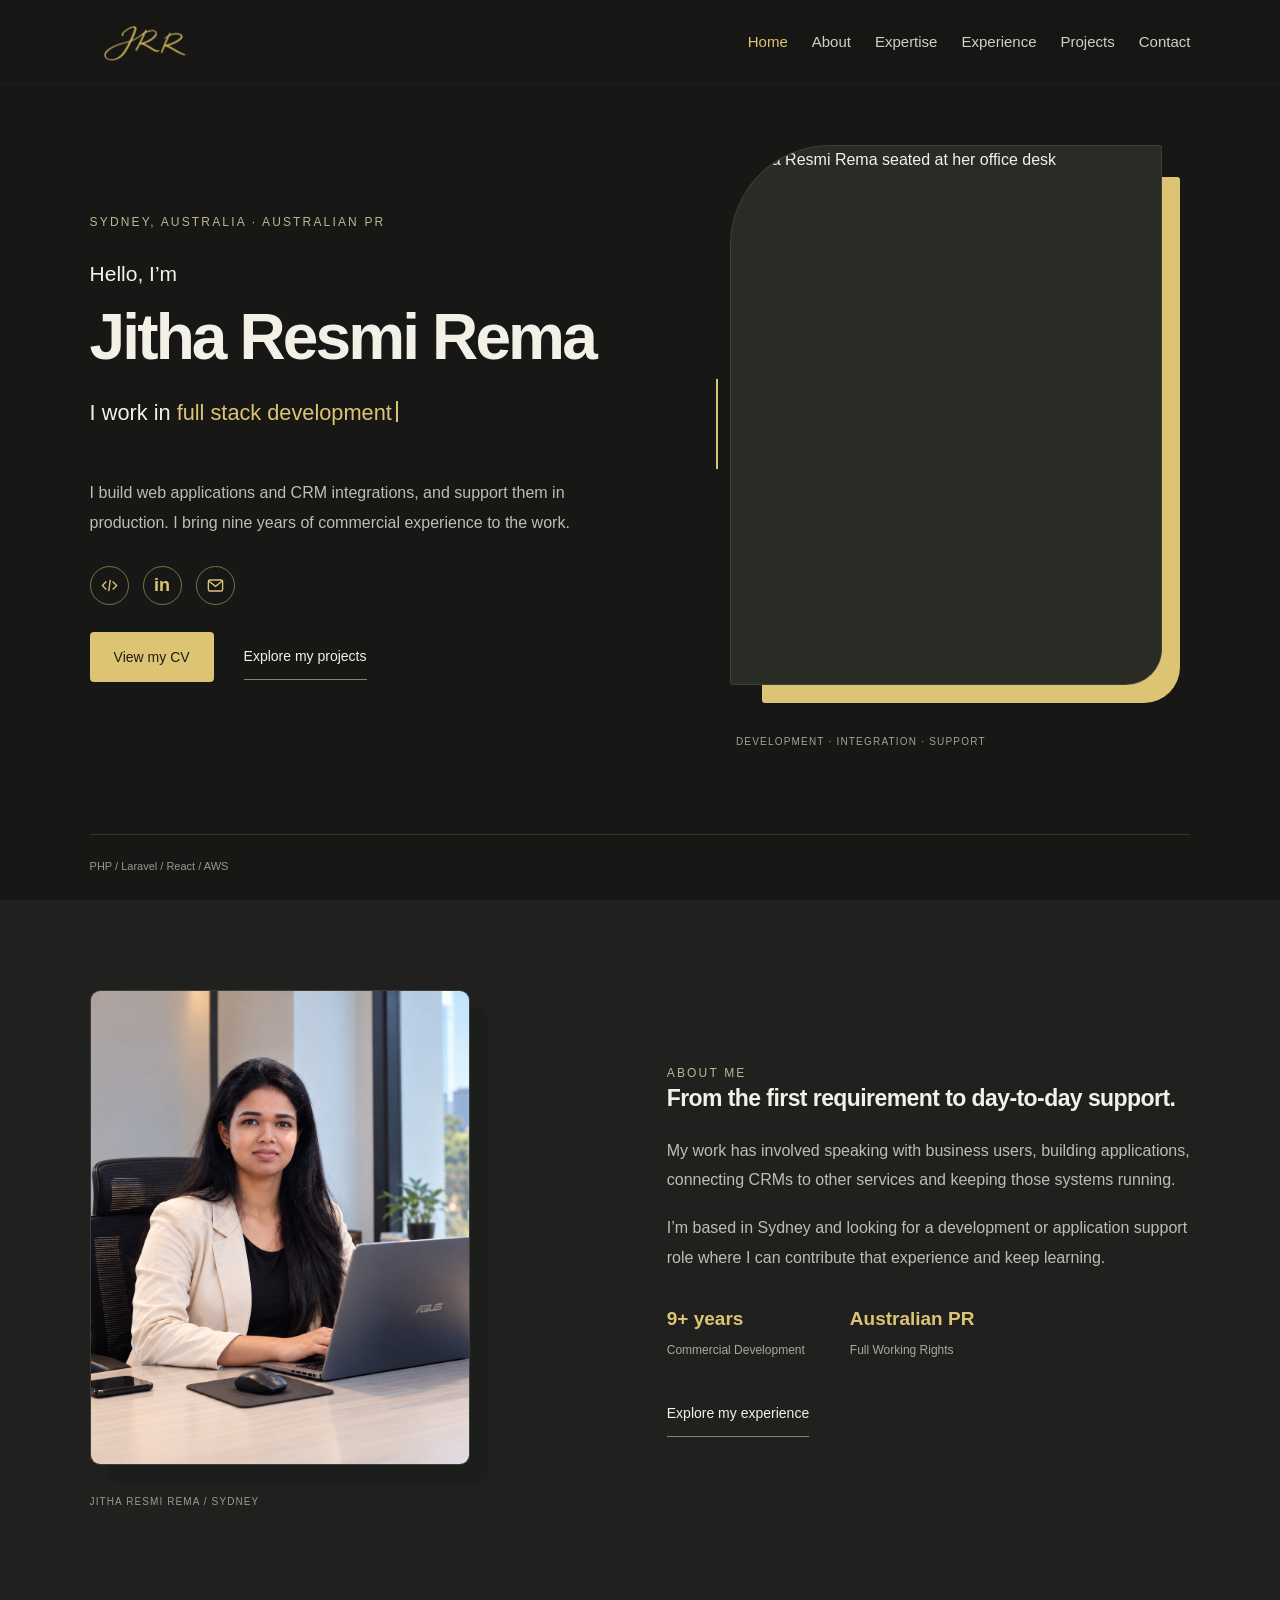
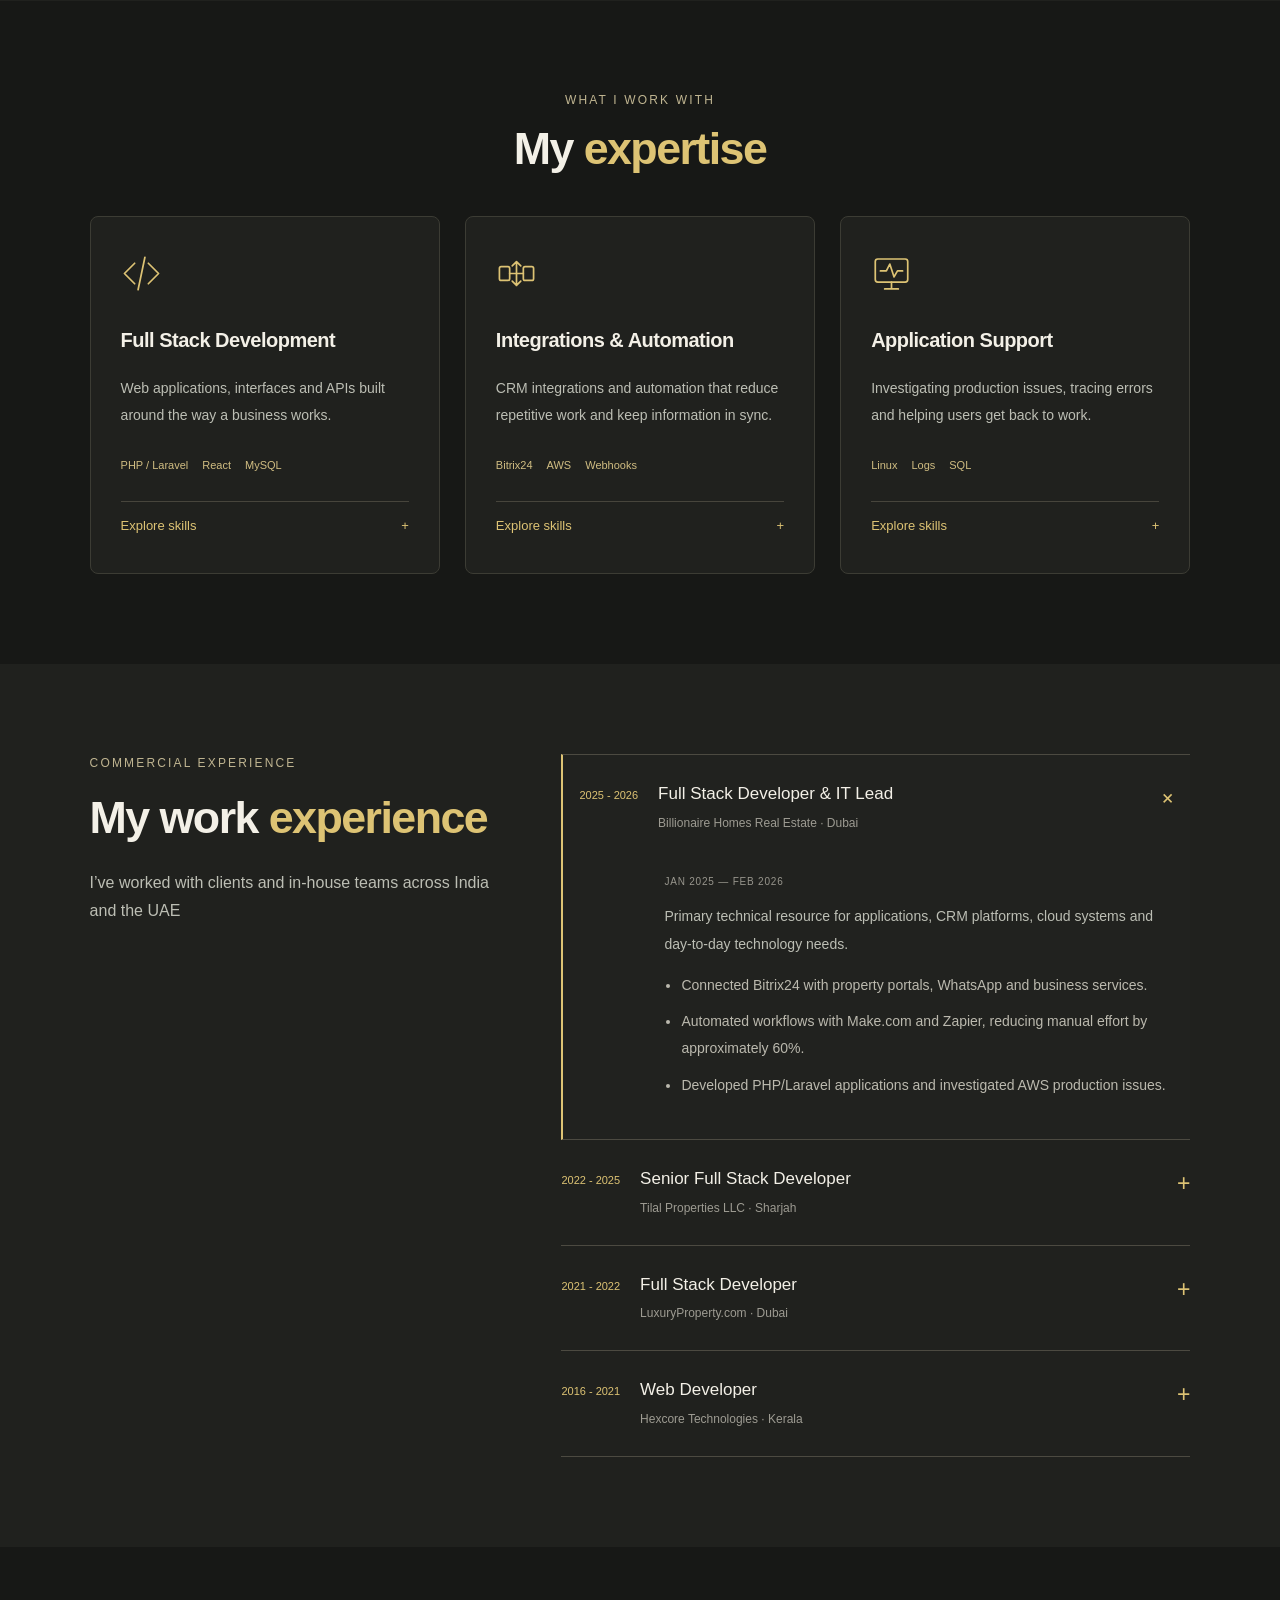
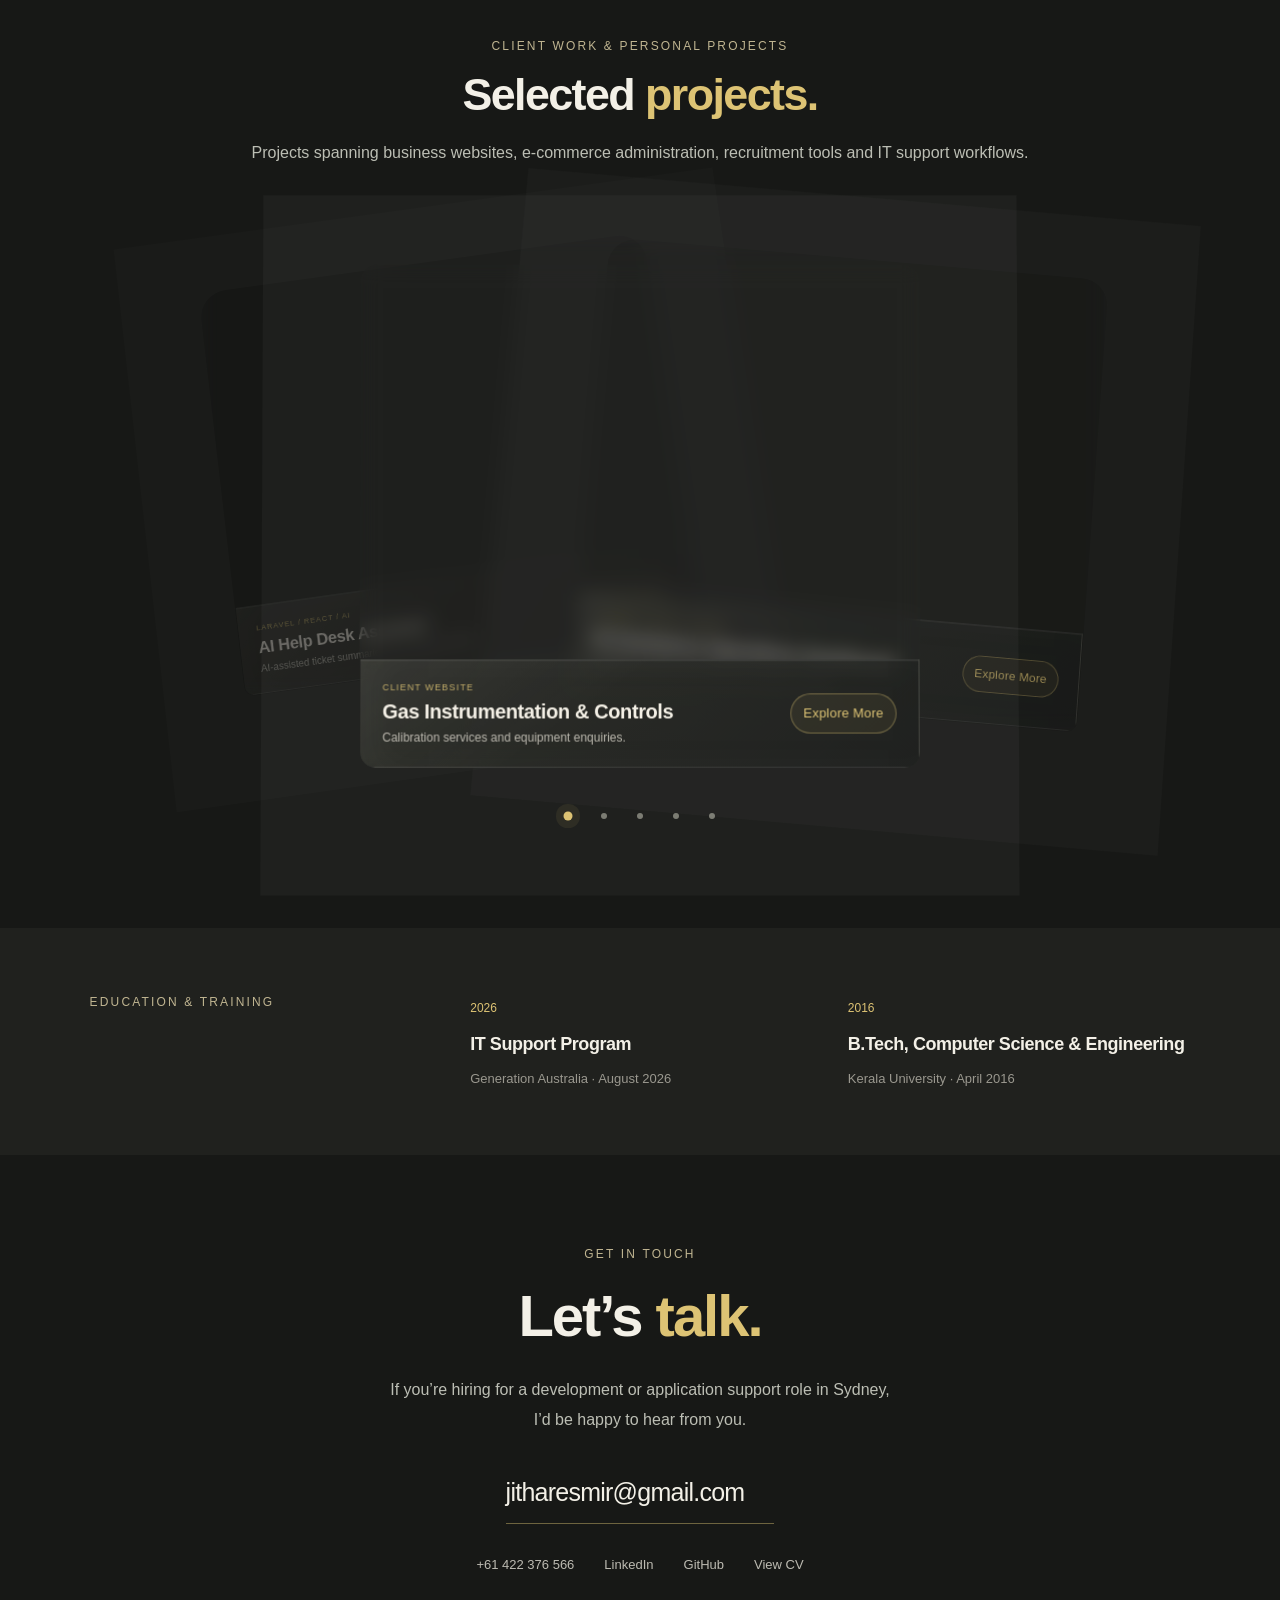
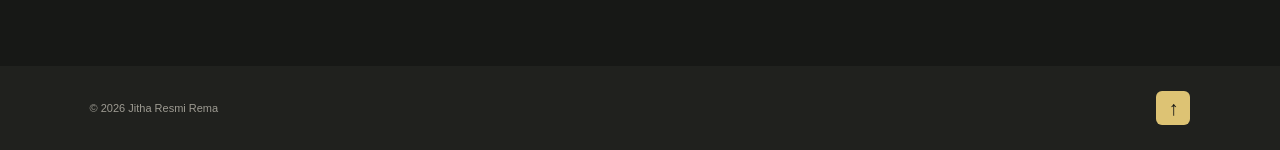
==== commit 12902bef: "update about me Updated the about me section." ====
--- a/index.html
+++ b/index.html
@@ -61,7 +61,7 @@
             </div>
             <figure class="hero-portrait">
                 <div class="portrait-mount">
-                    <div class="portrait-frame"><img src="assets/jitha-portrait.png" width="1254" height="1254"
+                    <div class="portrait-frame"><img src="assets/jitha-portrait-2.png" width="1254" height="1254"
                             alt="Jitha Resmi Rema seated at her office desk" fetchpriority="high"></div>
                 </div>
                 <figcaption>DEVELOPMENT · INTEGRATION · SUPPORT</figcaption>
@@ -400,4 +400,4 @@
     </noscript>
 </body>
 
-</html>+</html>
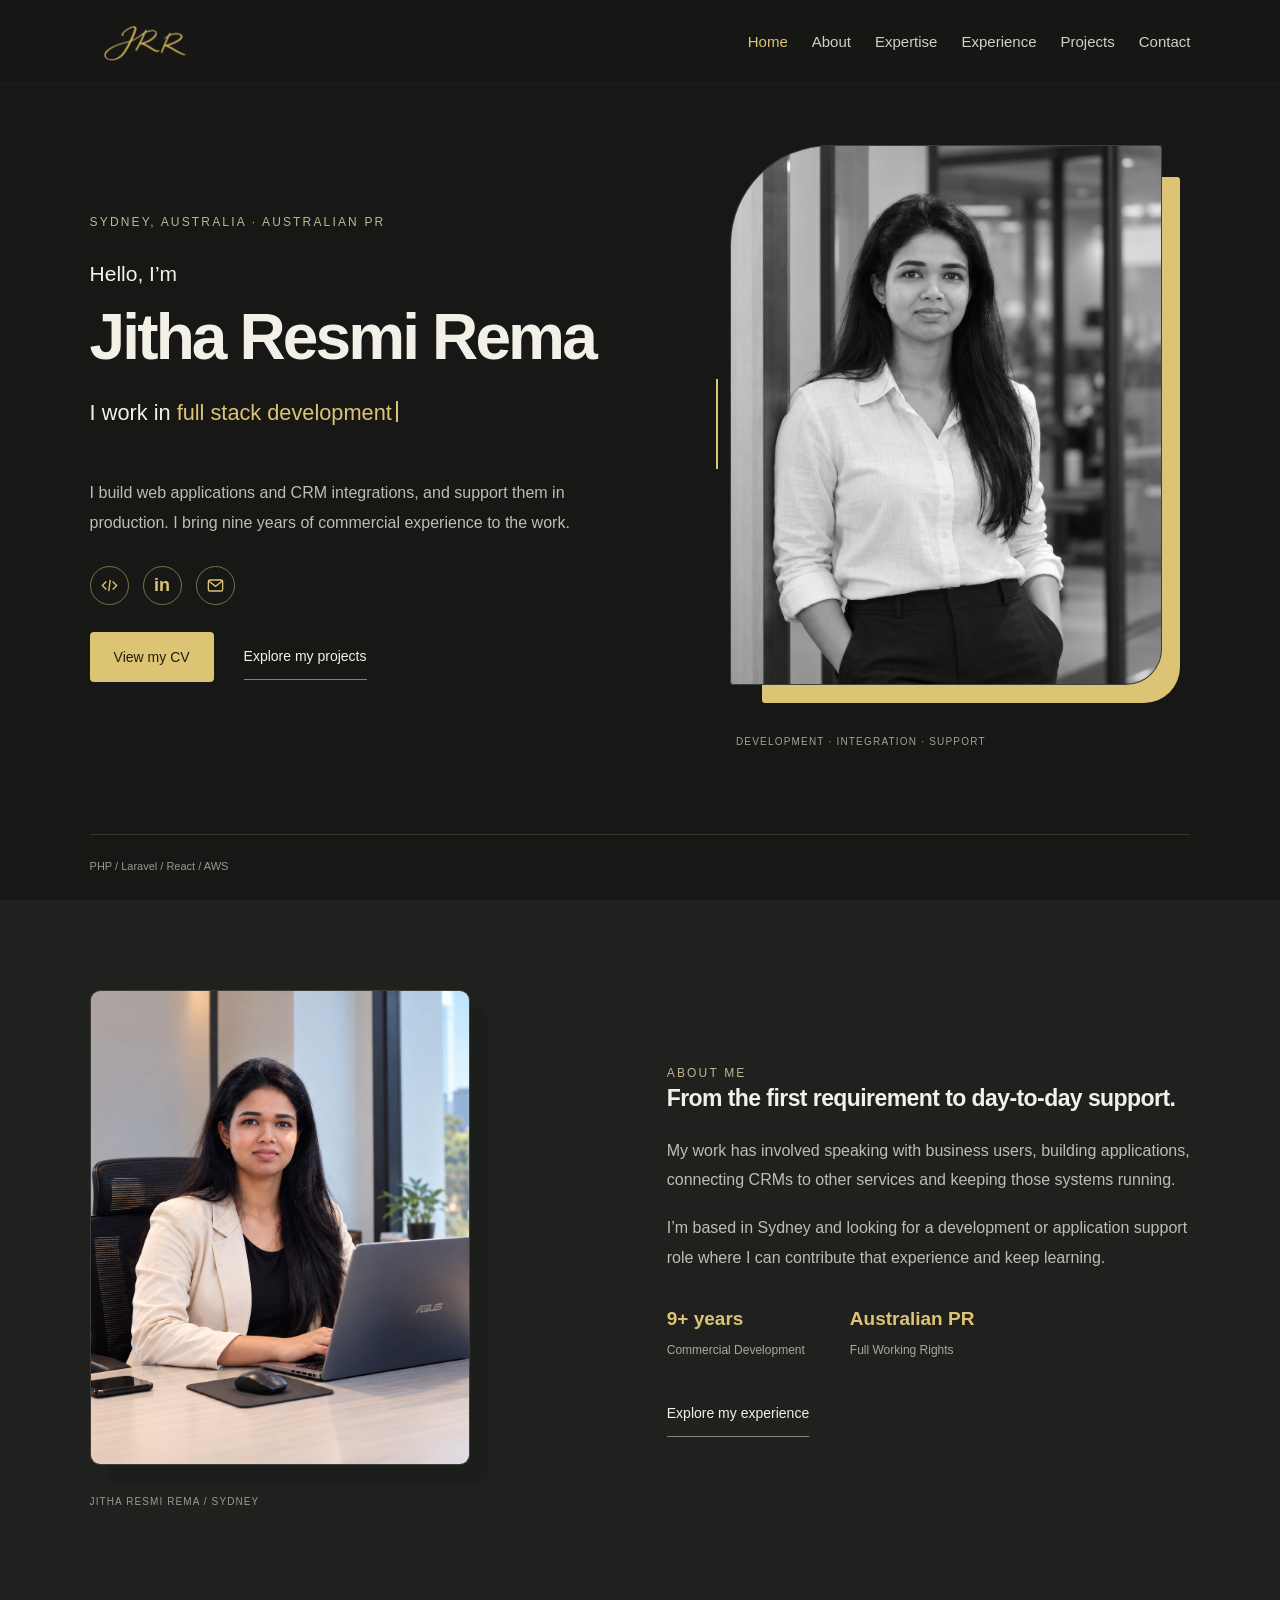
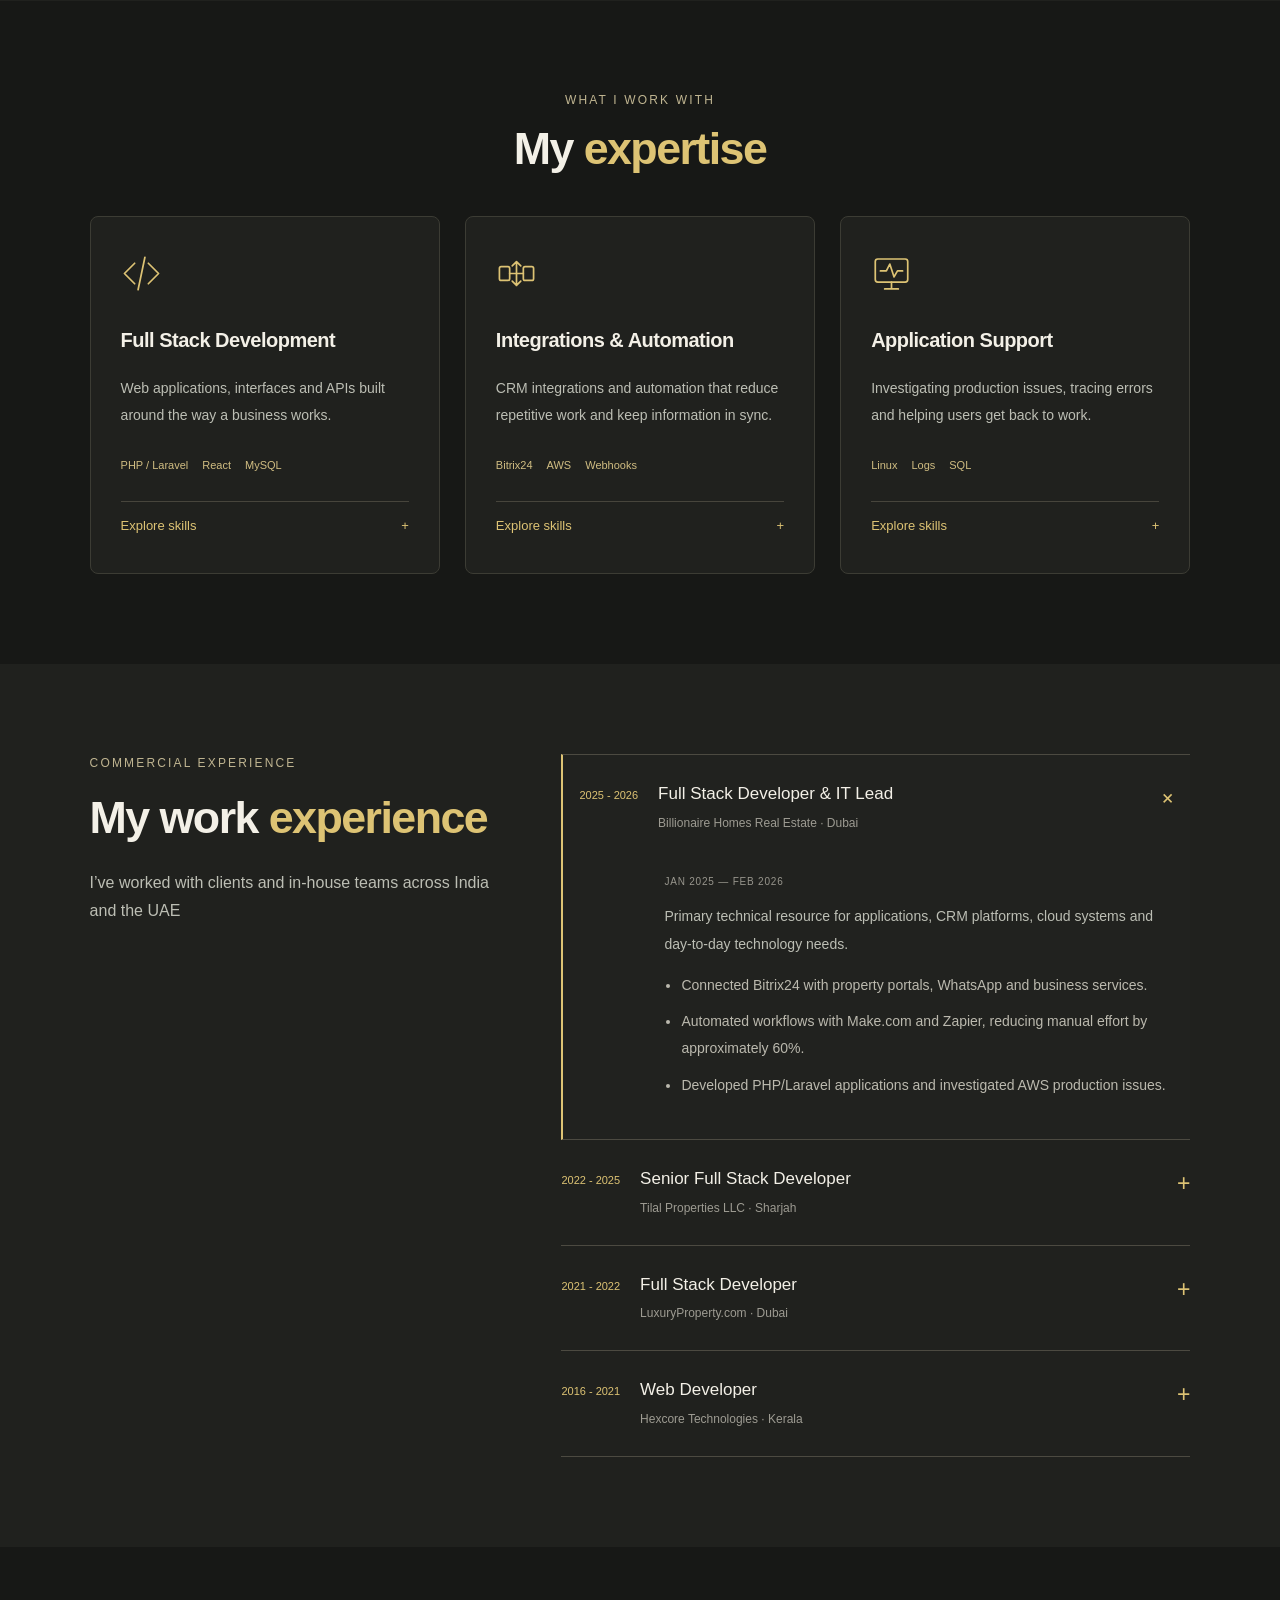
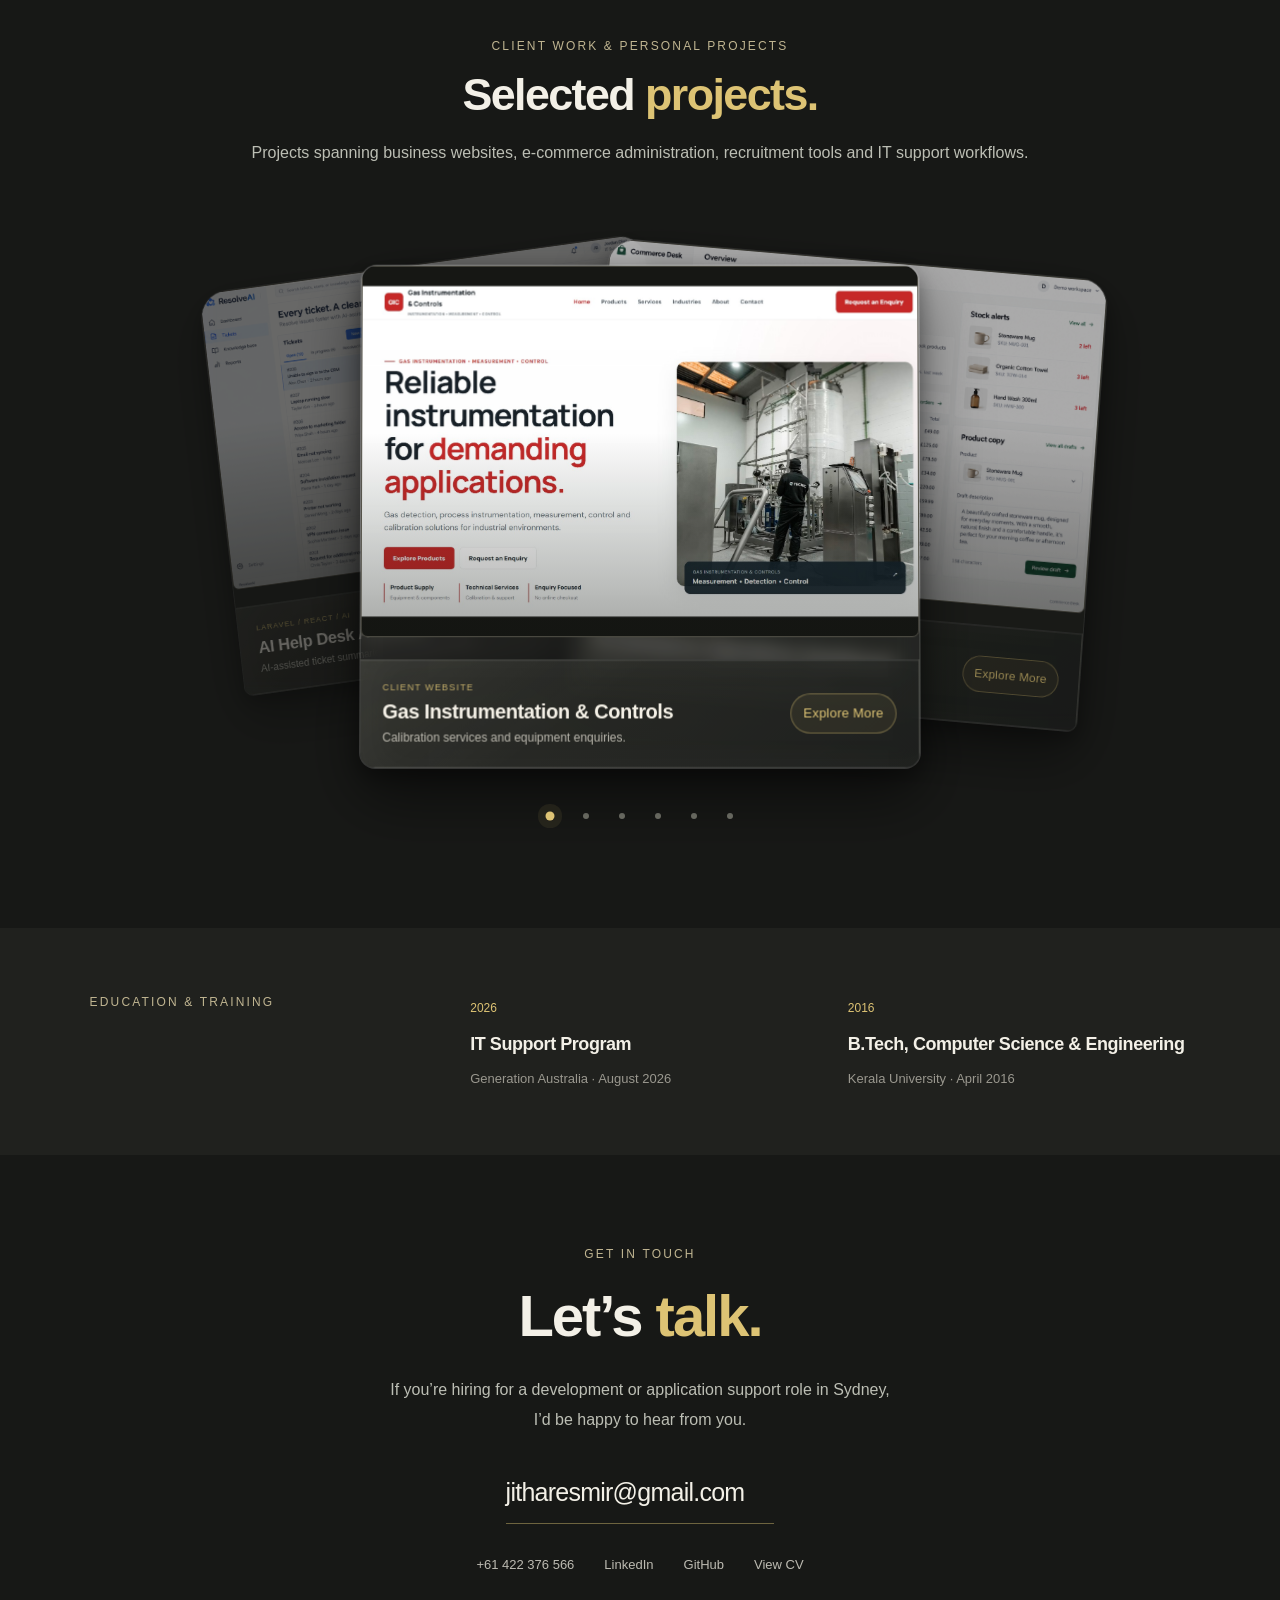
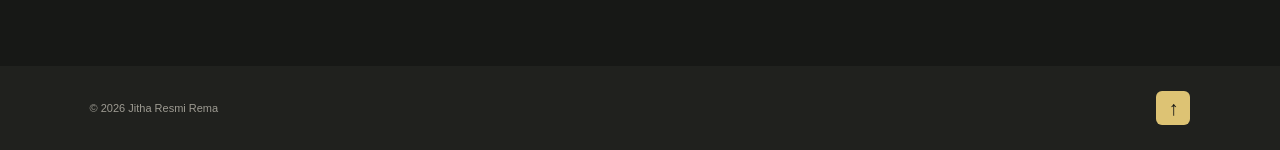
==== commit caa5b100: "Add new project card to index.html" ====
--- a/index.html
+++ b/index.html
@@ -311,7 +311,27 @@
                             </button>
                         </div>
                     </article>
-
+                <article class="project-card" role="group" aria-roledescription="slide"
+                        aria-label="5 of 5 — LuxuryProperty.com">
+
+                        <div class="project-art support-art">
+                            <img src="assets/lp.png" alt="LuxuryProperty.com website" loading="lazy"
+                                width="1536" height="1024">
+
+                        </div>
+
+                        <div class="project-caption">
+                            <div>
+                                <span class="project-type">PHP / HTML / MYSQL</span>
+                                <h3>LuxuryProperty.com</h3>
+                                <p>Luxury property - The World's Finest Homes</p>
+                            </div>
+                            <button type="button" class="project-open" data-case="lp"
+                                aria-label="Open LuxuryProperty.com">
+
+                            </button>
+                        </div>
+                    </article>
                     <article class="project-card" role="group" aria-roledescription="slide"
                         aria-label="4 of 5 — ResolveAI">
 
